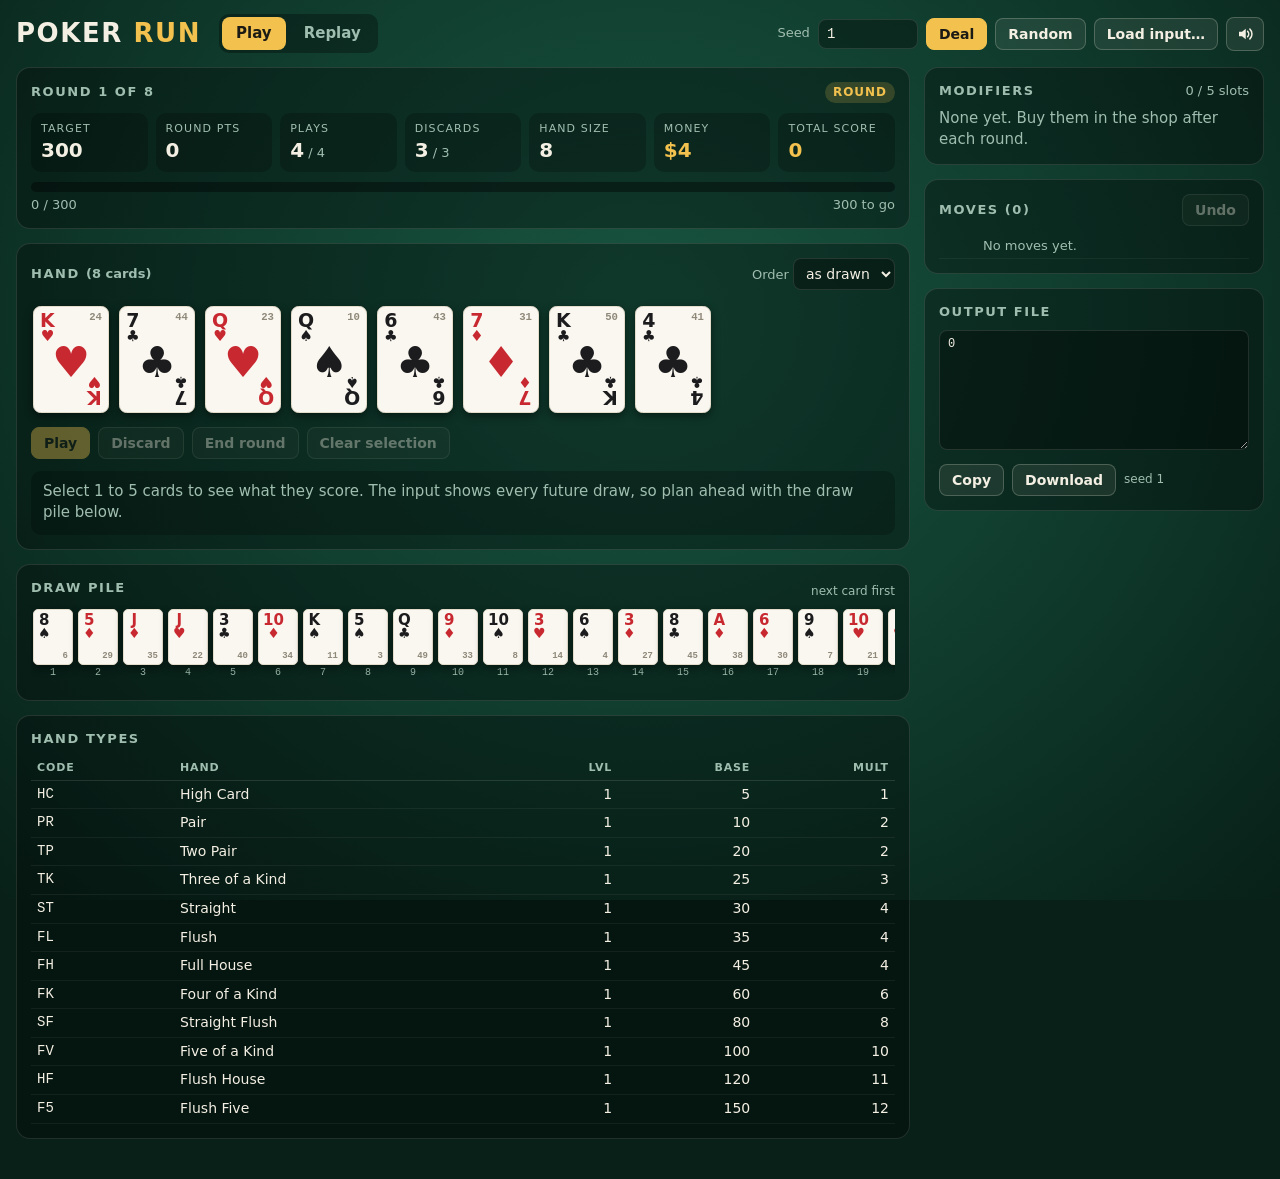
==== poker_run/web/index.html @ 409c88c0 "Make the browser game feel responsive and calm Soft press-and-spring on buttons and cards, a gold ri" ====
<!doctype html>
<html lang="en">
<head>
<meta charset="utf-8">
<meta name="viewport" content="width=device-width, initial-scale=1">
<meta name="color-scheme" content="dark">
<title>Poker Run</title>
<style>
:root {
  color-scheme: dark;
  --felt-in: #185440;
  --felt-mid: #0f3a2c;
  --felt-out: #082018;
  --cream: #f4efe3;
  --muted: #a0beb0;
  --gold: #f2c14e;
  --gold-soft: rgba(242, 193, 78, 0.18);
  --red: #e2584c;
  --card: #faf7f0;
  --card-edge: #e3dccb;
  --suit-red: #c82830;
  --suit-black: #1c1c1e;
  --panel: rgba(0, 0, 0, 0.32);
  --panel-2: rgba(0, 0, 0, 0.22);
  --line: rgba(244, 239, 227, 0.12);
  --ok: #7fd1a4;
  --cw: 76px;
  --sans: "Avenir Next", Avenir, "Segoe UI", system-ui, -apple-system, Roboto, "Helvetica Neue", Arial, sans-serif;
  --mono: Menlo, ui-monospace, "SF Mono", Consolas, "Liberation Mono", monospace;
}
* { box-sizing: border-box; }
html { background: var(--felt-out); }
body {
  margin: 0; min-height: 100vh; color: var(--cream); font-family: var(--sans); font-size: 15px; line-height: 1.4;
  background: radial-gradient(ellipse at 50% 35%, var(--felt-in) 0%, var(--felt-mid) 55%, var(--felt-out) 100%) fixed;
  background-color: var(--felt-out);
  overflow-x: hidden;
}
a { color: var(--gold); }
h1, h2, h3 { margin: 0; font-weight: 700; letter-spacing: 0.01em; }
h2 { font-size: 13px; text-transform: uppercase; letter-spacing: 0.12em; color: var(--muted); font-weight: 600; margin-bottom: 8px; }
.wrap { max-width: 1320px; margin: 0 auto; padding: 14px 16px 40px; }
header.top { display: flex; flex-wrap: wrap; align-items: center; gap: 10px 18px; margin-bottom: 14px; }
header.top h1 { font-size: 26px; font-weight: 800; letter-spacing: 0.06em; }
header.top h1 span { color: var(--gold); }
.tabs { display: flex; gap: 4px; background: var(--panel); padding: 3px; border-radius: 10px; }
.tab { background: transparent; border: 0; color: var(--muted); padding: 6px 14px; border-radius: 8px; font: inherit; font-weight: 600; cursor: pointer; }
.tab[aria-selected="true"] { background: var(--gold); color: #1b1a14; }
.source { display: flex; flex-wrap: wrap; align-items: center; gap: 8px; margin-left: auto; }
.source label { color: var(--muted); font-size: 13px; }
input[type="number"], input[type="text"], textarea, select {
  background: rgba(0, 0, 0, 0.35); color: var(--cream); border: 1px solid var(--line); border-radius: 8px;
  font: 14px var(--mono); padding: 6px 8px;
}
input[type="number"] { width: 100px; }
textarea { width: 100%; min-height: 110px; resize: vertical; }
select { font-family: var(--sans); }
.btn {
  background: rgba(244, 239, 227, 0.08); color: var(--cream); border: 1px solid rgba(244, 239, 227, 0.22);
  border-radius: 8px; padding: 7px 12px; font: 600 14px var(--sans); cursor: pointer; white-space: nowrap;
  transition: background 0.12s, transform 0.12s;
}
.btn:hover:not(:disabled) { background: rgba(244, 239, 227, 0.16); }
.btn:active:not(:disabled) { transform: translateY(1px); }
.btn.primary { background: var(--gold); border-color: var(--gold); color: #1b1a14; }
.btn.primary:hover:not(:disabled) { background: #f6cf6f; }
.btn.small { padding: 3px 8px; font-size: 12px; border-radius: 6px; }
.btn:disabled { opacity: 0.38; cursor: not-allowed; }
.btn .price { opacity: 0.8; font-weight: 500; margin-left: 4px; }
:focus-visible { outline: 2px solid var(--gold); outline-offset: 2px; }
.panel { background: var(--panel); border: 1px solid var(--line); border-radius: 14px; padding: 14px; min-width: 0; }
.muted { color: var(--muted); }
.mono { font-family: var(--mono); }
.gold { color: var(--gold); }
.err { color: #ffb4a8; background: rgba(226, 88, 76, 0.16); border: 1px solid rgba(226, 88, 76, 0.5); border-radius: 8px; padding: 8px 10px; }
.okmsg { color: var(--ok); background: rgba(127, 209, 164, 0.1); border: 1px solid rgba(127, 209, 164, 0.4); border-radius: 8px; padding: 8px 10px; }
.msg { margin: 8px 0 0; font-size: 14px; }
.msg:empty { display: none; }
.hidden { display: none !important; }

/* ---------- layout */
.layout { display: grid; grid-template-columns: minmax(0, 1fr) 340px; gap: 14px; align-items: start; }
.col { display: grid; gap: 14px; min-width: 0; }
@media (max-width: 980px) { .layout { grid-template-columns: minmax(0, 1fr); } }

/* ---------- status */
.stats { display: grid; grid-template-columns: repeat(auto-fit, minmax(92px, 1fr)); gap: 8px; }
.stat { background: var(--panel-2); border-radius: 10px; padding: 8px 10px; }
.stat .k { font-size: 11px; text-transform: uppercase; letter-spacing: 0.1em; color: var(--muted); }
.stat .v { font-size: 20px; font-weight: 700; font-variant-numeric: tabular-nums; }
.stat .v small { font-size: 13px; color: var(--muted); font-weight: 500; }
.stat.money .v { color: var(--gold); }
.progress { margin-top: 10px; height: 10px; border-radius: 6px; background: rgba(0, 0, 0, 0.4); overflow: hidden; position: relative; }
.progress .bar { height: 100%; background: linear-gradient(90deg, #c99a2e, var(--gold)); width: 0; transition: width 0.25s; }
.progress .ghost { position: absolute; top: 0; height: 100%; background: rgba(242, 193, 78, 0.35); }
.progress.done .bar { background: linear-gradient(90deg, #4fa77a, var(--ok)); }
.progress-label { display: flex; justify-content: space-between; font-size: 13px; color: var(--muted); margin-top: 4px; font-variant-numeric: tabular-nums; }
.phase-tag { display: inline-block; padding: 2px 8px; border-radius: 999px; font-size: 12px; font-weight: 700; letter-spacing: 0.08em; text-transform: uppercase; background: var(--gold-soft); color: var(--gold); }

/* ---------- cards */
.card {
  --w: var(--cw);
  width: var(--w); height: calc(var(--w) * 1.4); flex: none; position: relative;
  background: var(--card); border-radius: calc(var(--w) * 0.1); border: 1px solid var(--card-edge);
  color: var(--suit-black); box-shadow: 0 3px 8px rgba(0, 0, 0, 0.45); font-family: var(--sans);
  user-select: none; padding: 0; text-align: left; transition: transform 0.14s, box-shadow 0.14s;
}
.card.red { color: var(--suit-red); }
button.card { cursor: pointer; }
button.card:hover { transform: translateY(-3px); }
.card .tl { position: absolute; top: calc(var(--w) * 0.05); left: calc(var(--w) * 0.08); line-height: 0.95; text-align: center; font-weight: 800; font-size: calc(var(--w) * 0.25); }
.card .tl i { display: block; font-style: normal; font-size: calc(var(--w) * 0.2); font-weight: 400; }
.card .br { position: absolute; bottom: calc(var(--w) * 0.05); right: calc(var(--w) * 0.08); line-height: 0.95; text-align: center; font-weight: 800; font-size: calc(var(--w) * 0.25); transform: rotate(180deg); }
.card .br i { display: block; font-style: normal; font-size: calc(var(--w) * 0.2); font-weight: 400; }
.card .mid { position: absolute; inset: 0; display: grid; place-items: center; font-size: calc(var(--w) * 0.56); line-height: 1; padding-top: calc(var(--w) * 0.06); }
.card .cid { position: absolute; top: calc(var(--w) * 0.06); right: calc(var(--w) * 0.08); font: 600 calc(var(--w) * 0.14) / 1 var(--mono); color: #8f897a; }
.card .dot { position: absolute; bottom: calc(var(--w) * 0.07); left: calc(var(--w) * 0.08); width: calc(var(--w) * 0.1); height: calc(var(--w) * 0.1); border-radius: 50%; background: var(--gold); border: 1px solid #b38a25; }
.card .tag { position: absolute; left: 50%; bottom: -9px; transform: translateX(-50%); font: 700 10px/1 var(--sans); letter-spacing: 0.08em; text-transform: uppercase; padding: 3px 6px; border-radius: 999px; white-space: nowrap; }
.card.sel { transform: translateY(-12px); box-shadow: 0 0 0 3px var(--gold), 0 10px 18px rgba(0, 0, 0, 0.5); }
button.card.sel:hover { transform: translateY(-14px); }
.card.sel.scored .tag { background: var(--gold); color: #1b1a14; }
.card.sel.kicker .tag { background: #3c4a44; color: var(--cream); }
.card.sel.kicker { box-shadow: 0 0 0 3px rgba(160, 190, 176, 0.8), 0 10px 18px rgba(0, 0, 0, 0.5); }
.card.hl { box-shadow: 0 0 0 3px var(--red), 0 0 16px rgba(226, 88, 76, 0.7); }
.card.hl.scored { box-shadow: 0 0 0 3px var(--gold), 0 0 16px rgba(242, 193, 78, 0.7); }
.card.gone { opacity: 0.22; }
.card.next-draw { box-shadow: 0 0 0 2px var(--gold); }
.card.mini { --w: 40px; border-radius: 5px; }
.card.mini .br, .card.mini .mid { display: none; }
.card.mini .tl { font-size: 15px; left: 4px; top: 3px; }
.card.mini .tl i { font-size: 14px; }
.card.mini .cid { top: auto; bottom: 3px; right: 4px; font-size: 9px; }
.card.mini .dot { left: auto; right: 4px; top: 4px; bottom: auto; width: 5px; height: 5px; }
.card.deckc { --w: 50px; }
.card.deckc .br { display: none; }
.card.deckc .mid { font-size: 22px; padding-top: 14px; }
.card.deckc .cid { font-size: 9px; }
.card.deckc.pick { box-shadow: 0 0 0 3px var(--gold), 0 6px 14px rgba(0, 0, 0, 0.5); transform: translateY(-3px); }

.hand { display: flex; flex-wrap: wrap; gap: 10px; padding: 16px 2px 14px; min-height: calc(var(--cw) * 1.4 + 30px); }
.strip { display: flex; gap: 5px; overflow-x: auto; padding: 4px 2px 8px; scrollbar-color: rgba(244, 239, 227, 0.25) transparent; }
.strip .pos { font: 10px var(--mono); color: var(--muted); text-align: center; margin-top: 2px; }
.strip .slot { flex: none; }
.actions { display: flex; flex-wrap: wrap; gap: 8px; align-items: center; }
.toolbar { display: flex; flex-wrap: wrap; gap: 8px 14px; align-items: center; justify-content: space-between; }

/* ---------- preview */
.preview { margin-top: 12px; background: var(--panel-2); border-radius: 10px; padding: 10px 12px; min-height: 64px; }
.preview .hand-name { font-size: 20px; font-weight: 800; }
.preview .formula { font: 14px var(--mono); margin-top: 4px; color: var(--cream); overflow-wrap: anywhere; }
.preview .formula b { color: var(--gold); }
.preview .parts { display: flex; flex-wrap: wrap; gap: 6px; margin-top: 6px; }
.chip { font-size: 12px; padding: 2px 8px; border-radius: 999px; background: rgba(244, 239, 227, 0.08); border: 1px solid var(--line); }
.chip.on { border-color: rgba(242, 193, 78, 0.6); color: var(--gold); }

/* ---------- modifiers / shop */
.mods { display: grid; gap: 8px; }
.mod { background: var(--panel-2); border-radius: 10px; padding: 8px 10px; display: grid; grid-template-columns: 1fr auto; gap: 2px 10px; align-items: start; }
.mod .name { font-weight: 700; }
.mod .fx { grid-column: 1 / -1; font-size: 13px; color: var(--muted); }
.mod .state { grid-column: 1 / -1; font-size: 13px; color: var(--gold); }
.slots-left { font-size: 13px; color: var(--muted); }
.offers { display: grid; grid-template-columns: repeat(auto-fill, minmax(180px, 1fr)); gap: 10px; }
.offer { background: linear-gradient(160deg, rgba(122, 31, 43, 0.55), rgba(60, 14, 22, 0.55)); border: 1px solid rgba(242, 193, 78, 0.35); border-radius: 12px; padding: 10px 12px; display: flex; flex-direction: column; gap: 6px; min-height: 130px; }
.offer.sold { opacity: 0.4; background: var(--panel-2); border-style: dashed; }
.offer .name { font-weight: 800; font-size: 16px; }
.offer .fx { font-size: 13px; color: #e8dccb; flex: 1; }
.offer .row { display: flex; align-items: center; justify-content: space-between; gap: 8px; }
.offer .cost { color: var(--gold); font-weight: 800; font-size: 18px; }
.queue-later { display: flex; flex-wrap: wrap; gap: 6px; margin-top: 10px; font-size: 13px; }
table.hands { width: 100%; border-collapse: collapse; font-variant-numeric: tabular-nums; font-size: 14px; }
table.hands th { text-align: left; font-size: 11px; color: var(--muted); text-transform: uppercase; letter-spacing: 0.08em; font-weight: 600; padding: 4px 6px; border-bottom: 1px solid var(--line); }
table.hands td { padding: 4px 6px; border-bottom: 1px solid rgba(244, 239, 227, 0.06); }
table.hands td.num, table.hands th.num { text-align: right; }
table.hands tr.lit td { background: var(--gold-soft); }
.scroll-x { overflow-x: auto; }
.deckgrid { display: flex; flex-wrap: wrap; gap: 6px; }
.deck-actions { display: flex; flex-wrap: wrap; gap: 8px; align-items: center; margin: 10px 0; min-height: 34px; }
.shop-grid { display: grid; grid-template-columns: minmax(0, 1fr) minmax(0, 1fr); gap: 14px; }
@media (max-width: 760px) { .shop-grid { grid-template-columns: minmax(0, 1fr); } }

/* ---------- log / export */
.log { max-height: 300px; overflow: auto; margin: 0; padding: 0; list-style: none; font-size: 13px; }
.log li { display: grid; grid-template-columns: 34px 1fr; gap: 6px; padding: 3px 4px; border-bottom: 1px solid rgba(244, 239, 227, 0.05); }
.log li .n { color: var(--muted); font-family: var(--mono); text-align: right; }
.log li .m { font-family: var(--mono); overflow-wrap: anywhere; }
.log li .d { color: var(--muted); }
.log li.cur { background: var(--gold-soft); border-radius: 6px; }
.log li.bad { background: rgba(226, 88, 76, 0.2); border-radius: 6px; }
.log li[data-step] { cursor: pointer; }
.export textarea { min-height: 120px; font-size: 12px; }

/* ---------- summary */
.summary { text-align: center; padding: 22px 14px; }
.summary .big { font-size: 44px; font-weight: 800; color: var(--gold); font-variant-numeric: tabular-nums; }
.summary .sub { color: var(--muted); font-size: 16px; }

/* ---------- replay */
.replay-io { display: grid; grid-template-columns: 1fr 1fr; gap: 12px; }
@media (max-width: 760px) { .replay-io { grid-template-columns: minmax(0, 1fr); } }
.stepper { display: flex; flex-wrap: wrap; gap: 8px; align-items: center; }
.stepper input[type="range"] { flex: 1; min-width: 160px; accent-color: var(--gold); }
.verdict { font-size: 15px; }
.lastmove { background: var(--panel-2); border-radius: 10px; padding: 10px 12px; display: grid; gap: 8px; }
.lastmove .cards { display: flex; flex-wrap: wrap; gap: 6px; }
.lastmove .card.sel { transform: none; } /* a record of the move, not a selection: don't lift into the text above */
details summary { cursor: pointer; color: var(--muted); }
.kbd { font: 11px var(--mono); padding: 1px 5px; border: 1px solid var(--line); border-radius: 4px; color: var(--muted); }

/* ---------- feel: soft presses, springy releases, gentle motion */
:root { --spring: cubic-bezier(0.34, 1.4, 0.64, 1); --glide: cubic-bezier(0.22, 1, 0.36, 1); }
.btn, .tab {
  transition: background 0.22s ease, border-color 0.22s ease, color 0.22s ease, box-shadow 0.25s ease,
    transform 0.3s var(--spring);
}
.btn:hover:not(:disabled) { transform: translateY(-1px); box-shadow: 0 5px 14px rgba(0, 0, 0, 0.28); }
.btn:active:not(:disabled), .tab:active { transform: scale(0.96); transition-duration: 0.09s; box-shadow: none; }
.card { transition: transform 0.32s var(--spring), box-shadow 0.3s ease, opacity 0.3s ease; }
button.card:active { transform: translateY(-5px) scale(0.97); transition-duration: 0.09s; }
button.card.sel:active { transform: translateY(-10px) scale(0.97); }
.card.dealt { animation: deal 0.55s var(--glide) backwards; animation-delay: var(--d, 0ms); }
@keyframes deal { from { transform: translateY(28px) scale(0.92) rotate(-3deg); opacity: 0.2; } }
.progress .bar { transition: width 0.8s var(--glide); }
.progress.done .bar { box-shadow: 0 0 14px rgba(242, 193, 78, 0.55); }
.msg-in { animation: msg 0.35s var(--glide) backwards; }
@keyframes msg { from { transform: translateY(-4px); opacity: 0; } }
#fx { position: fixed; inset: 0; pointer-events: none; z-index: 50; overflow: hidden; }
#fx .ripple {
  position: absolute; width: 16px; height: 16px; margin: -8px 0 0 -8px; border-radius: 50%;
  background: radial-gradient(circle, rgba(242, 193, 78, 0.42), rgba(242, 193, 78, 0) 70%);
  animation: ripple 0.6s var(--glide) forwards;
}
@keyframes ripple { from { transform: scale(0.4); opacity: 1; } to { transform: scale(5); opacity: 0; } }
#fx .float {
  position: absolute; transform: translate(-50%, -50%); font: 800 28px var(--sans); color: var(--gold);
  text-shadow: 0 2px 10px rgba(0, 0, 0, 0.5); white-space: nowrap; animation: float 1.5s var(--glide) forwards;
}
#fx .float small { display: block; font-size: 14px; font-weight: 600; color: var(--cream); text-align: center; }
@keyframes float { from { opacity: 0; margin-top: 6px; } 15% { opacity: 1; } to { opacity: 0; margin-top: -70px; } }
#fx .mote {
  position: absolute; width: 7px; height: 7px; border-radius: 50%; background: var(--gold);
  box-shadow: 0 0 10px rgba(242, 193, 78, 0.8); animation: mote var(--t, 1.6s) var(--glide) forwards;
}
@keyframes mote { from { opacity: 0.95; transform: translate(0, 0) scale(1); } to { opacity: 0; transform: translate(var(--dx), var(--dy)) scale(0.4); } }
.btn.icon { padding: 7px 9px; line-height: 0; }
.btn.icon svg { width: 18px; height: 18px; }
.btn.icon[aria-pressed="false"] { color: var(--muted); }

@media (max-width: 600px) {
  :root { --cw: 54px; }
  .wrap { padding: 10px 10px 30px; }
  header.top h1 { font-size: 22px; }
  .source { margin-left: 0; }
  .hand { gap: 6px; }
  .stat .v { font-size: 17px; }
  .card .tag { font-size: 8px; }
}
@media (prefers-reduced-motion: reduce) {
  *, *::before, *::after { transition: none !important; animation: none !important; scroll-behavior: auto !important; }
  .card.sel, button.card:hover, button.card.sel:hover, .card.deckc.pick { transform: none; }
}
</style>
</head>
<body>
<div class="wrap">
  <header class="top">
    <h1>POKER <span>RUN</span></h1>
    <div class="tabs" role="tablist" aria-label="Mode">
      <button class="tab" role="tab" id="tab-play" aria-selected="true" aria-controls="view-play" data-act="mode" data-v="play">Play</button>
      <button class="tab" role="tab" id="tab-replay" aria-selected="false" aria-controls="view-replay" data-act="mode" data-v="replay">Replay</button>
    </div>
    <div class="source" id="source-bar">
      <label for="seed">Seed</label>
      <input type="number" id="seed" value="1" step="1" inputmode="numeric">
      <button class="btn primary" data-act="deal">Deal</button>
      <button class="btn" data-act="random-seed" title="Deal a random seed">Random</button>
      <button class="btn" data-act="toggle-load" aria-expanded="false" aria-controls="load-panel">Load input…</button>
      <button class="btn icon" id="sound-btn" data-act="sound" aria-pressed="true" aria-label="Sound" title="Sound on"></button>
    </div>
  </header>
  <div id="fx" aria-hidden="true"></div>

  <section class="panel hidden" id="load-panel" aria-label="Load a custom input">
    <h2>Custom input</h2>
    <p class="muted" style="margin:0 0 8px">Paste an input file (the same format the judge reads) or pick one from disk.</p>
    <textarea id="load-text" spellcheck="false" placeholder="8 8 4 3 5 12&#10;300 600 …"></textarea>
    <div class="actions" style="margin-top:8px">
      <input type="file" id="load-file" accept=".txt,text/plain">
      <button class="btn primary" data-act="load-input">Start with this input</button>
      <button class="btn" data-act="toggle-load">Close</button>
    </div>
    <div class="msg" id="load-msg" role="status" aria-live="polite"></div>
  </section>

  <main id="view-play" role="tabpanel" aria-labelledby="tab-play">
    <div class="layout">
      <div class="col" id="play-main"></div>
      <aside class="col" id="play-side"></aside>
    </div>
  </main>

  <main id="view-replay" class="hidden" role="tabpanel" aria-labelledby="tab-replay">
    <div class="col">
      <section class="panel">
        <h2>Replay an output</h2>
        <div class="replay-io">
          <div>
            <label class="muted" for="rp-input">Input</label>
            <textarea id="rp-input" spellcheck="false" placeholder="input file text"></textarea>
            <div class="actions" style="margin-top:6px">
              <input type="file" id="rp-input-file" accept=".txt,text/plain" aria-label="Input file">
              <label class="muted" for="rp-seed">or seed</label>
              <input type="number" id="rp-seed" value="1" step="1">
              <button class="btn small" data-act="rp-seed">Generate</button>
            </div>
          </div>
          <div>
            <label class="muted" for="rp-output">Output</label>
            <textarea id="rp-output" spellcheck="false" placeholder="S&#10;move 1&#10;move 2&#10;…"></textarea>
            <div class="actions" style="margin-top:6px">
              <input type="file" id="rp-output-file" accept=".txt,text/plain" aria-label="Output file">
            </div>
          </div>
        </div>
        <div class="actions" style="margin-top:10px">
          <button class="btn primary" data-act="rp-run">Check &amp; replay</button>
          <button class="btn" data-act="rp-from-play">Use my current game</button>
        </div>
        <div class="msg verdict" id="rp-verdict" role="status" aria-live="polite"></div>
      </section>
      <section class="panel hidden" id="rp-stepper-panel">
        <div class="stepper">
          <button class="btn" data-act="rp-step" data-v="first" aria-label="First move">⏮</button>
          <button class="btn" data-act="rp-step" data-v="-1" aria-label="Previous move">◀</button>
          <input type="range" id="rp-slider" min="0" max="0" value="0" aria-label="Move number">
          <button class="btn" data-act="rp-step" data-v="1" aria-label="Next move">▶</button>
          <button class="btn" data-act="rp-step" data-v="last" aria-label="Last move">⏭</button>
          <span class="mono" id="rp-pos"></span>
          <button class="btn small" data-act="rp-continue" title="Load the moves up to this point into Play mode">Play on from here</button>
        </div>
        <p class="muted" style="margin:6px 0 0;font-size:12px"><span class="kbd">←</span> <span class="kbd">→</span> step when the slider is focused.</p>
      </section>
      <div class="layout hidden" id="rp-board">
        <div class="col" id="rp-main"></div>
        <aside class="col" id="rp-side"></aside>
      </div>
    </div>
  </main>
</div>

<script src="engine.js"></script>
<script>
"use strict";
/* ======================================================================
 * Pure helpers (no DOM). Kept separate so they can be exercised from Node:
 * the test harness evaluates this script with no `document` and reads UI.
 * ==================================================================== */
const UI = (function (PR) {
  const SUIT_GLYPH = ["♠︎", "♥︎", "♦︎", "♣︎"];
  const SUIT_LETTER = PR.SUITS;

  function esc(s) {
    return String(s).replace(/[&<>"']/g, (c) => ({ "&": "&amp;", "<": "&lt;", ">": "&gt;", '"': "&quot;", "'": "&#39;" }[c]));
  }
  function rankLabel(r) { return r === 8 ? "10" : PR.RANKS[r]; }
  function faceText(g, id) { return rankLabel(g.rank[id]) + SUIT_GLYPH[g.suit[id]]; }
  function isRed(suit) { return suit === 1 || suit === 2; }
  function isModified(g, id) { const f = PR.startFace(id); return g.rank[id] !== f[0] || g.suit[id] !== f[1]; }
  function num(x) { return typeof x === "bigint" ? x.toString() : Number(x).toLocaleString("en-US"); }
  function prettyMod(name) { return name.replace(/_/g, " "); }

  // Build a game from an instance and a move list. Stops at the first illegal move.
  function buildGame(inst, moves) {
    const g = new PR.Game(inst);
    for (let k = 0; k < moves.length; k++) {
      try { g.apply(moves[k]); } catch (e) {
        if (e instanceof PR.IllegalMove) return { game: g, applied: k, error: e.message };
        throw e;
      }
    }
    return { game: g, applied: moves.length, error: null };
  }

  // Every state of a replay: states[k] is the game after k moves.
  function replayStates(inst, moves) {
    const states = [new PR.Game(inst)];
    for (let k = 0; k < moves.length; k++) {
      const g = states[k].clone();
      try { g.apply(moves[k]); } catch (e) {
        if (e instanceof PR.IllegalMove) return { states, errorAt: k + 1, error: e.message };
        throw e;
      }
      states.push(g);
    }
    return { states, errorAt: null, error: null };
  }

  // Card ids a move refers to (play/discard/remove/paint/promote); only small integers.
  function moveCards(move) {
    const t = PR._py.pySplit(move);
    if (!t.length) return [];
    let ids = [];
    if (t[0] === "play" || t[0] === "discard") ids = t.slice(1);
    else if (["remove", "paint", "promote"].includes(t[0])) ids = t.slice(1, 2);
    const out = [];
    for (const x of ids) {
      try { const v = PR._py.pyInt(x); if (typeof v === "number" && v >= 0 && v < PR.N_CARDS) out.push(v); } catch (e) { /* not a card */ }
    }
    return out;
  }

  // A short human description of a move, given the game before it.
  function describe(g, move) {
    const t = PR._py.pySplit(move);
    const cmd = t[0];
    const cards = moveCards(move);
    const faces = cards.map((c) => faceText(g, c)).join(" ");
    if (cmd === "play") {
      const err = g.tryMove(move);
      if (err) return faces;
      const r = g.evaluate(cards);
      return `${faces} → ${PR.HAND_NAMES[r.hand]} ${num(r.points)}` + (r.money ? ` +$${r.money}` : "");
    }
    if (cmd === "discard") return faces;
    if (cmd === "end") return "end round";
    if (cmd === "buy") return t[1] && Object.prototype.hasOwnProperty.call(PR.MODIFIERS, t[1]) ? `buy ${prettyMod(t[1])} -$${PR.MODIFIERS[t[1]][0]}` : "buy";
    if (cmd === "sell") return t[1] ? `sell ${prettyMod(t[1])}` : "sell";
    if (cmd === "level") return t[1] && g.levels[t[1]] !== undefined && PR.HAND_CODES.includes(t[1])
      ? `${PR.HAND_NAMES[t[1]]} → level ${g.levels[t[1]] + 1}` : "level";
    if (cmd === "remove") return `remove ${faces}`;
    if (cmd === "paint" && cards.length && t[2] && SUIT_LETTER.includes(t[2])) {
      return `${faces} → ${rankLabel(g.rank[cards[0]])}${SUIT_GLYPH[SUIT_LETTER.indexOf(t[2])]}`;
    }
    if (cmd === "promote" && cards.length && g.rank[cards[0]] < 12) {
      return `${faces} → ${rankLabel(g.rank[cards[0]] + 1)}${SUIT_GLYPH[g.suit[cards[0]]]}`;
    }
    if (cmd === "discards") return "+1 discard per round";
    if (cmd === "handsize") return "+1 hand size";
    if (cmd === "reroll") return "next three offers";
    if (cmd === "next") return `start round ${g.round + 2}`;
    return "";
  }

  // Money you'd get by ending the round now (or after a round-ending play).
  function roundReward(g) {
    const cap = PR.INTEREST_CAP + (g.hasMod("savings") ? 5 : 0);
    let r = PR.ROUND_REWARD + PR.PLAY_BONUS * g.plays_left + Math.min(Math.floor(g.money / PR.INTEREST_PER), cap);
    if (g.hasMod("spare_hands")) r += 2 * g.discards_left;
    return r;
  }

  // What the preview panel shows for a selection during a round.
  function preview(g, selected) {
    if (g.phase !== "play" || !selected.length) return null;
    const ids = selected.slice();
    const res = ids.length <= 5 ? g.evaluate(ids, true) : null;
    const playLine = "play " + ids.join(" ");
    const playErr = g.tryMove(playLine);
    let after = null;
    if (!playErr) {
      const c = g.clone();
      c.apply(playLine);
      after = { phase: c.phase, round_score: c.round_score, money: c.money, total: c.total, cleared: c.cleared > g.cleared };
    }
    return { res, playErr, discardErr: g.tryMove("discard " + ids.join(" ")), after };
  }

  function formula(res) {
    if (!res) return "";
    const modBase = res.base - res.handBase - res.cardChips;
    const modMult = res.mult - res.handMult;
    let s = `(${res.handBase} + ${res.cardChips} chips` + (modBase ? ` + ${modBase}` : "") + `) × (${res.handMult}` +
      (modMult ? ` + ${modMult}` : "") + ")";
    if (res.times !== 1) s += ` × ${res.times}`;
    return s + ` = ${num(res.points)}`;
  }

  function verdictText(code, v) {
    if (!v.valid) return v.error;
    const end = v.cleared === v.rounds ? "won the run" : !v.finished ? "stopped early" : "out";
    return `score ${num(v.score)} · cleared ${v.cleared}/${v.rounds} (${end}) · ${v.moves} moves · $${v.money}`;
  }

  function outcome(g) {
    if (!g.over) return null;
    const won = g.cleared === g.inst.rounds;
    return {
      won, score: g.total, cleared: g.cleared, rounds: g.inst.rounds,
      text: won ? `Cleared all ${g.inst.rounds} rounds` :
        `Out in round ${g.round + 1}: ${num(g.round_score)} of ${num(g.target)} points`,
    };
  }

  // Cards of the next round's draw order still in the deck (shop planning).
  function nextRoundPile(g) {
    if (g.phase !== "shop") return [];
    return g.inst.orders[g.round + 1].filter((c) => g.in_deck[c]);
  }

  function sortedHand(g, how) {
    const h = g.hand.slice();
    if (how === "rank") h.sort((a, b) => g.rank[b] - g.rank[a] || g.suit[a] - g.suit[b] || a - b);
    else if (how === "suit") h.sort((a, b) => g.suit[a] - g.suit[b] || g.rank[b] - g.rank[a] || a - b);
    return h;
  }

  function deckOrder(g) {
    const ids = [...Array(PR.N_CARDS).keys()];
    return ids.sort((a, b) => (g.in_deck[b] - g.in_deck[a]) || g.suit[a] - g.suit[b] || g.rank[a] - g.rank[b] || a - b);
  }

  function modState(name, state) {
    if (name === "momentum") return state.streak ? `streak ${state.streak} × ${PR.HAND_NAMES[state.last]} (+${2 * state.streak} mult on another one)` : "no streak yet";
    if (name === "collector") return `+${state.bonus} base banked`;
    return "";
  }

  return { SUIT_GLYPH, SUIT_LETTER, esc, rankLabel, faceText, isRed, isModified, num, prettyMod, buildGame, replayStates,
    moveCards, describe, roundReward, preview, formula, verdictText, outcome, nextRoundPile, sortedHand, deckOrder, modState };
})(typeof PokerRun !== "undefined" ? PokerRun : require("./engine.js"));

/* ======================================================================
 * DOM app
 * ==================================================================== */
function startApp(PR) {
  const $ = (id) => document.getElementById(id);
  const esc = UI.esc;
  const STORE_KEY = "poker-run:v1";

  const S = {
    mode: "play",
    source: { type: "seed", seed: 1 },  // or {type: "text", text}
    inputText: "",
    inst: null,
    moves: [],
    labels: [],          // describe() of each move, computed from the game before it
    game: null,
    sel: [],             // selected hand cards, in click order
    deckPick: null,      // card picked in the shop's deck editor
    sort: "draw",
    msg: null,           // {kind: 'err'|'ok', text}
    rp: null,            // replay state
    rpStep: 0,
  };

  // ---------- persistence (per-viewer convenience only)
  function save() {
    try { localStorage.setItem(STORE_KEY, JSON.stringify({ source: S.source, moves: S.moves, sort: S.sort })); } catch (e) { /* storage unavailable */ }
  }
  function restore() {
    try {
      const raw = localStorage.getItem(STORE_KEY);
      return raw ? JSON.parse(raw) : null;
    } catch (e) { return null; }
  }

  // ---------- game lifecycle
  function startFromSource(source, moves) {
    let text;
    if (source.type === "seed") text = PR.formatInstance(PR.generate(source.seed));
    else text = source.text;
    const inst = PR.parseInstance(text); // may throw BadInput
    S.source = source;
    S.inputText = text;
    S.inst = inst;
    setMoves(moves || []);
    if (source.type === "seed") $("seed").value = String(source.seed);
    if (source.type === "seed") {
      try { history.replaceState(null, "", "#seed=" + source.seed); } catch (e) {
        try { location.hash = "seed=" + source.seed; } catch (e2) { /* no URL updates here */ }
      }
    }
    save();
  }

  function setMoves(moves) {
    const g = new PR.Game(S.inst);
    const kept = [], labels = [];
    for (const m of moves) {
      const label = UI.describe(g, m);
      try { g.apply(m); } catch (e) { if (e instanceof PR.IllegalMove) break; throw e; }
      kept.push(m); labels.push(label);
    }
    S.moves = kept; S.labels = labels; S.game = g; S.sel = []; S.deckPick = null;
  }

  // ---------- sound: quiet, warm tones on a pentatonic scale, so nothing ever clashes.
  // Audio starts only after a click (browsers require a gesture) and the header toggle mutes it.
  const SOUND_KEY = "poker-run:sound";
  const Sound = (() => {
    let ctx = null, master = null;
    let on = true;
    try { on = localStorage.getItem(SOUND_KEY) !== "off"; } catch (e) { /* storage unavailable */ }
    const SCALE = [293.66, 329.63, 369.99, 440.0, 493.88]; // D E F# A B
    const note = (i) => SCALE[((i % 5) + 5) % 5] * Math.pow(2, Math.floor(i / 5));

    function audio() {
      if (!on) return null;
      if (!ctx) {
        const AC = window.AudioContext || window.webkitAudioContext;
        if (!AC) return null;
        ctx = new AC();
        master = ctx.createGain();
        master.gain.value = 0.16;
        const soften = ctx.createBiquadFilter();
        soften.type = "lowpass";
        soften.frequency.value = 3000;
        master.connect(soften);
        soften.connect(ctx.destination);
      }
      if (ctx.state === "suspended") ctx.resume();
      return ctx;
    }

    function tone(freq, o) {
      const c = audio();
      if (!c) return;
      o = o || {};
      const t = c.currentTime + (o.at || 0), dur = o.dur || 0.35, peak = o.gain || 0.5;
      const osc = c.createOscillator(), env = c.createGain();
      osc.type = o.type || "sine";
      osc.frequency.setValueAtTime(freq, t);
      env.gain.setValueAtTime(0.0001, t);
      env.gain.exponentialRampToValueAtTime(peak, t + (o.attack || 0.012));
      env.gain.exponentialRampToValueAtTime(0.0001, t + dur);
      osc.connect(env);
      env.connect(master);
      osc.start(t);
      osc.stop(t + dur + 0.05);
    }

    function hush(o) { // filtered noise: a soft swish of cards
      const c = audio();
      if (!c) return;
      o = o || {};
      const t = c.currentTime + (o.at || 0), dur = o.dur || 0.28;
      const buf = c.createBuffer(1, Math.ceil(c.sampleRate * dur), c.sampleRate);
      const data = buf.getChannelData(0);
      for (let i = 0; i < data.length; i++) data[i] = Math.random() * 2 - 1;
      const src = c.createBufferSource(), band = c.createBiquadFilter(), env = c.createGain();
      src.buffer = buf;
      band.type = "bandpass";
      band.Q.value = 0.9;
      band.frequency.setValueAtTime(o.from || 2200, t);
      band.frequency.exponentialRampToValueAtTime(o.to || 600, t + dur);
      env.gain.setValueAtTime(0.0001, t);
      env.gain.exponentialRampToValueAtTime(o.gain || 0.22, t + 0.03);
      env.gain.exponentialRampToValueAtTime(0.0001, t + dur);
      src.connect(band);
      band.connect(env);
      env.connect(master);
      src.start(t);
    }

    return {
      get on() { return on; },
      toggle() {
        on = !on;
        try { localStorage.setItem(SOUND_KEY, on ? "on" : "off"); } catch (e) { /* storage unavailable */ }
        if (on) this.select(7);
      },
      select(rank) { tone(note(rank + 3), { type: "triangle", dur: 0.22, gain: 0.32 }); tone(note(rank + 8), { dur: 0.18, gain: 0.08 }); },
      deselect(rank) { tone(note(rank), { type: "triangle", dur: 0.16, gain: 0.2 }); },
      tap() { tone(note(4), { type: "triangle", dur: 0.12, gain: 0.16 }); },
      play(strength) { // longer, higher arpeggios for stronger hands
        const n = 2 + Math.min(5, Math.floor(strength / 2));
        for (let i = 0; i < n; i++) {
          tone(note(5 + i), { at: i * 0.07, dur: 0.9, gain: 0.3 });
          tone(note(10 + i), { at: i * 0.07 + 0.01, dur: 0.5, gain: 0.06, type: "triangle" });
        }
      },
      discard() { hush({ from: 2400, to: 700 }); tone(note(1), { at: 0.05, type: "triangle", dur: 0.2, gain: 0.12 }); },
      coin() { tone(note(12), { dur: 0.25, gain: 0.22 }); tone(note(14), { at: 0.08, dur: 0.45, gain: 0.22 }); },
      sell() { tone(note(14), { dur: 0.22, gain: 0.18 }); tone(note(11), { at: 0.08, dur: 0.35, gain: 0.18 }); },
      shuffle() { hush({ from: 1500, to: 3000, dur: 0.22, gain: 0.16 }); hush({ at: 0.12, from: 3000, to: 1200, dur: 0.22, gain: 0.14 }); },
      clear() { [0, 2, 3, 5, 7].forEach((k, i) => tone(note(k), { at: i * 0.06, dur: 1.8, gain: 0.26, attack: 0.04 })); },
      next() { tone(note(3), { dur: 0.3, gain: 0.2 }); tone(note(5), { at: 0.1, dur: 0.5, gain: 0.2 }); },
      lose() { [5, 3, 0].forEach((k, i) => tone(note(k), { at: i * 0.16, dur: 1.0, gain: 0.22, attack: 0.05 })); },
      oops() { tone(196, { dur: 0.28, gain: 0.24, attack: 0.02 }); },
    };
  })();

  // ---------- feel: ripples, floating points, deal-in cards, counting numbers, motes.
  const Feel = (() => {
    const calm = typeof matchMedia === "function" && matchMedia("(prefers-reduced-motion: reduce)").matches;
    const fx = () => $("fx");
    let pointer = { x: innerWidth / 2, y: innerHeight / 2 };
    let seen = null;        // what the last play-mode render showed: { key, hand, nums, pct, round }

    function spawn(cls, x, y, html, style) {
      if (calm || !fx()) return null;
      const el = document.createElement("div");
      el.className = cls;
      el.style.left = x + "px";
      el.style.top = y + "px";
      if (style) Object.assign(el.style, style);
      if (html) el.innerHTML = html;
      fx().appendChild(el);
      el.addEventListener("animationend", () => el.remove(), { once: true });
      setTimeout(() => el.remove(), 3000);
      return el;
    }

    function ripple(ev) {
      pointer = { x: ev.clientX, y: ev.clientY };
      spawn("ripple", ev.clientX, ev.clientY);
    }

    function float(text, sub) {
      // Rise from the round-points box, where the points land; fall back to the click point.
      const box = document.querySelector('#play-main [data-num="round"]');
      const r = box ? box.getBoundingClientRect() : null;
      const x = r && r.width ? r.left + r.width / 2 : pointer.x;
      const y = r && r.width ? r.top + 8 : pointer.y - 30;
      spawn("float", x, y, `${esc(text)}${sub ? `<small>${esc(sub)}</small>` : ""}`);
    }

    function motes(count) {
      const bar = document.querySelector("#play-main .progress");
      if (!bar) return;
      const r = bar.getBoundingClientRect();
      for (let i = 0; i < count; i++) {
        const x = r.left + Math.random() * r.width, y = r.top + r.height / 2;
        spawn("mote", x, y, "", {
          "--dx": `${(Math.random() - 0.5) * 120}px`, "--dy": `${-60 - Math.random() * 140}px`,
          "--t": `${1.2 + Math.random() * 0.9}s`, animationDelay: `${Math.random() * 0.35}s`,
        });
      }
    }

    function countUp(el, from, to, prefix) {
      if (calm || from === to || to < from) return;
      const start = performance.now(), dur = 650;
      const step = (now) => {
        const k = Math.min(1, (now - start) / dur), e = 1 - Math.pow(1 - k, 3);
        el.textContent = prefix + UI.num(Math.round(from + (to - from) * e));
        if (k < 1 && el.isConnected) requestAnimationFrame(step);
      };
      el.textContent = prefix + UI.num(from);
      requestAnimationFrame(step);
    }

    // Called after every play-mode render: animate what changed since the previous one.
    function afterRender(g) {
      const key = S.inputText + "|" + S.moves.length;
      const hand = g.phase === "play" ? g.hand.slice() : [];
      const nums = { round: Number(g.round_score), money: Number(g.money), total: Number(g.total) };
      const target = Number(g.target);
      const pct = target > 0 ? Math.min(100, (100 * Number(g.round_score)) / target) : 100;
      const fresh = !seen || seen.input !== S.inputText;
      if (seen && seen.key === key) { seen.hand = hand; return; } // a selection change, nothing moved
      const known = new Set(fresh ? [] : seen.hand);
      let k = 0;
      document.querySelectorAll('#play-main [data-act="card"]').forEach((el) => {
        if (!known.has(Number(el.dataset.id))) {
          el.classList.add("dealt");
          el.style.setProperty("--d", `${(k++) * 55}ms`);
        }
      });
      if (!fresh) {
        document.querySelectorAll("#play-main [data-num]").forEach((el) => {
          const name = el.dataset.num;
          countUp(el, seen.nums[name], nums[name], el.dataset.prefix || "");
        });
        const bar = document.querySelector("#play-main .progress .bar");
        if (bar && !calm && seen.round === g.round && seen.phase === "play") {
          bar.style.width = seen.pct + "%";
          bar.getBoundingClientRect();
          bar.style.width = pct + "%";
        }
      }
      const msg = document.querySelector("#play-msg > div, #play-main .err, #play-main .okmsg");
      if (msg) msg.classList.add("msg-in");
      seen = { key, input: S.inputText, hand, nums, pct, round: g.round, phase: g.phase };
    }

    // Called after a legal move: the sound and the moment that go with it.
    function afterMove(line, before, after) {
      const cmd = line.split(" ")[0];
      if (cmd === "play") {
        const res = before.evaluate(UI.moveCards(line));
        Sound.play(PR.HAND_CODES.indexOf(res.hand));
        float(`+${UI.num(res.points)}`, PR.HAND_NAMES[res.hand]);
      } else if (cmd === "discard") Sound.discard();
      else if (cmd === "reroll") Sound.shuffle();
      else if (cmd === "sell") Sound.sell();
      else if (cmd === "next") Sound.next();
      else if (["buy", "level", "paint", "promote", "remove", "discards", "handsize"].includes(cmd)) Sound.coin();
      if (before.phase === "play" && after.phase !== "play") {
        const cleared = after.cleared > before.cleared;
        setTimeout(() => {
          if (cleared) { Sound.clear(); motes(after.phase === "over" ? 40 : 22); } else Sound.lose();
        }, cmd === "play" ? 420 : 0);
      }
    }

    return { ripple, afterRender, afterMove };
  })();

  function soundIcon() {
    const b = $("sound-btn");
    if (!b) return;
    const waves = Sound.on ? '<path d="M15.5 8.5a5 5 0 0 1 0 7M18.5 5.5a9 9 0 0 1 0 13" fill="none" stroke="currentColor" stroke-width="2" stroke-linecap="round"/>'
      : '<path d="M16 9l5 6M21 9l-5 6" fill="none" stroke="currentColor" stroke-width="2" stroke-linecap="round"/>';
    b.innerHTML = `<svg viewBox="0 0 24 24" aria-hidden="true"><path d="M4 9h4l5-4v14l-5-4H4z" fill="currentColor"/>${waves}</svg>`;
    b.setAttribute("aria-pressed", String(Sound.on));
    b.title = Sound.on ? "Sound on" : "Sound off";
  }

  function doMove(line) {
    const before = S.game;
    const g = S.game.clone();
    const label = UI.describe(S.game, line);
    try { g.apply(line); } catch (e) {
      if (e instanceof PR.IllegalMove) { S.msg = { kind: "err", text: `${line}: ${e.message}` }; Sound.oops(); renderKeepFocus(); return false; }
      throw e;
    }
    S.game = g;
    S.moves.push(line);
    S.labels.push(label);
    S.sel = S.sel.filter((c) => g.hand.includes(c) && g.phase === "play");
    if (g.phase !== "play") S.sel = [];
    S.msg = null;
    if (S.deckPick !== null && (!g.in_deck[S.deckPick] || g.phase !== "shop")) S.deckPick = null;
    save();
    renderKeepFocus();
    Feel.afterMove(line, before, g);
    return true;
  }

  function undo() {
    if (!S.moves.length) return;
    const last = S.moves[S.moves.length - 1];
    setMoves(S.moves.slice(0, -1));
    S.msg = { kind: "ok", text: `Undid "${last}".` };
    save();
    render();
  }

  function outputText() { return PR.formatOutput(S.moves); }

  // ---------- rendering pieces
  function cardHTML(g, id, o) {
    o = o || {};
    const r = g.rank[id], s = g.suit[id];
    const cls = ["card", UI.isRed(s) ? "red" : ""];
    if (o.size) cls.push(o.size);
    if (o.cls) cls.push(o.cls);
    const label = UI.rankLabel(r), glyph = UI.SUIT_GLYPH[s];
    const mod = UI.isModified(g, id) ? '<span class="dot" title="painted or promoted"></span>' : "";
    const tag = o.tag ? `<span class="tag">${esc(o.tag)}</span>` : "";
    const inner = `<span class="tl">${label}<i>${glyph}</i></span><span class="cid">${id}</span>` +
      `<span class="mid">${glyph}</span><span class="br">${label}<i>${glyph}</i></span>${mod}${tag}`;
    const aria = `${label} of ${["spades", "hearts", "diamonds", "clubs"][s]}, card ${id}` + (o.aria ? ", " + o.aria : "");
    if (o.act) {
      return `<button type="button" class="${cls.join(" ")}" data-act="${o.act}" data-id="${id}" aria-pressed="${o.pressed ? "true" : "false"}" aria-label="${esc(aria)}">${inner}</button>`;
    }
    return `<div class="${cls.join(" ")}" role="img" aria-label="${esc(aria)}">${inner}</div>`;
  }

  function btn(label, act, opts) {
    opts = opts || {};
    const dis = opts.err ? " disabled" : "";
    const title = opts.err ? ` title="${esc(opts.err)}"` : opts.title ? ` title="${esc(opts.title)}"` : "";
    const v = opts.v !== undefined ? ` data-v="${esc(opts.v)}"` : "";
    const price = opts.price !== undefined ? `<span class="price">$${opts.price}</span>` : "";
    return `<button type="button" class="btn${opts.cls ? " " + opts.cls : ""}" data-act="${act}"${v}${dis}${title}${opts.aria ? ` aria-label="${esc(opts.aria)}"` : ""}>${label}${price}</button>`;
  }

  function statusHTML(g) {
    const R = g.inst.rounds;
    const target = Number(g.target);
    const pct = target > 0 ? Math.min(100, (100 * g.round_score) / target) : 100;
    const done = g.round_score >= g.target;
    let phase = g.phase === "play" ? "round" : g.phase === "shop" ? "shop" : "run over";
    const roundLine = g.phase === "shop"
      ? `<div class="progress-label"><span>Round ${g.round + 1} cleared with ${UI.num(g.round_score)}</span><span>Next target ${UI.num(g.inst.targets[g.round + 1])}</span></div>`
      : `<div class="progress-label"><span>${UI.num(g.round_score)} / ${UI.num(g.target)}</span><span>${done ? "target reached" : UI.num(Math.max(0, target - g.round_score)) + " to go"}</span></div>`;
    return `<section class="panel" aria-label="Round status">
      <div class="toolbar" style="margin-bottom:10px"><h2 style="margin:0">Round ${g.round + 1} of ${R}</h2><span class="phase-tag">${phase}</span></div>
      <div class="stats">
        <div class="stat"><div class="k">Target</div><div class="v">${UI.num(g.target)}</div></div>
        <div class="stat"><div class="k">Round pts</div><div class="v" data-num="round">${UI.num(g.round_score)}</div></div>
        <div class="stat"><div class="k">Plays</div><div class="v">${g.phase === "play" ? g.plays_left : "–"}<small> / ${g.inst.plays}</small></div></div>
        <div class="stat"><div class="k">Discards</div><div class="v">${g.phase === "play" ? g.discards_left : "–"}<small> / ${g.inst.discards + g.extra_discards}</small></div></div>
        <div class="stat"><div class="k">Hand size</div><div class="v">${g.hand_size}</div></div>
        <div class="stat money"><div class="k">Money</div><div class="v" data-num="money" data-prefix="$">$${g.money}</div></div>
        <div class="stat"><div class="k">Total score</div><div class="v gold" data-num="total">${UI.num(g.total)}</div></div>
      </div>
      <div class="progress${done ? " done" : ""}" role="progressbar" aria-label="Round points" aria-valuemin="0" aria-valuemax="${target}" aria-valuenow="${g.round_score}">
        <div class="bar" style="width:${pct}%"></div>
      </div>
      ${roundLine}
    </section>`;
  }

  function pileHTML(g, ids, title, hint, nextN, hlSet) {
    if (!ids.length) return `<section class="panel"><h2>${title}</h2><p class="muted" style="margin:0">Empty: no more cards to draw this round.</p></section>`;
    const items = ids.map((c, i) => `<div class="slot">${cardHTML(g, c, { size: "mini", cls: (i < nextN ? "next-draw" : "") + (hlSet && hlSet.has(c) ? " hl" : "") })}<div class="pos">${i + 1}</div></div>`).join("");
    return `<section class="panel"><div class="toolbar"><h2>${title}</h2><span class="muted" style="font-size:12px">${hint}</span></div><div class="strip" tabindex="0" aria-label="${esc(title)}">${items}</div></section>`;
  }

  function previewHTML(g) {
    const p = UI.preview(g, S.sel);
    if (!p) return `<div class="preview muted" aria-live="polite">Select 1 to 5 cards to see what they score. The input shows every future draw, so plan ahead with the draw pile below.</div>`;
    if (!p.res) return `<div class="preview" aria-live="polite"><span class="err">At most 5 cards can be played or discarded.</span></div>`;
    const r = p.res;
    const parts = r.parts.filter((x) => x.base || x.mult || x.times !== 1 || x.money).map((x) => {
      const bits = [];
      if (x.base) bits.push(`+${x.base} base`);
      if (x.mult) bits.push(`+${x.mult} mult`);
      if (x.times !== 1) bits.push(`×${x.times}`);
      if (x.money) bits.push(`+$${x.money}`);
      return `<span class="chip on">${esc(UI.prettyMod(x.name))}: ${bits.join(", ")}</span>`;
    }).join("");
    let after = "";
    if (p.after) {
      if (p.after.phase === "play") after = `Round would be at ${UI.num(p.after.round_score)} / ${UI.num(g.target)}.`;
      else if (p.after.cleared) after = `Ends the round: cleared with ${UI.num(p.after.round_score)}, money becomes $${p.after.money}.`;
      else after = `Ends the round below target (${UI.num(p.after.round_score)} / ${UI.num(g.target)}): the run would be over.`;
    }
    const kick = S.sel.length - r.scored.length;
    return `<div class="preview" aria-live="polite">
      <div class="toolbar"><span class="hand-name">${esc(PR.HAND_NAMES[r.hand])} <span class="muted" style="font-size:14px;font-weight:600">level ${g.levels[r.hand]}</span></span>
      <span class="gold" style="font-size:22px;font-weight:800">${UI.num(r.points)} pts${r.money ? ` · +$${r.money}` : ""}</span></div>
      <div class="formula">base <b>${r.base}</b> × mult <b>${r.mult}</b>${r.times !== 1 ? ` × <b>${r.times}</b>` : ""} &nbsp;·&nbsp; ${esc(UI.formula(r))}</div>
      <div class="muted" style="font-size:13px;margin-top:4px">${r.scored.length} scored card${r.scored.length === 1 ? "" : "s"}${kick ? `, ${kick} kicker${kick === 1 ? "" : "s"}` : ""}. ${esc(after)}</div>
      ${parts ? `<div class="parts">${parts}</div>` : ""}
    </div>`;
  }

  function handHTML(g, opts) {
    const sel = new Set(opts.selected || []);
    const res = opts.selected && opts.selected.length && opts.selected.length <= 5 ? g.evaluate(opts.selected) : null;
    const scored = new Set(res ? res.scored : []);
    const hl = opts.highlight || new Set();
    const hlScored = opts.hlScored || new Set();
    return UI.sortedHand(g, opts.sort || "draw").map((c) => {
      let cls = "", tag = "";
      if (sel.has(c)) { cls = "sel " + (scored.has(c) ? "scored" : "kicker"); tag = scored.has(c) ? "scores" : "kicker"; }
      if (hl.has(c)) { cls += " hl" + (hlScored.has(c) ? " scored" : ""); }
      return cardHTML(g, c, { act: opts.interactive ? "card" : null, cls, tag, pressed: sel.has(c),
        aria: sel.has(c) ? "selected" : "" });
    }).join("");
  }

  function playPanelHTML(g, interactive) {
    const sel = S.sel;
    const p = interactive ? UI.preview(g, sel) : null;
    const playErr = !sel.length ? "Select 1 to 5 cards" : p ? p.playErr : "";
    const discErr = !sel.length ? "Select 1 to 5 cards" : p ? p.discardErr : "";
    const endErr = g.tryMove("end");
    const reward = !endErr ? UI.roundReward(g) : 0;
    const sortSel = `<label class="muted" style="font-size:13px">Order <select id="sort-hand" aria-label="Hand order">
        ${["draw", "rank", "suit"].map((v) => `<option value="${v}"${S.sort === v ? " selected" : ""}>${v === "draw" ? "as drawn" : "by " + v}</option>`).join("")}
      </select></label>`;
    return `<section class="panel" aria-label="Your hand">
      <div class="toolbar"><h2 style="margin:0">Hand <span class="muted" style="text-transform:none;letter-spacing:0">(${g.hand.length} cards)</span></h2>${sortSel}</div>
      <div class="hand" id="hand">${handHTML(g, { interactive: true, selected: sel, sort: S.sort })}</div>
      <div class="actions">
        ${btn(`Play${sel.length ? " " + sel.length : ""}`, "play", { cls: "primary", err: playErr })}
        ${btn(`Discard${sel.length ? " " + sel.length : ""}`, "discard", { err: discErr })}
        ${btn("End round", "end", { err: endErr, title: !endErr ? `Clear now for +$${reward}` : "" })}
        ${btn("Clear selection", "clear-sel", { err: sel.length ? "" : "Nothing selected" })}
        ${!endErr ? `<span class="muted" style="font-size:13px">Ending now pays +$${reward}</span>` : ""}
      </div>
      ${previewHTML(g)}
      <div class="msg" id="play-msg" role="status" aria-live="polite">${S.msg ? `<div class="${S.msg.kind === "err" ? "err" : "okmsg"}">${esc(S.msg.text)}</div>` : ""}</div>
    </section>`;
  }

  function handTableHTML(g, interactive, litCode) {
    const rows = PR.HANDS.map(([code, name]) => {
      const lvl = g.levels[code];
      const [b, m] = PR.handValue(code, lvl);
      const err = g.phase === "shop" ? g.tryMove("level " + code) : "Only in the shop";
      const action = interactive && g.phase === "shop" ? `<td class="num">${btn("Level up", "level", { v: code, price: g.levelPrice(code), err, cls: "small", aria: `Level up ${name} for $${g.levelPrice(code)}` })}</td>` : "";
      return `<tr class="${code === litCode ? "lit" : ""}"><td class="mono">${code}</td><td>${name}</td><td class="num">${lvl}</td><td class="num">${b}</td><td class="num">${m}</td>${action}</tr>`;
    }).join("");
    const head = interactive && g.phase === "shop" ? '<th class="num">Price</th>' : "";
    return `<section class="panel" aria-label="Hand types"><h2>Hand types</h2><div class="scroll-x"><table class="hands">
      <thead><tr><th>Code</th><th>Hand</th><th class="num">Lvl</th><th class="num">Base</th><th class="num">Mult</th>${head}</tr></thead>
      <tbody>${rows}</tbody></table></div></section>`;
  }

  function modsHTML(g, interactive) {
    const list = g.mods.map(([name, state]) => {
      const [price, fx] = PR.MODIFIERS[name];
      const st = UI.modState(name, state);
      const sell = interactive && g.phase === "shop" ? btn("Sell", "sell", { v: name, cls: "small", title: `Sell for $${Math.floor(price / 2)}`, aria: `Sell ${name} for $${Math.floor(price / 2)}` }) + ` <span class="muted" style="font-size:12px">+$${Math.floor(price / 2)}</span>` : `<span class="muted" style="font-size:12px">$${price}</span>`;
      return `<div class="mod"><span class="name">${esc(UI.prettyMod(name))}</span><span>${sell}</span><span class="fx">${esc(fx)}</span>${st ? `<span class="state">${esc(st)}</span>` : ""}</div>`;
    }).join("");
    return `<section class="panel" aria-label="Modifiers"><div class="toolbar"><h2 style="margin:0">Modifiers</h2><span class="slots-left">${g.mods.length} / ${g.inst.slots} slots</span></div>
      <div class="mods" style="margin-top:8px">${list || '<p class="muted" style="margin:0">None yet. Buy them in the shop after each round.</p>'}</div></section>`;
  }

  function shopHTML(g) {
    const prices = g.prices();
    const queue = g.inst.offers[g.round];
    const slots = g.visibleSlots();
    const offers = slots.map(({ name, taken }) => {
      const [price, fx] = PR.MODIFIERS[name];
      if (taken) return `<div class="offer sold"><div class="name">${esc(UI.prettyMod(name))}</div><div class="fx">Bought</div></div>`;
      const err = g.tryMove("buy " + name);
      return `<div class="offer"><div class="name">${esc(UI.prettyMod(name))}</div><div class="fx">${esc(fx)}</div>
        <div class="row"><span class="cost">$${price}</span>${btn("Buy", "buy", { v: name, cls: "primary small", err, aria: `Buy ${name} for $${price}` })}</div></div>`;
    }).join("");
    const later = queue.slice(g.offer_pos + PR.SHOP_WINDOW).map((m) => `<span class="chip" title="${esc(PR.MODIFIERS[m] ? PR.MODIFIERS[m][1] : "")}">${esc(UI.prettyMod(m))}</span>`).join("");
    const pick = S.deckPick;
    let deckActions = '<span class="muted">Pick a card below to remove, paint or promote it.</span>';
    if (pick !== null && g.in_deck[pick]) {
      const paint = [0, 1, 2, 3].map((s) => btn(UI.SUIT_GLYPH[s], "paint", { v: s, cls: "small", err: g.tryMove(`paint ${pick} ${PR.SUITS[s]}`), aria: `Paint card ${pick} ${["spades", "hearts", "diamonds", "clubs"][s]} for $${prices.paint}` })).join("");
      deckActions = `${cardHTML(g, pick, { size: "mini" })}
        <span>Card <b class="mono">${pick}</b> (${esc(UI.faceText(g, pick))})</span>
        ${btn("Remove", "remove", { price: prices.remove, err: g.tryMove("remove " + pick), cls: "small" })}
        <span class="muted" style="font-size:13px">Paint $${prices.paint}</span>${paint}
        ${btn("Promote", "promote", { price: prices.promote, err: g.tryMove("promote " + pick), cls: "small" })}
        ${btn("Done", "deck-pick", { v: "", cls: "small" })}`;
    }
    const deck = UI.deckOrder(g).map((c) => g.in_deck[c]
      ? cardHTML(g, c, { size: "deckc", act: "deck-pick", cls: c === pick ? "pick" : "", pressed: c === pick })
      : cardHTML(g, c, { size: "deckc", cls: "gone", aria: "removed" })).join("");
    return `<section class="panel" aria-label="Shop">
      <div class="toolbar"><h2 style="margin:0">Shop after round ${g.round + 1}</h2>
        <div class="actions">${btn("Next round →", "next", { cls: "primary", err: g.tryMove("next") })}</div></div>
      <p class="muted" style="margin:6px 0 10px;font-size:13px">Offers ${g.offer_pos + 1}–${Math.min(g.offer_pos + PR.SHOP_WINDOW, queue.length)} of ${queue.length} in this shop's queue.</p>
      <div class="offers">${offers || '<p class="muted">No offers.</p>'}</div>
      <div class="actions" style="margin-top:10px">
        ${btn("Reroll", "reroll", { price: prices.reroll, err: g.tryMove("reroll") })}
        ${btn("+1 discard", "discards", { price: prices.discards, err: g.tryMove("discards"), title: "+1 discard every round from now on" })}
        ${btn("+1 hand size", "handsize", { price: prices.handsize, err: g.tryMove("handsize"), title: `+1 hand size (max ${PR.MAX_HAND_SIZE})` })}
      </div>
      ${later ? `<div class="queue-later"><span class="muted">Later in the queue:</span>${later}</div>` : ""}
      <div class="msg" id="play-msg" role="status" aria-live="polite">${S.msg ? `<div class="${S.msg.kind === "err" ? "err" : "okmsg"}">${esc(S.msg.text)}</div>` : ""}</div>
    </section>
    <section class="panel" aria-label="Deck editor">
      <div class="toolbar"><h2 style="margin:0">Deck</h2><span class="muted" style="font-size:13px">${g.deck_size} cards (min ${PR.MIN_DECK}) · gold dot = painted or promoted</span></div>
      <div class="deck-actions">${deckActions}</div>
      <div class="deckgrid">${deck}</div>
    </section>`;
  }

  function summaryHTML(g) {
    const o = UI.outcome(g);
    return `<section class="panel summary" aria-label="Run summary">
      <div class="muted" style="text-transform:uppercase;letter-spacing:.14em;font-size:13px">${o.won ? "Run complete" : "Run over"}</div>
      <div class="big">${UI.num(o.score)}</div>
      <div class="sub">points · cleared ${o.cleared} of ${o.rounds} rounds</div>
      <p>${esc(o.text)}</p>
      <div class="actions" style="justify-content:center">${btn("Undo last move", "undo", { err: S.moves.length ? "" : "Nothing to undo" })}${btn("Replay this run", "rp-from-play")}${btn("Deal a new seed", "random-seed", { cls: "primary" })}</div>
    </section>`;
  }

  function logHTML(moves, labels, cur, bad) {
    const items = moves.map((m, i) => `<li class="${i + 1 === cur ? "cur" : ""}${i + 1 === bad ? " bad" : ""}"${S.mode === "replay" ? ` data-step="${i + 1}"` : ""}><span class="n">${i + 1}</span><span><span class="m">${esc(m)}</span>${labels[i] ? ` <span class="d">${esc(labels[i])}</span>` : ""}</span></li>`).join("");
    return `<ol class="log" id="${S.mode === "replay" ? "rp-log" : "play-log"}" aria-label="Move log">${items || '<li class="muted"><span></span><span>No moves yet.</span></li>'}</ol>`;
  }

  function sideHTML(g) {
    const out = outputText();
    return `${modsHTML(g, true)}
      <section class="panel" aria-label="Moves">
        <div class="toolbar"><h2 style="margin:0">Moves (${S.moves.length})</h2>${btn("Undo", "undo", { err: S.moves.length ? "" : "Nothing to undo", title: "Undo the last move" })}</div>
        <div style="margin-top:8px">${logHTML(S.moves, S.labels, 0, 0)}</div>
      </section>
      <section class="panel export" aria-label="Export">
        <h2>Output file</h2>
        <textarea id="export-text" readonly spellcheck="false" aria-label="Output text">${esc(out)}</textarea>
        <div class="actions" style="margin-top:8px">${btn("Copy", "copy")}${btn("Download", "download")}
          <span class="muted" style="font-size:12px">${esc(sourceLabel())}</span></div>
        <div class="msg" id="export-msg" role="status" aria-live="polite"></div>
      </section>`;
  }

  function sourceLabel() { return S.source.type === "seed" ? `seed ${S.source.seed}` : "custom input"; }

  function renderPlay() {
    const g = S.game;
    let main = statusHTML(g);
    if (g.phase === "play") {
      main += playPanelHTML(g, true);
      const nextN = S.sel.length ? Math.min(S.sel.length, g.pile.length) : 0;
      main += pileHTML(g, g.pile, "Draw pile", nextN ? `gold = the ${nextN} card${nextN === 1 ? "" : "s"} you'd draw next` : "next card first", nextN);
      main += handTableHTML(g, true, S.sel.length && S.sel.length <= 5 ? g.evaluate(S.sel).hand : null);
    } else if (g.phase === "shop") {
      main += shopHTML(g);
      main += handTableHTML(g, true, null);
      main += pileHTML(g, UI.nextRoundPile(g), `Round ${g.round + 2} draw order`, "in draw order \u00b7 gold = your opening hand", Math.min(g.hand_size, UI.nextRoundPile(g).length));
    } else {
      main += summaryHTML(g);
      main += handTableHTML(g, false, null);
    }
    $("play-main").innerHTML = main;
    $("play-side").innerHTML = sideHTML(g);
    Feel.afterRender(g);
  }

  // ---------- replay
  function runReplay() {
    const input = $("rp-input").value, output = $("rp-output").value;
    const [code, v] = PR.check(input, output);
    const rp = { code, verdict: v, inst: null, moves: [], states: null, errorAt: null, error: null, labels: [] };
    try { rp.inst = PR.parseInstance(input); } catch (e) { if (!(e instanceof PR.BadInput)) throw e; }
    if (rp.inst) {
      try { rp.moves = PR.parseOutput(output); } catch (e) { rp.moves = null; }
    }
    if (rp.inst && rp.moves) {
      const r = UI.replayStates(rp.inst, rp.moves);
      rp.states = r.states; rp.errorAt = r.errorAt; rp.error = r.error;
      rp.labels = rp.moves.map((m, i) => (i < r.states.length ? UI.describe(r.states[i], m) : ""));
    }
    S.rp = rp;
    S.rpStep = rp.states ? (rp.errorAt ? rp.states.length - 1 : 0) : 0;
    renderReplay();
  }

  function renderReplay() {
    const rp = S.rp;
    const vEl = $("rp-verdict");
    if (!rp) { vEl.innerHTML = ""; $("rp-stepper-panel").classList.add("hidden"); $("rp-board").classList.add("hidden"); return; }
    const codeName = ["valid", "illegal move", "unparsable output", "bad input"][rp.code];
    vEl.innerHTML = rp.verdict.valid
      ? `<div class="okmsg"><b>Valid.</b> ${esc(UI.verdictText(rp.code, rp.verdict))}</div>`
      : `<div class="err"><b>Invalid (${codeName}, exit ${rp.code}), score 0.</b> ${esc(rp.verdict.error)}</div>`;
    if (!rp.states) { $("rp-stepper-panel").classList.add("hidden"); $("rp-board").classList.add("hidden"); return; }
    $("rp-stepper-panel").classList.remove("hidden");
    $("rp-board").classList.remove("hidden");
    const n = rp.states.length - 1;
    const k = Math.max(0, Math.min(S.rpStep, n));
    S.rpStep = k;
    const slider = $("rp-slider");
    slider.max = String(n); slider.value = String(k);
    $("rp-pos").textContent = `move ${k} / ${rp.moves.length}`;
    const g = rp.states[k];

    // The next move's cards are highlighted on this board; the last move is shown separately.
    const nextMove = k < rp.moves.length ? rp.moves[k] : null;
    const nextCards = nextMove ? new Set(UI.moveCards(nextMove)) : new Set();
    let nextScored = new Set();
    if (nextMove && /^play\b/.test(nextMove) && !g.tryMove(nextMove)) nextScored = new Set(g.evaluate(UI.moveCards(nextMove)).scored);
    let last = "";
    if (k > 0) {
      const prev = rp.states[k - 1], m = rp.moves[k - 1];
      const cards = UI.moveCards(m);
      let res = null;
      if (/^play\b/.test(m)) res = prev.evaluate(cards, true);
      const scored = new Set(res ? res.scored : []);
      const faces = cards.map((c) => cardHTML(prev, c, { cls: /^play\b/.test(m) ? "sel " + (scored.has(c) ? "scored" : "kicker") : "", tag: res ? (scored.has(c) ? "scores" : "kicker") : "" })).join("");
      last = `<div class="lastmove"><div><span class="muted">Move ${k}:</span> <b class="mono">${esc(m)}</b> <span class="muted">${esc(rp.labels[k - 1] || "")}</span></div>
        ${faces ? `<div class="cards" style="padding-bottom:10px">${faces}</div>` : ""}
        ${res ? `<div class="formula mono" style="font-size:13px">${esc(PR.HAND_NAMES[res.hand])}: ${esc(UI.formula(res))}${res.money ? ` · +$${res.money}` : ""}</div>` : ""}</div>`;
    }
    let nextLine = "";
    if (nextMove) {
      const bad = rp.errorAt === k + 1;
      nextLine = `<div class="${bad ? "err" : "muted"}" style="margin-top:8px">Next, move ${k + 1}: <b class="mono">${esc(nextMove)}</b>${bad ? ` — illegal: ${esc(rp.error)}` : ` <span>${esc(rp.labels[k] || "")}</span> (highlighted)`}</div>`;
    } else if (k === rp.moves.length) {
      nextLine = `<div class="muted" style="margin-top:8px">End of the output.${g.over ? "" : " The run was not finished; the score is the points so far."}</div>`;
    }
    let main = statusHTML(g);
    if (g.phase === "play") {
      main += `<section class="panel" aria-label="Hand at this step"><h2>Hand</h2><div class="hand">${handHTML(g, { interactive: false, highlight: nextCards, hlScored: nextScored })}</div>${last}${nextLine}</section>`;
      main += pileHTML(g, g.pile, "Draw pile", "next card first", 0, nextCards);
    } else if (g.phase === "shop") {
      const offers = g.visibleSlots().map(({ name, taken }) => `<span class="chip${taken ? "" : " on"}">${esc(UI.prettyMod(name))}${taken ? " (bought)" : ` $${PR.MODIFIERS[name][0]}`}</span>`).join(" ");
      main += `<section class="panel" aria-label="Shop at this step"><h2>Shop after round ${g.round + 1}</h2>
        <div class="parts">${offers || '<span class="muted">No offers left in the window.</span>'}</div>
        <p class="muted" style="font-size:13px">Prices: reroll $${g.prices().reroll}, +discard $${g.prices().discards}, +hand size $${g.prices().handsize}, remove/paint/promote $3.</p>
        ${last}${nextLine}</section>`;
      const deck = UI.deckOrder(g).map((c) => cardHTML(g, c, { size: "deckc", cls: (g.in_deck[c] ? "" : "gone") + (nextCards.has(c) ? " hl" : "") })).join("");
      main += `<section class="panel" aria-label="Deck"><h2>Deck (${g.deck_size} cards)</h2><div class="deckgrid">${deck}</div></section>`;
    } else {
      const o = UI.outcome(g);
      main += `<section class="panel summary"><div class="big">${UI.num(o.score)}</div><div class="sub">cleared ${o.cleared} of ${o.rounds} rounds</div><p>${esc(o.text)}</p>${last}${nextLine}</section>`;
    }
    main += handTableHTML(g, false, null);
    $("rp-main").innerHTML = main;
    $("rp-side").innerHTML = modsHTML(g, false) + `<section class="panel"><h2>Moves (${rp.moves.length})</h2>${logHTML(rp.moves, rp.labels, k, rp.errorAt || 0)}</section>`;
    const cur = document.querySelector("#rp-log li.cur");
    if (cur && cur.scrollIntoView) cur.scrollIntoView({ block: "nearest" });
  }

  // ---------- top-level render
  function render() {
    $("view-play").classList.toggle("hidden", S.mode !== "play");
    $("view-replay").classList.toggle("hidden", S.mode !== "replay");
    $("tab-play").setAttribute("aria-selected", String(S.mode === "play"));
    $("tab-replay").setAttribute("aria-selected", String(S.mode === "replay"));
    $("source-bar").classList.toggle("hidden", S.mode !== "play");
    if (S.mode === "play") renderPlay(); else renderReplay();
  }

  const cssEsc = (s) => (window.CSS && CSS.escape ? CSS.escape(s) : String(s).replace(/["\\]/g, "\\$&"));

  // Re-render, keeping keyboard focus on the same control where possible.
  function renderKeepFocus() {
    const a = document.activeElement;
    const key = a && a.dataset ? [a.dataset.act, a.dataset.id, a.dataset.v] : null;
    render();
    if (key && key[0]) {
      const sel = `[data-act="${key[0]}"]` + (key[1] !== undefined ? `[data-id="${key[1]}"]` : "") + (key[2] !== undefined ? `[data-v="${cssEsc(key[2])}"]` : "");
      const el = document.querySelector(sel);
      if (el && !el.disabled) el.focus();
    }
  }

  function flash(id, kind, text) {
    const el = $(id);
    if (el) el.innerHTML = `<div class="${kind === "err" ? "err" : "okmsg"}">${esc(text)}</div>`;
  }

  // ---------- actions
  function readFile(input, cb) {
    const f = input.files && input.files[0];
    if (!f) return;
    const r = new FileReader();
    r.onload = () => cb(String(r.result));
    r.onerror = () => cb(null);
    r.readAsText(f);
  }

  function dealSeed(seed) {
    if (!Number.isSafeInteger(seed)) { S.msg = { kind: "err", text: "The seed must be a whole number." }; render(); return; }
    startFromSource({ type: "seed", seed });
    S.msg = null;
    render();
  }

  const actions = {
    mode(el) { S.mode = el.dataset.v; Sound.tap(); render(); },
    deal() { Sound.shuffle(); dealSeed(Number($("seed").value)); },
    "random-seed"() { const s = Math.floor(Math.random() * 1000000) + 1; S.mode = "play"; dealSeed(s); },
    "toggle-load"() {
      const p = $("load-panel"); p.classList.toggle("hidden");
      document.querySelectorAll('[data-act="toggle-load"]').forEach((b) => b.setAttribute("aria-expanded", String(!p.classList.contains("hidden"))));
      if (!p.classList.contains("hidden")) $("load-text").focus();
    },
    "load-input"() {
      const text = $("load-text").value;
      try { startFromSource({ type: "text", text }); } catch (e) {
        if (e instanceof PR.BadInput) { flash("load-msg", "err", "Bad input: " + e.message); return; }
        throw e;
      }
      flash("load-msg", "ok", "Loaded. Good luck.");
      S.msg = null;
      try { history.replaceState(null, "", location.pathname); } catch (e) { /* ignore */ }
      render();
    },
    card(el) {
      const id = Number(el.dataset.id);
      const i = S.sel.indexOf(id);
      if (i >= 0) { S.sel.splice(i, 1); Sound.deselect(S.game.rank[id]); }
      else if (S.sel.length < 5) { S.sel.push(id); Sound.select(S.game.rank[id]); }
      else { S.msg = { kind: "err", text: "At most 5 cards: deselect one first." }; Sound.oops(); renderKeepFocus(); return; }
      S.msg = null;
      renderKeepFocus();
    },
    "clear-sel"() { S.sel = []; Sound.tap(); render(); },
    sound() { Sound.toggle(); soundIcon(); },
    play() { doMove("play " + S.sel.join(" ")); },
    discard() { doMove("discard " + S.sel.join(" ")); },
    end() { doMove("end"); },
    buy(el) { doMove("buy " + el.dataset.v); },
    sell(el) { doMove("sell " + el.dataset.v); },
    level(el) { doMove("level " + el.dataset.v); },
    reroll() { doMove("reroll"); },
    discards() { doMove("discards"); },
    handsize() { doMove("handsize"); },
    next() { doMove("next"); },
    "deck-pick"(el) {
      const v = el.dataset.id !== undefined ? Number(el.dataset.id) : null;
      S.deckPick = v === null || v === S.deckPick ? null : v;
      renderKeepFocus();
    },
    remove() { if (S.deckPick !== null) doMove("remove " + S.deckPick); },
    paint(el) { if (S.deckPick !== null) doMove(`paint ${S.deckPick} ${PR.SUITS[Number(el.dataset.v)]}`); },
    promote() { if (S.deckPick !== null) doMove("promote " + S.deckPick); },
    undo() { undo(); },
    copy() {
      const text = outputText();
      const done = () => flash("export-msg", "ok", "Copied to the clipboard.");
      const fallback = () => {
        const ta = $("export-text"); ta.focus(); ta.select();
        let ok = false;
        try { ok = document.execCommand("copy"); } catch (e) { ok = false; }
        if (ok) done(); else flash("export-msg", "err", "Couldn't copy automatically: the text is selected, press Ctrl/Cmd+C.");
      };
      if (navigator.clipboard && navigator.clipboard.writeText) navigator.clipboard.writeText(text).then(done, fallback);
      else fallback();
    },
    download() {
      const blob = new Blob([outputText()], { type: "text/plain" });
      const url = URL.createObjectURL(blob);
      const a = document.createElement("a");
      a.href = url;
      a.download = S.source.type === "seed" ? `poker_run_seed${S.source.seed}_out.txt` : "poker_run_out.txt";
      document.body.appendChild(a); a.click(); a.remove();
      setTimeout(() => URL.revokeObjectURL(url), 2000);
      flash("export-msg", "ok", `Saved ${a.download}.`);
    },
    "rp-seed"() {
      const s = Number($("rp-seed").value);
      if (!Number.isSafeInteger(s)) { $("rp-verdict").innerHTML = '<div class="err">The seed must be a whole number.</div>'; return; }
      $("rp-input").value = PR.formatInstance(PR.generate(s));
    },
    "rp-run"() { runReplay(); },
    "rp-from-play"() {
      $("rp-input").value = S.inputText;
      $("rp-output").value = outputText();
      S.mode = "replay";
      render();
      runReplay();
      S.rpStep = S.rp && S.rp.states ? S.rp.states.length - 1 : 0;
      renderReplay();
    },
    "rp-step"(el) {
      if (!S.rp || !S.rp.states) return;
      const n = S.rp.states.length - 1, v = el.dataset.v;
      S.rpStep = v === "first" ? 0 : v === "last" ? n : Math.max(0, Math.min(n, S.rpStep + Number(v)));
      Sound.tap();
      renderReplay();
    },
    "rp-continue"() {
      if (!S.rp || !S.rp.states) return;
      const text = $("rp-input").value;
      try { startFromSource({ type: "text", text }, S.rp.moves.slice(0, S.rpStep)); } catch (e) {
        if (e instanceof PR.BadInput) return;
        throw e;
      }
      S.mode = "play";
      S.msg = { kind: "ok", text: `Loaded ${S.moves.length} moves from the replay.` };
      render();
    },
  };

  document.addEventListener("pointerdown", (ev) => {
    const el = ev.target.closest("[data-act], .tab");
    if (el && !el.disabled) Feel.ripple(ev);
  });
  document.addEventListener("click", (ev) => {
    const el = ev.target.closest("[data-act]");
    if (el && !el.disabled && actions[el.dataset.act]) { actions[el.dataset.act](el); return; }
    const li = ev.target.closest("#rp-log li[data-step]");
    if (li) { S.rpStep = Number(li.dataset.step); renderReplay(); }
  });
  document.addEventListener("change", (ev) => {
    if (ev.target.id === "sort-hand") { S.sort = ev.target.value; save(); render(); }
  });
  $("seed").addEventListener("keydown", (ev) => { if (ev.key === "Enter") actions.deal(); });
  $("rp-slider").addEventListener("input", (ev) => { S.rpStep = Number(ev.target.value); renderReplay(); });
  $("load-file").addEventListener("change", (ev) => readFile(ev.target, (t) => {
    if (t === null) flash("load-msg", "err", "Couldn't read that file.");
    else { $("load-text").value = t; flash("load-msg", "ok", "File read. Press “Start with this input”."); }
  }));
  $("rp-input-file").addEventListener("change", (ev) => readFile(ev.target, (t) => { if (t !== null) $("rp-input").value = t; }));
  $("rp-output-file").addEventListener("change", (ev) => readFile(ev.target, (t) => { if (t !== null) $("rp-output").value = t; }));

  // ---------- boot
  const hashSeed = /(?:^#|&)seed=(-?\d+)/.exec(location.hash);
  const saved = restore();
  if (saved && saved.sort) S.sort = saved.sort;
  try {
    if (hashSeed) {
      const seed = Number(hashSeed[1]);
      const same = saved && saved.source && saved.source.type === "seed" && saved.source.seed === seed;
      startFromSource({ type: "seed", seed }, same ? saved.moves : []);
    } else if (saved && saved.source) startFromSource(saved.source, saved.moves || []);
    else startFromSource({ type: "seed", seed: 1 });
  } catch (e) {
    startFromSource({ type: "seed", seed: 1 });
  }
  $("rp-seed").value = $("seed").value;
  soundIcon();
  render();
}

if (typeof document !== "undefined") startApp(PokerRun);
if (typeof module === "object" && module.exports) module.exports = UI;
</script>
</body>
</html>
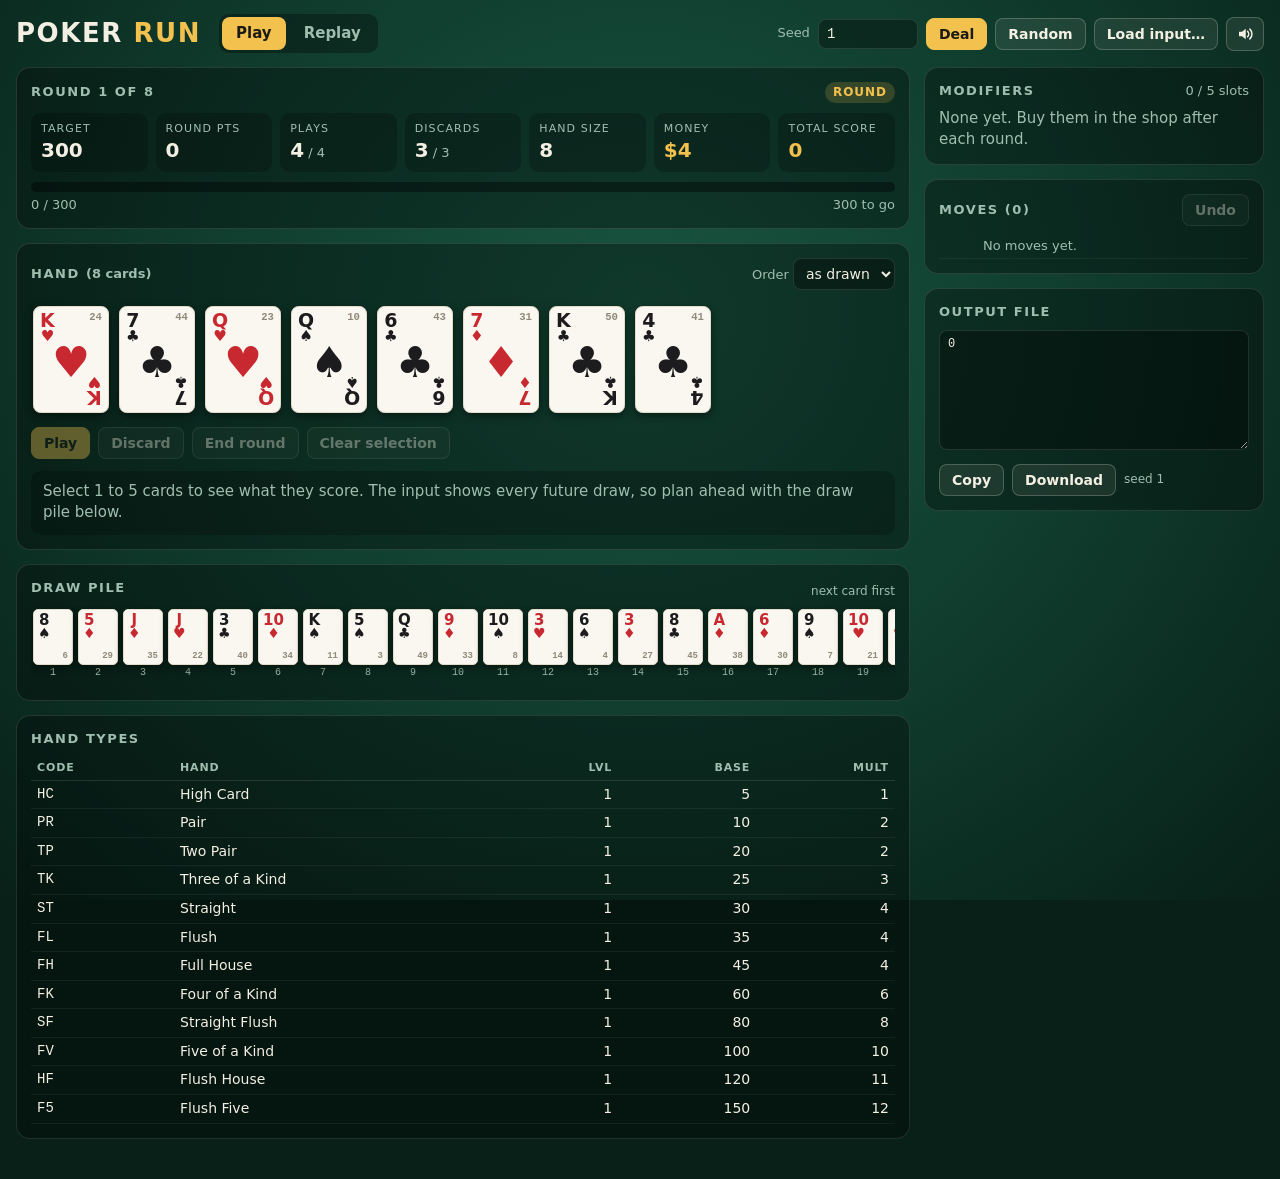
==== commit 38c1dac6: "Make scrolling the browser game feel alive Panels settle into place as they scroll into view (scroll" ====
--- a/poker_run/web/index.html
+++ b/poker_run/web/index.html
@@ -242,6 +242,40 @@
   box-shadow: 0 0 10px rgba(242, 193, 78, 0.8); animation: mote var(--t, 1.6s) var(--glide) forwards;
 }
 @keyframes mote { from { opacity: 0.95; transform: translate(0, 0) scale(1); } to { opacity: 0; transform: translate(var(--dx), var(--dy)) scale(0.4); } }
+/* ---------- scroll: panels settle in as they arrive, a progress line, a compact score bar */
+@supports (animation-timeline: view()) {
+  #view-play .panel, #view-replay .panel {
+    animation: settle linear both;
+    animation-timeline: view();
+    animation-range: entry 0% entry 40%;
+  }
+  @keyframes settle { from { transform: translateY(34px) scale(0.985); opacity: 0.35; } }
+}
+#scroll-line {
+  position: fixed; top: 0; left: 0; right: 0; height: 3px; z-index: 60; pointer-events: none;
+  background: linear-gradient(90deg, #c99a2e, var(--gold)); transform-origin: 0 50%; transform: scaleX(0);
+  box-shadow: 0 0 8px rgba(242, 193, 78, 0.6);
+}
+#mini {
+  position: fixed; top: 10px; left: 50%; z-index: 55; display: flex; align-items: center; gap: 14px;
+  padding: 8px 16px; border-radius: 999px; cursor: pointer; font: 600 14px var(--sans); color: var(--cream);
+  background: rgba(10, 34, 26, 0.78); border: 1px solid rgba(242, 193, 78, 0.35);
+  backdrop-filter: blur(10px); -webkit-backdrop-filter: blur(10px); box-shadow: 0 10px 30px rgba(0, 0, 0, 0.4);
+  transform: translate(-50%, -140%); opacity: 0; transition: transform 0.45s var(--glide), opacity 0.35s ease;
+  white-space: nowrap; max-width: calc(100vw - 24px); overflow: hidden;
+}
+#mini.show { transform: translate(-50%, 0); opacity: 1; }
+#mini .k { color: var(--muted); font-weight: 500; margin-right: 4px; }
+#mini .gold { color: var(--gold); }
+#mini .meter { width: 90px; height: 6px; border-radius: 3px; background: rgba(244, 239, 227, 0.12); overflow: hidden; }
+#mini .meter i { display: block; height: 100%; background: linear-gradient(90deg, #c99a2e, var(--gold)); transition: width 0.6s var(--glide); }
+@media (max-width: 600px) { #mini .opt { display: none; } }
+.card::after {
+  content: ""; position: absolute; inset: 0; border-radius: inherit; pointer-events: none; opacity: 0;
+  background: radial-gradient(circle at var(--mx, 50%) var(--my, 30%), rgba(255, 255, 255, 0.45), rgba(255, 255, 255, 0) 55%);
+  transition: opacity 0.3s ease; mix-blend-mode: soft-light;
+}
+button.card:hover::after { opacity: 1; }
 .btn.icon { padding: 7px 9px; line-height: 0; }
 .btn.icon svg { width: 18px; height: 18px; }
 .btn.icon[aria-pressed="false"] { color: var(--muted); }
@@ -279,6 +313,8 @@
     </div>
   </header>
   <div id="fx" aria-hidden="true"></div>
+  <div id="scroll-line" aria-hidden="true"></div>
+  <button type="button" id="mini" aria-label="Back to the round status" tabindex="-1"></button>
 
   <section class="panel hidden" id="load-panel" aria-label="Load a custom input">
     <h2>Custom input</h2>
@@ -797,6 +833,54 @@
     return { ripple, afterRender, afterMove };
   })();
 
+  // ---------- scroll: a progress line, a compact score bar once the status panel is out of
+  // view, and a sheen on cards that follows the mouse. Updates run at most once per frame.
+  const Scroll = (() => {
+    const calm = typeof matchMedia === "function" && matchMedia("(prefers-reduced-motion: reduce)").matches;
+    let queued = false;
+
+    function update() {
+      queued = false;
+      const max = document.documentElement.scrollHeight - innerHeight;
+      $("scroll-line").style.transform = `scaleX(${max > 0 ? Math.min(1, scrollY / max) : 0})`;
+      const status = document.querySelector('#play-main [aria-label="Round status"]');
+      const show = S.mode === "play" && !!status && status.getBoundingClientRect().bottom < 0;
+      $("mini").classList.toggle("show", show);
+      $("mini").tabIndex = show ? 0 : -1;
+    }
+
+    function request() {
+      if (!queued) { queued = true; requestAnimationFrame(update); }
+    }
+
+    function fill(g) {
+      const target = Number(g.target);
+      const pct = target > 0 ? Math.min(100, (100 * Number(g.round_score)) / target) : 100;
+      const phase = g.phase === "play" ? "" : g.phase === "shop" ? " · shop" : " · run over";
+      const live = g.phase === "play";
+      $("mini").innerHTML = `<span><span class="k">Round</span>${g.round + 1}/${g.inst.rounds}${phase}</span>
+        <span class="meter" aria-hidden="true"><i style="width:${pct}%"></i></span>
+        <span>${UI.num(g.round_score)}<span class="k"> / ${UI.num(g.target)}</span></span>
+        <span class="opt"><span class="k">Plays</span>${live ? g.plays_left : "–"}</span>
+        <span class="opt"><span class="k">Discards</span>${live ? g.discards_left : "–"}</span>
+        <span class="gold">$${g.money}</span>
+        <span><span class="k">Total</span><b class="gold">${UI.num(g.total)}</b></span>`;
+      request();
+    }
+
+    addEventListener("scroll", request, { passive: true });
+    addEventListener("resize", request, { passive: true });
+    $("mini").addEventListener("click", () => scrollTo({ top: 0, behavior: calm ? "auto" : "smooth" }));
+    document.addEventListener("pointermove", (ev) => {
+      const card = ev.target.closest && ev.target.closest("button.card");
+      if (!card) return;
+      const r = card.getBoundingClientRect();
+      card.style.setProperty("--mx", `${((ev.clientX - r.left) / r.width) * 100}%`);
+      card.style.setProperty("--my", `${((ev.clientY - r.top) / r.height) * 100}%`);
+    }, { passive: true });
+    return { fill, request };
+  })();
+
   function soundIcon() {
     const b = $("sound-btn");
     if (!b) return;
@@ -1093,6 +1177,7 @@
     $("play-main").innerHTML = main;
     $("play-side").innerHTML = sideHTML(g);
     Feel.afterRender(g);
+    Scroll.fill(g);
   }
 
   // ---------- replay
@@ -1188,6 +1273,7 @@
     $("tab-replay").setAttribute("aria-selected", String(S.mode === "replay"));
     $("source-bar").classList.toggle("hidden", S.mode !== "play");
     if (S.mode === "play") renderPlay(); else renderReplay();
+    Scroll.request();
   }
 
   const cssEsc = (s) => (window.CSS && CSS.escape ? CSS.escape(s) : String(s).replace(/["\\]/g, "\\$&"));
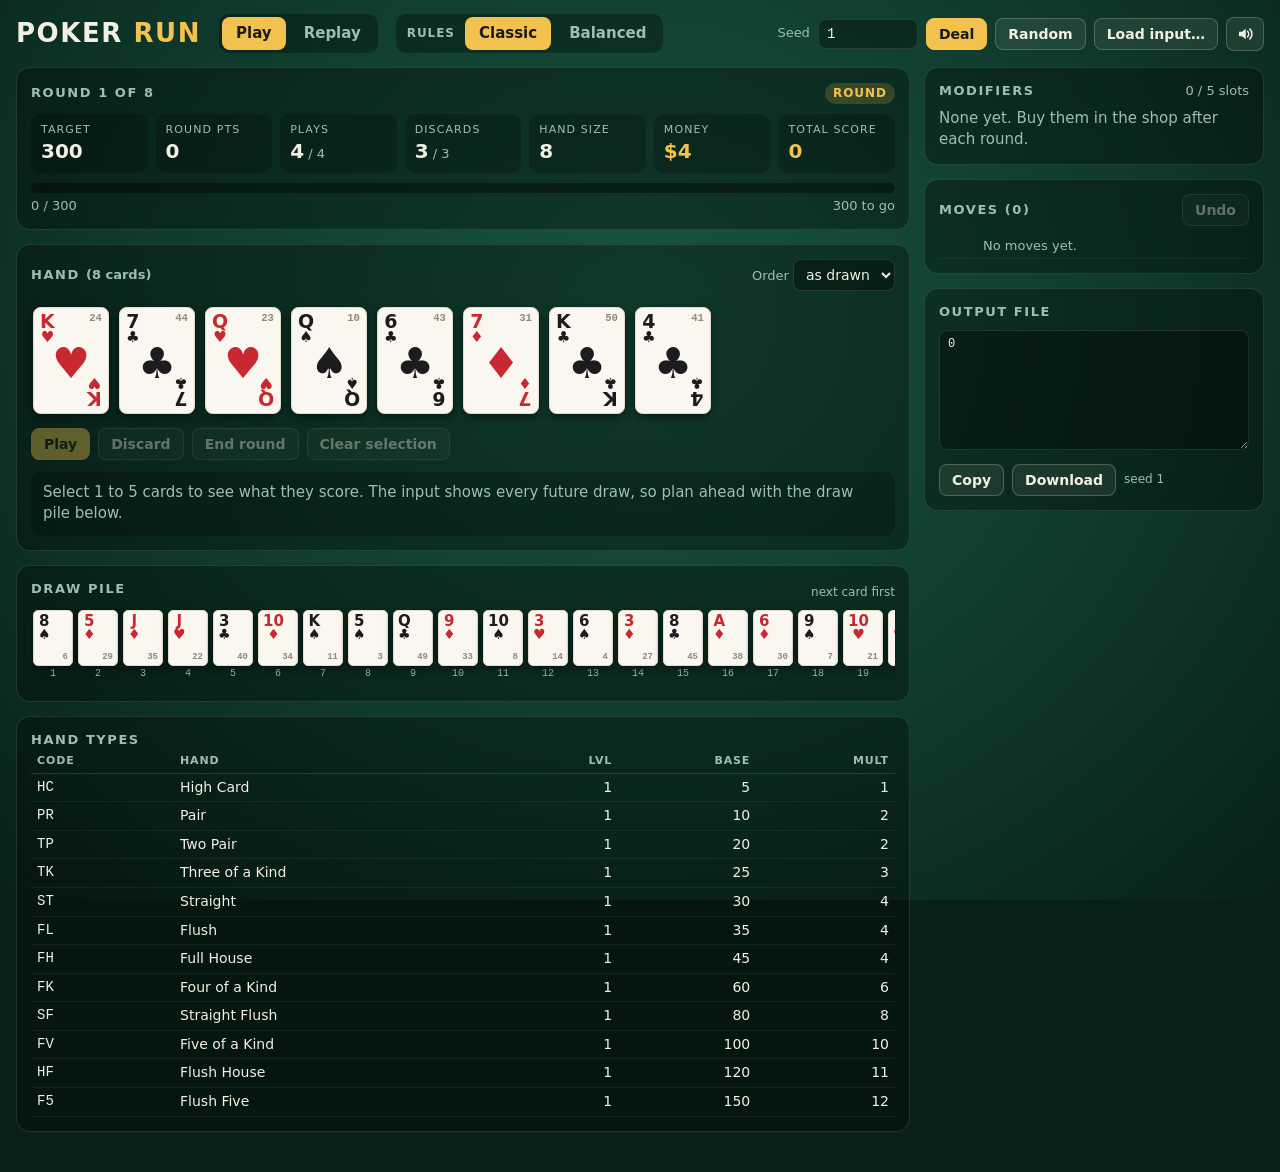
==== commit 0363d0fe: "Add an optional "balanced" ruleset; classic stays the default Classic (the contest rules) is unchang" ====
--- a/poker_run/web/index.html
+++ b/poker_run/web/index.html
@@ -45,7 +45,16 @@
 header.top h1 span { color: var(--gold); }
 .tabs { display: flex; gap: 4px; background: var(--panel); padding: 3px; border-radius: 10px; }
 .tab { background: transparent; border: 0; color: var(--muted); padding: 6px 14px; border-radius: 8px; font: inherit; font-weight: 600; cursor: pointer; }
-.tab[aria-selected="true"] { background: var(--gold); color: #1b1a14; }
+.tab[aria-selected="true"], .tab[aria-checked="true"] { background: var(--gold); color: #1b1a14; }
+.rules-pick { align-items: center; }
+.rules-pick .lbl { color: var(--muted); font-size: 12px; font-weight: 700; letter-spacing: 0.08em; text-transform: uppercase; padding: 0 6px 0 8px; }
+.rules-tag { display: inline-block; padding: 2px 8px; border-radius: 999px; font-size: 12px; font-weight: 700; letter-spacing: 0.08em; text-transform: uppercase; background: rgba(127, 209, 164, 0.16); color: var(--ok); margin-right: 6px; }
+table.hands td.changed { color: var(--ok); }
+.rules-notes { margin: 0; padding-left: 18px; font-size: 13px; color: var(--muted); }
+.rules-notes li { margin: 3px 0; }
+.rules-notes b { color: var(--cream); font-weight: 600; }
+details.rules-box summary { cursor: pointer; font-weight: 700; }
+details.rules-box[open] summary { margin-bottom: 8px; }
 .source { display: flex; flex-wrap: wrap; align-items: center; gap: 8px; margin-left: auto; }
 .source label { color: var(--muted); font-size: 13px; }
 input[type="number"], input[type="text"], textarea, select {
@@ -302,6 +311,11 @@
     <div class="tabs" role="tablist" aria-label="Mode">
       <button class="tab" role="tab" id="tab-play" aria-selected="true" aria-controls="view-play" data-act="mode" data-v="play">Play</button>
       <button class="tab" role="tab" id="tab-replay" aria-selected="false" aria-controls="view-replay" data-act="mode" data-v="replay">Replay</button>
+    </div>
+    <div class="tabs rules-pick" role="radiogroup" aria-label="Rules" id="rules-pick">
+      <span class="lbl" aria-hidden="true">Rules</span>
+      <button class="tab" role="radio" aria-checked="true" data-act="rules" data-v="classic" title="Classic rules: the contest's">Classic</button>
+      <button class="tab" role="radio" aria-checked="false" data-act="rules" data-v="balanced" title="Balanced rules: an optional variant with rebalanced hands, modifiers and prices">Balanced</button>
     </div>
     <div class="source" id="source-bar">
       <label for="seed">Seed</label>
@@ -404,10 +418,35 @@
   function isModified(g, id) { const f = PR.startFace(id); return g.rank[id] !== f[0] || g.suit[id] !== f[1]; }
   function num(x) { return typeof x === "bigint" ? x.toString() : Number(x).toLocaleString("en-US"); }
   function prettyMod(name) { return name.replace(/_/g, " "); }
+  function rulesTitle(name) { return name.charAt(0).toUpperCase() + name.slice(1); }
+
+  // What a ruleset changes compared with classic, as short lines of text (empty for classic).
+  function rulesChanges(rules) {
+    const R = PR.getRuleset(rules), C = PR.getRuleset("classic");
+    const out = [];
+    if (R === C) return out;
+    const hv = (h) => `${h[2]} base × ${h[3]} mult, +${h[4]}/+${h[5]} per level`;
+    R.hands.forEach((h, i) => {
+      if (h.join() !== C.hands[i].join()) out.push({ what: h[1], now: hv(h), was: hv(C.hands[i]) });
+    });
+    for (const name of PR.MODIFIER_IDS) {
+      const [p, fx] = R.modifiers[name], [cp, cfx] = C.modifiers[name];
+      if (p !== cp || fx !== cfx) {
+        out.push({ what: prettyMod(name), now: `$${p}: ${fx}`, was: (p !== cp ? `$${cp}` : "") + (fx !== cfx ? (p !== cp ? ": " : "") + cfx : "") });
+      }
+    }
+    for (const k of ["remove", "paint", "promote"]) {
+      if (R["price_" + k] !== C["price_" + k]) out.push({ what: k, now: `$${R["price_" + k]} a card`, was: `$${C["price_" + k]}` });
+    }
+    if (R.end_in_last_round !== C.end_in_last_round) {
+      out.push({ what: "end", now: R.end_in_last_round ? "allowed in the last round" : "not allowed in the last round (play it out)", was: "allowed" });
+    }
+    return out;
+  }
 
   // Build a game from an instance and a move list. Stops at the first illegal move.
-  function buildGame(inst, moves) {
-    const g = new PR.Game(inst);
+  function buildGame(inst, moves, rules) {
+    const g = new PR.Game(inst, rules);
     for (let k = 0; k < moves.length; k++) {
       try { g.apply(moves[k]); } catch (e) {
         if (e instanceof PR.IllegalMove) return { game: g, applied: k, error: e.message };
@@ -418,8 +457,8 @@
   }
 
   // Every state of a replay: states[k] is the game after k moves.
-  function replayStates(inst, moves) {
-    const states = [new PR.Game(inst)];
+  function replayStates(inst, moves, rules) {
+    const states = [new PR.Game(inst, rules)];
     for (let k = 0; k < moves.length; k++) {
       const g = states[k].clone();
       try { g.apply(moves[k]); } catch (e) {
@@ -459,7 +498,7 @@
     }
     if (cmd === "discard") return faces;
     if (cmd === "end") return "end round";
-    if (cmd === "buy") return t[1] && Object.prototype.hasOwnProperty.call(PR.MODIFIERS, t[1]) ? `buy ${prettyMod(t[1])} -$${PR.MODIFIERS[t[1]][0]}` : "buy";
+    if (cmd === "buy") return t[1] && Object.prototype.hasOwnProperty.call(g.rules.modifiers, t[1]) ? `buy ${prettyMod(t[1])} -$${g.rules.price(t[1])}` : "buy";
     if (cmd === "sell") return t[1] ? `sell ${prettyMod(t[1])}` : "sell";
     if (cmd === "level") return t[1] && g.levels[t[1]] !== undefined && PR.HAND_CODES.includes(t[1])
       ? `${PR.HAND_NAMES[t[1]]} → level ${g.levels[t[1]] + 1}` : "level";
@@ -479,9 +518,11 @@
 
   // Money you'd get by ending the round now (or after a round-ending play).
   function roundReward(g) {
-    const cap = PR.INTEREST_CAP + (g.hasMod("savings") ? 5 : 0);
-    let r = PR.ROUND_REWARD + PR.PLAY_BONUS * g.plays_left + Math.min(Math.floor(g.money / PR.INTEREST_PER), cap);
-    if (g.hasMod("spare_hands")) r += 2 * g.discards_left;
+    const R = g.rules, saving = g.hasMod("savings");
+    const cap = R.interest_cap + (saving ? R.effects.savings : 0);
+    const per = saving ? R.savings_interest_per : R.interest_per;
+    let r = R.round_reward + R.play_bonus * g.plays_left + Math.min(Math.floor(g.money / per), cap);
+    if (g.hasMod("spare_hands")) r += R.effects.spare_hands * g.discards_left;
     return r;
   }
 
@@ -545,14 +586,15 @@
     return ids.sort((a, b) => (g.in_deck[b] - g.in_deck[a]) || g.suit[a] - g.suit[b] || g.rank[a] - g.rank[b] || a - b);
   }
 
-  function modState(name, state) {
-    if (name === "momentum") return state.streak ? `streak ${state.streak} × ${PR.HAND_NAMES[state.last]} (+${2 * state.streak} mult on another one)` : "no streak yet";
+  function modState(name, state, rules) {
+    const e = PR.getRuleset(rules).effects;
+    if (name === "momentum") return state.streak ? `streak ${state.streak} × ${PR.HAND_NAMES[state.last]} (+${e.momentum * state.streak} mult on another one)` : "no streak yet";
     if (name === "collector") return `+${state.bonus} base banked`;
     return "";
   }
 
-  return { SUIT_GLYPH, SUIT_LETTER, esc, rankLabel, faceText, isRed, isModified, num, prettyMod, buildGame, replayStates,
-    moveCards, describe, roundReward, preview, formula, verdictText, outcome, nextRoundPile, sortedHand, deckOrder, modState };
+  return { SUIT_GLYPH, SUIT_LETTER, esc, rankLabel, faceText, isRed, isModified, num, prettyMod, rulesTitle, rulesChanges,
+    buildGame, replayStates, moveCards, describe, roundReward, preview, formula, verdictText, outcome, nextRoundPile, sortedHand, deckOrder, modState };
 })(typeof PokerRun !== "undefined" ? PokerRun : require("./engine.js"));
 
 /* ======================================================================
@@ -566,6 +608,7 @@
   const S = {
     mode: "play",
     source: { type: "seed", seed: 1 },  // or {type: "text", text}
+    rules: "classic",    // ruleset name (PR.RULESETS); every game here is built with it
     inputText: "",
     inst: null,
     moves: [],
@@ -581,7 +624,7 @@
 
   // ---------- persistence (per-viewer convenience only)
   function save() {
-    try { localStorage.setItem(STORE_KEY, JSON.stringify({ source: S.source, moves: S.moves, sort: S.sort })); } catch (e) { /* storage unavailable */ }
+    try { localStorage.setItem(STORE_KEY, JSON.stringify({ source: S.source, moves: S.moves, sort: S.sort, rules: S.rules })); } catch (e) { /* storage unavailable */ }
   }
   function restore() {
     try {
@@ -602,15 +645,16 @@
     setMoves(moves || []);
     if (source.type === "seed") $("seed").value = String(source.seed);
     if (source.type === "seed") {
-      try { history.replaceState(null, "", "#seed=" + source.seed); } catch (e) {
-        try { location.hash = "seed=" + source.seed; } catch (e2) { /* no URL updates here */ }
+      const hash = "seed=" + source.seed + (S.rules !== "classic" ? "&rules=" + S.rules : "");
+      try { history.replaceState(null, "", "#" + hash); } catch (e) {
+        try { location.hash = hash; } catch (e2) { /* no URL updates here */ }
       }
     }
     save();
   }
 
   function setMoves(moves) {
-    const g = new PR.Game(S.inst);
+    const g = new PR.Game(S.inst, S.rules);
     const kept = [], labels = [];
     for (const m of moves) {
       const label = UI.describe(g, m);
@@ -961,7 +1005,7 @@
       ? `<div class="progress-label"><span>Round ${g.round + 1} cleared with ${UI.num(g.round_score)}</span><span>Next target ${UI.num(g.inst.targets[g.round + 1])}</span></div>`
       : `<div class="progress-label"><span>${UI.num(g.round_score)} / ${UI.num(g.target)}</span><span>${done ? "target reached" : UI.num(Math.max(0, target - g.round_score)) + " to go"}</span></div>`;
     return `<section class="panel" aria-label="Round status">
-      <div class="toolbar" style="margin-bottom:10px"><h2 style="margin:0">Round ${g.round + 1} of ${R}</h2><span class="phase-tag">${phase}</span></div>
+      <div class="toolbar" style="margin-bottom:10px"><h2 style="margin:0">Round ${g.round + 1} of ${R}</h2><span>${g.rules.name !== "classic" ? `<span class="rules-tag" title="Scored by the ${esc(g.rules.name)} rules">${esc(UI.rulesTitle(g.rules.name))} rules</span>` : ""}<span class="phase-tag">${phase}</span></span></div>
       <div class="stats">
         <div class="stat"><div class="k">Target</div><div class="v">${UI.num(g.target)}</div></div>
         <div class="stat"><div class="k">Round pts</div><div class="v" data-num="round">${UI.num(g.round_score)}</div></div>
@@ -1054,23 +1098,27 @@
   }
 
   function handTableHTML(g, interactive, litCode) {
-    const rows = PR.HANDS.map(([code, name]) => {
+    const classic = PR.getRuleset("classic");
+    const rows = g.rules.hands.map(([code, name]) => {
       const lvl = g.levels[code];
-      const [b, m] = PR.handValue(code, lvl);
+      const [b, m] = g.rules.handValue(code, lvl);
+      const [cb, cm] = classic.handValue(code, lvl);
+      const cell = (v, c) => (v !== c ? `<td class="num changed" title="classic: ${c}">${v}</td>` : `<td class="num">${v}</td>`);
       const err = g.phase === "shop" ? g.tryMove("level " + code) : "Only in the shop";
       const action = interactive && g.phase === "shop" ? `<td class="num">${btn("Level up", "level", { v: code, price: g.levelPrice(code), err, cls: "small", aria: `Level up ${name} for $${g.levelPrice(code)}` })}</td>` : "";
-      return `<tr class="${code === litCode ? "lit" : ""}"><td class="mono">${code}</td><td>${name}</td><td class="num">${lvl}</td><td class="num">${b}</td><td class="num">${m}</td>${action}</tr>`;
+      return `<tr class="${code === litCode ? "lit" : ""}"><td class="mono">${code}</td><td>${name}</td><td class="num">${lvl}</td>${cell(b, cb)}${cell(m, cm)}${action}</tr>`;
     }).join("");
     const head = interactive && g.phase === "shop" ? '<th class="num">Price</th>' : "";
-    return `<section class="panel" aria-label="Hand types"><h2>Hand types</h2><div class="scroll-x"><table class="hands">
+    const note = g.rules.name !== "classic" ? `<span class="muted" style="font-size:12px">${esc(UI.rulesTitle(g.rules.name))} values · green = changed</span>` : "";
+    return `<section class="panel" aria-label="Hand types"><div class="toolbar"><h2 style="margin:0">Hand types</h2>${note}</div><div class="scroll-x"><table class="hands">
       <thead><tr><th>Code</th><th>Hand</th><th class="num">Lvl</th><th class="num">Base</th><th class="num">Mult</th>${head}</tr></thead>
       <tbody>${rows}</tbody></table></div></section>`;
   }
 
   function modsHTML(g, interactive) {
     const list = g.mods.map(([name, state]) => {
-      const [price, fx] = PR.MODIFIERS[name];
-      const st = UI.modState(name, state);
+      const [price, fx] = g.rules.modifiers[name];
+      const st = UI.modState(name, state, g.rules);
       const sell = interactive && g.phase === "shop" ? btn("Sell", "sell", { v: name, cls: "small", title: `Sell for $${Math.floor(price / 2)}`, aria: `Sell ${name} for $${Math.floor(price / 2)}` }) + ` <span class="muted" style="font-size:12px">+$${Math.floor(price / 2)}</span>` : `<span class="muted" style="font-size:12px">$${price}</span>`;
       return `<div class="mod"><span class="name">${esc(UI.prettyMod(name))}</span><span>${sell}</span><span class="fx">${esc(fx)}</span>${st ? `<span class="state">${esc(st)}</span>` : ""}</div>`;
     }).join("");
@@ -1083,13 +1131,13 @@
     const queue = g.inst.offers[g.round];
     const slots = g.visibleSlots();
     const offers = slots.map(({ name, taken }) => {
-      const [price, fx] = PR.MODIFIERS[name];
+      const [price, fx] = g.rules.modifiers[name];
       if (taken) return `<div class="offer sold"><div class="name">${esc(UI.prettyMod(name))}</div><div class="fx">Bought</div></div>`;
       const err = g.tryMove("buy " + name);
       return `<div class="offer"><div class="name">${esc(UI.prettyMod(name))}</div><div class="fx">${esc(fx)}</div>
         <div class="row"><span class="cost">$${price}</span>${btn("Buy", "buy", { v: name, cls: "primary small", err, aria: `Buy ${name} for $${price}` })}</div></div>`;
     }).join("");
-    const later = queue.slice(g.offer_pos + PR.SHOP_WINDOW).map((m) => `<span class="chip" title="${esc(PR.MODIFIERS[m] ? PR.MODIFIERS[m][1] : "")}">${esc(UI.prettyMod(m))}</span>`).join("");
+    const later = queue.slice(g.offer_pos + g.rules.shop_window).map((m) => `<span class="chip" title="${esc(g.rules.modifiers[m] ? `$${g.rules.modifiers[m][0]}: ${g.rules.modifiers[m][1]}` : "")}">${esc(UI.prettyMod(m))}</span>`).join("");
     const pick = S.deckPick;
     let deckActions = '<span class="muted">Pick a card below to remove, paint or promote it.</span>';
     if (pick !== null && g.in_deck[pick]) {
@@ -1107,18 +1155,18 @@
     return `<section class="panel" aria-label="Shop">
       <div class="toolbar"><h2 style="margin:0">Shop after round ${g.round + 1}</h2>
         <div class="actions">${btn("Next round →", "next", { cls: "primary", err: g.tryMove("next") })}</div></div>
-      <p class="muted" style="margin:6px 0 10px;font-size:13px">Offers ${g.offer_pos + 1}–${Math.min(g.offer_pos + PR.SHOP_WINDOW, queue.length)} of ${queue.length} in this shop's queue.</p>
+      <p class="muted" style="margin:6px 0 10px;font-size:13px">Offers ${g.offer_pos + 1}–${Math.min(g.offer_pos + g.rules.shop_window, queue.length)} of ${queue.length} in this shop's queue.</p>
       <div class="offers">${offers || '<p class="muted">No offers.</p>'}</div>
       <div class="actions" style="margin-top:10px">
         ${btn("Reroll", "reroll", { price: prices.reroll, err: g.tryMove("reroll") })}
         ${btn("+1 discard", "discards", { price: prices.discards, err: g.tryMove("discards"), title: "+1 discard every round from now on" })}
-        ${btn("+1 hand size", "handsize", { price: prices.handsize, err: g.tryMove("handsize"), title: `+1 hand size (max ${PR.MAX_HAND_SIZE})` })}
+        ${btn("+1 hand size", "handsize", { price: prices.handsize, err: g.tryMove("handsize"), title: `+1 hand size (max ${g.rules.max_hand_size})` })}
       </div>
       ${later ? `<div class="queue-later"><span class="muted">Later in the queue:</span>${later}</div>` : ""}
       <div class="msg" id="play-msg" role="status" aria-live="polite">${S.msg ? `<div class="${S.msg.kind === "err" ? "err" : "okmsg"}">${esc(S.msg.text)}</div>` : ""}</div>
     </section>
     <section class="panel" aria-label="Deck editor">
-      <div class="toolbar"><h2 style="margin:0">Deck</h2><span class="muted" style="font-size:13px">${g.deck_size} cards (min ${PR.MIN_DECK}) · gold dot = painted or promoted</span></div>
+      <div class="toolbar"><h2 style="margin:0">Deck</h2><span class="muted" style="font-size:13px">${g.deck_size} cards (min ${g.rules.min_deck}) · gold dot = painted or promoted</span></div>
       <div class="deck-actions">${deckActions}</div>
       <div class="deckgrid">${deck}</div>
     </section>`;
@@ -1140,18 +1188,30 @@
     return `<ol class="log" id="${S.mode === "replay" ? "rp-log" : "play-log"}" aria-label="Move log">${items || '<li class="muted"><span></span><span>No moves yet.</span></li>'}</ol>`;
   }
 
+  function rulesBoxHTML(rules) {
+    const changes = UI.rulesChanges(rules);
+    if (!changes.length) return "";
+    const items = changes.map((c) => `<li><b>${esc(c.what)}</b>: ${esc(c.now)} <span title="classic">(classic: ${esc(c.was)})</span></li>`).join("");
+    return `<section class="panel" aria-label="Rules in play"><details class="rules-box">
+      <summary>${esc(UI.rulesTitle(PR.getRuleset(rules).name))} rules: ${changes.length} changes from classic</summary>
+      <ul class="rules-notes">${items}</ul></details></section>`;
+  }
+
   function sideHTML(g) {
     const out = outputText();
-    return `${modsHTML(g, true)}
+    const rulesNote = g.rules.name !== "classic"
+      ? `<p class="muted" style="margin:0 0 6px;font-size:12px">Played with the <b>${esc(UI.rulesTitle(g.rules.name))}</b> rules: score it with <span class="mono">python -m poker_run check in.txt out.txt --rules ${esc(g.rules.name)}</span>. The contest judge uses the classic rules.</p>`
+      : "";
+    return `${modsHTML(g, true)}${rulesBoxHTML(g.rules)}
       <section class="panel" aria-label="Moves">
         <div class="toolbar"><h2 style="margin:0">Moves (${S.moves.length})</h2>${btn("Undo", "undo", { err: S.moves.length ? "" : "Nothing to undo", title: "Undo the last move" })}</div>
         <div style="margin-top:8px">${logHTML(S.moves, S.labels, 0, 0)}</div>
       </section>
       <section class="panel export" aria-label="Export">
         <h2>Output file</h2>
-        <textarea id="export-text" readonly spellcheck="false" aria-label="Output text">${esc(out)}</textarea>
+        ${rulesNote}<textarea id="export-text" readonly spellcheck="false" aria-label="Output text">${esc(out)}</textarea>
         <div class="actions" style="margin-top:8px">${btn("Copy", "copy")}${btn("Download", "download")}
-          <span class="muted" style="font-size:12px">${esc(sourceLabel())}</span></div>
+          <span class="muted" style="font-size:12px">${esc(sourceLabel())}${g.rules.name !== "classic" ? ` · ${esc(g.rules.name)} rules` : ""}</span></div>
         <div class="msg" id="export-msg" role="status" aria-live="polite"></div>
       </section>`;
   }
@@ -1183,14 +1243,14 @@
   // ---------- replay
   function runReplay() {
     const input = $("rp-input").value, output = $("rp-output").value;
-    const [code, v] = PR.check(input, output);
-    const rp = { code, verdict: v, inst: null, moves: [], states: null, errorAt: null, error: null, labels: [] };
+    const [code, v] = PR.check(input, output, S.rules);
+    const rp = { code, verdict: v, rules: S.rules, inst: null, moves: [], states: null, errorAt: null, error: null, labels: [] };
     try { rp.inst = PR.parseInstance(input); } catch (e) { if (!(e instanceof PR.BadInput)) throw e; }
     if (rp.inst) {
       try { rp.moves = PR.parseOutput(output); } catch (e) { rp.moves = null; }
     }
     if (rp.inst && rp.moves) {
-      const r = UI.replayStates(rp.inst, rp.moves);
+      const r = UI.replayStates(rp.inst, rp.moves, S.rules);
       rp.states = r.states; rp.errorAt = r.errorAt; rp.error = r.error;
       rp.labels = rp.moves.map((m, i) => (i < r.states.length ? UI.describe(r.states[i], m) : ""));
     }
@@ -1204,9 +1264,10 @@
     const vEl = $("rp-verdict");
     if (!rp) { vEl.innerHTML = ""; $("rp-stepper-panel").classList.add("hidden"); $("rp-board").classList.add("hidden"); return; }
     const codeName = ["valid", "illegal move", "unparsable output", "bad input"][rp.code];
+    const by = rp.rules !== "classic" ? ` <span class="rules-tag">${esc(UI.rulesTitle(rp.rules))} rules</span>` : "";
     vEl.innerHTML = rp.verdict.valid
-      ? `<div class="okmsg"><b>Valid.</b> ${esc(UI.verdictText(rp.code, rp.verdict))}</div>`
-      : `<div class="err"><b>Invalid (${codeName}, exit ${rp.code}), score 0.</b> ${esc(rp.verdict.error)}</div>`;
+      ? `<div class="okmsg"><b>Valid.</b> ${esc(UI.verdictText(rp.code, rp.verdict))}${by}</div>`
+      : `<div class="err"><b>Invalid (${codeName}, exit ${rp.code}), score 0.</b> ${esc(rp.verdict.error)}${by}</div>`;
     if (!rp.states) { $("rp-stepper-panel").classList.add("hidden"); $("rp-board").classList.add("hidden"); return; }
     $("rp-stepper-panel").classList.remove("hidden");
     $("rp-board").classList.remove("hidden");
@@ -1247,10 +1308,10 @@
       main += `<section class="panel" aria-label="Hand at this step"><h2>Hand</h2><div class="hand">${handHTML(g, { interactive: false, highlight: nextCards, hlScored: nextScored })}</div>${last}${nextLine}</section>`;
       main += pileHTML(g, g.pile, "Draw pile", "next card first", 0, nextCards);
     } else if (g.phase === "shop") {
-      const offers = g.visibleSlots().map(({ name, taken }) => `<span class="chip${taken ? "" : " on"}">${esc(UI.prettyMod(name))}${taken ? " (bought)" : ` $${PR.MODIFIERS[name][0]}`}</span>`).join(" ");
+      const offers = g.visibleSlots().map(({ name, taken }) => `<span class="chip${taken ? "" : " on"}">${esc(UI.prettyMod(name))}${taken ? " (bought)" : ` $${g.rules.price(name)}`}</span>`).join(" ");
       main += `<section class="panel" aria-label="Shop at this step"><h2>Shop after round ${g.round + 1}</h2>
         <div class="parts">${offers || '<span class="muted">No offers left in the window.</span>'}</div>
-        <p class="muted" style="font-size:13px">Prices: reroll $${g.prices().reroll}, +discard $${g.prices().discards}, +hand size $${g.prices().handsize}, remove/paint/promote $3.</p>
+        <p class="muted" style="font-size:13px">Prices: reroll $${g.prices().reroll}, +discard $${g.prices().discards}, +hand size $${g.prices().handsize}, remove $${g.prices().remove}, paint $${g.prices().paint}, promote $${g.prices().promote}.</p>
         ${last}${nextLine}</section>`;
       const deck = UI.deckOrder(g).map((c) => cardHTML(g, c, { size: "deckc", cls: (g.in_deck[c] ? "" : "gone") + (nextCards.has(c) ? " hl" : "") })).join("");
       main += `<section class="panel" aria-label="Deck"><h2>Deck (${g.deck_size} cards)</h2><div class="deckgrid">${deck}</div></section>`;
@@ -1272,6 +1333,7 @@
     $("tab-play").setAttribute("aria-selected", String(S.mode === "play"));
     $("tab-replay").setAttribute("aria-selected", String(S.mode === "replay"));
     $("source-bar").classList.toggle("hidden", S.mode !== "play");
+    document.querySelectorAll('[data-act="rules"]').forEach((b) => b.setAttribute("aria-checked", String(b.dataset.v === S.rules)));
     if (S.mode === "play") renderPlay(); else renderReplay();
     Scroll.request();
   }
@@ -1313,7 +1375,22 @@
   }
 
   const actions = {
-    mode(el) { S.mode = el.dataset.v; Sound.tap(); render(); },
+    mode(el) {
+      S.mode = el.dataset.v; Sound.tap(); render();
+      if (S.mode === "replay" && S.rp && S.rp.rules !== S.rules) runReplay();   // checked with other rules
+    },
+    rules(el) {
+      const v = el.dataset.v;
+      if (v === S.rules || !Object.prototype.hasOwnProperty.call(PR.RULESETS, v)) return;
+      if (S.moves.length && !S.game.over &&
+          !window.confirm(`Switch to the ${UI.rulesTitle(v)} rules? Your current run (${S.moves.length} moves) starts again from the first move.`)) return;
+      S.rules = v;
+      Sound.shuffle();
+      startFromSource(S.source, []);
+      S.msg = { kind: "ok", text: `${UI.rulesTitle(v)} rules: ${v === "classic" ? "the contest's rules" : UI.rulesChanges(v).length + " changes from classic (see the side panel)"}. The run starts again.` };
+      if (S.mode === "replay" && S.rp) runReplay();   // re-check the loaded replay with the new rules
+      render();
+    },
     deal() { Sound.shuffle(); dealSeed(Number($("seed").value)); },
     "random-seed"() { const s = Math.floor(Math.random() * 1000000) + 1; S.mode = "play"; dealSeed(s); },
     "toggle-load"() {
@@ -1379,7 +1456,8 @@
       const url = URL.createObjectURL(blob);
       const a = document.createElement("a");
       a.href = url;
-      a.download = S.source.type === "seed" ? `poker_run_seed${S.source.seed}_out.txt` : "poker_run_out.txt";
+      const tag = S.rules !== "classic" ? "_" + S.rules : "";
+      a.download = S.source.type === "seed" ? `poker_run_seed${S.source.seed}${tag}_out.txt` : `poker_run${tag}_out.txt`;
       document.body.appendChild(a); a.click(); a.remove();
       setTimeout(() => URL.revokeObjectURL(url), 2000);
       flash("export-msg", "ok", `Saved ${a.download}.`);
@@ -1443,8 +1521,14 @@
 
   // ---------- boot
   const hashSeed = /(?:^#|&)seed=(-?\d+)/.exec(location.hash);
+  const hashRules = /(?:^#|&)rules=(\w+)/.exec(location.hash);
   const saved = restore();
   if (saved && saved.sort) S.sort = saved.sort;
+  const known = (r) => typeof r === "string" && Object.prototype.hasOwnProperty.call(PR.RULESETS, r);
+  const savedRules = saved && known(saved.rules) ? saved.rules : "classic";
+  S.rules = hashRules && known(hashRules[1]) ? hashRules[1] : hashSeed ? "classic" : savedRules;
+  // Saved moves only make sense with the rules they were played by.
+  if (saved && savedRules !== S.rules) saved.moves = [];
   try {
     if (hashSeed) {
       const seed = Number(hashSeed[1]);
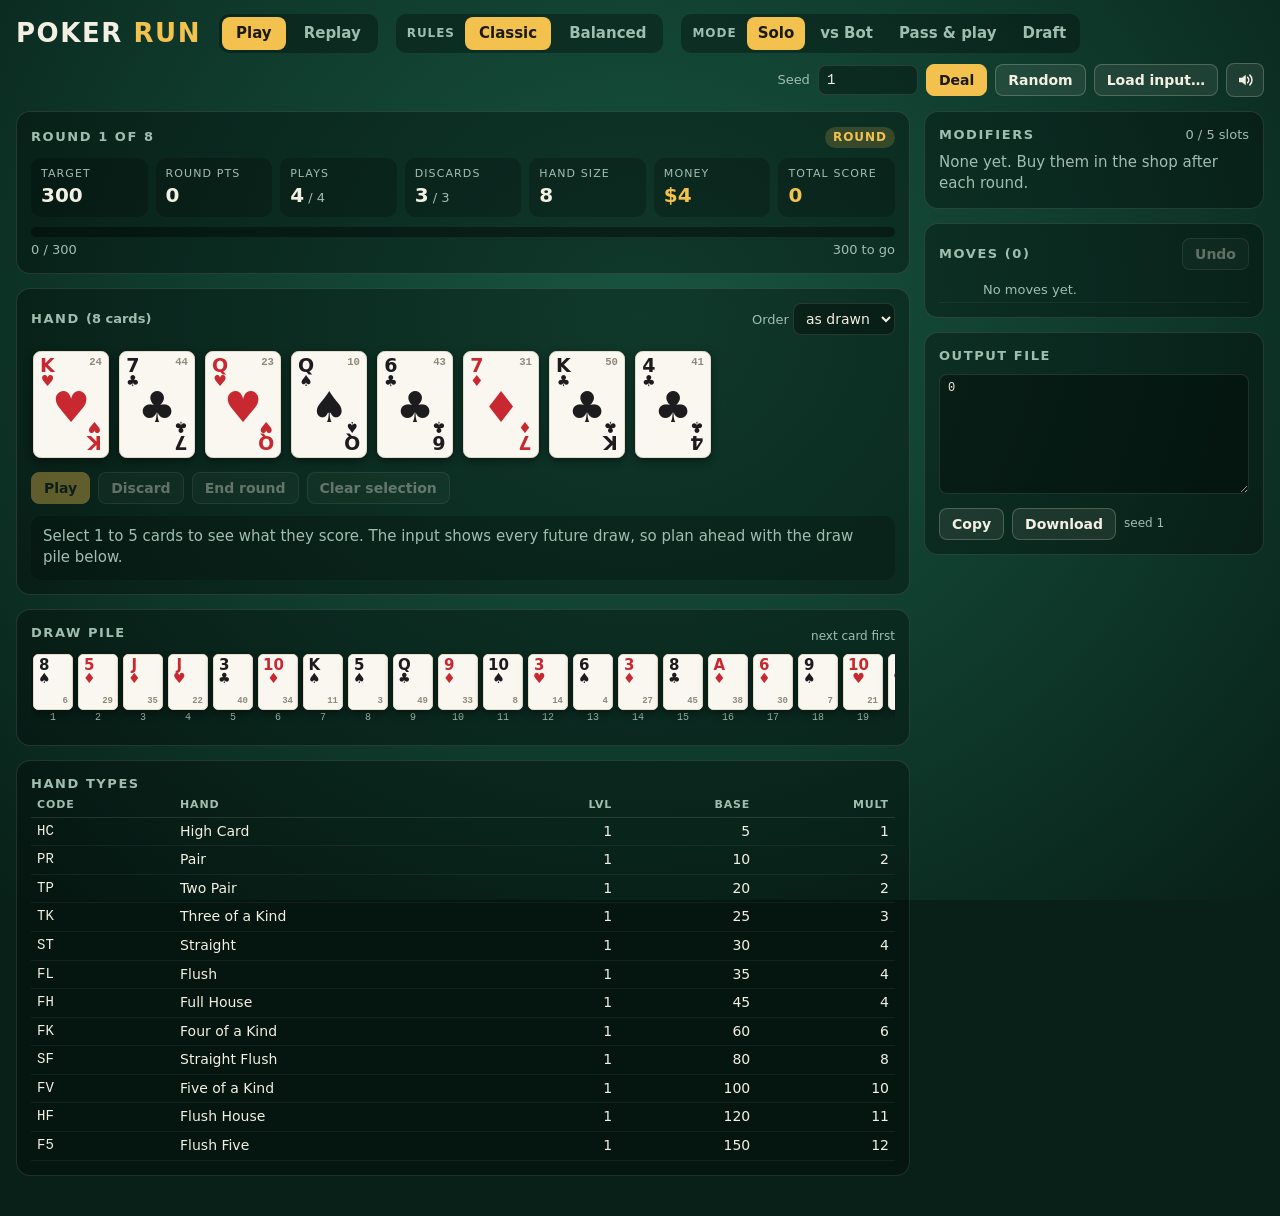
==== commit 20f5e921: "Add multiplayer modes to the browser game: vs Bot, Pass & play, Draft Solo stays the default and the" ====
--- a/poker_run/web/index.html
+++ b/poker_run/web/index.html
@@ -289,6 +289,81 @@
 .btn.icon svg { width: 18px; height: 18px; }
 .btn.icon[aria-pressed="false"] { color: var(--muted); }
 
+
+/* ---------- multiplayer: setup, turn bar, hand-off, race, results */
+.source.mp > :not(#sound-btn) { display: none; }
+.kind-pick .tab { padding: 6px 11px; }
+.pdot { display: inline-block; flex: none; width: 10px; height: 10px; border-radius: 50%; background: var(--pc, var(--gold)); box-shadow: 0 0 8px var(--pc, var(--gold)); vertical-align: 0.05em; }
+.pname { color: var(--pc, var(--gold)); font-weight: 800; overflow-wrap: anywhere; }
+.turnbar { border-left: 4px solid var(--pc, var(--gold)); display: flex; flex-wrap: wrap; align-items: center; gap: 8px 14px; padding: 10px 14px; }
+.turnbar .who { font-size: 19px; font-weight: 800; display: flex; align-items: center; gap: 8px; min-width: 0; }
+.turnbar .what { color: var(--muted); font-size: 14px; }
+.turnbar .tags { margin-left: auto; display: flex; flex-wrap: wrap; gap: 6px; }
+.mp-chip { font-size: 12px; padding: 2px 9px; border-radius: 999px; background: rgba(244, 239, 227, 0.08); border: 1px solid var(--line); white-space: nowrap; }
+.mp-chip b { color: var(--cream); }
+.board { width: 100%; border-collapse: collapse; font-variant-numeric: tabular-nums; font-size: 14px; }
+.board th { text-align: right; font-size: 11px; color: var(--muted); text-transform: uppercase; letter-spacing: 0.08em; font-weight: 600; padding: 4px 6px; border-bottom: 1px solid var(--line); white-space: nowrap; }
+.board th:first-child, .board td:first-child { text-align: left; }
+.board td { padding: 5px 6px; border-bottom: 1px solid rgba(244, 239, 227, 0.06); text-align: right; white-space: nowrap; }
+.board td.out { color: #ffb4a8; }
+.board td.wait { color: rgba(244, 239, 227, 0.25); }
+.board tr.me td { background: rgba(244, 239, 227, 0.05); }
+.board td.tot { font-weight: 800; color: var(--gold); }
+.board .place { display: inline-block; width: 1.4em; color: var(--muted); font-weight: 700; }
+.handoff { text-align: center; padding: 30px 16px 26px; position: relative; overflow: hidden; }
+.handoff .kicker, .results .kicker { color: var(--muted); text-transform: uppercase; letter-spacing: 0.14em; font-size: 12px; font-weight: 700; }
+.handoff .to { font-size: 15px; color: var(--muted); margin-top: 14px; }
+.handoff .big-name { font-size: clamp(30px, 7vw, 46px); font-weight: 800; color: var(--pc, var(--gold)); line-height: 1.1; overflow-wrap: anywhere; text-shadow: 0 0 28px color-mix(in srgb, var(--pc, var(--gold)) 35%, transparent); }
+.handoff .task { margin: 6px 0 18px; color: var(--cream); }
+.handoff .btn.primary { font-size: 16px; padding: 11px 20px; background: var(--pc, var(--gold)); border-color: var(--pc, var(--gold)); }
+.fan { display: flex; justify-content: center; height: 92px; margin: 18px 0 8px; }
+.card.back { --w: 54px; background: repeating-linear-gradient(45deg, #7a1f2b 0 6px, #63161f 6px 12px); border: 3px solid var(--card); margin: 0 -10px; transform-origin: 50% 120%; animation: breathe 3.2s ease-in-out infinite; animation-delay: var(--d, 0s); }
+.card.back::before { content: ""; position: absolute; inset: 6px; border-radius: 4px; border: 1px solid rgba(242, 193, 78, 0.45); }
+@keyframes breathe { 0%, 100% { translate: 0 0; } 50% { translate: 0 -5px; } }
+.recap { display: grid; gap: 6px; text-align: left; max-width: 640px; margin: 20px auto 0; }
+.recap .ev { display: grid; grid-template-columns: auto minmax(0, 1fr); gap: 2px 10px; align-items: baseline; background: var(--panel-2); border-radius: 10px; padding: 8px 12px; border-left: 3px solid var(--pc, var(--gold)); animation: msg 0.5s var(--glide) backwards; animation-delay: var(--d, 0ms); }
+.recap .ev .t { font-size: 14px; overflow-wrap: anywhere; }
+.recap .ev .s { grid-column: 2; font-size: 13px; color: var(--muted); overflow-wrap: anywhere; }
+.recap h3 { font-size: 12px; color: var(--muted); text-transform: uppercase; letter-spacing: 0.12em; font-weight: 600; }
+.race .lane { display: grid; grid-template-columns: minmax(0, 9em) minmax(0, 1fr) auto; gap: 10px; align-items: center; margin: 8px 0; }
+.race .lane .nm { display: flex; gap: 7px; align-items: center; min-width: 0; font-weight: 700; overflow: hidden; text-overflow: ellipsis; white-space: nowrap; }
+.race .track { height: 10px; border-radius: 6px; background: rgba(0, 0, 0, 0.4); overflow: hidden; }
+.race .track i { display: block; height: 100%; width: 0; border-radius: 6px; background: var(--pc, var(--gold)); transition: width 0.9s var(--glide); }
+.race .score { font-weight: 800; font-variant-numeric: tabular-nums; min-width: 5ch; text-align: right; }
+.pips { display: flex; flex-wrap: wrap; gap: 4px; }
+.pip { min-width: 30px; padding: 2px 5px; border-radius: 6px; font: 600 11px/1.3 var(--mono); text-align: center; background: rgba(0, 0, 0, 0.3); color: rgba(244, 239, 227, 0.3); }
+.pip.ok { background: color-mix(in srgb, var(--pc, var(--gold)) 22%, transparent); color: var(--cream); }
+.pip.bad { background: rgba(226, 88, 76, 0.25); color: #ffb4a8; }
+.pip.pop { animation: pop 0.6s var(--spring) backwards; animation-delay: var(--d, 0ms); }
+@keyframes pop { from { transform: scale(0.4); opacity: 0; } }
+.reveal { background: var(--panel-2); border-radius: 10px; padding: 10px 12px; margin-top: 10px; border-left: 3px solid var(--pc, var(--gold)); }
+.reveal.fresh { animation: msg 0.6s var(--glide) backwards; }
+.reveal .plays { display: flex; flex-wrap: wrap; gap: 6px; margin-top: 6px; }
+.movelist { margin: 6px 0 0; padding-left: 0; list-style: none; font: 12px var(--mono); max-height: 220px; overflow: auto; columns: 2 14em; }
+.movelist li { break-inside: avoid; padding: 1px 0; overflow-wrap: anywhere; }
+.setup .grid { display: grid; gap: 10px; }
+.setup .row { display: flex; flex-wrap: wrap; align-items: center; gap: 8px 10px; }
+.setup .row > label.k { min-width: 5.5em; color: var(--muted); font-size: 13px; font-weight: 600; }
+.setup .seat { display: flex; flex-wrap: wrap; align-items: center; gap: 8px; background: var(--panel-2); border-radius: 10px; padding: 8px 10px; border-left: 3px solid var(--pc); }
+.setup .seat input[type="text"] { flex: 1 1 9em; min-width: 0; font-family: var(--sans); font-size: 15px; }
+.setup .seat .tabs .tab { padding: 4px 10px; font-size: 13px; }
+.setup .lead { margin: 4px 0 12px; color: var(--muted); }
+.mode-rules { margin: 0; padding-left: 18px; font-size: 14px; color: var(--muted); }
+.mode-rules li { margin: 4px 0; }
+.mode-rules b { color: var(--cream); }
+.results .winner { font-size: clamp(30px, 6vw, 44px); font-weight: 800; color: var(--pc, var(--gold)); line-height: 1.15; margin: 6px 0 4px; overflow-wrap: anywhere; }
+.podium { display: grid; gap: 8px; max-width: 560px; margin: 16px auto 4px; text-align: left; }
+.podium .pl { display: grid; grid-template-columns: 2em minmax(0, 1fr) auto; gap: 4px 10px; align-items: center; background: var(--panel-2); border-radius: 12px; padding: 10px 14px; border-left: 4px solid var(--pc); animation: msg 0.55s var(--glide) backwards; animation-delay: var(--d, 0ms); }
+.podium .pl.first { box-shadow: 0 0 0 1px color-mix(in srgb, var(--pc) 60%, transparent), 0 0 24px color-mix(in srgb, var(--pc) 22%, transparent); }
+.podium .place { font-size: 20px; font-weight: 800; color: var(--muted); }
+.podium .pts { font-size: 22px; font-weight: 800; color: var(--gold); font-variant-numeric: tabular-nums; }
+.podium .sub { grid-column: 2 / -1; font-size: 13px; color: var(--muted); }
+.plist .pr { display: grid; grid-template-columns: auto minmax(0, 1fr) auto; gap: 10px; align-items: center; padding: 7px 8px; border-radius: 10px; border-bottom: 1px solid rgba(244, 239, 227, 0.06); line-height: 1.3; }
+.plist .pr.now { background: color-mix(in srgb, var(--pc) 12%, transparent); }
+.outputs details { background: var(--panel-2); border-radius: 10px; padding: 8px 12px; margin-top: 8px; border-left: 3px solid var(--pc); }
+.outputs summary { color: var(--cream); }
+.outputs textarea { min-height: 120px; font-size: 12px; margin-top: 8px; }
+
 @media (max-width: 600px) {
   :root { --cw: 54px; }
   .wrap { padding: 10px 10px 30px; }
@@ -297,6 +372,11 @@
   .hand { gap: 6px; }
   .stat .v { font-size: 17px; }
   .card .tag { font-size: 8px; }
+}
+@media (max-width: 600px) {
+  .turnbar .tags { margin-left: 0; }
+  .race .lane { grid-template-columns: minmax(0, 6.5em) minmax(0, 1fr) auto; gap: 8px; }
+  .kind-pick .tab { padding: 6px 8px; }
 }
 @media (prefers-reduced-motion: reduce) {
   *, *::before, *::after { transition: none !important; animation: none !important; scroll-behavior: auto !important; }
@@ -316,6 +396,13 @@
       <span class="lbl" aria-hidden="true">Rules</span>
       <button class="tab" role="radio" aria-checked="true" data-act="rules" data-v="classic" title="Classic rules: the contest's">Classic</button>
       <button class="tab" role="radio" aria-checked="false" data-act="rules" data-v="balanced" title="Balanced rules: an optional variant with rebalanced hands, modifiers and prices">Balanced</button>
+    </div>
+    <div class="tabs rules-pick kind-pick" role="radiogroup" aria-label="Players" id="kind-pick">
+      <span class="lbl" aria-hidden="true">Mode</span>
+      <button class="tab" role="radio" aria-checked="true" data-act="kind" data-v="solo" title="Play alone (the contest)">Solo</button>
+      <button class="tab" role="radio" aria-checked="false" data-act="kind" data-v="bot" title="Race a computer player on the same deal">vs Bot</button>
+      <button class="tab" role="radio" aria-checked="false" data-act="kind" data-v="hotseat" title="2 to 4 players on one device, taking turns round by round">Pass &amp; play</button>
+      <button class="tab" role="radio" aria-checked="false" data-act="kind" data-v="draft" title="Pass and play with one shared shop: what someone buys is gone for everyone else">Draft</button>
     </div>
     <div class="source" id="source-bar">
       <label for="seed">Seed</label>
@@ -399,6 +486,8 @@
 </div>
 
 <script src="engine.js"></script>
+<script src="bot.js"></script>
+<script src="multiplayer.js"></script>
 <script>
 "use strict";
 /* ======================================================================
@@ -620,11 +709,28 @@
     msg: null,           // {kind: 'err'|'ok', text}
     rp: null,            // replay state
     rpStep: 0,
+    kind: "solo",        // solo | bot | hotseat | draft (multiplayer modes, see M below)
+    who: "",             // "" for the solo game, "<kind>:<seat>" while a multiplayer player is shown
+  };
+
+  // Multiplayer state. While a multiplayer player's game is on screen, S.source/inputText/inst/
+  // moves/labels/game/sel/deckPick/msg are theirs and the solo game waits in M.stash.
+  const M = {
+    stash: null,
+    rules: "classic",    // ruleset for new multiplayer matches
+    setups: {
+      bot: { seed: 1, name: "You", level: "normal" },
+      hotseat: { seed: 1, n: 2, players: [1, 2, 3, 4].map((i) => ({ name: `Player ${i}`, bot: null })) },
+      draft: { seed: 1, n: 3, players: [1, 2, 3, 4].map((i) => ({ name: i <= 2 ? `Player ${i}` : `Bot ${i}`, bot: i <= 2 ? null : "normal" })) },
+    },
+    games: { bot: null, hotseat: null, draft: null },  // the match of each mode (see mpStart)
   };
 
   // ---------- persistence (per-viewer convenience only)
   function save() {
-    try { localStorage.setItem(STORE_KEY, JSON.stringify({ source: S.source, moves: S.moves, sort: S.sort, rules: S.rules })); } catch (e) { /* storage unavailable */ }
+    const solo = M.stash || S;   // always the solo game, even while a multiplayer one is shown
+    try { localStorage.setItem(STORE_KEY, JSON.stringify({ source: solo.source, moves: solo.moves, sort: S.sort, rules: S.rules })); } catch (e) { /* storage unavailable */ }
+    if (S.kind !== "solo") saveMP();
   }
   function restore() {
     try {
@@ -644,13 +750,17 @@
     S.inst = inst;
     setMoves(moves || []);
     if (source.type === "seed") $("seed").value = String(source.seed);
-    if (source.type === "seed") {
-      const hash = "seed=" + source.seed + (S.rules !== "classic" ? "&rules=" + S.rules : "");
-      try { history.replaceState(null, "", "#" + hash); } catch (e) {
-        try { location.hash = hash; } catch (e2) { /* no URL updates here */ }
-      }
-    }
+    soloHash();
     save();
+  }
+
+  // The solo game's seed and rules in the URL (multiplayer modes leave the URL bare).
+  function soloHash() {
+    if (S.source.type !== "seed") return;
+    const hash = "seed=" + S.source.seed + (S.rules !== "classic" ? "&rules=" + S.rules : "");
+    try { history.replaceState(null, "", "#" + hash); } catch (e) {
+      try { location.hash = hash; } catch (e2) { /* no URL updates here */ }
+    }
   }
 
   function setMoves(moves) {
@@ -795,8 +905,8 @@
       spawn("float", x, y, `${esc(text)}${sub ? `<small>${esc(sub)}</small>` : ""}`);
     }
 
-    function motes(count) {
-      const bar = document.querySelector("#play-main .progress");
+    function motes(count, el) {
+      const bar = el || document.querySelector("#play-main .progress");
       if (!bar) return;
       const r = bar.getBoundingClientRect();
       for (let i = 0; i < count; i++) {
@@ -822,12 +932,13 @@
 
     // Called after every play-mode render: animate what changed since the previous one.
     function afterRender(g) {
-      const key = S.inputText + "|" + S.moves.length;
+      const key = S.inputText + "|" + S.who + "|" + S.moves.length;
+      const input = S.inputText + "|" + S.who;   // a different player's game counts as a fresh deal
       const hand = g.phase === "play" ? g.hand.slice() : [];
       const nums = { round: Number(g.round_score), money: Number(g.money), total: Number(g.total) };
       const target = Number(g.target);
       const pct = target > 0 ? Math.min(100, (100 * Number(g.round_score)) / target) : 100;
-      const fresh = !seen || seen.input !== S.inputText;
+      const fresh = !seen || seen.input !== input;
       if (seen && seen.key === key) { seen.hand = hand; return; } // a selection change, nothing moved
       const known = new Set(fresh ? [] : seen.hand);
       let k = 0;
@@ -851,7 +962,7 @@
       }
       const msg = document.querySelector("#play-msg > div, #play-main .err, #play-main .okmsg");
       if (msg) msg.classList.add("msg-in");
-      seen = { key, input: S.inputText, hand, nums, pct, round: g.round, phase: g.phase };
+      seen = { key, input, hand, nums, pct, round: g.round, phase: g.phase };
     }
 
     // Called after a legal move: the sound and the moment that go with it.
@@ -874,7 +985,7 @@
       }
     }
 
-    return { ripple, afterRender, afterMove };
+    return { ripple, afterRender, afterMove, countUp, motes, calm };
   })();
 
   // ---------- scroll: a progress line, a compact score bar once the status panel is out of
@@ -902,7 +1013,8 @@
       const pct = target > 0 ? Math.min(100, (100 * Number(g.round_score)) / target) : 100;
       const phase = g.phase === "play" ? "" : g.phase === "shop" ? " · shop" : " · run over";
       const live = g.phase === "play";
-      $("mini").innerHTML = `<span><span class="k">Round</span>${g.round + 1}/${g.inst.rounds}${phase}</span>
+      const who = mpWho();
+      $("mini").innerHTML = `${who ? `<span class="pname" style="--pc:${who.color}">${esc(who.name)}</span>` : ""}<span><span class="k">Round</span>${g.round + 1}/${g.inst.rounds}${phase}</span>
         <span class="meter" aria-hidden="true"><i style="width:${pct}%"></i></span>
         <span>${UI.num(g.round_score)}<span class="k"> / ${UI.num(g.target)}</span></span>
         <span class="opt"><span class="k">Plays</span>${live ? g.plays_left : "–"}</span>
@@ -936,6 +1048,7 @@
   }
 
   function doMove(line) {
+    if (M.stash) return mpMove(line);
     const before = S.game;
     const g = S.game.clone();
     const label = UI.describe(S.game, line);
@@ -957,6 +1070,7 @@
   }
 
   function undo() {
+    if (M.stash) { mpUndo(); return; }
     if (!S.moves.length) return;
     const last = S.moves[S.moves.length - 1];
     setMoves(S.moves.slice(0, -1));
@@ -1129,15 +1243,21 @@
   function shopHTML(g) {
     const prices = g.prices();
     const queue = g.inst.offers[g.round];
-    const slots = g.visibleSlots();
-    const offers = slots.map(({ name, taken }) => {
+    const st = M.stash ? mpCur() : null, seat = st ? st.viewer : -1;   // a multiplayer player's shop
+    const slots = st ? st.match.shopSlots(seat) : g.visibleSlots();
+    const offers = slots.map(({ name, taken, owner }) => {
       const [price, fx] = g.rules.modifiers[name];
       if (taken) return `<div class="offer sold"><div class="name">${esc(UI.prettyMod(name))}</div><div class="fx">Bought</div></div>`;
-      const err = g.tryMove("buy " + name);
+      if (owner >= 0) return `<div class="offer sold" style="--pc:${COLORS[owner]}"><div class="name">${esc(UI.prettyMod(name))}</div><div class="fx">Drafted by <span class="pname">${esc(st.match.players[owner].name)}</span></div></div>`;
+      const err = st ? st.match.tryMove("buy " + name, seat) : g.tryMove("buy " + name);
       return `<div class="offer"><div class="name">${esc(UI.prettyMod(name))}</div><div class="fx">${esc(fx)}</div>
         <div class="row"><span class="cost">$${price}</span>${btn("Buy", "buy", { v: name, cls: "primary small", err, aria: `Buy ${name} for $${price}` })}</div></div>`;
     }).join("");
-    const later = queue.slice(g.offer_pos + g.rules.shop_window).map((m) => `<span class="chip" title="${esc(g.rules.modifiers[m] ? `$${g.rules.modifiers[m][0]}: ${g.rules.modifiers[m][1]}` : "")}">${esc(UI.prettyMod(m))}</span>`).join("");
+    const later = queue.slice(g.offer_pos + g.rules.shop_window).map((m) => {
+      const owner = st ? st.match.ownerOf(m, seat) : -1;
+      const tip = owner >= 0 ? `drafted by ${st.match.players[owner].name}` : g.rules.modifiers[m] ? `$${g.rules.modifiers[m][0]}: ${g.rules.modifiers[m][1]}` : "";
+      return `<span class="chip" title="${esc(tip)}"${owner >= 0 ? ' style="opacity:.45;text-decoration:line-through"' : ""}>${esc(UI.prettyMod(m))}</span>`;
+    }).join("");
     const pick = S.deckPick;
     let deckActions = '<span class="muted">Pick a card below to remove, paint or promote it.</span>';
     if (pick !== null && g.in_deck[pick]) {
@@ -1154,8 +1274,8 @@
       : cardHTML(g, c, { size: "deckc", cls: "gone", aria: "removed" })).join("");
     return `<section class="panel" aria-label="Shop">
       <div class="toolbar"><h2 style="margin:0">Shop after round ${g.round + 1}</h2>
-        <div class="actions">${btn("Next round →", "next", { cls: "primary", err: g.tryMove("next") })}</div></div>
-      <p class="muted" style="margin:6px 0 10px;font-size:13px">Offers ${g.offer_pos + 1}–${Math.min(g.offer_pos + g.rules.shop_window, queue.length)} of ${queue.length} in this shop's queue.</p>
+        <div class="actions">${btn(st && st.match.mode === "draft" ? "Done shopping →" : st && st.match.mode === "rounds" ? "Next round · end turn →" : "Next round →", "next", { cls: "primary", err: g.tryMove("next") })}</div></div>
+      <p class="muted" style="margin:6px 0 10px;font-size:13px">Offers ${g.offer_pos + 1}–${Math.min(g.offer_pos + g.rules.shop_window, queue.length)} of ${queue.length} in this shop's queue.${st && st.match.mode === "draft" ? ` ${esc(draftNote(st, seat))}` : ""}</p>
       <div class="offers">${offers || '<p class="muted">No offers.</p>'}</div>
       <div class="actions" style="margin-top:10px">
         ${btn("Reroll", "reroll", { price: prices.reroll, err: g.tryMove("reroll") })}
@@ -1204,7 +1324,7 @@
       : "";
     return `${modsHTML(g, true)}${rulesBoxHTML(g.rules)}
       <section class="panel" aria-label="Moves">
-        <div class="toolbar"><h2 style="margin:0">Moves (${S.moves.length})</h2>${btn("Undo", "undo", { err: S.moves.length ? "" : "Nothing to undo", title: "Undo the last move" })}</div>
+        <div class="toolbar"><h2 style="margin:0">Moves (${S.moves.length})</h2>${btn("Undo", "undo", { err: undoErr(), title: "Undo the last move" })}</div>
         <div style="margin-top:8px">${logHTML(S.moves, S.labels, 0, 0)}</div>
       </section>
       <section class="panel export" aria-label="Export">
@@ -1219,8 +1339,10 @@
   function sourceLabel() { return S.source.type === "seed" ? `seed ${S.source.seed}` : "custom input"; }
 
   function renderPlay() {
+    if (S.kind !== "solo" && mpRender()) return;
     const g = S.game;
-    let main = statusHTML(g);
+    const st = M.stash ? mpCur() : null;
+    let main = (st ? mpTopHTML(st) : "") + statusHTML(g);
     if (g.phase === "play") {
       main += playPanelHTML(g, true);
       const nextN = S.sel.length ? Math.min(S.sel.length, g.pile.length) : 0;
@@ -1235,9 +1357,10 @@
       main += handTableHTML(g, false, null);
     }
     $("play-main").innerHTML = main;
-    $("play-side").innerHTML = sideHTML(g);
+    $("play-side").innerHTML = (st ? mpSideHTML(st) : "") + sideHTML(g);
     Feel.afterRender(g);
     Scroll.fill(g);
+    if (st) mpAfterRender(st);
   }
 
   // ---------- replay
@@ -1328,12 +1451,17 @@
 
   // ---------- top-level render
   function render() {
+    if (S.mode !== "play" || S.kind === "solo") useSolo();
     $("view-play").classList.toggle("hidden", S.mode !== "play");
     $("view-replay").classList.toggle("hidden", S.mode !== "replay");
     $("tab-play").setAttribute("aria-selected", String(S.mode === "play"));
     $("tab-replay").setAttribute("aria-selected", String(S.mode === "replay"));
     $("source-bar").classList.toggle("hidden", S.mode !== "play");
-    document.querySelectorAll('[data-act="rules"]').forEach((b) => b.setAttribute("aria-checked", String(b.dataset.v === S.rules)));
+    $("source-bar").classList.toggle("mp", S.kind !== "solo");
+    $("kind-pick").classList.toggle("hidden", S.mode !== "play");
+    const rules = curRules();
+    document.querySelectorAll('[data-act="rules"]').forEach((b) => b.setAttribute("aria-checked", String(b.dataset.v === rules)));
+    document.querySelectorAll('[data-act="kind"]').forEach((b) => b.setAttribute("aria-checked", String(b.dataset.v === S.kind)));
     if (S.mode === "play") renderPlay(); else renderReplay();
     Scroll.request();
   }
@@ -1357,6 +1485,517 @@
     if (el) el.innerHTML = `<div class="${kind === "err" ? "err" : "okmsg"}">${esc(text)}</div>`;
   }
 
+  // ======================================================================
+  // Multiplayer: vs Bot, pass-and-play and the shared-shop draft (bot.js, multiplayer.js).
+  // Each mode keeps one match (M.games[kind]); the solo game is never touched.
+  // ======================================================================
+  const MP_KEY = "poker-run:mp:v1", KIND_KEY = "poker-run:kind";
+  const KINDS = { solo: "Solo", bot: "vs Bot", hotseat: "Pass & play", draft: "Draft" };
+  const MODE_OF = { bot: "race", hotseat: "rounds", draft: "draft" };
+  const COLORS = ["#f2c14e", "#6fd0e0", "#f08a76", "#b8a4f4"];
+  const LEVEL_NAMES = { easy: "Easy", normal: "Normal", hard: "Hard" };
+  const isRules = (r) => typeof r === "string" && Object.prototype.hasOwnProperty.call(PR.RULESETS, r);
+  const ordinal = (n) => n + (n % 10 === 1 && n % 100 !== 11 ? "st" : n % 10 === 2 && n % 100 !== 12 ? "nd" : n % 10 === 3 && n % 100 !== 13 ? "rd" : "th");
+  const randomSeed = () => Math.floor(Math.random() * 1000000) + 1;
+  const scrollTop = () => { try { scrollTo({ top: 0, behavior: Feel.calm ? "auto" : "smooth" }); } catch (e) { /* old browsers */ } };
+
+  function mpCur() { return S.kind !== "solo" ? M.games[S.kind] : null; }
+  function curRules() {
+    if (S.mode !== "play" || S.kind === "solo") return S.rules;
+    const st = mpCur();
+    return st && !st.match.over ? st.match.rules : M.rules;
+  }
+  function mpWho() {
+    const st = M.stash ? mpCur() : null;
+    return st ? { name: st.match.players[st.viewer].name, color: COLORS[st.viewer] } : null;
+  }
+  function undoErr() {
+    if (!M.stash) return S.moves.length ? "" : "Nothing to undo";
+    return mpCur().match.canUndo() ? "" : "Only moves made in this turn can be undone";
+  }
+
+  // ---- persistence: setups and each mode's match (its seed and move log), per viewer
+  function saveMP() {
+    const games = {};
+    for (const [k, st] of Object.entries(M.games)) {
+      if (st) games[k] = { seed: st.seed, match: st.match.toJSON(), screen: st.screen, viewer: st.viewer, revealed: st.revealed, from: st.from };
+    }
+    try { localStorage.setItem(MP_KEY, JSON.stringify({ rules: M.rules, setups: M.setups, games })); } catch (e) { /* storage unavailable */ }
+  }
+
+  function restoreMP() {
+    let raw = null;
+    try { raw = JSON.parse(localStorage.getItem(MP_KEY) || "null"); } catch (e) { raw = null; }
+    if (!raw || typeof raw !== "object") return;
+    if (isRules(raw.rules)) M.rules = raw.rules;
+    const su = raw.setups || {};
+    if (su.bot && typeof su.bot === "object") {
+      if (typeof su.bot.name === "string") M.setups.bot.name = su.bot.name.slice(0, 24);
+      if (LEVEL_NAMES[su.bot.level]) M.setups.bot.level = su.bot.level;
+      if (Number.isSafeInteger(su.bot.seed)) M.setups.bot.seed = su.bot.seed;
+    }
+    for (const k of ["hotseat", "draft"]) {
+      const s = su[k];
+      if (!s || typeof s !== "object") continue;
+      if ([2, 3, 4].includes(s.n)) M.setups[k].n = s.n;
+      if (Number.isSafeInteger(s.seed)) M.setups[k].seed = s.seed;
+      (Array.isArray(s.players) ? s.players : []).slice(0, 4).forEach((p, i) => {
+        if (p && typeof p.name === "string") M.setups[k].players[i].name = p.name.slice(0, 24);
+        if (p && (p.bot === null || LEVEL_NAMES[p.bot])) M.setups[k].players[i].bot = p.bot;
+      });
+    }
+    for (const k of Object.keys(M.games)) {
+      const g = raw.games && raw.games[k];
+      if (!g || !Number.isSafeInteger(g.seed) || !g.match) continue;
+      try {
+        const st = newMatch(k, g.seed, g.match);
+        st.screen = ["turn", "handoff", "results"].includes(g.screen) ? g.screen : "handoff";
+        st.viewer = Number.isInteger(g.viewer) ? g.viewer : -1;
+        st.revealed = Number.isInteger(g.revealed) ? g.revealed : 0;
+        st.from = Number.isInteger(g.from) ? g.from : -1;
+        st.celebrated = st.screen === "results";
+        M.games[k] = st;
+      } catch (e) { M.games[k] = null; /* a stale or broken save: start over */ }
+    }
+  }
+
+  function newMatch(kind, seed, opts) {
+    const inst = PR.generate(seed);
+    const match = new PokerMulti.Match(inst, opts);
+    if (match.mode !== MODE_OF[kind]) throw new Error("mode mismatch");
+    return { kind, seed, text: PR.formatInstance(inst), match, screen: "handoff", viewer: -1, revealed: 0, from: -1, labels: {}, celebrated: false };
+  }
+
+  function mpStart(kind, seed) {
+    const su = M.setups[kind];
+    const players = kind === "bot"
+      ? [{ name: su.name.trim() || "You" }, { name: "Bot", bot: su.level }]
+      : su.players.slice(0, su.n).map((p, i) => ({ name: p.name.trim() || `Player ${i + 1}`, bot: p.bot || null }));
+    const st = newMatch(kind, seed, { mode: MODE_OF[kind], rules: M.rules, players });
+    const mt = st.match, humans = players.filter((p) => !p.bot).length;
+    if (mt.over) st.screen = "results";
+    else if (kind === "bot" || (humans === 1 && !mt.history.length)) { st.screen = "turn"; st.viewer = mt.turn.seat; }
+    su.seed = seed;
+    M.games[kind] = st;
+    S.who = "";   // a new match: every hand is dealt fresh
+    saveMP();
+    return st;
+  }
+
+  // ---- whose game is on screen
+  function useSeat(st, seat) {
+    if (!M.stash) M.stash = { source: S.source, inputText: S.inputText, inst: S.inst, moves: S.moves, labels: S.labels, game: S.game, sel: S.sel, deckPick: S.deckPick, msg: S.msg, who: S.who };
+    const who = `${st.kind}:${seat}`;
+    if (S.who !== who) { S.sel = []; S.deckPick = null; S.msg = null; S.who = who; }
+    const pl = st.match.players[seat];
+    S.source = { type: "seed", seed: st.seed };
+    S.inputText = st.text;
+    S.inst = st.match.inst;
+    S.game = pl.game;
+    S.moves = pl.moves.slice();
+    S.labels = labelsOf(st, seat);
+  }
+  function useSolo() { if (M.stash) { Object.assign(S, M.stash); M.stash = null; } }
+
+  function labelsOf(st, seat) {
+    const pl = st.match.players[seat], key = pl.moves.join("\n");
+    const c = st.labels[seat];
+    if (c && c.key === key) return c.labels;
+    const g = new PR.Game(st.match.inst, st.match.rules), labels = [];
+    for (const m of pl.moves) { labels.push(UI.describe(g, m)); g.apply(m); }
+    st.labels[seat] = { key, labels };
+    return labels;
+  }
+
+  function setKind(k, quiet) {
+    if (!KINDS[k] || k === S.kind) return;
+    S.kind = k;
+    try { localStorage.setItem(KIND_KEY, k); } catch (e) { /* storage unavailable */ }
+    if (!quiet) Sound.tap();
+    if (k === "solo") { useSolo(); soloHash(); } else {
+      try { history.replaceState(null, "", location.pathname + location.search); } catch (e) { /* no URL updates here */ }
+    }
+    if (!quiet) render();
+  }
+
+  // ---- moves
+  function mpMove(line) {
+    const st = mpCur(), mt = st.match, seat = st.viewer;
+    const err = mt.tryMove(line, seat);
+    if (err) { S.msg = { kind: "err", text: `${line}: ${err}` }; Sound.oops(); renderKeepFocus(); return false; }
+    const before = S.game.clone(), n0 = mt.history.length;
+    mt.apply(line, seat);   // the bots move now too, if their turn comes
+    const after = mt.players[seat].game;
+    const others = mt.history.slice(n0 + 1).some((h) => h.seat !== seat);
+    S.msg = null;
+    S.sel = after.phase === "play" ? S.sel.filter((c) => after.hand.includes(c)) : [];
+    if (S.deckPick !== null && (!after.in_deck[S.deckPick] || after.phase !== "shop")) S.deckPick = null;
+    st.from = seat;
+    if (mt.over) st.screen = "results";
+    else if (mt.mode !== "race" && (mt.turn.seat !== seat || others)) st.screen = "handoff";
+    saveMP();
+    renderKeepFocus();
+    Feel.afterMove(line, before, after);
+    if (st.screen !== "turn") scrollTop();
+    return true;
+  }
+
+  function mpUndo() {
+    const st = mpCur(), mt = st.match;
+    if (!mt.canUndo()) { S.msg = { kind: "err", text: "Only moves made in this turn can be undone." }; Sound.oops(); render(); return; }
+    const last = mt.history[mt.history.length - 1].move;
+    mt.undo();
+    S.sel = []; S.deckPick = null;
+    S.msg = { kind: "ok", text: `Undid "${last}".` };
+    saveMP();
+    render();
+  }
+
+  function mpRules(v) {
+    if (!isRules(v) || v === curRules()) return;
+    const st = mpCur();
+    const live = st && !st.match.over && st.match.history.some((h) => !st.match.players[h.seat].bot);
+    if (live && !window.confirm(`Switch to the ${UI.rulesTitle(v)} rules? This match starts again on the same seed.`)) return;
+    M.rules = v;
+    Sound.shuffle();
+    if (st && !st.match.over) mpStart(S.kind, st.seed);
+    saveMP();
+    render();
+  }
+
+  // ---- what to show
+  // Renders setup, hand-off or results and returns true; or points S at the player whose turn it is.
+  function mpRender() {
+    const st = mpCur();
+    if (!st) { useSolo(); $("play-main").innerHTML = setupHTML(S.kind); $("play-side").innerHTML = setupSideHTML(S.kind); Scroll.request(); return true; }
+    const mt = st.match;
+    if (mt.over) st.screen = "results";
+    if (st.screen === "results") { useSolo(); renderResults(st); Scroll.request(); return true; }
+    const t = mt.turn;
+    if (mt.mode === "race") { st.viewer = t.seat; st.screen = "turn"; }
+    if (st.screen !== "turn" || st.viewer !== t.seat) {
+      st.screen = "handoff";
+      useSolo();
+      $("play-main").innerHTML = handoffHTML(st) + boardHTML(st, t.seat);
+      $("play-side").innerHTML = mpSideHTML(st);
+      const go = document.querySelector('[data-act="mp-reveal"]');
+      if (go) go.focus({ preventScroll: true });   // Enter or Space shows the next hand
+      Scroll.request();
+      return true;
+    }
+    useSeat(st, t.seat);
+    return false;
+  }
+
+  function stageText(st, t) {
+    const mt = st.match, R = mt.inst.rounds;
+    if (t.stage === "play") return `plays round ${t.round + 1} of ${R}`;
+    if (mt.mode === "draft") {
+      const order = mt.shopOrder(t.round), k = order.indexOf(t.seat) + 1;
+      return `picks ${ordinal(k)} of ${order.length} in the shared shop after round ${t.round + 1}`;
+    }
+    return `shops after round ${t.round + 1}`;
+  }
+
+  function draftNote(st, seat) {
+    const order = st.match.shopOrder(st.match.players[seat].game.round);
+    const k = order.indexOf(seat) + 1;
+    return `Shared shop: you pick ${ordinal(k)} of ${order.length} (lowest total first). A modifier another player owns is gone for you; one they sell comes back.`;
+  }
+
+  function chipsHTML(st) {
+    const mt = st.match;
+    const lvl = mt.mode === "race" ? ` (${LEVEL_NAMES[mt.players[1].bot]})` : "";
+    return `<span class="mp-chip">${esc(KINDS[st.kind])}${lvl}</span><span class="mp-chip">seed <b>${st.seed}</b></span>` +
+      (mt.rules !== "classic" ? `<span class="rules-tag" style="margin:0">${esc(UI.rulesTitle(mt.rules))} rules</span>` : "");
+  }
+
+  // The turn indicator above the game, and (vs Bot) the race.
+  function mpTopHTML(st) {
+    const mt = st.match, t = mt.turn, pl = mt.players[t.seat];
+    const what = mt.mode === "race" ? (t.stage === "play" ? `round ${t.round + 1} of ${mt.inst.rounds}` : `shop after round ${t.round + 1}`) : stageText(st, t);
+    const bar = `<section class="panel turnbar" style="--pc:${COLORS[t.seat]}" aria-label="Whose turn">
+      <span class="who"><span class="pdot"></span><span class="pname">${esc(pl.name)}</span></span><span class="what">${esc(what)}</span>
+      <span class="tags">${chipsHTML(st)}</span></section>`;
+    return bar + (mt.mode === "race" ? raceHTML(st) : "");
+  }
+
+  // vs Bot: how many of the bot's rounds are shown (one per round the player has finished).
+  function revealCount(st) {
+    const me = st.match.players[0];
+    return me.game.over ? st.match.inst.rounds : me.rounds.filter((r) => r.cleared !== null).length;
+  }
+  const roundsTotal = (pl, n) => pl.rounds.slice(0, n).reduce((a, r) => a + r.score, 0);
+
+  function pipsHTML(pl, n, fresh) {
+    const R = pl.game.inst.rounds, out = [];
+    for (let r = 0; r < R; r++) {
+      const rec = r < n ? pl.rounds[r] : null;
+      const done = rec && rec.cleared !== null;
+      const cls = done ? (rec.cleared ? "ok" : "bad") : "";
+      const pop = done && fresh && r >= fresh[0] && r < fresh[1] ? ` pop" style="--d:${(r - fresh[0]) * 140}ms` : "";
+      out.push(`<span class="pip ${cls}${pop}" title="Round ${r + 1}${done ? `: ${rec.cleared ? "cleared" : "out"} with ${UI.num(rec.score)}` : ""}">${done ? (rec.cleared ? "✓" : "✗") + "&#8239;" + (r + 1) : r + 1}</span>`);
+    }
+    return out.join("");
+  }
+
+  function playsChips(rec) {
+    return rec.plays.map((p) => `<span class="chip">${esc(PR.HAND_NAMES[p.hand])} ${UI.num(p.points)}</span>`).join("");
+  }
+
+  // One player's moves of one round (and its shop), with descriptions.
+  function roundMovesHTML(st, seat, r) {
+    const pl = st.match.players[seat], labels = labelsOf(st, seat);
+    let off = 0;
+    for (let k = 0; k < r; k++) off += pl.rounds[k] ? pl.rounds[k].moves.length + pl.rounds[k].shop.length : 0;
+    const rec = pl.rounds[r], n = rec.moves.length + rec.shop.length;
+    const items = pl.moves.slice(off, off + n).map((m, i) => `<li><span>${esc(m)}</span> <span class="muted">${esc(labels[off + i] || "")}</span></li>`).join("");
+    return `<details><summary>Moves (${n})</summary><ol class="movelist">${items}</ol></details>`;
+  }
+
+  function raceHTML(st) {
+    const mt = st.match, me = mt.players[0], bot = mt.players[1];
+    const n = revealCount(st);
+    const fresh = n > st.revealed ? [st.revealed, n] : null;
+    const myTotal = me.game.total, botTotal = roundsTotal(bot, n);
+    const max = Math.max(1, myTotal, botTotal);
+    const lane = (pl, total, shown, f) => `<div class="lane" style="--pc:${COLORS[pl.seat]}"><span class="nm"><span class="pdot"></span>${esc(pl.name)}</span>
+      <span class="track"><i data-race-bar="${pl.seat}" style="width:${(100 * total) / max}%"></i></span><span class="score" data-race="${pl.seat}">${UI.num(total)}</span></div>
+      <div class="pips" style="--pc:${COLORS[pl.seat]};margin:-2px 0 10px">${pipsHTML(pl, shown, f)}</div>`;
+    const diff = myTotal - botTotal;
+    const lead = diff > 0 ? `${esc(me.name)} ${me.name === "You" ? "lead" : "leads"} by ${UI.num(diff)}` : diff < 0 ? `Bot leads by ${UI.num(-diff)}` : "Level";
+    let reveal = `<p class="muted" style="margin:8px 0 0;font-size:13px">The bot plays the same deal. Its round ${me.game.round + 1} shows up when you finish yours.</p>`;
+    const r = n - 1, rec = r >= 0 ? bot.rounds[r] : null;
+    if (rec) {
+      const head = rec.cleared ? `cleared round ${r + 1}: <b>${UI.num(rec.score)}</b> / ${UI.num(mt.inst.targets[r])}` : `went out in round ${r + 1}: ${UI.num(rec.score)} / ${UI.num(mt.inst.targets[r])}`;
+      const buys = rec.shop.filter((m) => m.startsWith("buy ")).map((m) => UI.prettyMod(m.slice(4)));
+      reveal = `<div class="reveal${fresh ? " fresh" : ""}" style="--pc:${COLORS[1]}"><div><span class="pname">Bot</span> ${head}</div>
+        <div class="plays">${playsChips(rec)}${buys.length ? `<span class="chip on">bought ${esc(buys.join(", "))}</span>` : ""}</div>
+        ${roundMovesHTML(st, 1, r)}</div>`;
+    } else if (n > 0 && bot.game.over) {
+      reveal = `<div class="reveal" style="--pc:${COLORS[1]}"><span class="pname">Bot</span> went out in round ${bot.game.round + 1}; you're racing its final ${UI.num(bot.game.total)}.</div>`;
+    }
+    return `<section class="panel race" aria-label="Race against the bot">
+      <div class="toolbar"><h2 style="margin:0">Race</h2><span class="muted" style="font-size:13px">${lead}</span></div>
+      ${lane(me, myTotal, n, null)}${lane(bot, botTotal, n, fresh)}${reveal}</section>`;
+  }
+
+  // After a vs Bot render: animate the bot's newly revealed rounds.
+  function mpAfterRender(st) {
+    if (st.match.mode !== "race") return;
+    const n = revealCount(st);
+    if (n <= st.revealed) return;
+    const bot = st.match.players[1], from = roundsTotal(bot, st.revealed), to = roundsTotal(bot, n);
+    st.revealed = n;
+    saveMP();
+    const el = document.querySelector('[data-race="1"]');
+    if (el) Feel.countUp(el, from, to, "");
+    const bar = document.querySelector('[data-race-bar="1"]');
+    if (bar && !Feel.calm) {
+      const w = bar.style.width, max = Math.max(1, st.match.players[0].game.total, to);
+      bar.style.width = `${(100 * from) / max}%`;
+      bar.getBoundingClientRect();
+      bar.style.width = w;
+    }
+    setTimeout(() => Sound.next(), 650);
+  }
+
+  // Round-by-round scores of everyone. In a race, the bot's unrevealed rounds stay hidden.
+  function boardHTML(st, current, all) {
+    const mt = st.match, R = mt.inst.rounds;
+    const rows = mt.standings(), place = Object.fromEntries(rows.map((r) => [r.seat, r.place]));
+    const shown = (pl) => (all || mt.mode !== "race" || !pl.bot ? R : revealCount(st));
+    const done = Math.max(0, ...mt.players.map((p) => Math.min(shown(p), p.rounds.filter((r) => r.cleared !== null).length)));
+    const head = [...Array(R).keys()].map((r) => `<th>R${r + 1}</th>`).join("");
+    const body = mt.players.map((pl) => {
+      const n = shown(pl);
+      const cells = [...Array(R).keys()].map((r) => {
+        const rec = r < n ? pl.rounds[r] : null;
+        if (rec && rec.cleared === true) return `<td>${UI.num(rec.score)}</td>`;
+        if (rec && rec.cleared === false) return `<td class="out" title="out">✗ ${UI.num(rec.score)}</td>`;
+        return `<td class="wait">${pl.game.over && r < n ? "" : "·"}</td>`;
+      }).join("");
+      const total = mt.mode === "race" && pl.bot && !all ? roundsTotal(pl, n) : pl.game.total;
+      return `<tr class="${pl.seat === current ? "me" : ""}" style="--pc:${COLORS[pl.seat]}"><td><span class="place">${all || mt.over ? place[pl.seat] : ""}</span><span class="pdot"></span> <span class="pname">${esc(pl.name)}</span>${pl.bot ? ` <span class="muted" style="font-size:12px">${esc(LEVEL_NAMES[pl.bot])} bot</span>` : ""}</td>${cells}<td class="tot">${UI.num(total)}</td></tr>`;
+    }).join("");
+    return `<section class="panel" aria-label="Standings"><div class="toolbar"><h2 style="margin:0">Standings</h2><span class="muted" style="font-size:13px">${done ? `after round ${done}` : "no rounds played yet"}</span></div>
+      <div class="scroll-x" style="margin-top:8px"><table class="board"><thead><tr><th>Player</th>${head}<th>Total</th></tr></thead><tbody>${body}</tbody></table></div></section>`;
+  }
+
+  // Everything other players did since `seat` last moved, one line per turn.
+  function recapHTML(st, seat) {
+    const mt = st.match;
+    let from = 0;
+    for (let i = mt.history.length - 1; i >= 0; i--) if (mt.history[i].seat === seat) { from = i + 1; break; }
+    const groups = [];
+    for (let i = from; i < mt.history.length; i++) {
+      const h = mt.history[i], last = groups[groups.length - 1];
+      if (last && last.seat === h.seat && last.round === h.round && last.phase === h.phase) last.moves.push(h.move);
+      else groups.push({ seat: h.seat, round: h.round, phase: h.phase, moves: [h.move] });
+    }
+    if (!groups.length) return "";
+    const items = groups.slice(-12).map((gr, i) => {
+      const pl = mt.players[gr.seat], rec = pl.rounds[gr.round];
+      let t, sub = "";
+      if (gr.phase === "play") {
+        const target = UI.num(mt.inst.targets[gr.round]);
+        t = rec.cleared === null ? `is playing round ${gr.round + 1}` : rec.cleared ? `cleared round ${gr.round + 1}: <b>${UI.num(rec.score)}</b> / ${target}` : `went out in round ${gr.round + 1}: ${UI.num(rec.score)} / ${target}`;
+        sub = rec.plays.map((p) => `${PR.HAND_NAMES[p.hand]} ${UI.num(p.points)}`).join(" · ");
+      } else {
+        const buys = gr.moves.filter((m) => m.startsWith("buy ")).map((m) => UI.prettyMod(m.slice(4)));
+        const sells = gr.moves.filter((m) => m.startsWith("sell ")).map((m) => UI.prettyMod(m.slice(5)));
+        t = `shop after round ${gr.round + 1}: ${buys.length ? `bought <b>${esc(buys.join(", "))}</b>` : "bought no modifier"}${sells.length ? `, sold ${esc(sells.join(", "))}` : ""}`;
+        const other = gr.moves.filter((m) => !/^(buy|sell|next)\b/.test(m)).length;
+        sub = other ? `${other} other shop move${other === 1 ? "" : "s"} (levels, deck edits, rerolls)` : "";
+      }
+      return `<div class="ev" style="--pc:${COLORS[gr.seat]};--d:${i * 70}ms"><span class="pdot"></span><span class="t"><span class="pname">${esc(pl.name)}</span> ${t}</span>${sub ? `<span class="s">${esc(sub)}</span>` : ""}</div>`;
+    }).join("");
+    return `<div class="recap"><h3>Since ${esc(mt.players[seat].name)}'s last turn</h3>${items}</div>`;
+  }
+
+  function handoffHTML(st) {
+    const mt = st.match, t = mt.turn, pl = mt.players[t.seat];
+    const humans = mt.players.filter((p) => !p.bot).length;
+    const title = humans > 1 && st.from !== t.seat ? (st.from < 0 && !mt.history.length ? "First up" : "Pass to") : "Your turn,";
+    const backs = [0, 1, 2, 3, 4].map((i) => `<span class="card back" style="rotate:${(i - 2) * 7}deg;--d:${i * 0.18}s"></span>`).join("");
+    const label = humans > 1 ? `I'm ${pl.name}: show my hand` : "Continue";
+    return `<section class="panel handoff" style="--pc:${COLORS[t.seat]}" aria-label="Pass the device">
+      <div class="kicker">${esc(KINDS[st.kind])} · seed ${st.seed} · round ${t.round + 1} of ${mt.inst.rounds}</div>
+      <div class="fan" aria-hidden="true">${backs}</div>
+      <div class="to">${esc(title)}</div>
+      <div class="big-name">${esc(pl.name)}</div>
+      <p class="task">${esc(pl.name)} ${esc(stageText(st, t))}.</p>
+      ${humans > 1 ? `<p class="muted" style="margin:-8px 0 16px;font-size:13px">The other hands are hidden. Press when only ${esc(pl.name)} is looking.</p>` : ""}
+      <button type="button" class="btn primary" data-act="mp-reveal">${esc(label)}</button>
+      ${recapHTML(st, t.seat)}
+    </section>`;
+  }
+
+  function statusOf(st, pl) {
+    const mt = st.match, g = pl.game, t = mt.turn;
+    if (mt.mode === "race" && pl.bot && !mt.over) {
+      const n = revealCount(st);
+      return n ? `round ${Math.min(n, pl.rounds.length)} shown` : "waiting for your round 1";
+    }
+    if (g.over) return g.cleared === mt.inst.rounds ? `cleared all ${mt.inst.rounds} rounds` : `out in round ${g.round + 1}`;
+    if (t && t.seat === pl.seat) return t.stage === "play" ? `playing round ${g.round + 1}` : "in the shop";
+    return g.phase === "shop" ? `waiting to shop (round ${g.round + 1})` : `waiting · round ${g.round + 1}`;
+  }
+
+  function mpSideHTML(st) {
+    const mt = st.match, t = mt.turn;
+    const rows = mt.players.map((pl) => {
+      const total = mt.mode === "race" && pl.bot && !mt.over ? roundsTotal(pl, revealCount(st)) : pl.game.total;
+      return `<div class="pr${t && t.seat === pl.seat ? " now" : ""}" style="--pc:${COLORS[pl.seat]}"><span class="pdot"></span>
+        <span style="min-width:0"><span class="pname">${esc(pl.name)}</span>${pl.bot ? ` <span class="muted" style="font-size:12px">${esc(LEVEL_NAMES[pl.bot])} bot</span>` : ""}<br><span class="muted" style="font-size:12px">${esc(statusOf(st, pl))}</span></span>
+        <span class="gold" style="font-weight:800;font-variant-numeric:tabular-nums">${UI.num(total)}</span></div>`;
+    }).join("");
+    return `<section class="panel" aria-label="Players">
+      <div class="toolbar"><h2 style="margin:0">Players</h2><span class="actions">${chipsHTML(st)}</span></div>
+      <div class="plist" style="margin-top:6px">${rows}</div>
+      <div class="actions" style="margin-top:10px">${btn("Restart match", "mp-restart", { cls: "small", title: "Start this match again on the same seed" })}${btn("New match…", "mp-setup", { cls: "small", title: "Back to the setup" })}</div>
+    </section>`;
+  }
+
+  // ---- setup
+  const MODE_TEXT = {
+    bot: "Race a computer player on the same deal. You both play every round; when you finish a round, the bot's same round is revealed.",
+    hotseat: "2 to 4 players on one device, all on the same deal, each with their own run. Turns go round by round, with a pass screen in between.",
+    draft: "Pass and play with one shared shop: after each round the players visit the shop one at a time, and a modifier someone owns is gone for everyone else.",
+  };
+
+  function modeRulesHTML(kind) {
+    const common = "<li>Everyone gets the <b>same seed and rules</b>: the same draw orders and shop queues. Every player's game is independent, so each move list is a valid output file for that seed.</li><li>Highest total score wins; on a tie, more rounds cleared; otherwise it's shared.</li>";
+    if (kind === "bot") return `<ul class="mode-rules"><li>The bot plays its whole run on its own (it doesn't see your moves). <b>Easy</b> plays its best hand and rarely shops; <b>Normal</b> is the reference greedy bot (<span class="mono">baseline.py</span>); <b>Hard</b> also looks ahead when it discards.</li><li>Its rounds are revealed one at a time: when you finish round r, you see its round r.</li>${common}</ul>`;
+    if (kind === "hotseat") return `<ul class="mode-rules"><li>Turns go <b>round by round</b>: player 1 plays round 1 and the shop after it, then player 2 plays round 1 and its shop, and so on; then round 2.</li><li>Between turns a <b>pass screen</b> hides the hand. You can undo moves of your own turn only.</li><li>A player who goes out is skipped; the others play on.</li>${common}</ul>`;
+    return `<ul class="mode-rules"><li>Every round has two stages. <b>Play</b>: each player plays round r, in seat order. <b>Shop</b>: then the shop after round r is visited one player at a time, <b>lowest total first</b> (catch-up); ties go in seat order starting with a seat that moves on by one each round.</li>
+      <li><b>One pool of modifiers.</b> A modifier another player owns can't be bought: it shows as "drafted by" them, in this round's shop and every later one, wherever it is in the queue.</li>
+      <li>Each player's queue, window of 3 and reroll work as in solo: a drafted offer keeps its place in the window (it isn't replaced), and a reroll shows the next 3 of the queue.</li>
+      <li><b>Selling returns a modifier</b> to the pool: from then on anyone may buy it where it is offered. A player who goes out keeps theirs.</li>
+      <li>Levels, deck edits, +discards and +hand size are private. Bots take part: they buy greedily from what is left.</li>${common}</ul>`;
+  }
+
+  function setupHTML(kind) {
+    const su = M.setups[kind];
+    let seats;
+    if (kind === "bot") {
+      const lv = Object.keys(LEVEL_NAMES).map((l) => `<button class="tab" role="radio" aria-checked="${su.level === l}" data-act="mp-level" data-v="${l}" title="${esc(PokerBot.LEVELS[l])}">${LEVEL_NAMES[l]}</button>`).join("");
+      seats = `<div class="seat" style="--pc:${COLORS[0]}"><span class="pdot"></span><input type="text" maxlength="24" data-mp-name="0" value="${esc(su.name)}" aria-label="Your name" placeholder="You"></div>
+        <div class="seat" style="--pc:${COLORS[1]}"><span class="pdot"></span><span class="pname">Bot</span><span class="tabs" role="radiogroup" aria-label="Bot level">${lv}</span>
+        <span class="muted" style="font-size:13px">${esc(PokerBot.LEVELS[su.level])}</span></div>`;
+    } else {
+      const count = [2, 3, 4].map((n) => `<button class="tab" role="radio" aria-checked="${su.n === n}" data-act="mp-n" data-v="${n}">${n}</button>`).join("");
+      seats = `<div class="row"><label class="k">Players</label><span class="tabs" role="radiogroup" aria-label="Number of players">${count}</span></div>` +
+        su.players.slice(0, su.n).map((p, i) => `<div class="seat" style="--pc:${COLORS[i]}"><span class="pdot"></span>
+          <input type="text" maxlength="24" data-mp-name="${i}" value="${esc(p.name)}" aria-label="Player ${i + 1} name" placeholder="Player ${i + 1}">
+          <select data-mp-type="${i}" aria-label="Player ${i + 1}: human or bot">
+            <option value=""${!p.bot ? " selected" : ""}>Human</option>
+            ${Object.keys(LEVEL_NAMES).map((l) => `<option value="${l}"${p.bot === l ? " selected" : ""}>Bot · ${LEVEL_NAMES[l]}</option>`).join("")}
+          </select></div>`).join("");
+    }
+    const rulesLine = M.rules === "classic" ? "Classic (the contest's)" : `${UI.rulesTitle(M.rules)}: ${UI.rulesChanges(M.rules).length} changes from classic`;
+    return `<section class="panel setup" aria-label="Set up a match">
+      <h2>${esc(KINDS[kind])}</h2>
+      <p class="lead">${esc(MODE_TEXT[kind])}</p>
+      <div class="grid">
+        <div class="row"><label class="k" for="mp-seed">Seed</label><input type="number" id="mp-seed" value="${su.seed}" step="1" inputmode="numeric">${btn("Random", "mp-seed-random")}</div>
+        <div class="row"><span class="k" style="min-width:5.5em;color:var(--muted);font-size:13px;font-weight:600">Rules</span><span>${esc(rulesLine)} <span class="muted" style="font-size:13px">· switch with Rules above</span></span></div>
+        ${seats}
+        <div class="actions" style="margin-top:4px">${btn("Start match", "mp-start", { cls: "primary" })}</div>
+        <div class="msg" id="mp-msg" role="status" aria-live="polite"></div>
+      </div>
+    </section>`;
+  }
+
+  function setupSideHTML(kind) {
+    return `<section class="panel" aria-label="How it works"><h2>How ${esc(KINDS[kind])} works</h2>${modeRulesHTML(kind)}</section>${rulesBoxHTML(M.rules)}`;
+  }
+
+  // ---- results
+  function renderResults(st) {
+    const mt = st.match, rows = mt.standings(), win = mt.winners();
+    let title;
+    if (mt.mode === "race") title = win.length > 1 ? "A tie!" : win[0] === 0 ? `${mt.players[0].name === "You" ? "You win" : mt.players[0].name + " wins"}!` : "The bot wins";
+    else title = win.length > 1 ? `Tie: ${win.map((s) => mt.players[s].name).join(" & ")}` : `${mt.players[win[0]].name} wins!`;
+    const podium = rows.map((r, i) => {
+      const pl = mt.players[r.seat], g = pl.game;
+      const how = g.cleared === mt.inst.rounds ? `cleared all ${mt.inst.rounds} rounds` : `cleared ${g.cleared} of ${mt.inst.rounds}, out in round ${g.round + 1}`;
+      return `<div class="pl${r.place === 1 ? " first" : ""}" style="--pc:${COLORS[r.seat]};--d:${i * 120}ms"><span class="place">${r.place}</span>
+        <span style="min-width:0"><span class="pdot"></span> <span class="pname">${esc(pl.name)}</span>${pl.bot ? ` <span class="muted" style="font-size:12px">${esc(LEVEL_NAMES[pl.bot])} bot</span>` : ""}</span>
+        <span class="pts" data-to="${g.total}">${UI.num(g.total)}</span><span class="sub">${esc(how)} · ${pl.moves.length} moves · $${g.money}</span></div>`;
+    }).join("");
+    const col = COLORS[win[0] || 0];
+    $("play-main").innerHTML = `<section class="panel summary results" style="--pc:${win.length > 1 ? "var(--gold)" : col}" aria-label="Results">
+        <div class="kicker">${esc(KINDS[st.kind])} · seed ${st.seed} · ${esc(UI.rulesTitle(mt.rules))} rules</div>
+        <div class="winner">${esc(title)}</div>
+        <div class="podium">${podium}</div>
+        <div class="actions" style="justify-content:center;margin-top:14px">${btn("Rematch (same seed)", "mp-rematch", { cls: "primary" })}${btn("New seed", "mp-new-seed")}${btn("Change setup", "mp-setup")}</div>
+      </section>${boardHTML(st, -1, true)}`;
+    const outs = mt.players.map((pl) => {
+      const [code, v] = PR.check(st.text, mt.output(pl.seat), mt.rules);
+      const verdict = code === 0 ? `valid · ${UI.num(v.score)}` : "invalid";
+      return `<details style="--pc:${COLORS[pl.seat]}"><summary><span class="pdot"></span> <span class="pname">${esc(pl.name)}</span> <span class="muted">· ${pl.moves.length} moves · ${esc(verdict)}</span></summary>
+        <textarea readonly spellcheck="false" id="mp-out-${pl.seat}" aria-label="${esc(pl.name)}'s output file">${esc(mt.output(pl.seat))}</textarea>
+        <div class="actions" style="margin-top:6px">${btn("Copy", "mp-copy", { v: pl.seat, cls: "small" })}${btn("Download", "mp-download", { v: pl.seat, cls: "small" })}</div>
+        <div class="msg" id="mp-out-msg-${pl.seat}" role="status" aria-live="polite"></div></details>`;
+    }).join("");
+    $("play-side").innerHTML = `<section class="panel outputs" aria-label="Move lists"><h2>Move lists</h2>
+      <p class="muted" style="margin:0;font-size:13px">Each is an output file for seed ${st.seed}${mt.rules !== "classic" ? `, scored with <span class="mono">--rules ${esc(mt.rules)}</span>` : ""}; check it with <span class="mono">python -m poker_run check</span> or the Replay tab.</p>${outs}</section>`;
+    if (!st.celebrated) {
+      st.celebrated = true;
+      document.querySelectorAll(".podium .pts").forEach((el) => Feel.countUp(el, 0, Number(el.dataset.to), ""));
+      const human = mt.players.some((p) => !p.bot && win.includes(p.seat));
+      setTimeout(() => { if (human || mt.mode !== "race") Sound.clear(); else Sound.lose(); }, 250);
+      const first = document.querySelector(".podium .pl.first");
+      if (first) setTimeout(() => Feel.motes(30, first), 300);
+    }
+  }
+
+  function mpOutputName(st, seat) {
+    const slug = st.match.players[seat].name.toLowerCase().replace(/[^a-z0-9]+/g, "-").replace(/^-|-$/g, "") || `player${seat + 1}`;
+    return `poker_run_seed${st.seed}${st.match.rules !== "classic" ? "_" + st.match.rules : ""}_${slug}_out.txt`;
+  }
+
   // ---------- actions
   function readFile(input, cb) {
     const f = input.files && input.files[0];
@@ -1381,6 +2020,7 @@
     },
     rules(el) {
       const v = el.dataset.v;
+      if (S.mode === "play" && S.kind !== "solo") { mpRules(v); return; }
       if (v === S.rules || !Object.prototype.hasOwnProperty.call(PR.RULESETS, v)) return;
       if (S.moves.length && !S.game.over &&
           !window.confirm(`Switch to the ${UI.rulesTitle(v)} rules? Your current run (${S.moves.length} moves) starts again from the first move.`)) return;
@@ -1484,9 +2124,68 @@
       Sound.tap();
       renderReplay();
     },
+    kind(el) { setKind(el.dataset.v); },
+    "mp-level"(el) {
+      if (!LEVEL_NAMES[el.dataset.v]) return;
+      M.setups.bot.level = el.dataset.v; saveMP(); Sound.tap(); renderKeepFocus();
+    },
+    "mp-n"(el) {
+      const su = M.setups[S.kind];
+      if (!su || !su.players) return;
+      su.n = Number(el.dataset.v); saveMP(); Sound.tap(); renderKeepFocus();
+    },
+    "mp-seed-random"() { $("mp-seed").value = String(randomSeed()); Sound.shuffle(); },
+    "mp-start"() {
+      const seed = Number($("mp-seed").value);
+      if (!Number.isSafeInteger(seed)) { flash("mp-msg", "err", "The seed must be a whole number."); Sound.oops(); return; }
+      mpStart(S.kind, seed); Sound.shuffle(); render(); scrollTop();
+    },
+    "mp-reveal"() {
+      const st = mpCur();
+      if (!st || !st.match.turn) return;
+      st.viewer = st.match.turn.seat; st.screen = "turn"; saveMP();
+      Sound.next(); render(); scrollTop();
+    },
+    "mp-rematch"() { const st = mpCur(); if (st) { mpStart(S.kind, st.seed); Sound.shuffle(); render(); scrollTop(); } },
+    "mp-new-seed"() { mpStart(S.kind, randomSeed()); Sound.shuffle(); render(); scrollTop(); },
+    "mp-restart"() {
+      const st = mpCur();
+      if (!st || !window.confirm("Restart this match from round 1 on the same seed?")) return;
+      mpStart(S.kind, st.seed); Sound.shuffle(); render(); scrollTop();
+    },
+    "mp-setup"() {
+      const st = mpCur();
+      if (st && !st.match.over && !window.confirm("Leave this match for the setup? It can't be resumed.")) return;
+      M.games[S.kind] = null; saveMP(); Sound.tap(); render(); scrollTop();
+    },
+    "mp-copy"(el) {
+      const seat = Number(el.dataset.v), ta = $("mp-out-" + seat);
+      if (!ta) return;
+      const done = () => flash("mp-out-msg-" + seat, "ok", "Copied to the clipboard.");
+      const fallback = () => {
+        ta.focus(); ta.select();
+        let ok = false;
+        try { ok = document.execCommand("copy"); } catch (e) { ok = false; }
+        if (ok) done(); else flash("mp-out-msg-" + seat, "err", "Couldn't copy automatically: the text is selected, press Ctrl/Cmd+C.");
+      };
+      if (navigator.clipboard && navigator.clipboard.writeText) navigator.clipboard.writeText(ta.value).then(done, fallback);
+      else fallback();
+    },
+    "mp-download"(el) {
+      const st = mpCur(), seat = Number(el.dataset.v);
+      if (!st || !st.match.players[seat]) return;
+      const blob = new Blob([st.match.output(seat)], { type: "text/plain" });
+      const url = URL.createObjectURL(blob);
+      const a = document.createElement("a");
+      a.href = url; a.download = mpOutputName(st, seat);
+      document.body.appendChild(a); a.click(); a.remove();
+      setTimeout(() => URL.revokeObjectURL(url), 2000);
+      flash("mp-out-msg-" + seat, "ok", `Saved ${a.download}.`);
+    },
     "rp-continue"() {
       if (!S.rp || !S.rp.states) return;
       const text = $("rp-input").value;
+      if (S.kind !== "solo") setKind("solo", true);
       try { startFromSource({ type: "text", text }, S.rp.moves.slice(0, S.rpStep)); } catch (e) {
         if (e instanceof PR.BadInput) return;
         throw e;
@@ -1509,6 +2208,22 @@
   });
   document.addEventListener("change", (ev) => {
     if (ev.target.id === "sort-hand") { S.sort = ev.target.value; save(); render(); }
+    const type = ev.target.dataset && ev.target.dataset.mpType;
+    if (type !== undefined && M.setups[S.kind] && M.setups[S.kind].players) {
+      const v = ev.target.value;
+      M.setups[S.kind].players[Number(type)].bot = LEVEL_NAMES[v] ? v : null;
+      saveMP(); Sound.tap();
+    }
+  });
+  document.addEventListener("input", (ev) => {
+    const i = ev.target.dataset && ev.target.dataset.mpName;
+    if (i === undefined || !M.setups[S.kind]) return;
+    const su = M.setups[S.kind], name = ev.target.value.slice(0, 24);
+    if (S.kind === "bot") su.name = name; else su.players[Number(i)].name = name;
+    saveMP();
+  });
+  document.addEventListener("keydown", (ev) => {
+    if (ev.key === "Enter" && ev.target.id === "mp-seed") actions["mp-start"]();
   });
   $("seed").addEventListener("keydown", (ev) => { if (ev.key === "Enter") actions.deal(); });
   $("rp-slider").addEventListener("input", (ev) => { S.rpStep = Number(ev.target.value); renderReplay(); });
@@ -1540,8 +2255,24 @@
     startFromSource({ type: "seed", seed: 1 });
   }
   $("rp-seed").value = $("seed").value;
+  for (const k of Object.keys(M.setups)) M.setups[k].seed = S.source.type === "seed" ? S.source.seed : 1;
+  restoreMP();
+  let kind = "solo";
+  try { kind = localStorage.getItem(KIND_KEY) || "solo"; } catch (e) { /* storage unavailable */ }
+  if (hashSeed || !Object.prototype.hasOwnProperty.call(KINDS, kind)) kind = "solo";   // a #seed= link opens solo
+  setKind(kind, true);
   soundIcon();
   render();
+
+  // A small handle for automated browser tests: make a move as if clicked, read the state.
+  window.PokerRunApp = {
+    move: (line) => doMove(line),
+    game: () => S.game,
+    kind: () => S.kind,
+    match: () => { const st = mpCur(); return st ? st.match : null; },
+    screen: () => { const st = mpCur(); return S.kind === "solo" ? "solo" : st ? st.screen : "setup"; },
+    viewer: () => { const st = mpCur(); return st ? st.viewer : -1; },
+  };
 }
 
 if (typeof document !== "undefined") startApp(PokerRun);
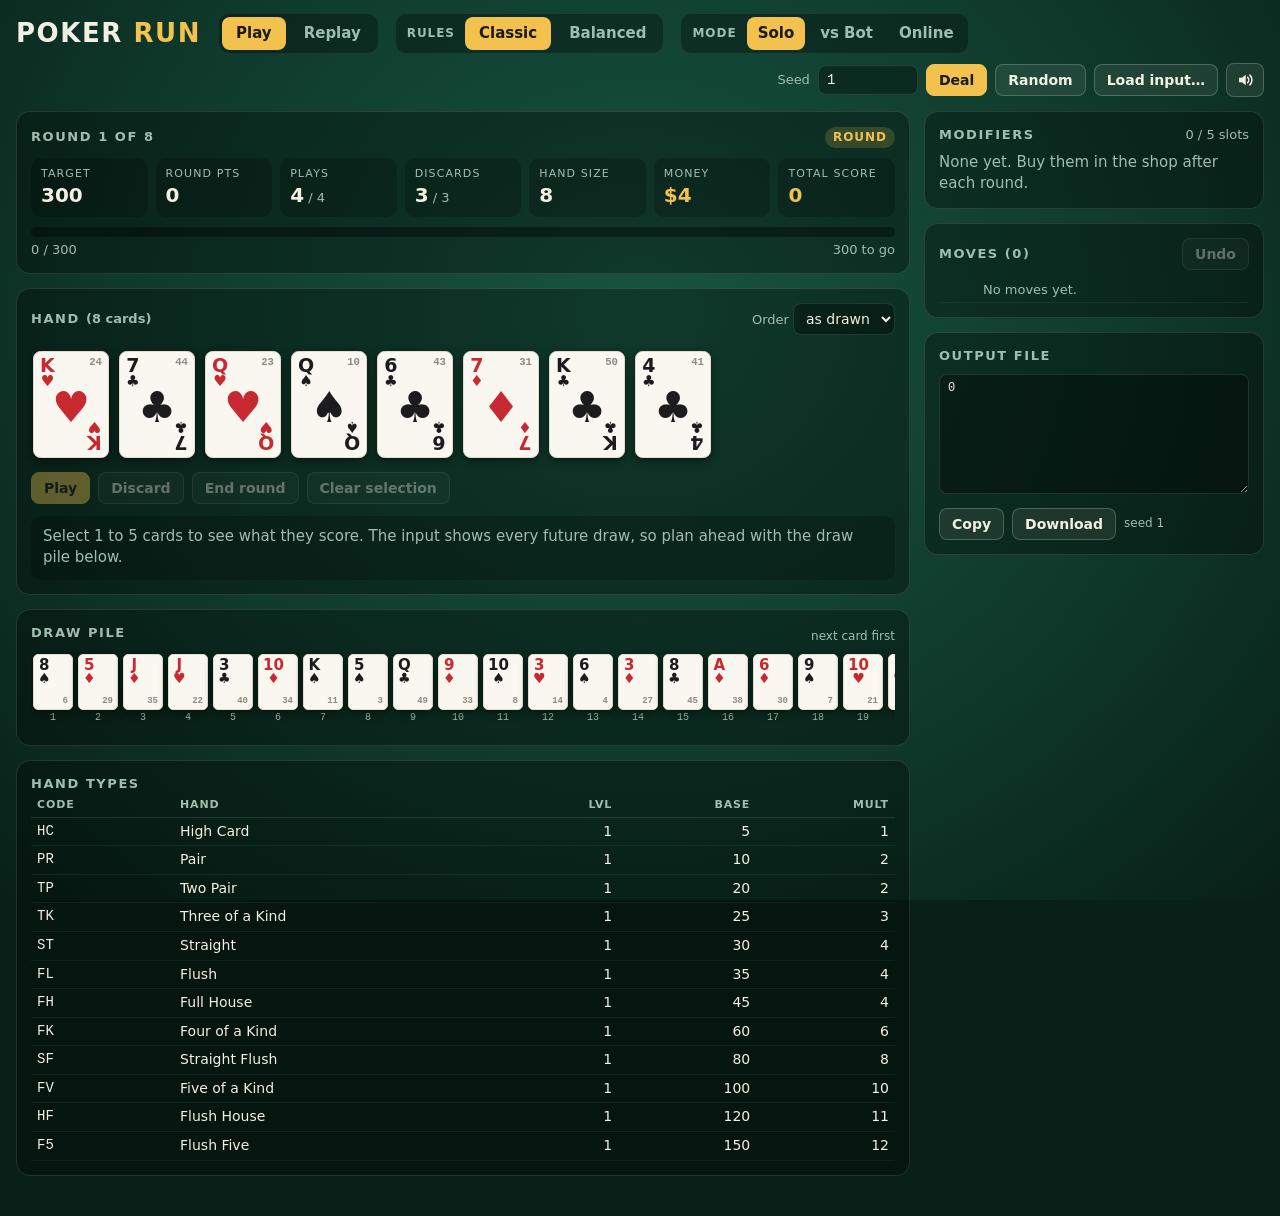
==== commit 15c49993: "Online multiplayer: rooms with a code, live turns, results saved to accounts Players on separate dev" ====
--- a/poker_run/web/index.html
+++ b/poker_run/web/index.html
@@ -290,7 +290,7 @@
 .btn.icon[aria-pressed="false"] { color: var(--muted); }
 
 
-/* ---------- multiplayer: setup, turn bar, hand-off, race, results */
+/* ---------- vs Bot and Online: setup, turn bar, waiting, race, results */
 .source.mp > :not(#sound-btn) { display: none; }
 .kind-pick .tab { padding: 6px 11px; }
 .pdot { display: inline-block; flex: none; width: 10px; height: 10px; border-radius: 50%; background: var(--pc, var(--gold)); box-shadow: 0 0 8px var(--pc, var(--gold)); vertical-align: 0.05em; }
@@ -320,11 +320,6 @@
 .card.back { --w: 54px; background: repeating-linear-gradient(45deg, #7a1f2b 0 6px, #63161f 6px 12px); border: 3px solid var(--card); margin: 0 -10px; transform-origin: 50% 120%; animation: breathe 3.2s ease-in-out infinite; animation-delay: var(--d, 0s); }
 .card.back::before { content: ""; position: absolute; inset: 6px; border-radius: 4px; border: 1px solid rgba(242, 193, 78, 0.45); }
 @keyframes breathe { 0%, 100% { translate: 0 0; } 50% { translate: 0 -5px; } }
-.recap { display: grid; gap: 6px; text-align: left; max-width: 640px; margin: 20px auto 0; }
-.recap .ev { display: grid; grid-template-columns: auto minmax(0, 1fr); gap: 2px 10px; align-items: baseline; background: var(--panel-2); border-radius: 10px; padding: 8px 12px; border-left: 3px solid var(--pc, var(--gold)); animation: msg 0.5s var(--glide) backwards; animation-delay: var(--d, 0ms); }
-.recap .ev .t { font-size: 14px; overflow-wrap: anywhere; }
-.recap .ev .s { grid-column: 2; font-size: 13px; color: var(--muted); overflow-wrap: anywhere; }
-.recap h3 { font-size: 12px; color: var(--muted); text-transform: uppercase; letter-spacing: 0.12em; font-weight: 600; }
 .race .lane { display: grid; grid-template-columns: minmax(0, 9em) minmax(0, 1fr) auto; gap: 10px; align-items: center; margin: 8px 0; }
 .race .lane .nm { display: flex; gap: 7px; align-items: center; min-width: 0; font-weight: 700; overflow: hidden; text-overflow: ellipsis; white-space: nowrap; }
 .race .track { height: 10px; border-radius: 6px; background: rgba(0, 0, 0, 0.4); overflow: hidden; }
@@ -364,6 +359,56 @@
 .outputs summary { color: var(--cream); }
 .outputs textarea { min-height: 120px; font-size: 12px; margin-top: 8px; }
 
+/* ---------- online rooms */
+a.btn { text-decoration: none; display: inline-block; }
+.online-grid { display: grid; grid-template-columns: minmax(0, 3fr) minmax(0, 2fr); gap: 14px; align-items: start; }
+.online-grid > .panel { margin: 0; }
+.setup .row > .k.lbl { min-width: 5.5em; color: var(--muted); font-size: 13px; font-weight: 600; }
+.setup .tabs .tab { padding: 5px 11px; }
+.setup .tabs { flex-wrap: wrap; }
+label.check { display: inline-flex; align-items: center; gap: 6px; color: var(--muted); font-size: 14px; cursor: pointer; }
+.code-input { font: 700 22px/1.2 var(--mono) !important; letter-spacing: 0.22em; text-transform: uppercase; width: 8.5em; max-width: 100%; text-align: center; }
+.lobby { text-align: center; }
+.lobby .kicker { color: var(--muted); text-transform: uppercase; letter-spacing: 0.12em; font-size: 12px; font-weight: 700; overflow-wrap: anywhere; }
+.lobby .kicker b { color: var(--cream); }
+.room-code { font: 800 clamp(44px, 12vw, 76px)/1.05 var(--mono); letter-spacing: 0.16em; color: var(--gold); margin: 10px 0 10px; padding-left: 0.16em; text-shadow: 0 0 30px rgba(242, 193, 78, 0.3); user-select: all; }
+.lobby .seats { display: grid; gap: 8px; text-align: left; max-width: 640px; margin: 0 auto; }
+.lobby .seat { display: flex; flex-wrap: wrap; align-items: center; gap: 6px 10px; background: var(--panel-2); border-radius: 10px; padding: 9px 12px; border-left: 3px solid var(--pc); animation: msg 0.4s var(--glide) backwards; }
+.lobby .seat.open { border-left-style: dashed; opacity: 0.85; }
+.lobby .actions { justify-content: center; }
+.ready { font-size: 12px; font-weight: 700; color: var(--muted); padding: 2px 8px; border-radius: 999px; background: rgba(0, 0, 0, 0.25); white-space: nowrap; }
+.ready.yes { color: #10291c; background: var(--ok); }
+.host-badge { font-size: 11px; font-weight: 800; text-transform: uppercase; letter-spacing: 0.08em; color: #1b1a14; background: var(--gold); border-radius: 6px; padding: 1px 6px; }
+.presence { font-size: 12px; color: var(--muted); white-space: nowrap; }
+.presence::before { content: ""; display: inline-block; width: 7px; height: 7px; border-radius: 50%; margin-right: 4px; background: rgba(244, 239, 227, 0.3); vertical-align: 0.05em; }
+.presence.on { color: var(--ok); }
+.presence.on::before { background: var(--ok); box-shadow: 0 0 6px var(--ok); }
+.host-settings { text-align: left; max-width: 640px; margin: 12px auto 0; background: var(--panel-2); border-radius: 10px; padding: 8px 12px; }
+.host-settings summary { cursor: pointer; font-weight: 700; }
+.host-settings .grid { display: grid; gap: 8px; }
+.host-settings .row { display: flex; flex-wrap: wrap; align-items: center; gap: 8px 10px; }
+.host-settings .k.lbl { min-width: 4.5em; color: var(--muted); font-size: 13px; font-weight: 600; }
+.host-settings .tabs .tab { padding: 4px 10px; font-size: 13px; }
+.room-chip { font-weight: 800; color: var(--gold); letter-spacing: 0.1em; }
+.match-row { display: grid; grid-template-columns: auto minmax(0, 1fr) auto; gap: 6px 12px; align-items: center; padding: 9px 4px; border-bottom: 1px solid rgba(244, 239, 227, 0.06); }
+.match-row .mp-chip { display: inline-flex; align-items: center; gap: 5px; margin: 4px 4px 0 0; white-space: normal; }
+.place-badge { display: inline-grid; place-items: center; min-width: 2.6em; height: 2.6em; border-radius: 50%; background: var(--panel-2); font-weight: 800; color: var(--muted); font-size: 13px; }
+.place-badge.win { background: var(--gold); color: #1b1a14; }
+.banner { display: flex; flex-wrap: wrap; align-items: center; gap: 8px; background: rgba(226, 88, 76, 0.18); border: 1px solid rgba(226, 88, 76, 0.45); color: #ffd6cf; border-radius: 10px; padding: 9px 14px; margin-bottom: 12px; animation: msg 0.35s var(--glide) backwards; }
+.spin { width: 14px; height: 14px; border-radius: 50%; border: 2px solid rgba(255, 214, 207, 0.35); border-top-color: #ffd6cf; animation: spin 0.9s linear infinite; }
+@keyframes spin { to { transform: rotate(360deg); } }
+#toasts { position: fixed; right: 16px; bottom: 16px; z-index: 60; display: grid; gap: 8px; width: min(360px, calc(100vw - 32px)); pointer-events: none; }
+.toast { background: rgba(8, 32, 24, 0.94); border: 1px solid var(--line); border-left: 4px solid var(--pc, var(--gold)); border-radius: 12px; padding: 10px 14px; box-shadow: 0 10px 30px rgba(0, 0, 0, 0.4); font-size: 14px; animation: toast-in 0.45s var(--spring) backwards; transition: opacity 0.4s ease, transform 0.4s ease; overflow-wrap: anywhere; }
+.toast.out { opacity: 0; transform: translateY(6px); }
+@keyframes toast-in { from { transform: translateY(14px) scale(0.96); opacity: 0; } }
+.handoff .presence { font-size: 14px; vertical-align: middle; }
+@media (max-width: 860px) { .online-grid { grid-template-columns: minmax(0, 1fr); } }
+@media (max-width: 600px) {
+  .match-row { grid-template-columns: auto minmax(0, 1fr); }
+  .match-row > .actions { grid-column: 1 / -1; }
+  #toasts { right: 10px; left: 10px; bottom: 10px; width: auto; }
+}
+
 @media (max-width: 600px) {
   :root { --cw: 54px; }
   .wrap { padding: 10px 10px 30px; }
@@ -401,8 +446,7 @@
       <span class="lbl" aria-hidden="true">Mode</span>
       <button class="tab" role="radio" aria-checked="true" data-act="kind" data-v="solo" title="Play alone (the contest)">Solo</button>
       <button class="tab" role="radio" aria-checked="false" data-act="kind" data-v="bot" title="Race a computer player on the same deal">vs Bot</button>
-      <button class="tab" role="radio" aria-checked="false" data-act="kind" data-v="hotseat" title="2 to 4 players on one device, taking turns round by round">Pass &amp; play</button>
-      <button class="tab" role="radio" aria-checked="false" data-act="kind" data-v="draft" title="Pass and play with one shared shop: what someone buys is gone for everyone else">Draft</button>
+      <button class="tab" role="radio" aria-checked="false" data-act="kind" data-v="online" title="Play people on their own devices: rooms with a code (needs an account)">Online</button>
     </div>
     <div class="source" id="source-bar">
       <label for="seed">Seed</label>
@@ -414,6 +458,7 @@
     </div>
   </header>
   <div id="fx" aria-hidden="true"></div>
+  <div id="toasts" role="status" aria-live="polite"></div>
   <div id="scroll-line" aria-hidden="true"></div>
   <button type="button" id="mini" aria-label="Back to the round status" tabindex="-1"></button>
 
@@ -682,7 +727,19 @@
     return "";
   }
 
-  return { SUIT_GLYPH, SUIT_LETTER, esc, rankLabel, faceText, isRed, isModified, num, prettyMod, rulesTitle, rulesChanges,
+  // The page's URL hash: "#seed=7", "#seed=7&rules=balanced", "#mode=bot", "#mode=online&create=draft",
+  // "#room=K7M3Q" (an online room), "#match=12" (a saved online match).
+  // Values are returned as written (seed and match as numbers, the room code upper-cased); the app
+  // checks them against its modes, rulesets and code format.
+  function parseHash(hash) {
+    const get = (re) => { const m = re.exec(String(hash || "")); return m ? m[1] : null; };
+    const seed = get(/(?:^#|&)seed=(-?\d+)/), rules = get(/(?:^#|&)rules=(\w+)/), mode = get(/(?:^#|&)mode=(\w+)/);
+    const room = get(/(?:^#|&)room=(\w+)/), match = get(/(?:^#|&)match=(\d+)/), create = get(/(?:^#|&)create=(\w+)/);
+    return { seed: seed === null ? null : Number(seed), rules, mode: mode === null ? null : mode.toLowerCase(),
+      room: room === null ? null : room.toUpperCase(), match: match === null ? null : Number(match), create: create === null ? null : create.toLowerCase() };
+  }
+
+  return { SUIT_GLYPH, SUIT_LETTER, esc, rankLabel, faceText, isRed, isModified, num, prettyMod, rulesTitle, rulesChanges, parseHash,
     buildGame, replayStates, moveCards, describe, roundReward, preview, formula, verdictText, outcome, nextRoundPile, sortedHand, deckOrder, modState };
 })(typeof PokerRun !== "undefined" ? PokerRun : require("./engine.js"));
 
@@ -708,29 +765,26 @@
     sort: "draw",
     msg: null,           // {kind: 'err'|'ok', text}
     rp: null,            // replay state
+    rpRules: null,       // rules for the Replay tab when they differ from S.rules (an online match's)
     rpStep: 0,
-    kind: "solo",        // solo | bot | hotseat | draft (multiplayer modes, see M below)
-    who: "",             // "" for the solo game, "<kind>:<seat>" while a multiplayer player is shown
+    kind: "solo",        // solo | bot | online (see M and ON below)
+    who: "",             // "" for the solo game, "bot:0" or "online:<code>" while another game is shown
   };
 
-  // Multiplayer state. While a multiplayer player's game is on screen, S.source/inputText/inst/
-  // moves/labels/game/sel/deckPick/msg are theirs and the solo game waits in M.stash.
+  // vs Bot and online state. While a vs Bot or online game is on screen, S.source/inputText/inst/
+  // moves/labels/game/sel/deckPick/msg are that game's and the solo game waits in M.stash.
   const M = {
     stash: null,
-    rules: "classic",    // ruleset for new multiplayer matches
-    setups: {
-      bot: { seed: 1, name: "You", level: "normal" },
-      hotseat: { seed: 1, n: 2, players: [1, 2, 3, 4].map((i) => ({ name: `Player ${i}`, bot: null })) },
-      draft: { seed: 1, n: 3, players: [1, 2, 3, 4].map((i) => ({ name: i <= 2 ? `Player ${i}` : `Bot ${i}`, bot: i <= 2 ? null : "normal" })) },
-    },
-    games: { bot: null, hotseat: null, draft: null },  // the match of each mode (see mpStart)
+    rules: "classic",    // ruleset for new vs Bot matches
+    setups: { bot: { seed: 1, name: "You", level: "normal" } },
+    games: { bot: null },  // the vs Bot match (see mpStart)
   };
 
   // ---------- persistence (per-viewer convenience only)
   function save() {
     const solo = M.stash || S;   // always the solo game, even while a multiplayer one is shown
     try { localStorage.setItem(STORE_KEY, JSON.stringify({ source: solo.source, moves: solo.moves, sort: S.sort, rules: S.rules })); } catch (e) { /* storage unavailable */ }
-    if (S.kind !== "solo") saveMP();
+    if (S.kind === "bot") saveMP();
   }
   function restore() {
     try {
@@ -1048,7 +1102,7 @@
   }
 
   function doMove(line) {
-    if (M.stash) return mpMove(line);
+    if (M.stash) return S.kind === "online" ? onlineMove(line) : mpMove(line);
     const before = S.game;
     const g = S.game.clone();
     const label = UI.describe(S.game, line);
@@ -1070,6 +1124,7 @@
   }
 
   function undo() {
+    if (M.stash && S.kind === "online") { S.msg = { kind: "err", text: "Moves sent to the room can't be undone." }; Sound.oops(); render(); return; }
     if (M.stash) { mpUndo(); return; }
     if (!S.moves.length) return;
     const last = S.moves[S.moves.length - 1];
@@ -1243,20 +1298,20 @@
   function shopHTML(g) {
     const prices = g.prices();
     const queue = g.inst.offers[g.round];
-    const st = M.stash ? mpCur() : null, seat = st ? st.viewer : -1;   // a multiplayer player's shop
-    const slots = st ? st.match.shopSlots(seat) : g.visibleSlots();
-    const offers = slots.map(({ name, taken, owner }) => {
+    const ctx = shopCtx(g);   // the shared shop of an online draft: who owns what
+    const offers = g.visibleSlots().map(({ name, taken }) => {
       const [price, fx] = g.rules.modifiers[name];
+      const owner = ctx.owner(name);
       if (taken) return `<div class="offer sold"><div class="name">${esc(UI.prettyMod(name))}</div><div class="fx">Bought</div></div>`;
-      if (owner >= 0) return `<div class="offer sold" style="--pc:${COLORS[owner]}"><div class="name">${esc(UI.prettyMod(name))}</div><div class="fx">Drafted by <span class="pname">${esc(st.match.players[owner].name)}</span></div></div>`;
-      const err = st ? st.match.tryMove("buy " + name, seat) : g.tryMove("buy " + name);
+      if (owner) return `<div class="offer sold" style="--pc:${COLORS[owner.seat]}"><div class="name">${esc(UI.prettyMod(name))}</div><div class="fx">Drafted by <span class="pname">${esc(owner.name)}</span></div></div>`;
+      const err = ctx.buyErr(name);
       return `<div class="offer"><div class="name">${esc(UI.prettyMod(name))}</div><div class="fx">${esc(fx)}</div>
         <div class="row"><span class="cost">$${price}</span>${btn("Buy", "buy", { v: name, cls: "primary small", err, aria: `Buy ${name} for $${price}` })}</div></div>`;
     }).join("");
     const later = queue.slice(g.offer_pos + g.rules.shop_window).map((m) => {
-      const owner = st ? st.match.ownerOf(m, seat) : -1;
-      const tip = owner >= 0 ? `drafted by ${st.match.players[owner].name}` : g.rules.modifiers[m] ? `$${g.rules.modifiers[m][0]}: ${g.rules.modifiers[m][1]}` : "";
-      return `<span class="chip" title="${esc(tip)}"${owner >= 0 ? ' style="opacity:.45;text-decoration:line-through"' : ""}>${esc(UI.prettyMod(m))}</span>`;
+      const owner = ctx.owner(m);
+      const tip = owner ? `drafted by ${owner.name}` : g.rules.modifiers[m] ? `$${g.rules.modifiers[m][0]}: ${g.rules.modifiers[m][1]}` : "";
+      return `<span class="chip" title="${esc(tip)}"${owner ? ' style="opacity:.45;text-decoration:line-through"' : ""}>${esc(UI.prettyMod(m))}</span>`;
     }).join("");
     const pick = S.deckPick;
     let deckActions = '<span class="muted">Pick a card below to remove, paint or promote it.</span>';
@@ -1274,8 +1329,8 @@
       : cardHTML(g, c, { size: "deckc", cls: "gone", aria: "removed" })).join("");
     return `<section class="panel" aria-label="Shop">
       <div class="toolbar"><h2 style="margin:0">Shop after round ${g.round + 1}</h2>
-        <div class="actions">${btn(st && st.match.mode === "draft" ? "Done shopping →" : st && st.match.mode === "rounds" ? "Next round · end turn →" : "Next round →", "next", { cls: "primary", err: g.tryMove("next") })}</div></div>
-      <p class="muted" style="margin:6px 0 10px;font-size:13px">Offers ${g.offer_pos + 1}–${Math.min(g.offer_pos + g.rules.shop_window, queue.length)} of ${queue.length} in this shop's queue.${st && st.match.mode === "draft" ? ` ${esc(draftNote(st, seat))}` : ""}</p>
+        <div class="actions">${btn(ctx.next, "next", { cls: "primary", err: g.tryMove("next") })}</div></div>
+      <p class="muted" style="margin:6px 0 10px;font-size:13px">Offers ${g.offer_pos + 1}–${Math.min(g.offer_pos + g.rules.shop_window, queue.length)} of ${queue.length} in this shop's queue.${ctx.note ? ` ${esc(ctx.note)}` : ""}</p>
       <div class="offers">${offers || '<p class="muted">No offers.</p>'}</div>
       <div class="actions" style="margin-top:10px">
         ${btn("Reroll", "reroll", { price: prices.reroll, err: g.tryMove("reroll") })}
@@ -1339,8 +1394,16 @@
   function sourceLabel() { return S.source.type === "seed" ? `seed ${S.source.seed}` : "custom input"; }
 
   function renderPlay() {
-    if (S.kind !== "solo" && mpRender()) return;
+    if (S.kind === "bot" && mpRender()) return;
+    if (S.kind === "online" && onlineRender()) return;
     const g = S.game;
+    if (S.kind === "online") {   // your own game in an online room
+      $("play-main").innerHTML = onlinePlayHTML(g);
+      $("play-side").innerHTML = onlinePlayersHTML(ON.view) + sideHTML(g);
+      Feel.afterRender(g);
+      Scroll.fill(g);
+      return;
+    }
     const st = M.stash ? mpCur() : null;
     let main = (st ? mpTopHTML(st) : "") + statusHTML(g);
     if (g.phase === "play") {
@@ -1366,14 +1429,15 @@
   // ---------- replay
   function runReplay() {
     const input = $("rp-input").value, output = $("rp-output").value;
-    const [code, v] = PR.check(input, output, S.rules);
-    const rp = { code, verdict: v, rules: S.rules, inst: null, moves: [], states: null, errorAt: null, error: null, labels: [] };
+    const rules = S.rpRules || S.rules;
+    const [code, v] = PR.check(input, output, rules);
+    const rp = { code, verdict: v, rules, inst: null, moves: [], states: null, errorAt: null, error: null, labels: [] };
     try { rp.inst = PR.parseInstance(input); } catch (e) { if (!(e instanceof PR.BadInput)) throw e; }
     if (rp.inst) {
       try { rp.moves = PR.parseOutput(output); } catch (e) { rp.moves = null; }
     }
     if (rp.inst && rp.moves) {
-      const r = UI.replayStates(rp.inst, rp.moves, S.rules);
+      const r = UI.replayStates(rp.inst, rp.moves, rules);
       rp.states = r.states; rp.errorAt = r.errorAt; rp.error = r.error;
       rp.labels = rp.moves.map((m, i) => (i < r.states.length ? UI.describe(r.states[i], m) : ""));
     }
@@ -1459,6 +1523,7 @@
     $("source-bar").classList.toggle("hidden", S.mode !== "play");
     $("source-bar").classList.toggle("mp", S.kind !== "solo");
     $("kind-pick").classList.toggle("hidden", S.mode !== "play");
+    $("rules-pick").classList.toggle("hidden", S.mode === "play" && S.kind === "online");   // a room has its own rules
     const rules = curRules();
     document.querySelectorAll('[data-act="rules"]').forEach((b) => b.setAttribute("aria-checked", String(b.dataset.v === rules)));
     document.querySelectorAll('[data-act="kind"]').forEach((b) => b.setAttribute("aria-checked", String(b.dataset.v === S.kind)));
@@ -1486,12 +1551,14 @@
   }
 
   // ======================================================================
-  // Multiplayer: vs Bot, pass-and-play and the shared-shop draft (bot.js, multiplayer.js).
-  // Each mode keeps one match (M.games[kind]); the solo game is never touched.
+  // Other players: vs Bot (a computer player on this device: bot.js, multiplayer.js) and
+  // Online (rooms on the Poker Run server, which is the authority: platform/API.md,
+  // "Online multiplayer"). The solo game is never touched.
   // ======================================================================
   const MP_KEY = "poker-run:mp:v1", KIND_KEY = "poker-run:kind";
-  const KINDS = { solo: "Solo", bot: "vs Bot", hotseat: "Pass & play", draft: "Draft" };
-  const MODE_OF = { bot: "race", hotseat: "rounds", draft: "draft" };
+  const KINDS = { solo: "Solo", bot: "vs Bot", online: "Online" };
+  // The same-device modes that were removed: their old links and saved choices open Online.
+  const OLD_KINDS = { hotseat: "rounds", draft: "draft" };
   const COLORS = ["#f2c14e", "#6fd0e0", "#f08a76", "#b8a4f4"];
   const LEVEL_NAMES = { easy: "Easy", normal: "Normal", hard: "Hard" };
   const isRules = (r) => typeof r === "string" && Object.prototype.hasOwnProperty.call(PR.RULESETS, r);
@@ -1499,28 +1566,32 @@
   const randomSeed = () => Math.floor(Math.random() * 1000000) + 1;
   const scrollTop = () => { try { scrollTo({ top: 0, behavior: Feel.calm ? "auto" : "smooth" }); } catch (e) { /* old browsers */ } };
 
-  function mpCur() { return S.kind !== "solo" ? M.games[S.kind] : null; }
+  function mpCur() { return S.kind === "bot" ? M.games.bot : null; }
   function curRules() {
-    if (S.mode !== "play" || S.kind === "solo") return S.rules;
+    if (S.mode === "replay") return S.rpRules || S.rules;
+    if (S.kind === "solo") return S.rules;
+    if (S.kind === "online") return ON.view ? ON.view.rules : ON.form.rules;
     const st = mpCur();
     return st && !st.match.over ? st.match.rules : M.rules;
   }
   function mpWho() {
-    const st = M.stash ? mpCur() : null;
+    if (!M.stash) return null;
+    if (S.kind === "online") { const me = onMe(); return me ? { name: me.name, color: COLORS[me.seat] } : null; }
+    const st = mpCur();
     return st ? { name: st.match.players[st.viewer].name, color: COLORS[st.viewer] } : null;
   }
   function undoErr() {
     if (!M.stash) return S.moves.length ? "" : "Nothing to undo";
-    return mpCur().match.canUndo() ? "" : "Only moves made in this turn can be undone";
-  }
-
-  // ---- persistence: setups and each mode's match (its seed and move log), per viewer
+    if (S.kind === "online") return "Moves sent to the room can't be undone";
+    return mpCur().match.canUndo() ? "" : "Only moves of the round or shop you are in can be undone";
+  }
+
+  // ---- vs Bot persistence: the setup and the match (its seed and move log), per viewer.
+  // Saves from older versions may hold same-device matches (hotseat, draft): they are dropped.
   function saveMP() {
-    const games = {};
-    for (const [k, st] of Object.entries(M.games)) {
-      if (st) games[k] = { seed: st.seed, match: st.match.toJSON(), screen: st.screen, viewer: st.viewer, revealed: st.revealed, from: st.from };
-    }
-    try { localStorage.setItem(MP_KEY, JSON.stringify({ rules: M.rules, setups: M.setups, games })); } catch (e) { /* storage unavailable */ }
+    const st = M.games.bot;
+    const games = st ? { bot: { seed: st.seed, match: st.match.toJSON(), screen: st.screen, revealed: st.revealed } } : {};
+    try { localStorage.setItem(MP_KEY, JSON.stringify({ rules: M.rules, setups: { bot: M.setups.bot }, games })); } catch (e) { /* storage unavailable */ }
   }
 
   function restoreMP() {
@@ -1528,111 +1599,101 @@
     try { raw = JSON.parse(localStorage.getItem(MP_KEY) || "null"); } catch (e) { raw = null; }
     if (!raw || typeof raw !== "object") return;
     if (isRules(raw.rules)) M.rules = raw.rules;
-    const su = raw.setups || {};
-    if (su.bot && typeof su.bot === "object") {
-      if (typeof su.bot.name === "string") M.setups.bot.name = su.bot.name.slice(0, 24);
-      if (LEVEL_NAMES[su.bot.level]) M.setups.bot.level = su.bot.level;
-      if (Number.isSafeInteger(su.bot.seed)) M.setups.bot.seed = su.bot.seed;
-    }
-    for (const k of ["hotseat", "draft"]) {
-      const s = su[k];
-      if (!s || typeof s !== "object") continue;
-      if ([2, 3, 4].includes(s.n)) M.setups[k].n = s.n;
-      if (Number.isSafeInteger(s.seed)) M.setups[k].seed = s.seed;
-      (Array.isArray(s.players) ? s.players : []).slice(0, 4).forEach((p, i) => {
-        if (p && typeof p.name === "string") M.setups[k].players[i].name = p.name.slice(0, 24);
-        if (p && (p.bot === null || LEVEL_NAMES[p.bot])) M.setups[k].players[i].bot = p.bot;
-      });
-    }
-    for (const k of Object.keys(M.games)) {
-      const g = raw.games && raw.games[k];
-      if (!g || !Number.isSafeInteger(g.seed) || !g.match) continue;
+    const su = raw.setups && raw.setups.bot;
+    if (su && typeof su === "object") {
+      if (typeof su.name === "string") M.setups.bot.name = su.name.slice(0, 24);
+      if (LEVEL_NAMES[su.level]) M.setups.bot.level = su.level;
+      if (Number.isSafeInteger(su.seed)) M.setups.bot.seed = su.seed;
+    }
+    const g = raw.games && raw.games.bot;
+    if (g && Number.isSafeInteger(g.seed) && g.match && typeof g.match === "object") {
       try {
-        const st = newMatch(k, g.seed, g.match);
-        st.screen = ["turn", "handoff", "results"].includes(g.screen) ? g.screen : "handoff";
-        st.viewer = Number.isInteger(g.viewer) ? g.viewer : -1;
+        const st = newMatch(g.seed, g.match);
+        st.screen = g.screen === "results" ? "results" : "turn";
         st.revealed = Number.isInteger(g.revealed) ? g.revealed : 0;
-        st.from = Number.isInteger(g.from) ? g.from : -1;
         st.celebrated = st.screen === "results";
-        M.games[k] = st;
-      } catch (e) { M.games[k] = null; /* a stale or broken save: start over */ }
-    }
-  }
-
-  function newMatch(kind, seed, opts) {
+        M.games.bot = st;
+      } catch (e) { M.games.bot = null; /* a stale or broken save: start over */ }
+    }
+    if (raw.games && Object.keys(raw.games).some((k) => k !== "bot")) saveMP();   // clear the old modes' saves
+  }
+
+  function newMatch(seed, opts) {
     const inst = PR.generate(seed);
     const match = new PokerMulti.Match(inst, opts);
-    if (match.mode !== MODE_OF[kind]) throw new Error("mode mismatch");
-    return { kind, seed, text: PR.formatInstance(inst), match, screen: "handoff", viewer: -1, revealed: 0, from: -1, labels: {}, celebrated: false };
-  }
-
-  function mpStart(kind, seed) {
-    const su = M.setups[kind];
-    const players = kind === "bot"
-      ? [{ name: su.name.trim() || "You" }, { name: "Bot", bot: su.level }]
-      : su.players.slice(0, su.n).map((p, i) => ({ name: p.name.trim() || `Player ${i + 1}`, bot: p.bot || null }));
-    const st = newMatch(kind, seed, { mode: MODE_OF[kind], rules: M.rules, players });
-    const mt = st.match, humans = players.filter((p) => !p.bot).length;
-    if (mt.over) st.screen = "results";
-    else if (kind === "bot" || (humans === 1 && !mt.history.length)) { st.screen = "turn"; st.viewer = mt.turn.seat; }
+    if (match.mode !== "race" || match.players.length !== 2 || !match.players[1].bot) throw new Error("not a vs Bot match");
+    return { kind: "bot", seed, text: PR.formatInstance(inst), match, screen: "turn", viewer: 0, revealed: 0, labels: {}, celebrated: false };
+  }
+
+  function mpStart(seed) {
+    const su = M.setups.bot;
+    const players = [{ name: su.name.trim() || "You" }, { name: "Bot", bot: su.level }];
+    const st = newMatch(seed, { mode: "race", rules: M.rules, players });
+    if (st.match.over) st.screen = "results";
     su.seed = seed;
-    M.games[kind] = st;
+    M.games.bot = st;
     S.who = "";   // a new match: every hand is dealt fresh
     saveMP();
     return st;
   }
 
-  // ---- whose game is on screen
+  // ---- whose game is on screen (the solo game waits in M.stash)
+  function stashSolo() {
+    if (!M.stash) M.stash = { source: S.source, inputText: S.inputText, inst: S.inst, moves: S.moves, labels: S.labels, game: S.game, sel: S.sel, deckPick: S.deckPick, msg: S.msg, who: S.who };
+  }
+  function showGame(who, seed, text, inst, game, moves, labels) {
+    stashSolo();
+    if (S.who !== who) { S.sel = []; S.deckPick = null; S.msg = null; S.who = who; }
+    S.source = { type: "seed", seed };
+    S.inputText = text;
+    S.inst = inst;
+    S.game = game;
+    S.moves = moves.slice();
+    S.labels = labels;
+  }
   function useSeat(st, seat) {
-    if (!M.stash) M.stash = { source: S.source, inputText: S.inputText, inst: S.inst, moves: S.moves, labels: S.labels, game: S.game, sel: S.sel, deckPick: S.deckPick, msg: S.msg, who: S.who };
-    const who = `${st.kind}:${seat}`;
-    if (S.who !== who) { S.sel = []; S.deckPick = null; S.msg = null; S.who = who; }
-    const pl = st.match.players[seat];
-    S.source = { type: "seed", seed: st.seed };
-    S.inputText = st.text;
-    S.inst = st.match.inst;
-    S.game = pl.game;
-    S.moves = pl.moves.slice();
-    S.labels = labelsOf(st, seat);
+    showGame(`bot:${seat}`, st.seed, st.text, st.match.inst, st.match.players[seat].game, st.match.players[seat].moves, labelsOf(st, seat));
   }
   function useSolo() { if (M.stash) { Object.assign(S, M.stash); M.stash = null; } }
 
-  function labelsOf(st, seat) {
-    const pl = st.match.players[seat], key = pl.moves.join("\n");
-    const c = st.labels[seat];
-    if (c && c.key === key) return c.labels;
-    const g = new PR.Game(st.match.inst, st.match.rules), labels = [];
-    for (const m of pl.moves) { labels.push(UI.describe(g, m)); g.apply(m); }
-    st.labels[seat] = { key, labels };
+  // describe() of each move, cached per move list
+  function movesLabels(cache, key, inst, rules, moves) {
+    const k = moves.join("\n");
+    const c = cache[key];
+    if (c && c.k === k) return c.labels;
+    const g = new PR.Game(inst, rules), labels = [];
+    for (const m of moves) { labels.push(UI.describe(g, m)); try { g.apply(m); } catch (e) { break; } }
+    cache[key] = { k, labels };
     return labels;
   }
+  function labelsOf(st, seat) { return movesLabels(st.labels, seat, st.match.inst, st.match.rules, st.match.players[seat].moves); }
 
   function setKind(k, quiet) {
     if (!KINDS[k] || k === S.kind) return;
+    if (S.kind === "online") onlineStop();
     S.kind = k;
     try { localStorage.setItem(KIND_KEY, k); } catch (e) { /* storage unavailable */ }
     if (!quiet) Sound.tap();
-    if (k === "solo") { useSolo(); soloHash(); } else {
-      try { history.replaceState(null, "", location.pathname + location.search); } catch (e) { /* no URL updates here */ }
-    }
+    useSolo();
+    if (k === "solo") soloHash();
+    else if (k === "online") { onlineHash(); onlineEnter(); }
+    else bareHash();
     if (!quiet) render();
   }
-
-  // ---- moves
+  function bareHash() { try { history.replaceState(null, "", location.pathname + location.search); } catch (e) { /* no URL updates here */ } }
+
+  // ---- vs Bot moves
   function mpMove(line) {
-    const st = mpCur(), mt = st.match, seat = st.viewer;
+    const st = mpCur(), mt = st.match, seat = 0;
     const err = mt.tryMove(line, seat);
     if (err) { S.msg = { kind: "err", text: `${line}: ${err}` }; Sound.oops(); renderKeepFocus(); return false; }
-    const before = S.game.clone(), n0 = mt.history.length;
-    mt.apply(line, seat);   // the bots move now too, if their turn comes
+    const before = S.game.clone();
+    mt.apply(line, seat);
     const after = mt.players[seat].game;
-    const others = mt.history.slice(n0 + 1).some((h) => h.seat !== seat);
     S.msg = null;
     S.sel = after.phase === "play" ? S.sel.filter((c) => after.hand.includes(c)) : [];
     if (S.deckPick !== null && (!after.in_deck[S.deckPick] || after.phase !== "shop")) S.deckPick = null;
-    st.from = seat;
     if (mt.over) st.screen = "results";
-    else if (mt.mode !== "race" && (mt.turn.seat !== seat || others)) st.screen = "handoff";
     saveMP();
     renderKeepFocus();
     Feel.afterMove(line, before, after);
@@ -1642,7 +1703,7 @@
 
   function mpUndo() {
     const st = mpCur(), mt = st.match;
-    if (!mt.canUndo()) { S.msg = { kind: "err", text: "Only moves made in this turn can be undone." }; Sound.oops(); render(); return; }
+    if (!mt.canUndo()) { S.msg = { kind: "err", text: "Only moves of the round or shop you are in can be undone." }; Sound.oops(); render(); return; }
     const last = mt.history[mt.history.length - 1].move;
     mt.undo();
     S.sel = []; S.deckPick = null;
@@ -1654,84 +1715,55 @@
   function mpRules(v) {
     if (!isRules(v) || v === curRules()) return;
     const st = mpCur();
-    const live = st && !st.match.over && st.match.history.some((h) => !st.match.players[h.seat].bot);
+    const live = st && !st.match.over && st.match.players[0].moves.length;
     if (live && !window.confirm(`Switch to the ${UI.rulesTitle(v)} rules? This match starts again on the same seed.`)) return;
     M.rules = v;
     Sound.shuffle();
-    if (st && !st.match.over) mpStart(S.kind, st.seed);
+    if (st && !st.match.over) mpStart(st.seed);
     saveMP();
     render();
   }
 
-  // ---- what to show
-  // Renders setup, hand-off or results and returns true; or points S at the player whose turn it is.
+  // ---- vs Bot: what to show. Renders the setup or the results and returns true, or points S at your game.
   function mpRender() {
     const st = mpCur();
-    if (!st) { useSolo(); $("play-main").innerHTML = setupHTML(S.kind); $("play-side").innerHTML = setupSideHTML(S.kind); Scroll.request(); return true; }
-    const mt = st.match;
-    if (mt.over) st.screen = "results";
+    if (!st) { useSolo(); $("play-main").innerHTML = setupHTML(); $("play-side").innerHTML = setupSideHTML(); Scroll.request(); return true; }
+    if (st.match.over) st.screen = "results";
     if (st.screen === "results") { useSolo(); renderResults(st); Scroll.request(); return true; }
-    const t = mt.turn;
-    if (mt.mode === "race") { st.viewer = t.seat; st.screen = "turn"; }
-    if (st.screen !== "turn" || st.viewer !== t.seat) {
-      st.screen = "handoff";
-      useSolo();
-      $("play-main").innerHTML = handoffHTML(st) + boardHTML(st, t.seat);
-      $("play-side").innerHTML = mpSideHTML(st);
-      const go = document.querySelector('[data-act="mp-reveal"]');
-      if (go) go.focus({ preventScroll: true });   // Enter or Space shows the next hand
-      Scroll.request();
-      return true;
-    }
-    useSeat(st, t.seat);
+    st.viewer = 0;
+    useSeat(st, 0);
     return false;
-  }
-
-  function stageText(st, t) {
-    const mt = st.match, R = mt.inst.rounds;
-    if (t.stage === "play") return `plays round ${t.round + 1} of ${R}`;
-    if (mt.mode === "draft") {
-      const order = mt.shopOrder(t.round), k = order.indexOf(t.seat) + 1;
-      return `picks ${ordinal(k)} of ${order.length} in the shared shop after round ${t.round + 1}`;
-    }
-    return `shops after round ${t.round + 1}`;
-  }
-
-  function draftNote(st, seat) {
-    const order = st.match.shopOrder(st.match.players[seat].game.round);
-    const k = order.indexOf(seat) + 1;
-    return `Shared shop: you pick ${ordinal(k)} of ${order.length} (lowest total first). A modifier another player owns is gone for you; one they sell comes back.`;
   }
 
   function chipsHTML(st) {
     const mt = st.match;
-    const lvl = mt.mode === "race" ? ` (${LEVEL_NAMES[mt.players[1].bot]})` : "";
-    return `<span class="mp-chip">${esc(KINDS[st.kind])}${lvl}</span><span class="mp-chip">seed <b>${st.seed}</b></span>` +
+    return `<span class="mp-chip">vs Bot (${esc(LEVEL_NAMES[mt.players[1].bot])})</span><span class="mp-chip">seed <b>${st.seed}</b></span>` +
       (mt.rules !== "classic" ? `<span class="rules-tag" style="margin:0">${esc(UI.rulesTitle(mt.rules))} rules</span>` : "");
   }
 
-  // The turn indicator above the game, and (vs Bot) the race.
+  // The turn indicator above the game, and the race.
   function mpTopHTML(st) {
     const mt = st.match, t = mt.turn, pl = mt.players[t.seat];
-    const what = mt.mode === "race" ? (t.stage === "play" ? `round ${t.round + 1} of ${mt.inst.rounds}` : `shop after round ${t.round + 1}`) : stageText(st, t);
+    const what = t.stage === "play" ? `round ${t.round + 1} of ${mt.inst.rounds}` : `shop after round ${t.round + 1}`;
     const bar = `<section class="panel turnbar" style="--pc:${COLORS[t.seat]}" aria-label="Whose turn">
       <span class="who"><span class="pdot"></span><span class="pname">${esc(pl.name)}</span></span><span class="what">${esc(what)}</span>
       <span class="tags">${chipsHTML(st)}</span></section>`;
-    return bar + (mt.mode === "race" ? raceHTML(st) : "");
-  }
-
-  // vs Bot: how many of the bot's rounds are shown (one per round the player has finished).
+    return bar + raceHTML(st);
+  }
+
+  // How many of the bot's rounds are shown (one per round the player has finished).
   function revealCount(st) {
     const me = st.match.players[0];
     return me.game.over ? st.match.inst.rounds : me.rounds.filter((r) => r.cleared !== null).length;
   }
   const roundsTotal = (pl, n) => pl.rounds.slice(0, n).reduce((a, r) => a + r.score, 0);
 
-  function pipsHTML(pl, n, fresh) {
-    const R = pl.game.inst.rounds, out = [];
+  // Round pips: rounds = [{score, cleared}] (cleared: true, false or null while playing)
+  function pipsHTML(rounds, R, fresh) {
+    const out = [];
     for (let r = 0; r < R; r++) {
-      const rec = r < n ? pl.rounds[r] : null;
-      const done = rec && rec.cleared !== null;
+      const rec = rounds[r] || null;
+      const done = rec && rec.cleared !== null && rec.cleared !== undefined;
       const cls = done ? (rec.cleared ? "ok" : "bad") : "";
       const pop = done && fresh && r >= fresh[0] && r < fresh[1] ? ` pop" style="--d:${(r - fresh[0]) * 140}ms` : "";
       out.push(`<span class="pip ${cls}${pop}" title="Round ${r + 1}${done ? `: ${rec.cleared ? "cleared" : "out"} with ${UI.num(rec.score)}` : ""}">${done ? (rec.cleared ? "✓" : "✗") + "&#8239;" + (r + 1) : r + 1}</span>`);
@@ -1739,8 +1771,8 @@
     return out.join("");
   }
 
-  function playsChips(rec) {
-    return rec.plays.map((p) => `<span class="chip">${esc(PR.HAND_NAMES[p.hand])} ${UI.num(p.points)}</span>`).join("");
+  function playsChips(plays) {
+    return plays.map((p) => `<span class="chip">${esc(PR.HAND_NAMES[p.hand])} ${UI.num(p.points)}</span>`).join("");
   }
 
   // One player's moves of one round (and its shop), with descriptions.
@@ -1761,7 +1793,7 @@
     const max = Math.max(1, myTotal, botTotal);
     const lane = (pl, total, shown, f) => `<div class="lane" style="--pc:${COLORS[pl.seat]}"><span class="nm"><span class="pdot"></span>${esc(pl.name)}</span>
       <span class="track"><i data-race-bar="${pl.seat}" style="width:${(100 * total) / max}%"></i></span><span class="score" data-race="${pl.seat}">${UI.num(total)}</span></div>
-      <div class="pips" style="--pc:${COLORS[pl.seat]};margin:-2px 0 10px">${pipsHTML(pl, shown, f)}</div>`;
+      <div class="pips" style="--pc:${COLORS[pl.seat]};margin:-2px 0 10px">${pipsHTML(pl.rounds.slice(0, shown), mt.inst.rounds, f)}</div>`;
     const diff = myTotal - botTotal;
     const lead = diff > 0 ? `${esc(me.name)} ${me.name === "You" ? "lead" : "leads"} by ${UI.num(diff)}` : diff < 0 ? `Bot leads by ${UI.num(-diff)}` : "Level";
     let reveal = `<p class="muted" style="margin:8px 0 0;font-size:13px">The bot plays the same deal. Its round ${me.game.round + 1} shows up when you finish yours.</p>`;
@@ -1770,7 +1802,7 @@
       const head = rec.cleared ? `cleared round ${r + 1}: <b>${UI.num(rec.score)}</b> / ${UI.num(mt.inst.targets[r])}` : `went out in round ${r + 1}: ${UI.num(rec.score)} / ${UI.num(mt.inst.targets[r])}`;
       const buys = rec.shop.filter((m) => m.startsWith("buy ")).map((m) => UI.prettyMod(m.slice(4)));
       reveal = `<div class="reveal${fresh ? " fresh" : ""}" style="--pc:${COLORS[1]}"><div><span class="pname">Bot</span> ${head}</div>
-        <div class="plays">${playsChips(rec)}${buys.length ? `<span class="chip on">bought ${esc(buys.join(", "))}</span>` : ""}</div>
+        <div class="plays">${playsChips(rec.plays)}${buys.length ? `<span class="chip on">bought ${esc(buys.join(", "))}</span>` : ""}</div>
         ${roundMovesHTML(st, 1, r)}</div>`;
     } else if (n > 0 && bot.game.over) {
       reveal = `<div class="reveal" style="--pc:${COLORS[1]}"><span class="pname">Bot</span> went out in round ${bot.game.round + 1}; you're racing its final ${UI.num(bot.game.total)}.</div>`;
@@ -1782,7 +1814,6 @@
 
   // After a vs Bot render: animate the bot's newly revealed rounds.
   function mpAfterRender(st) {
-    if (st.match.mode !== "race") return;
     const n = revealCount(st);
     if (n <= st.revealed) return;
     const bot = st.match.players[1], from = roundsTotal(bot, st.revealed), to = roundsTotal(bot, n);
@@ -1800,93 +1831,45 @@
     setTimeout(() => Sound.next(), 650);
   }
 
-  // Round-by-round scores of everyone. In a race, the bot's unrevealed rounds stay hidden.
-  function boardHTML(st, current, all) {
-    const mt = st.match, R = mt.inst.rounds;
-    const rows = mt.standings(), place = Object.fromEntries(rows.map((r) => [r.seat, r.place]));
-    const shown = (pl) => (all || mt.mode !== "race" || !pl.bot ? R : revealCount(st));
-    const done = Math.max(0, ...mt.players.map((p) => Math.min(shown(p), p.rounds.filter((r) => r.cleared !== null).length)));
+  // Round-by-round scores. rows: [{seat, name, tag, rounds: [{score, cleared}], total, place}]
+  function boardTableHTML(rows, R, current, title) {
+    const done = Math.max(0, ...rows.map((p) => p.rounds.filter((r) => r && r.cleared !== null && r.cleared !== undefined).length));
     const head = [...Array(R).keys()].map((r) => `<th>R${r + 1}</th>`).join("");
-    const body = mt.players.map((pl) => {
-      const n = shown(pl);
+    const body = rows.map((pl) => {
       const cells = [...Array(R).keys()].map((r) => {
-        const rec = r < n ? pl.rounds[r] : null;
+        const rec = pl.rounds[r];
         if (rec && rec.cleared === true) return `<td>${UI.num(rec.score)}</td>`;
         if (rec && rec.cleared === false) return `<td class="out" title="out">✗ ${UI.num(rec.score)}</td>`;
-        return `<td class="wait">${pl.game.over && r < n ? "" : "·"}</td>`;
+        return `<td class="wait">${pl.over && rec === undefined && r < pl.rounds.length ? "" : "·"}</td>`;
       }).join("");
-      const total = mt.mode === "race" && pl.bot && !all ? roundsTotal(pl, n) : pl.game.total;
-      return `<tr class="${pl.seat === current ? "me" : ""}" style="--pc:${COLORS[pl.seat]}"><td><span class="place">${all || mt.over ? place[pl.seat] : ""}</span><span class="pdot"></span> <span class="pname">${esc(pl.name)}</span>${pl.bot ? ` <span class="muted" style="font-size:12px">${esc(LEVEL_NAMES[pl.bot])} bot</span>` : ""}</td>${cells}<td class="tot">${UI.num(total)}</td></tr>`;
+      return `<tr class="${pl.seat === current ? "me" : ""}" style="--pc:${COLORS[pl.seat]}"><td><span class="place">${pl.place || ""}</span><span class="pdot"></span> <span class="pname">${esc(pl.name)}</span>${pl.tag ? ` <span class="muted" style="font-size:12px">${esc(pl.tag)}</span>` : ""}</td>${cells}<td class="tot">${UI.num(pl.total)}</td></tr>`;
     }).join("");
-    return `<section class="panel" aria-label="Standings"><div class="toolbar"><h2 style="margin:0">Standings</h2><span class="muted" style="font-size:13px">${done ? `after round ${done}` : "no rounds played yet"}</span></div>
+    return `<section class="panel" aria-label="${esc(title || "Standings")}"><div class="toolbar"><h2 style="margin:0">${esc(title || "Standings")}</h2><span class="muted" style="font-size:13px">${done ? `after round ${done}` : "no rounds played yet"}</span></div>
       <div class="scroll-x" style="margin-top:8px"><table class="board"><thead><tr><th>Player</th>${head}<th>Total</th></tr></thead><tbody>${body}</tbody></table></div></section>`;
   }
 
-  // Everything other players did since `seat` last moved, one line per turn.
-  function recapHTML(st, seat) {
-    const mt = st.match;
-    let from = 0;
-    for (let i = mt.history.length - 1; i >= 0; i--) if (mt.history[i].seat === seat) { from = i + 1; break; }
-    const groups = [];
-    for (let i = from; i < mt.history.length; i++) {
-      const h = mt.history[i], last = groups[groups.length - 1];
-      if (last && last.seat === h.seat && last.round === h.round && last.phase === h.phase) last.moves.push(h.move);
-      else groups.push({ seat: h.seat, round: h.round, phase: h.phase, moves: [h.move] });
-    }
-    if (!groups.length) return "";
-    const items = groups.slice(-12).map((gr, i) => {
-      const pl = mt.players[gr.seat], rec = pl.rounds[gr.round];
-      let t, sub = "";
-      if (gr.phase === "play") {
-        const target = UI.num(mt.inst.targets[gr.round]);
-        t = rec.cleared === null ? `is playing round ${gr.round + 1}` : rec.cleared ? `cleared round ${gr.round + 1}: <b>${UI.num(rec.score)}</b> / ${target}` : `went out in round ${gr.round + 1}: ${UI.num(rec.score)} / ${target}`;
-        sub = rec.plays.map((p) => `${PR.HAND_NAMES[p.hand]} ${UI.num(p.points)}`).join(" · ");
-      } else {
-        const buys = gr.moves.filter((m) => m.startsWith("buy ")).map((m) => UI.prettyMod(m.slice(4)));
-        const sells = gr.moves.filter((m) => m.startsWith("sell ")).map((m) => UI.prettyMod(m.slice(5)));
-        t = `shop after round ${gr.round + 1}: ${buys.length ? `bought <b>${esc(buys.join(", "))}</b>` : "bought no modifier"}${sells.length ? `, sold ${esc(sells.join(", "))}` : ""}`;
-        const other = gr.moves.filter((m) => !/^(buy|sell|next)\b/.test(m)).length;
-        sub = other ? `${other} other shop move${other === 1 ? "" : "s"} (levels, deck edits, rerolls)` : "";
-      }
-      return `<div class="ev" style="--pc:${COLORS[gr.seat]};--d:${i * 70}ms"><span class="pdot"></span><span class="t"><span class="pname">${esc(pl.name)}</span> ${t}</span>${sub ? `<span class="s">${esc(sub)}</span>` : ""}</div>`;
-    }).join("");
-    return `<div class="recap"><h3>Since ${esc(mt.players[seat].name)}'s last turn</h3>${items}</div>`;
-  }
-
-  function handoffHTML(st) {
-    const mt = st.match, t = mt.turn, pl = mt.players[t.seat];
-    const humans = mt.players.filter((p) => !p.bot).length;
-    const title = humans > 1 && st.from !== t.seat ? (st.from < 0 && !mt.history.length ? "First up" : "Pass to") : "Your turn,";
-    const backs = [0, 1, 2, 3, 4].map((i) => `<span class="card back" style="rotate:${(i - 2) * 7}deg;--d:${i * 0.18}s"></span>`).join("");
-    const label = humans > 1 ? `I'm ${pl.name}: show my hand` : "Continue";
-    return `<section class="panel handoff" style="--pc:${COLORS[t.seat]}" aria-label="Pass the device">
-      <div class="kicker">${esc(KINDS[st.kind])} · seed ${st.seed} · round ${t.round + 1} of ${mt.inst.rounds}</div>
-      <div class="fan" aria-hidden="true">${backs}</div>
-      <div class="to">${esc(title)}</div>
-      <div class="big-name">${esc(pl.name)}</div>
-      <p class="task">${esc(pl.name)} ${esc(stageText(st, t))}.</p>
-      ${humans > 1 ? `<p class="muted" style="margin:-8px 0 16px;font-size:13px">The other hands are hidden. Press when only ${esc(pl.name)} is looking.</p>` : ""}
-      <button type="button" class="btn primary" data-act="mp-reveal">${esc(label)}</button>
-      ${recapHTML(st, t.seat)}
-    </section>`;
+  function boardHTML(st, current) {
+    const mt = st.match, place = Object.fromEntries(mt.standings().map((r) => [r.seat, r.place]));
+    const rows = mt.players.map((pl) => ({ seat: pl.seat, name: pl.name, tag: pl.bot ? `${LEVEL_NAMES[pl.bot]} bot` : "", rounds: pl.rounds,
+      total: pl.game.total, place: mt.over ? place[pl.seat] : "", over: pl.game.over }));
+    return boardTableHTML(rows, mt.inst.rounds, current);
   }
 
   function statusOf(st, pl) {
-    const mt = st.match, g = pl.game, t = mt.turn;
-    if (mt.mode === "race" && pl.bot && !mt.over) {
+    const mt = st.match, g = pl.game;
+    if (pl.bot && !mt.over) {
       const n = revealCount(st);
       return n ? `round ${Math.min(n, pl.rounds.length)} shown` : "waiting for your round 1";
     }
     if (g.over) return g.cleared === mt.inst.rounds ? `cleared all ${mt.inst.rounds} rounds` : `out in round ${g.round + 1}`;
-    if (t && t.seat === pl.seat) return t.stage === "play" ? `playing round ${g.round + 1}` : "in the shop";
-    return g.phase === "shop" ? `waiting to shop (round ${g.round + 1})` : `waiting · round ${g.round + 1}`;
+    return g.phase === "play" ? `playing round ${g.round + 1}` : "in the shop";
   }
 
   function mpSideHTML(st) {
-    const mt = st.match, t = mt.turn;
+    const mt = st.match;
     const rows = mt.players.map((pl) => {
-      const total = mt.mode === "race" && pl.bot && !mt.over ? roundsTotal(pl, revealCount(st)) : pl.game.total;
-      return `<div class="pr${t && t.seat === pl.seat ? " now" : ""}" style="--pc:${COLORS[pl.seat]}"><span class="pdot"></span>
+      const total = pl.bot && !mt.over ? roundsTotal(pl, revealCount(st)) : pl.game.total;
+      return `<div class="pr${!pl.bot ? " now" : ""}" style="--pc:${COLORS[pl.seat]}"><span class="pdot"></span>
         <span style="min-width:0"><span class="pname">${esc(pl.name)}</span>${pl.bot ? ` <span class="muted" style="font-size:12px">${esc(LEVEL_NAMES[pl.bot])} bot</span>` : ""}<br><span class="muted" style="font-size:12px">${esc(statusOf(st, pl))}</span></span>
         <span class="gold" style="font-weight:800;font-variant-numeric:tabular-nums">${UI.num(total)}</span></div>`;
     }).join("");
@@ -1897,46 +1880,23 @@
     </section>`;
   }
 
-  // ---- setup
-  const MODE_TEXT = {
-    bot: "Race a computer player on the same deal. You both play every round; when you finish a round, the bot's same round is revealed.",
-    hotseat: "2 to 4 players on one device, all on the same deal, each with their own run. Turns go round by round, with a pass screen in between.",
-    draft: "Pass and play with one shared shop: after each round the players visit the shop one at a time, and a modifier someone owns is gone for everyone else.",
-  };
-
-  function modeRulesHTML(kind) {
-    const common = "<li>Everyone gets the <b>same seed and rules</b>: the same draw orders and shop queues. Every player's game is independent, so each move list is a valid output file for that seed.</li><li>Highest total score wins; on a tie, more rounds cleared; otherwise it's shared.</li>";
-    if (kind === "bot") return `<ul class="mode-rules"><li>The bot plays its whole run on its own (it doesn't see your moves). <b>Easy</b> plays its best hand and rarely shops; <b>Normal</b> is the reference greedy bot (<span class="mono">baseline.py</span>); <b>Hard</b> also looks ahead when it discards.</li><li>Its rounds are revealed one at a time: when you finish round r, you see its round r.</li>${common}</ul>`;
-    if (kind === "hotseat") return `<ul class="mode-rules"><li>Turns go <b>round by round</b>: player 1 plays round 1 and the shop after it, then player 2 plays round 1 and its shop, and so on; then round 2.</li><li>Between turns a <b>pass screen</b> hides the hand. You can undo moves of your own turn only.</li><li>A player who goes out is skipped; the others play on.</li>${common}</ul>`;
-    return `<ul class="mode-rules"><li>Every round has two stages. <b>Play</b>: each player plays round r, in seat order. <b>Shop</b>: then the shop after round r is visited one player at a time, <b>lowest total first</b> (catch-up); ties go in seat order starting with a seat that moves on by one each round.</li>
-      <li><b>One pool of modifiers.</b> A modifier another player owns can't be bought: it shows as "drafted by" them, in this round's shop and every later one, wherever it is in the queue.</li>
-      <li>Each player's queue, window of 3 and reroll work as in solo: a drafted offer keeps its place in the window (it isn't replaced), and a reroll shows the next 3 of the queue.</li>
-      <li><b>Selling returns a modifier</b> to the pool: from then on anyone may buy it where it is offered. A player who goes out keeps theirs.</li>
-      <li>Levels, deck edits, +discards and +hand size are private. Bots take part: they buy greedily from what is left.</li>${common}</ul>`;
-  }
-
-  function setupHTML(kind) {
-    const su = M.setups[kind];
-    let seats;
-    if (kind === "bot") {
-      const lv = Object.keys(LEVEL_NAMES).map((l) => `<button class="tab" role="radio" aria-checked="${su.level === l}" data-act="mp-level" data-v="${l}" title="${esc(PokerBot.LEVELS[l])}">${LEVEL_NAMES[l]}</button>`).join("");
-      seats = `<div class="seat" style="--pc:${COLORS[0]}"><span class="pdot"></span><input type="text" maxlength="24" data-mp-name="0" value="${esc(su.name)}" aria-label="Your name" placeholder="You"></div>
-        <div class="seat" style="--pc:${COLORS[1]}"><span class="pdot"></span><span class="pname">Bot</span><span class="tabs" role="radiogroup" aria-label="Bot level">${lv}</span>
-        <span class="muted" style="font-size:13px">${esc(PokerBot.LEVELS[su.level])}</span></div>`;
-    } else {
-      const count = [2, 3, 4].map((n) => `<button class="tab" role="radio" aria-checked="${su.n === n}" data-act="mp-n" data-v="${n}">${n}</button>`).join("");
-      seats = `<div class="row"><label class="k">Players</label><span class="tabs" role="radiogroup" aria-label="Number of players">${count}</span></div>` +
-        su.players.slice(0, su.n).map((p, i) => `<div class="seat" style="--pc:${COLORS[i]}"><span class="pdot"></span>
-          <input type="text" maxlength="24" data-mp-name="${i}" value="${esc(p.name)}" aria-label="Player ${i + 1} name" placeholder="Player ${i + 1}">
-          <select data-mp-type="${i}" aria-label="Player ${i + 1}: human or bot">
-            <option value=""${!p.bot ? " selected" : ""}>Human</option>
-            ${Object.keys(LEVEL_NAMES).map((l) => `<option value="${l}"${p.bot === l ? " selected" : ""}>Bot · ${LEVEL_NAMES[l]}</option>`).join("")}
-          </select></div>`).join("");
-    }
+  // ---- vs Bot setup
+  function botRulesHTML() {
+    return `<ul class="mode-rules"><li>The bot plays its whole run on its own (it doesn't see your moves). <b>Easy</b> plays its best hand and rarely shops; <b>Normal</b> is the reference greedy bot (<span class="mono">baseline.py</span>); <b>Hard</b> also looks ahead when it discards.</li><li>Its rounds are revealed one at a time: when you finish round r, you see its round r.</li>
+      <li>You both get the <b>same seed and rules</b>: the same draw orders and shop queues. Each move list is a valid output file for that seed.</li><li>Highest total score wins; on a tie, more rounds cleared; otherwise it's shared.</li>
+      <li>Want to play people? Pick <b>Online</b> above: rooms with a code, on separate devices.</li></ul>`;
+  }
+
+  function setupHTML() {
+    const su = M.setups.bot;
+    const lv = Object.keys(LEVEL_NAMES).map((l) => `<button class="tab" role="radio" aria-checked="${su.level === l}" data-act="mp-level" data-v="${l}" title="${esc(PokerBot.LEVELS[l])}">${LEVEL_NAMES[l]}</button>`).join("");
+    const seats = `<div class="seat" style="--pc:${COLORS[0]}"><span class="pdot"></span><input type="text" maxlength="24" data-mp-name="0" value="${esc(su.name)}" aria-label="Your name" placeholder="You"></div>
+      <div class="seat" style="--pc:${COLORS[1]}"><span class="pdot"></span><span class="pname">Bot</span><span class="tabs" role="radiogroup" aria-label="Bot level">${lv}</span>
+      <span class="muted" style="font-size:13px">${esc(PokerBot.LEVELS[su.level])}</span></div>`;
     const rulesLine = M.rules === "classic" ? "Classic (the contest's)" : `${UI.rulesTitle(M.rules)}: ${UI.rulesChanges(M.rules).length} changes from classic`;
     return `<section class="panel setup" aria-label="Set up a match">
-      <h2>${esc(KINDS[kind])}</h2>
-      <p class="lead">${esc(MODE_TEXT[kind])}</p>
+      <h2>vs Bot</h2>
+      <p class="lead">Race a computer player on the same deal. You both play every round; when you finish a round, the bot's same round is revealed.</p>
       <div class="grid">
         <div class="row"><label class="k" for="mp-seed">Seed</label><input type="number" id="mp-seed" value="${su.seed}" step="1" inputmode="numeric">${btn("Random", "mp-seed-random")}</div>
         <div class="row"><span class="k" style="min-width:5.5em;color:var(--muted);font-size:13px;font-weight:600">Rules</span><span>${esc(rulesLine)} <span class="muted" style="font-size:13px">· switch with Rules above</span></span></div>
@@ -1947,53 +1907,725 @@
     </section>`;
   }
 
-  function setupSideHTML(kind) {
-    return `<section class="panel" aria-label="How it works"><h2>How ${esc(KINDS[kind])} works</h2>${modeRulesHTML(kind)}</section>${rulesBoxHTML(M.rules)}`;
-  }
-
-  // ---- results
+  function setupSideHTML() {
+    return `<section class="panel" aria-label="How it works"><h2>How vs Bot works</h2>${botRulesHTML()}</section>${rulesBoxHTML(M.rules)}`;
+  }
+
+  // ---- results: shared by vs Bot and Online. rows: standings best first [{seat, name, tag, total, cleared, moves, money?, place, note}]
+  function podiumHTML(rows, R) {
+    return rows.map((r, i) => {
+      const how = r.cleared === R ? `cleared all ${R} rounds` : `cleared ${r.cleared} of ${R}`;
+      return `<div class="pl${r.place === 1 ? " first" : ""}" style="--pc:${COLORS[r.seat]};--d:${i * 120}ms"><span class="place">${r.place}</span>
+        <span style="min-width:0"><span class="pdot"></span> <span class="pname">${esc(r.name)}</span>${r.tag ? ` <span class="muted" style="font-size:12px">${esc(r.tag)}</span>` : ""}</span>
+        <span class="pts" data-to="${r.total}">${UI.num(r.total)}</span><span class="sub">${esc(how)} · ${r.moves} moves${r.money !== undefined ? ` · $${r.money}` : ""}${r.note ? ` · ${esc(r.note)}` : ""}</span></div>`;
+    }).join("");
+  }
+
+  function celebrate(won) {
+    document.querySelectorAll(".podium .pts").forEach((el) => Feel.countUp(el, 0, Number(el.dataset.to), ""));
+    setTimeout(() => { if (won) Sound.clear(); else Sound.lose(); }, 250);
+    const first = document.querySelector(".podium .pl.first");
+    if (first) setTimeout(() => Feel.motes(30, first), 300);
+  }
+
   function renderResults(st) {
     const mt = st.match, rows = mt.standings(), win = mt.winners();
-    let title;
-    if (mt.mode === "race") title = win.length > 1 ? "A tie!" : win[0] === 0 ? `${mt.players[0].name === "You" ? "You win" : mt.players[0].name + " wins"}!` : "The bot wins";
-    else title = win.length > 1 ? `Tie: ${win.map((s) => mt.players[s].name).join(" & ")}` : `${mt.players[win[0]].name} wins!`;
-    const podium = rows.map((r, i) => {
-      const pl = mt.players[r.seat], g = pl.game;
-      const how = g.cleared === mt.inst.rounds ? `cleared all ${mt.inst.rounds} rounds` : `cleared ${g.cleared} of ${mt.inst.rounds}, out in round ${g.round + 1}`;
-      return `<div class="pl${r.place === 1 ? " first" : ""}" style="--pc:${COLORS[r.seat]};--d:${i * 120}ms"><span class="place">${r.place}</span>
-        <span style="min-width:0"><span class="pdot"></span> <span class="pname">${esc(pl.name)}</span>${pl.bot ? ` <span class="muted" style="font-size:12px">${esc(LEVEL_NAMES[pl.bot])} bot</span>` : ""}</span>
-        <span class="pts" data-to="${g.total}">${UI.num(g.total)}</span><span class="sub">${esc(how)} · ${pl.moves.length} moves · $${g.money}</span></div>`;
-    }).join("");
+    const title = win.length > 1 ? "A tie!" : win[0] === 0 ? `${mt.players[0].name === "You" ? "You win" : mt.players[0].name + " wins"}!` : "The bot wins";
+    const prow = rows.map((r) => { const pl = mt.players[r.seat]; return { seat: r.seat, name: pl.name, tag: pl.bot ? `${LEVEL_NAMES[pl.bot]} bot` : "", total: pl.game.total, cleared: pl.game.cleared, moves: pl.moves.length, money: pl.game.money, place: r.place }; });
     const col = COLORS[win[0] || 0];
     $("play-main").innerHTML = `<section class="panel summary results" style="--pc:${win.length > 1 ? "var(--gold)" : col}" aria-label="Results">
-        <div class="kicker">${esc(KINDS[st.kind])} · seed ${st.seed} · ${esc(UI.rulesTitle(mt.rules))} rules</div>
+        <div class="kicker">vs Bot · seed ${st.seed} · ${esc(UI.rulesTitle(mt.rules))} rules</div>
         <div class="winner">${esc(title)}</div>
-        <div class="podium">${podium}</div>
+        <div class="podium">${podiumHTML(prow, mt.inst.rounds)}</div>
         <div class="actions" style="justify-content:center;margin-top:14px">${btn("Rematch (same seed)", "mp-rematch", { cls: "primary" })}${btn("New seed", "mp-new-seed")}${btn("Change setup", "mp-setup")}</div>
-      </section>${boardHTML(st, -1, true)}`;
-    const outs = mt.players.map((pl) => {
-      const [code, v] = PR.check(st.text, mt.output(pl.seat), mt.rules);
+      </section>${boardHTML(st, -1)}`;
+    $("play-side").innerHTML = outputsHTML(st.text, mt.rules, st.seed, mt.players.map((pl) => ({ seat: pl.seat, name: pl.name, moves: pl.moves })), null);
+    if (!st.celebrated) {
+      st.celebrated = true;
+      celebrate(win.includes(0));
+    }
+  }
+
+  // Every player's move list with its checker verdict; matchId: online match (adds Replay links)
+  function outputsHTML(text, rules, seed, players, matchId) {
+    const outs = players.map((pl) => {
+      const out = PR.formatOutput(pl.moves);
+      const [code, v] = PR.check(text, out, rules);
       const verdict = code === 0 ? `valid · ${UI.num(v.score)}` : "invalid";
       return `<details style="--pc:${COLORS[pl.seat]}"><summary><span class="pdot"></span> <span class="pname">${esc(pl.name)}</span> <span class="muted">· ${pl.moves.length} moves · ${esc(verdict)}</span></summary>
-        <textarea readonly spellcheck="false" id="mp-out-${pl.seat}" aria-label="${esc(pl.name)}'s output file">${esc(mt.output(pl.seat))}</textarea>
-        <div class="actions" style="margin-top:6px">${btn("Copy", "mp-copy", { v: pl.seat, cls: "small" })}${btn("Download", "mp-download", { v: pl.seat, cls: "small" })}</div>
+        <textarea readonly spellcheck="false" id="mp-out-${pl.seat}" aria-label="${esc(pl.name)}'s output file">${esc(out)}</textarea>
+        <div class="actions" style="margin-top:6px">${btn("Copy", "mp-copy", { v: pl.seat, cls: "small" })}${btn("Download", "mp-download", { v: pl.seat, cls: "small" })}${btn("Replay", "mp-replay", { v: pl.seat, cls: "small", title: "Step through this run in the Replay tab" })}</div>
         <div class="msg" id="mp-out-msg-${pl.seat}" role="status" aria-live="polite"></div></details>`;
     }).join("");
-    $("play-side").innerHTML = `<section class="panel outputs" aria-label="Move lists"><h2>Move lists</h2>
-      <p class="muted" style="margin:0;font-size:13px">Each is an output file for seed ${st.seed}${mt.rules !== "classic" ? `, scored with <span class="mono">--rules ${esc(mt.rules)}</span>` : ""}; check it with <span class="mono">python -m poker_run check</span> or the Replay tab.</p>${outs}</section>`;
-    if (!st.celebrated) {
-      st.celebrated = true;
-      document.querySelectorAll(".podium .pts").forEach((el) => Feel.countUp(el, 0, Number(el.dataset.to), ""));
-      const human = mt.players.some((p) => !p.bot && win.includes(p.seat));
-      setTimeout(() => { if (human || mt.mode !== "race") Sound.clear(); else Sound.lose(); }, 250);
-      const first = document.querySelector(".podium .pl.first");
-      if (first) setTimeout(() => Feel.motes(30, first), 300);
-    }
-  }
-
-  function mpOutputName(st, seat) {
-    const slug = st.match.players[seat].name.toLowerCase().replace(/[^a-z0-9]+/g, "-").replace(/^-|-$/g, "") || `player${seat + 1}`;
-    return `poker_run_seed${st.seed}${st.match.rules !== "classic" ? "_" + st.match.rules : ""}_${slug}_out.txt`;
+    return `<section class="panel outputs" aria-label="Move lists"><h2>Move lists</h2>
+      <p class="muted" style="margin:0;font-size:13px">Each is an output file for seed ${seed}${rules !== "classic" ? `, scored with <span class="mono">--rules ${esc(rules)}</span>` : ""}; check it with <span class="mono">python -m poker_run check</span> or the Replay tab.${matchId ? ` Saved to your account: <a href="#match=${matchId}">link to this match</a>.` : ""}</p>${outs}</section>`;
+  }
+
+  function outputName(seed, rules, name, seat) {
+    const slug = String(name).toLowerCase().replace(/[^a-z0-9]+/g, "-").replace(/^-|-$/g, "") || `player${seat + 1}`;
+    return `poker_run_seed${seed}${rules !== "classic" ? "_" + rules : ""}_${slug}_out.txt`;
+  }
+
+  // The results on screen (vs Bot or an online match): {text, rules, seed, players: [{seat, name, moves}]}
+  function shownOutputs() {
+    if (S.kind === "online" && !ON.code && ON.detail) {
+      const d = ON.detail;
+      return { text: PR.formatInstance(onInst(d.seed)), rules: d.rules, seed: d.seed, players: d.players.map((p) => ({ seat: p.seat, name: p.name, moves: p.moves })) };
+    }
+    if (S.kind === "online" && ON.view && ON.view.status === "finished") {
+      const v = ON.view;
+      return { text: PR.formatInstance(onInst(v.seed)), rules: v.rules, seed: v.seed, players: v.players.map((p) => ({ seat: p.seat, name: p.name, moves: p.moves || [] })) };
+    }
+    const st = mpCur();
+    if (!st) return null;
+    return { text: st.text, rules: st.match.rules, seed: st.seed, players: st.match.players.map((pl) => ({ seat: pl.seat, name: pl.name, moves: pl.moves })) };
+  }
+
+  // Open a move list in the Replay tab, checked by its own rules.
+  function openReplay(text, moves, rules) {
+    $("rp-input").value = text;
+    $("rp-output").value = PR.formatOutput(moves);
+    S.rpRules = rules !== S.rules ? rules : null;
+    S.mode = "replay";
+    render();
+    runReplay();
+    scrollTop();
+  }
+
+  // ======================================================================
+  // Online: rooms on the server. Signed-in players only; the server checks every move
+  // (turns, the draft, the solo rules) and keeps the room. This page polls the room
+  // (a long poll: the server answers as soon as something changes) and shows your own
+  // game in full, the others' as summaries (scores, hand types, purchases, rounds).
+  // ======================================================================
+  const ROOM_RE = /^[ABCDEFGHJKLMNPQRSTUVWXYZ23456789]{5}$/;
+  const ONLINE_MODES = { race: "Race", draft: "Draft", rounds: "Rounds" };
+  const ONLINE_TEXT = {
+    race: "Everyone plays the same deal at the same time, each on their own. You see the others' progress live; each of their rounds is revealed when you finish the same round.",
+    draft: "Turns round by round with one shared shop: everyone plays round r, then the shop is visited one at a time, lowest total first, and a modifier someone owns is gone for everyone else.",
+    rounds: "Turns round by round: each player plays a round and the shop after it, then the next player. Everyone sees everyone's scores as they come.",
+  };
+  const ON = {
+    me: undefined,          // undefined: not asked yet; null: signed out; {username}
+    api: true,              // false: no server here (the page was opened on its own)
+    form: { mode: "race", rules: "classic", seed: "", random: true, max: 2, bots: 0, level: "normal", join: "" },
+    code: null,             // the room on screen
+    view: null,             // its latest state from the server
+    error: null,            // why the room can't be shown: { text }
+    lost: false,            // the connection dropped: retrying
+    gen: 0,                 // poll loop generation (a new room or leaving stops the old loop)
+    abort: null,
+    rooms: null, matches: null, record: null, homeErr: null, detail: null, settingsOpen: false, apiErr: null, rules: null,
+    game: null, moves: [], seed: null, pending: 0, chain: Promise.resolve(),
+    labels: {}, insts: {}, celebrated: null, key: "",
+    busy: false, msg: null,
+  };
+
+  function onInst(seed) { return ON.insts[seed] || (ON.insts[seed] = PR.generate(seed)); }
+  function onMe(v) { v = v || ON.view; return v ? v.players.find((p) => p.you) || null : null; }
+  function onPlayer(v, seat) { return v.players.find((p) => p.seat === seat) || null; }
+  function onlineHash() {
+    if (ON.code) { try { history.replaceState(null, "", "#room=" + ON.code); } catch (e) { /* no URL updates */ } }
+    else bareHash();
+  }
+  const sleep = (ms) => new Promise((r) => setTimeout(r, ms));
+
+  async function api(method, path, body, signal) {
+    const opts = { method, credentials: "same-origin", headers: { Accept: "application/json" }, signal };
+    if (method !== "GET") {
+      opts.headers["X-Requested-With"] = "fetch";
+      opts.headers["Content-Type"] = "application/json";
+      opts.body = JSON.stringify(body || {});
+    }
+    let res;
+    try { res = await fetch(path, opts); } catch (e) {
+      const err = new Error(e && e.name === "AbortError" ? "aborted" : "Can't reach the server. Check your connection.");
+      err.status = e && e.name === "AbortError" ? -2 : 0;
+      throw err;
+    }
+    let data = null;
+    try { data = await res.json(); } catch (e) { data = null; }
+    if (!res.ok) {
+      const err = new Error(data && typeof data.error === "string" ? data.error : `The server answered ${res.status}.`);
+      err.status = res.status;
+      throw err;
+    }
+    if (data === null) { const err = new Error("The server sent an unexpected answer."); err.status = -1; throw err; }
+    return data;
+  }
+
+  function toast(html, color) {
+    const box = $("toasts");
+    if (!box) return;
+    const el = document.createElement("div");
+    el.className = "toast";
+    if (color) el.style.setProperty("--pc", color);
+    el.innerHTML = html;
+    box.appendChild(el);
+    while (box.children.length > 4) box.firstChild.remove();
+    setTimeout(() => { el.classList.add("out"); setTimeout(() => el.remove(), 400); }, 4200);
+  }
+
+  async function checkMe() {
+    try { ON.me = await api("GET", "/api/me"); ON.api = true; } catch (e) {
+      if (e.status === 401) ON.me = null;
+      else { ON.me = null; ON.api = false; ON.apiErr = e.message; }
+    }
+  }
+
+  async function onlineEnter() {
+    if (ON.me === undefined || !ON.api) { await checkMe(); if (S.kind === "online") render(); }
+    if (!ON.me || S.kind !== "online") return;
+    if (ON.code) startPolling(); else loadHome();
+  }
+
+  function onlineStop() {
+    ON.gen++;
+    if (ON.abort) { try { ON.abort.abort(); } catch (e) { /* ignore */ } ON.abort = null; }
+  }
+
+  async function loadHome() {
+    ON.homeErr = null;
+    try {
+      const [rooms, hist] = await Promise.all([api("GET", "/api/rooms"), api("GET", "/api/matches")]);
+      ON.rooms = rooms; ON.matches = hist.matches; ON.record = hist.record;
+    } catch (e) {
+      if (e.status === 401) ON.me = null;
+      ON.homeErr = e.message;
+    }
+    if (S.kind === "online" && !ON.code && S.mode === "play") render();
+  }
+
+  function enterRoom(code, view) {
+    onlineStop();
+    ON.code = code; ON.view = null; ON.error = null; ON.lost = false; ON.msg = null; ON.key = "";
+    ON.game = null; ON.moves = []; ON.seed = null; ON.pending = 0; ON.celebrated = null;
+    onlineHash();
+    if (view) gotView(view, true);
+    startPolling();
+    render();
+    scrollTop();
+  }
+
+  function leaveRoomScreen() {
+    onlineStop();
+    ON.code = null; ON.view = null; ON.error = null; ON.lost = false; ON.msg = null;
+    onlineHash();
+    useSolo();
+    loadHome();
+    render();
+    scrollTop();
+  }
+
+  function startPolling() {
+    onlineStop();
+    const gen = ON.gen;
+    pollLoop(gen);
+  }
+
+  async function pollLoop(gen) {
+    let delay = 0;
+    while (gen === ON.gen && ON.code && S.kind === "online") {
+      const code = ON.code;
+      const since = ON.view && ON.view.code === code ? ON.view.version : null;
+      const ctl = typeof AbortController === "function" ? new AbortController() : null;
+      ON.abort = ctl;
+      const t0 = Date.now();
+      try {
+        // a long poll, except right after a dropped connection: then find out at once that we are back
+        const q = since === null ? "" : `?since=${since}&wait=${ON.lost ? 0 : 20}`;
+        const v = await api("GET", `/api/rooms/${code}${q}`, undefined, ctl ? ctl.signal : undefined);
+        if (gen !== ON.gen) return;
+        if (ON.lost) { ON.lost = false; toast("Connected again."); render(); }
+        delay = 0;
+        gotView(v);
+        // a server that doesn't hold the poll open (or a quiet room): don't ask again at once
+        if (since !== null && v.version === since && Date.now() - t0 < 1000 && !q.endsWith("wait=0")) await sleep(1000);
+      } catch (e) {
+        if (gen !== ON.gen || e.status === -2) return;
+        if (e.status === 401) { ON.me = null; render(); return; }
+        if (e.status === 404 || e.status === 403) {
+          ON.error = { text: e.status === 404 ? `Room ${code} wasn't found. It may have expired (rooms close after a while without activity), or the code is mistyped.` : e.message, status: e.status };
+          ON.view = null;
+          useSolo();
+          render();
+          return;
+        }
+        if (!ON.lost) { ON.lost = true; render(); }
+        delay = Math.min(10000, delay ? delay * 2 : 1000);
+        await sleep(delay);
+      }
+    }
+  }
+
+  // A view's identity for "did anything change on screen" (ignores the clocks).
+  function viewKey(v) {
+    return JSON.stringify(v, (k, x) => (k === "server_time" || k === "expires_in" || k === "idle" ? undefined : x));
+  }
+
+  function gotView(v, quiet) {
+    if (!v || v.code !== ON.code) return;
+    const prev = ON.view;
+    if (prev && v.version < prev.version) return;   // an older answer that arrived late
+    ON.view = v;
+    if (!quiet && prev) announce(prev, v);
+    const me = onMe(v);
+    if (me && me.moves && !ON.pending) syncGame(v, me);
+    const key = viewKey(v);
+    if (key === ON.key) return;
+    ON.key = key;
+    if (S.kind === "online" && S.mode === "play") renderKeepFocus();
+  }
+
+  function syncGame(v, me) {
+    if (ON.game && ON.seed === v.seed && ON.rules === v.rules && ON.moves.join("\n") === me.moves.join("\n")) return;
+    const g = new PR.Game(onInst(v.seed), v.rules);
+    for (const m of me.moves) { try { g.apply(m); } catch (e) { break; } }
+    ON.game = g; ON.moves = me.moves.slice(); ON.seed = v.seed; ON.rules = v.rules;
+  }
+
+  // Toasts for what the others did since the last view.
+  function announce(a, b) {
+    const name = (p) => `<span class="pname" style="--pc:${COLORS[p.seat]}">${esc(p.name)}</span>`;
+    if (a.status === "lobby" && b.status === "lobby") {
+      for (const p of b.players) {
+        const q = a.players.find((x) => x.seat === p.seat && x.name === p.name);
+        if (!q && !p.you) { toast(`${name(p)} joined the room.`, COLORS[p.seat]); Sound.tap(); }
+        else if (q && !q.ready && p.ready && !p.you && !p.bot) toast(`${name(p)} is ready.`, COLORS[p.seat]);
+      }
+      for (const q of a.players) if (!b.players.some((p) => p.seat === q.seat && p.name === q.name) && !q.you) toast(`${name(q)} left the room.`, COLORS[q.seat]);
+      return;
+    }
+    if (a.status === "lobby" && b.status === "playing") { toast("The game is on. Good luck!"); Sound.shuffle(); return; }
+    if (b.status !== "playing") return;
+    for (const p of b.players) {
+      if (p.you) continue;
+      const q = a.players.find((x) => x.seat === p.seat);
+      if (!q) continue;
+      for (let r = 0; r < p.rounds.length; r++) {
+        const now = p.rounds[r], was = q.rounds[r];
+        if (now.cleared !== null && (!was || was.cleared === null)) {
+          toast(now.cleared ? `${name(p)} cleared round ${r + 1} with <b>${UI.num(now.score)}</b>.` : `${name(p)} went out in round ${r + 1} (${UI.num(now.score)}).`, COLORS[p.seat]);
+        }
+        const nb = now.buys.filter((x, i) => !was || i >= was.buys.length);
+        if (nb.length && (!was || now.shop_moves > was.shop_moves)) toast(`${name(p)} bought <b>${esc(nb.map(UI.prettyMod).join(", "))}</b>.`, COLORS[p.seat]);
+      }
+      if (q.status === "in" && p.status !== "in") toast(`${name(p)} ${p.status === "removed" ? "was removed (away)" : "left the game"}; their run scores what it has.`, COLORS[p.seat]);
+      else if (q.online && !p.online && p.status === "in" && !p.over) toast(`${name(p)} seems to be away.`, COLORS[p.seat]);
+    }
+    const me = onMe(b);
+    const mine = (v) => v.turn && me && v.turn.seat === me.seat;
+    if (b.mode !== "race" && mine(b) && !mine(a)) { toast("<b>Your turn.</b>", COLORS[me.seat]); Sound.next(); }
+  }
+
+  function canIMove(v, g) {
+    const me = onMe(v);
+    if (!me || me.status !== "in" || me.over || !g || g.over) return "";
+    if (v.status !== "playing") return "";
+    if (v.mode === "race") return "ok";
+    if (!v.turn || v.turn.seat !== me.seat) return "";
+    if (v.turn.round !== g.round || v.turn.stage !== g.phase) return "";   // our last move is still on its way
+    return "ok";
+  }
+
+  function onlineMove(line) {
+    const v = ON.view, g = ON.game, me = onMe(v);
+    let err = "";
+    if (!canIMove(v, g)) {
+      const t = v && v.turn && onPlayer(v, v.turn.seat);
+      err = t && me && t.seat !== me.seat ? `it's ${t.name}'s turn` : "wait for the room to catch up";
+    } else {
+      const tok = line.split(/\s+/);
+      const owner = tok[0] === "buy" && tok.length === 2 && v.mode === "draft" ? v.owners[tok[1]] : undefined;
+      if (owner !== undefined && owner !== me.seat) err = `${tok[1]} was drafted by ${onPlayer(v, owner).name}`;
+      else err = g.tryMove(line) || "";
+    }
+    if (err) { S.msg = { kind: "err", text: `${line}: ${err}` }; Sound.oops(); renderKeepFocus(); return false; }
+    const before = g, after = g.clone();
+    after.apply(line);
+    ON.game = after;
+    ON.moves = ON.moves.concat([line]);
+    ON.pending++;
+    S.game = after; S.moves = ON.moves.slice();
+    S.labels = movesLabels(ON.labels, "me", onInst(v.seed), v.rules, ON.moves);
+    S.msg = null;
+    S.sel = after.phase === "play" ? S.sel.filter((c) => after.hand.includes(c)) : [];
+    if (S.deckPick !== null && (!after.in_deck[S.deckPick] || after.phase !== "shop")) S.deckPick = null;
+    renderKeepFocus();
+    Feel.afterMove(line, before, after);
+    const code = ON.code;
+    ON.chain = ON.chain.then(async () => {
+      try {
+        const nv = await api("POST", `/api/rooms/${code}/move`, { move: line });
+        ON.pending = Math.max(0, ON.pending - 1);
+        if (code === ON.code) gotView(nv);
+        if (code === ON.code && !ON.pending) { const m = onMe(nv); if (m) { syncGame(nv, m); renderKeepFocus(); } }
+      } catch (e) {
+        ON.pending = Math.max(0, ON.pending - 1);
+        if (code !== ON.code) return;
+        S.msg = { kind: "err", text: `${line}: ${e.message}` };
+        Sound.oops();
+        ON.game = null;   // rebuilt from the server's copy of your moves
+        try { const nv = await api("GET", `/api/rooms/${code}`); ON.view = null; gotView(nv, true); const m = onMe(nv); if (m) syncGame(nv, m); } catch (e2) { /* the poll loop recovers */ }
+        renderKeepFocus();
+      }
+    });
+    return true;
+  }
+
+  async function roomAction(what, body, okText) {
+    if (ON.busy) return null;
+    ON.busy = true;
+    const code = ON.code;
+    try {
+      const v = await api("POST", `/api/rooms/${code}/${what}`, body || {});
+      ON.msg = okText ? { kind: "ok", text: okText } : null;
+      if (v && v.code === ON.code) gotView(v, true);
+      return v;
+    } catch (e) {
+      ON.msg = { kind: "err", text: e.message };
+      Sound.oops();
+      if (e.status === 404 || e.status === 403) { ON.error = { text: e.message }; ON.view = null; onlineStop(); }
+      return null;
+    } finally {
+      ON.busy = false;
+      if (S.kind === "online") renderKeepFocus();
+    }
+  }
+
+  function roomLink(code) { return `${location.origin}${location.pathname}#room=${code}`; }
+  function signInHref() {
+    const next = location.pathname + (ON.code ? "#room=" + ON.code : "#mode=online");
+    return `/contest/?next=${encodeURIComponent(next)}`;
+  }
+
+  function copyText(text, done, fail) {
+    const fallback = () => {
+      const ta = document.createElement("textarea");
+      ta.value = text; ta.setAttribute("readonly", ""); ta.style.position = "fixed"; ta.style.opacity = "0";
+      document.body.appendChild(ta); ta.select();
+      let ok = false;
+      try { ok = document.execCommand("copy"); } catch (e) { ok = false; }
+      ta.remove();
+      if (ok) done(); else fail();
+    };
+    if (navigator.clipboard && navigator.clipboard.writeText) navigator.clipboard.writeText(text).then(done, fallback);
+    else fallback();
+  }
+
+  // ---- online screens
+  function onMsgHTML() {
+    return `<div class="msg" id="on-msg" role="status" aria-live="polite">${ON.msg ? `<div class="${ON.msg.kind === "err" ? "err" : "okmsg"}">${esc(ON.msg.text)}</div>` : ""}</div>`;
+  }
+  function bannerHTML() {
+    return ON.lost ? `<div class="banner" role="alert"><span class="spin" aria-hidden="true"></span> Connection lost. Retrying… <span class="muted">Your seat is kept.</span></div>` : "";
+  }
+  function onlineSideHowHTML(mode) {
+    const m = mode || ON.form.mode;
+    return `<section class="panel" aria-label="How online play works"><h2>How online play works</h2><ul class="mode-rules">
+      <li><b>${esc(ONLINE_MODES[m])}</b>: ${esc(ONLINE_TEXT[m])}</li>
+      <li>Everyone gets the <b>same seed and rules</b>. Each player's move list is a valid output for that seed; the server checks every move.</li>
+      <li>Players need an account. Share the room's code or link; the host starts the game when everyone is ready. Bots can fill seats.</li>
+      <li>You see your own hand; for the others, their scores, hand types, purchases and rounds.</li>
+      <li>Reload or switch devices any time: signing in again puts you back in your seat. A player who is away for a while can be removed by the others; their run scores what it has.</li>
+      <li>Results are saved to your account (Your matches, below). They don't count for the contest leaderboard.</li></ul></section>`;
+  }
+
+  function noServerHTML() {
+    return `<section class="panel setup" aria-label="Online play"><h2>Online</h2><p class="lead">Online play needs the Poker Run website: this copy of the game can't reach its server${ON.apiErr ? ` (${esc(ON.apiErr)})` : ""}.</p>
+      <div class="actions">${btn("Try again", "on-retry", { cls: "primary" })}${btn("Play vs Bot instead", "kind", { v: "bot" })}</div></section>`;
+  }
+
+  function signedOutHTML() {
+    const room = ON.code ? ` You'll come back to room <b class="mono">${esc(ON.code)}</b> afterwards.` : "";
+    return `<section class="panel setup online-signin" aria-label="Sign in to play online"><h2>Play online</h2>
+      <p class="lead">Play Poker Run with friends on their own devices: make a room, share its code, and race or draft on the same deal. You need an account so the room knows who you are and your results are saved.${room}</p>
+      <div class="actions"><a class="btn primary" href="${esc(signInHref())}#signin">Sign in</a><a class="btn" href="${esc(signInHref())}#register">Create an account</a>${btn("I've signed in", "on-retry", { cls: "small", title: "Check again" })}</div></section>`;
+  }
+
+  function tabsHTML(act, cur, items, label) {
+    return `<span class="tabs" role="radiogroup" aria-label="${esc(label)}">${Object.entries(items).map(([k, t]) => `<button type="button" class="tab" role="radio" aria-checked="${String(k) === String(cur)}" data-act="${act}" data-v="${esc(k)}">${esc(t)}</button>`).join("")}</span>`;
+  }
+
+  function homeHTML() {
+    const f = ON.form;
+    const botsMax = f.max - 1;
+    const botTabs = {};
+    for (let k = 0; k <= botsMax; k++) botTabs[k] = k ? String(k) : "None";
+    const create = `<section class="panel setup" aria-label="Create a room"><h2>Create a room</h2>
+      <div class="grid">
+        <div class="row"><span class="k lbl">Mode</span>${tabsHTML("on-form-mode", f.mode, ONLINE_MODES, "Mode")}</div>
+        <p class="muted" style="margin:-2px 0 2px;font-size:13px">${esc(ONLINE_TEXT[f.mode])}</p>
+        <div class="row"><span class="k lbl">Rules</span>${tabsHTML("on-form-rules", f.rules, { classic: "Classic", balanced: "Balanced" }, "Rules")}</div>
+        <div class="row"><span class="k lbl">Players</span>${tabsHTML("on-form-max", f.max, { 2: "2", 3: "3", 4: "4" }, "Seats")}</div>
+        <div class="row"><span class="k lbl">Bots</span>${tabsHTML("on-form-bots", Math.min(f.bots, botsMax), botTabs, "Bot seats")}${f.bots ? tabsHTML("on-form-level", f.level, LEVEL_NAMES, "Bot level") : ""}</div>
+        <div class="row"><label class="k lbl" for="on-seed">Seed</label><input type="number" id="on-seed" data-on-form="seed" value="${esc(f.seed)}" step="1" min="0" inputmode="numeric" placeholder="random" ${f.random ? "disabled" : ""}>
+          <label class="check"><input type="checkbox" data-on-form="random" ${f.random ? "checked" : ""}> Random</label></div>
+        <div class="actions" style="margin-top:4px">${btn("Create room", "on-create", { cls: "primary", err: ON.busy ? "Working…" : "" })}</div>
+      </div></section>`;
+    const join = `<section class="panel setup" aria-label="Join a room"><h2>Join with a code</h2>
+      <form class="row" data-form="join" onsubmit="return false">
+        <input type="text" id="on-join" data-on-form="join" class="code-input" value="${esc(f.join)}" maxlength="5" autocomplete="off" autocapitalize="characters" spellcheck="false" placeholder="ABCDE" aria-label="Room code">
+        ${btn("Join", "on-join", { cls: "primary" })}
+      </form>
+      <p class="muted" style="margin:8px 0 0;font-size:13px">Codes are 5 letters and digits (no 0, O, 1 or I). A shared link opens the room directly.</p></section>`;
+    const rooms = ON.rooms && ON.rooms.length ? `<section class="panel" aria-label="Your open rooms"><h2>Your open rooms</h2><div class="plist">${ON.rooms.map((r) =>
+      `<div class="pr"><span class="mono room-chip">${esc(r.code)}</span><span style="min-width:0">${esc(ONLINE_MODES[r.mode] || r.mode)} · ${esc(UI.rulesTitle(r.rules))} · ${r.players}/${r.max_players} players<br><span class="muted" style="font-size:12px">${r.status === "lobby" ? "in the lobby" : "game in progress"}</span></span>${btn(r.status === "lobby" ? "Open" : "Resume", "on-open", { v: r.code, cls: "small primary" })}</div>`).join("")}</div></section>` : "";
+    return `<section class="panel online-head"><div class="toolbar"><h2 style="margin:0">Play online</h2><span class="muted" style="font-size:13px">Signed in as <b>${esc(ON.me.username)}</b></span></div>
+      <p class="muted" style="margin:6px 0 0">Make a room and share its code, or join a friend's. Everyone plays the same deal on their own device.</p>${onMsgHTML()}</section>
+      <div class="online-grid">${create}${join}</div>${rooms}${matchesHTML()}`;
+  }
+
+  function fmtDate(iso) {
+    try { return new Date(iso).toLocaleString(undefined, { month: "short", day: "numeric", hour: "2-digit", minute: "2-digit" }); } catch (e) { return iso; }
+  }
+
+  function matchesHTML() {
+    if (ON.homeErr) return `<section class="panel"><h2>Your matches</h2><div class="err">${esc(ON.homeErr)}</div></section>`;
+    if (!ON.matches) return `<section class="panel"><h2>Your matches</h2><p class="muted">Loading…</p></section>`;
+    const rec = ON.record;
+    const rows = ON.matches.map((m) => {
+      const me = m.players.find((p) => p.you);
+      const ps = m.players.slice().sort((a, b) => a.place - b.place).map((p) => `<span class="mp-chip" style="--pc:${COLORS[p.seat]}"><span class="pdot"></span> ${esc(p.name)} ${UI.num(p.total)}${p.left ? " (left)" : ""}</span>`).join(" ");
+      return `<div class="match-row"><span class="place-badge${me && me.place === 1 ? " win" : ""}" title="your place">${me ? ordinal(me.place) : "–"}</span>
+        <span style="min-width:0"><b>${esc(ONLINE_MODES[m.mode] || m.mode)}</b> · seed ${m.seed}${m.rules !== "classic" ? ` · ${esc(UI.rulesTitle(m.rules))}` : ""}${m.ended === "expired" ? ' · <span class="muted">ended (idle)</span>' : ""} <span class="muted" style="font-size:12px">${esc(fmtDate(m.finished))}</span><br>${ps}</span>
+        <span class="actions">${btn("Replay", "on-replay", { v: m.id, cls: "small", title: "Step through your run in the Replay tab" })}${btn("Details", "on-match", { v: m.id, cls: "small" })}</span></div>`;
+    }).join("");
+    return `<section class="panel" aria-label="Your matches"><div class="toolbar"><h2 style="margin:0">Your matches</h2><span class="muted" style="font-size:13px">${rec ? `${rec.played} played · ${rec.wins} won` : ""}</span></div>
+      ${rows || '<p class="muted" style="margin:6px 0 0">No online matches yet. Finished games show up here with every move list.</p>'}</section>`;
+  }
+
+  function settingsLine(v) {
+    return `${esc(ONLINE_MODES[v.mode])} · ${esc(UI.rulesTitle(v.rules))} rules · seed <b>${v.seed}</b> · ${v.max_players} seats`;
+  }
+
+  function lobbyHTML(v) {
+    const me = onMe(v), host = me && me.host;
+    const seats = [];
+    for (let k = 0; k < v.max_players; k++) {
+      const p = v.players.find((x) => x.seat === k);
+      if (!p) {
+        seats.push(`<div class="seat open" style="--pc:${COLORS[k]}"><span class="pdot" style="opacity:.35"></span><span class="muted">Open seat</span>
+          ${host ? `<span class="actions" style="margin-left:auto">${Object.keys(LEVEL_NAMES).map((l) => btn(`+ ${LEVEL_NAMES[l]} bot`, "on-add-bot", { v: l, cls: "small" })).join("")}</span>` : ""}</div>`);
+        continue;
+      }
+      const tick = p.ready ? `<span class="ready yes" title="ready">✓ ready</span>` : `<span class="ready" title="not ready yet">not ready</span>`;
+      const pres = p.bot ? `<span class="muted" style="font-size:12px">${esc(LEVEL_NAMES[p.bot])} bot</span>` : `<span class="presence${p.online ? " on" : ""}">${p.online ? "online" : "away"}</span>`;
+      const kick = host && !p.you ? btn(p.bot ? "Remove" : "Kick", "on-kick", { v: p.seat, cls: "small", aria: `${p.bot ? "Remove" : "Kick"} ${p.name}` }) : "";
+      seats.push(`<div class="seat" style="--pc:${COLORS[k]}"><span class="pdot"></span><span class="pname">${esc(p.name)}</span>${p.you ? ' <span class="muted">(you)</span>' : ""}${p.host ? ' <span class="host-badge" title="host">host</span>' : ""} ${pres}
+        <span style="margin-left:auto;display:flex;gap:8px;align-items:center">${tick}${kick}</span></div>`);
+    }
+    const others = v.players.filter((p) => !p.bot && !p.host && !p.ready).map((p) => p.name);
+    const startErr = v.players.length < 2 ? "Wait for a player to join, or add a bot" : others.length ? `Waiting for ${others.join(", ")} to be ready` : "";
+    let controls;
+    if (!me) controls = `${btn("Take a seat", "on-take-seat", { cls: "primary", err: v.players.length >= v.max_players ? "The room is full" : "" })}`;
+    else if (host) controls = `${btn("Start game", "on-start", { cls: "primary", err: startErr })}${startErr ? `<span class="muted" style="font-size:13px">${esc(startErr)}</span>` : ""}`;
+    else controls = `<button type="button" class="btn${me.ready ? "" : " primary"}" data-act="on-ready" aria-pressed="${me.ready}">${me.ready ? "✓ Ready (click to wait)" : "I'm ready"}</button><span class="muted" style="font-size:13px">The host starts the game.</span>`;
+    const hostSettings = host ? `<details class="host-settings"${ON.settingsOpen ? " open" : ""}><summary>Room settings</summary><div class="grid" style="margin-top:8px">
+        <div class="row"><span class="k lbl">Mode</span>${tabsHTML("on-set-mode", v.mode, ONLINE_MODES, "Mode")}</div>
+        <div class="row"><span class="k lbl">Rules</span>${tabsHTML("on-set-rules", v.rules, { classic: "Classic", balanced: "Balanced" }, "Rules")}</div>
+        <div class="row"><span class="k lbl">Seats</span>${tabsHTML("on-set-max", v.max_players, { 2: "2", 3: "3", 4: "4" }, "Seats")}</div>
+        <div class="row"><span class="k lbl">Seed</span><span class="mono">${v.seed}</span>${btn("New random seed", "on-set-seed", { cls: "small" })}</div>
+        <p class="muted" style="margin:0;font-size:12px">Changing the mode, rules or seed asks everyone to confirm "ready" again.</p></div></details>` : "";
+    return `${bannerHTML()}<section class="panel lobby" aria-label="Room lobby">
+      <div class="kicker">Online room · ${settingsLine(v)}</div>
+      <div class="room-code" aria-label="Room code ${esc(v.code.split("").join(" "))}">${esc(v.code)}</div>
+      <div class="actions" style="justify-content:center">${btn("Copy link", "on-copy-link", { cls: "primary small" })}${btn("Copy code", "on-copy-code", { cls: "small" })}</div>
+      <p class="muted" style="margin:8px 0 14px;font-size:13px">Friends open the link (or pick Online and enter the code) and sign in. The room closes after 30 minutes without activity.</p>
+      <div class="seats">${seats.join("")}</div>
+      <div class="actions" style="margin-top:12px">${controls}</div>
+      ${hostSettings}
+      ${onMsgHTML()}
+      <div class="actions" style="margin-top:10px;justify-content:flex-end">${me ? btn("Leave room", "on-leave", { cls: "small" }) : ""}${btn("All rooms", "on-home", { cls: "small" })}</div>
+    </section>`;
+  }
+
+  function errorHTML() {
+    return `<section class="panel setup" aria-label="Room unavailable"><h2>Online</h2><p class="lead">${esc(ON.error.text)}</p>
+      <div class="actions">${btn("Back to online play", "on-home", { cls: "primary" })}</div></section>`;
+  }
+
+  function statusText(v, p) {
+    if (p.status === "left") return "left the game";
+    if (p.status === "removed") return "removed (away)";
+    const R = onInst(v.seed).rounds;
+    if (p.over && !p.hidden) return p.cleared === R ? `cleared all ${R} rounds` : `out in round ${p.round + 1}`;
+    if (p.over) return "finished";
+    const mine = v.turn && v.turn.seat === p.seat;
+    if (v.mode === "race") return p.phase === "play" ? `playing round ${p.round + 1}` : `shop after round ${p.round + 1}`;
+    if (mine) return p.phase === "play" ? `playing round ${p.round + 1}` : `in the shop after round ${p.round + 1}`;
+    return p.phase === "shop" ? `waiting to shop (round ${p.round + 1})` : `waiting · round ${p.round + 1}`;
+  }
+
+  function onlinePlayersHTML(v) {
+    const rows = v.players.map((p) => {
+      const now = v.status === "playing" && (v.mode === "race" ? p.you : v.turn && v.turn.seat === p.seat);
+      const pres = p.bot ? `${esc(LEVEL_NAMES[p.bot])} bot` : p.online ? '<span class="presence on">online</span>' : '<span class="presence">away</span>';
+      const rm = p.removable ? btn("Remove", "on-remove", { v: p.seat, cls: "small", title: `${p.name} has been away for a while: stop their run so the game can go on` }) : "";
+      const shownTotal = `${UI.num(p.total)}${p.hidden ? '<span class="muted" title="rounds you have finished too" style="font-size:11px"> so far</span>' : ""}`;
+      return `<div class="pr${now ? " now" : ""}" style="--pc:${COLORS[p.seat]}"><span class="pdot"></span>
+        <span style="min-width:0"><span class="pname">${esc(p.name)}</span>${p.you ? ' <span class="muted" style="font-size:12px">(you)</span>' : ""} <span style="font-size:12px">${pres}</span><br><span class="muted" style="font-size:12px">${esc(statusText(v, p))}</span>${rm ? `<br>${rm}` : ""}</span>
+        <span class="gold" style="font-weight:800;font-variant-numeric:tabular-nums;text-align:right">${shownTotal}</span></div>`;
+    }).join("");
+    return `<section class="panel" aria-label="Players">
+      <div class="toolbar"><h2 style="margin:0">Players</h2><span class="actions"><span class="mp-chip">${esc(ONLINE_MODES[v.mode])}</span><span class="mp-chip mono">${esc(v.code)}</span><span class="mp-chip">seed <b>${v.seed}</b></span>${v.rules !== "classic" ? `<span class="rules-tag" style="margin:0">${esc(UI.rulesTitle(v.rules))} rules</span>` : ""}</span></div>
+      <div class="plist" style="margin-top:6px">${rows}</div>
+      <div class="actions" style="margin-top:10px">${btn("Copy link", "on-copy-link", { cls: "small" })}${btn("Leave game", "on-leave", { cls: "small", title: "Stop playing: your run scores what it has" })}</div>
+      ${onMsgHTML()}
+    </section>`;
+  }
+
+  function onlineRaceHTML(v) {
+    const R = onInst(v.seed).rounds, max = Math.max(1, ...v.players.map((p) => p.total));
+    const lanes = v.players.map((p) => `<div class="lane" style="--pc:${COLORS[p.seat]}"><span class="nm"><span class="pdot"></span>${esc(p.name)}</span>
+      <span class="track"><i style="width:${(100 * p.total) / max}%"></i></span><span class="score">${UI.num(p.total)}</span></div>
+      <div class="pips" style="--pc:${COLORS[p.seat]};margin:-2px 0 10px">${pipsHTML(p.rounds, R, null)}</div>`).join("");
+    return `<section class="panel race" aria-label="Race"><div class="toolbar"><h2 style="margin:0">Race</h2><span class="muted" style="font-size:13px">the others' rounds show up when you finish yours</span></div>${lanes}</section>`;
+  }
+
+  function turnText(v, p) {
+    if (p.phase === "play") return `round ${p.round + 1} of ${onInst(v.seed).rounds}`;
+    if (v.mode === "draft" && v.shop_order) {
+      const k = v.shop_order.indexOf(p.seat) + 1;
+      return `picks ${ordinal(k)} of ${v.shop_order.length} in the shared shop after round ${p.round + 1}`;
+    }
+    return `shop after round ${p.round + 1}`;
+  }
+
+  function onlineTopHTML(v) {
+    const me = onMe(v);
+    const t = v.mode === "race" ? me : v.turn ? onPlayer(v, v.turn.seat) : me;
+    const yours = t && t.seat === me.seat;
+    const bar = `<section class="panel turnbar" style="--pc:${COLORS[t.seat]}" aria-label="Whose turn" aria-live="polite">
+      <span class="who"><span class="pdot"></span><span class="pname">${yours && v.mode !== "race" ? "Your turn" : esc(t.name)}</span></span><span class="what">${esc(turnText(v, t))}</span>
+      <span class="tags"><span class="mp-chip">Online · ${esc(ONLINE_MODES[v.mode])}</span><span class="mp-chip">room <b class="mono">${esc(v.code)}</b></span></span></section>`;
+    return bannerHTML() + bar + (v.mode === "race" ? onlineRaceHTML(v) : "");
+  }
+
+  function waitingHTML(v) {
+    const me = onMe(v), t = v.turn ? onPlayer(v, v.turn.seat) : null;
+    if (!t || t.seat === me.seat) {
+      return `<section class="panel handoff" aria-label="Waiting"><div class="fan" aria-hidden="true">${[0, 1, 2].map((i) => `<span class="card back" style="rotate:${(i - 1) * 7}deg;--d:${i * 0.18}s"></span>`).join("")}</div><p class="task">Sending your move…</p></section>`;
+    }
+    const backs = [0, 1, 2, 3, 4].map((i) => `<span class="card back" style="rotate:${(i - 2) * 7}deg;--d:${i * 0.18}s"></span>`).join("");
+    const away = !t.bot && !t.online ? ` <span class="presence">away</span>` : "";
+    return `<section class="panel handoff" style="--pc:${COLORS[t.seat]}" aria-label="Waiting for ${esc(t.name)}">
+      <div class="kicker">Online · ${esc(ONLINE_MODES[v.mode])} · room ${esc(v.code)}</div>
+      <div class="fan" aria-hidden="true">${backs}</div>
+      <div class="to">Waiting for</div>
+      <div class="big-name">${esc(t.name)}${away}</div>
+      <p class="task">${esc(t.name)} ${esc(turnText(v, t).replace(/^round/, "plays round").replace(/^shop/, "shops"))}.</p>
+      ${t.removable ? `<p class="muted" style="font-size:13px">${esc(t.name)} has been away for a while. ${btn(`Remove ${esc(t.name)}`, "on-remove", { v: t.seat, cls: "small" })}</p>` : `<p class="muted" style="margin:-8px 0 0;font-size:13px">You'll hear a soft chime when it's your turn. Your hand is below.</p>`}
+    </section>`;
+  }
+
+  function myDoneHTML(v, g) {
+    const o = UI.outcome(g), me = onMe(v);
+    const left = me.status !== "in";
+    return `<section class="panel summary" aria-label="Your run">
+      <div class="muted" style="text-transform:uppercase;letter-spacing:.14em;font-size:13px">${left ? "You left this game" : o.won ? "Run complete" : "Run over"}</div>
+      <div class="big">${UI.num(g.total)}</div>
+      <div class="sub">points · cleared ${g.cleared} of ${g.inst.rounds} rounds</div>
+      <p class="muted">Waiting for the others to finish; the results show up here.</p></section>`;
+  }
+
+  function onlineResultsHTML(v) {
+    const R = onInst(v.seed).rounds;
+    const rows = v.players.slice().sort((a, b) => a.place - b.place || a.seat - b.seat);
+    const win = rows.filter((p) => p.place === 1);
+    const me = onMe(v);
+    const title = win.length > 1 ? `Tie: ${win.map((p) => p.name).join(" & ")}` : win[0].you ? "You win!" : `${win[0].name} wins!`;
+    const prow = rows.map((p) => ({ seat: p.seat, name: p.name, tag: p.bot ? `${LEVEL_NAMES[p.bot]} bot` : p.you ? "you" : "", total: p.total, cleared: p.cleared,
+      moves: (p.moves || []).length, place: p.place, note: p.status === "left" ? "left early" : p.status === "removed" ? "removed (away)" : "" }));
+    const rematchOther = v.rematch ? btn(`Join the rematch (${v.rematch})`, "on-open", { v: v.rematch, cls: "primary" }) : btn("Rematch", "on-rematch", { cls: "primary", title: "A new room with the same settings and bots; the others get a button to join it" });
+    const board = boardTableHTML(v.players.map((p) => ({ seat: p.seat, name: p.name, tag: p.bot ? `${LEVEL_NAMES[p.bot]} bot` : "", rounds: p.rounds, total: p.total, place: p.place, over: true })), R, me ? me.seat : -1);
+    return `<section class="panel summary results" style="--pc:${win.length > 1 ? "var(--gold)" : COLORS[win[0].seat]}" aria-label="Results">
+        <div class="kicker">Online · ${settingsLine(v)}${v.ended === "expired" ? " · ended after a long pause" : ""}</div>
+        <div class="winner">${esc(title)}</div>
+        <div class="podium">${podiumHTML(prow, R)}</div>
+        <div class="actions" style="justify-content:center;margin-top:14px">${rematchOther}${btn("Rematch on the same seed", "on-rematch", { v: "same", title: "A new room, same seed" , err: v.rematch ? "A rematch room exists already" : "" })}${btn("Back to online play", "on-home")}</div>
+        ${onMsgHTML()}
+      </section>${board}`;
+  }
+
+  // Renders the online screens and returns true, or points S at your game and returns false.
+  function onlineRender() {
+    let main = null, side = "";
+    const v = ON.view;
+    if (!ON.api) main = noServerHTML();
+    else if (ON.me === undefined) main = `<section class="panel"><p class="muted">Checking your account…</p></section>`;
+    else if (ON.me === null) { main = signedOutHTML(); side = onlineSideHowHTML(); }
+    else if (ON.error) main = errorHTML();
+    else if (!ON.code && ON.detail) {
+      const d = ON.detail;
+      main = matchDetailHTML(d);
+      side = outputsHTML(PR.formatInstance(onInst(d.seed)), d.rules, d.seed, d.players.map((p) => ({ seat: p.seat, name: p.name, moves: p.moves })), d.id);
+    } else if (!ON.code) { main = homeHTML(); side = onlineSideHowHTML() + rulesBoxHTML(ON.form.rules); }
+    else if (!v) main = `${bannerHTML()}<section class="panel"><p class="muted">Opening room ${esc(ON.code)}…</p></section>`;
+    else if (v.status === "lobby") { main = lobbyHTML(v); side = onlineSideHowHTML(v.mode) + rulesBoxHTML(v.rules); }
+    else if (v.status === "finished") {
+      main = onlineResultsHTML(v);
+      side = outputsHTML(PR.formatInstance(onInst(v.seed)), v.rules, v.seed, v.players.map((p) => ({ seat: p.seat, name: p.name, moves: p.moves || [] })), v.match_id);
+    } else {
+      const me = onMe(v);
+      if (!me) main = `<section class="panel setup"><h2>Room ${esc(v.code)}</h2><p class="lead">This game started without you. Ask the host for a rematch, or make your own room.</p><div class="actions">${btn("Back to online play", "on-home", { cls: "primary" })}</div></section>`;
+      else {
+        if (!ON.game || ON.seed !== v.seed) syncGame(v, me);
+        showGame(`online:${v.code}`, v.seed, PR.formatInstance(onInst(v.seed)), onInst(v.seed), ON.game, ON.moves, movesLabels(ON.labels, "me", onInst(v.seed), v.rules, ON.moves));
+        return false;
+      }
+    }
+    useSolo();
+    $("play-main").innerHTML = main;
+    $("play-side").innerHTML = side;
+    if (v && v.status === "finished" && ON.celebrated !== v.code) {
+      ON.celebrated = v.code;
+      const me = onMe(v);
+      celebrate(!!(me && me.place === 1));
+    }
+    Scroll.request();
+    return true;
+  }
+
+  // The play view of your own online game.
+  function onlinePlayHTML(g) {
+    const v = ON.view, me = onMe(v);
+    let main = onlineTopHTML(v);
+    const mine = canIMove(v, g);
+    if (g.over || me.status !== "in") {
+      main += myDoneHTML(v, g);
+      main += boardTableHTML(v.players.map((p) => ({ seat: p.seat, name: p.name, tag: p.bot ? `${LEVEL_NAMES[p.bot]} bot` : "", rounds: p.rounds, total: p.total, over: p.over })), g.inst.rounds, me.seat);
+      return main;
+    }
+    if (!mine && v.mode !== "race") main += waitingHTML(v);
+    main += statusHTML(g);
+    if (g.phase === "play") {
+      main += mine ? playPanelHTML(g, true) : `<section class="panel" aria-label="Your hand"><h2>Your hand</h2><div class="hand">${handHTML(g, { interactive: false, sort: S.sort })}</div></section>`;
+      main += pileHTML(g, g.pile, "Draw pile", "next card first", mine && S.sel.length ? Math.min(S.sel.length, g.pile.length) : 0);
+      main += handTableHTML(g, mine, mine && S.sel.length && S.sel.length <= 5 ? g.evaluate(S.sel).hand : null);
+    } else if (g.phase === "shop") {
+      if (mine) main += shopHTML(g);
+      main += handTableHTML(g, !!mine, null);
+      main += pileHTML(g, UI.nextRoundPile(g), `Round ${g.round + 2} draw order`, "in draw order · gold = your opening hand", Math.min(g.hand_size, UI.nextRoundPile(g).length));
+    }
+    if (v.mode !== "race") main += boardTableHTML(v.players.map((p) => ({ seat: p.seat, name: p.name, tag: p.bot ? `${LEVEL_NAMES[p.bot]} bot` : "", rounds: p.rounds, total: p.total, over: p.over })), g.inst.rounds, me.seat);
+    return main;
+  }
+
+  // The shared shop: who owns what, as seen by the player in the shop.
+  function shopCtx(g) {
+    if (S.kind === "online" && M.stash && ON.view && ON.view.status === "playing") {
+      const v = ON.view, me = onMe(v);
+      const owner = (name) => { const s = v.owners[name]; return s !== undefined && me && s !== me.seat ? onPlayer(v, s) : null; };
+      let note = "";
+      if (v.mode === "draft" && v.shop_order && me) {
+        const k = v.shop_order.indexOf(me.seat) + 1;
+        note = `Shared shop: you pick ${ordinal(k)} of ${v.shop_order.length} (lowest total first). A modifier another player owns is gone for you; one they sell comes back.`;
+      }
+      return { owner, buyErr: (n) => { const o = owner(n); return o ? `${n} was drafted by ${o.name}` : g.tryMove("buy " + n); },
+        next: v.mode === "draft" ? "Done shopping →" : v.mode === "rounds" ? "Next round · end turn →" : "Next round →", note };
+    }
+    return { owner: () => null, buyErr: (n) => g.tryMove("buy " + n), next: "Next round →", note: "" };
   }
 
   // ---------- actions
@@ -2016,11 +2648,13 @@
   const actions = {
     mode(el) {
       S.mode = el.dataset.v; Sound.tap(); render();
-      if (S.mode === "replay" && S.rp && S.rp.rules !== S.rules) runReplay();   // checked with other rules
+      if (S.mode === "replay" && S.rp && S.rp.rules !== (S.rpRules || S.rules)) runReplay();   // checked with other rules
     },
     rules(el) {
       const v = el.dataset.v;
-      if (S.mode === "play" && S.kind !== "solo") { mpRules(v); return; }
+      if (S.mode === "play" && S.kind === "bot") { mpRules(v); return; }
+      if (S.mode === "play" && S.kind === "online") return;
+      if (S.mode === "replay" && S.rpRules) { S.rpRules = null; if (v === S.rules) { Sound.tap(); runReplay(); render(); return; } }
       if (v === S.rules || !Object.prototype.hasOwnProperty.call(PR.RULESETS, v)) return;
       if (S.moves.length && !S.game.over &&
           !window.confirm(`Switch to the ${UI.rulesTitle(v)} rules? Your current run (${S.moves.length} moves) starts again from the first move.`)) return;
@@ -2129,34 +2763,23 @@
       if (!LEVEL_NAMES[el.dataset.v]) return;
       M.setups.bot.level = el.dataset.v; saveMP(); Sound.tap(); renderKeepFocus();
     },
-    "mp-n"(el) {
-      const su = M.setups[S.kind];
-      if (!su || !su.players) return;
-      su.n = Number(el.dataset.v); saveMP(); Sound.tap(); renderKeepFocus();
-    },
     "mp-seed-random"() { $("mp-seed").value = String(randomSeed()); Sound.shuffle(); },
     "mp-start"() {
       const seed = Number($("mp-seed").value);
       if (!Number.isSafeInteger(seed)) { flash("mp-msg", "err", "The seed must be a whole number."); Sound.oops(); return; }
-      mpStart(S.kind, seed); Sound.shuffle(); render(); scrollTop();
+      mpStart(seed); Sound.shuffle(); render(); scrollTop();
     },
-    "mp-reveal"() {
-      const st = mpCur();
-      if (!st || !st.match.turn) return;
-      st.viewer = st.match.turn.seat; st.screen = "turn"; saveMP();
-      Sound.next(); render(); scrollTop();
-    },
-    "mp-rematch"() { const st = mpCur(); if (st) { mpStart(S.kind, st.seed); Sound.shuffle(); render(); scrollTop(); } },
-    "mp-new-seed"() { mpStart(S.kind, randomSeed()); Sound.shuffle(); render(); scrollTop(); },
+    "mp-rematch"() { const st = mpCur(); if (st) { mpStart(st.seed); Sound.shuffle(); render(); scrollTop(); } },
+    "mp-new-seed"() { mpStart(randomSeed()); Sound.shuffle(); render(); scrollTop(); },
     "mp-restart"() {
       const st = mpCur();
       if (!st || !window.confirm("Restart this match from round 1 on the same seed?")) return;
-      mpStart(S.kind, st.seed); Sound.shuffle(); render(); scrollTop();
+      mpStart(st.seed); Sound.shuffle(); render(); scrollTop();
     },
     "mp-setup"() {
       const st = mpCur();
       if (st && !st.match.over && !window.confirm("Leave this match for the setup? It can't be resumed.")) return;
-      M.games[S.kind] = null; saveMP(); Sound.tap(); render(); scrollTop();
+      M.games.bot = null; saveMP(); Sound.tap(); render(); scrollTop();
     },
     "mp-copy"(el) {
       const seat = Number(el.dataset.v), ta = $("mp-out-" + seat);
@@ -2172,20 +2795,129 @@
       else fallback();
     },
     "mp-download"(el) {
-      const st = mpCur(), seat = Number(el.dataset.v);
-      if (!st || !st.match.players[seat]) return;
-      const blob = new Blob([st.match.output(seat)], { type: "text/plain" });
+      const o = shownOutputs(), seat = Number(el.dataset.v), pl = o && o.players.find((p) => p.seat === seat);
+      if (!pl) return;
+      const blob = new Blob([PR.formatOutput(pl.moves)], { type: "text/plain" });
       const url = URL.createObjectURL(blob);
       const a = document.createElement("a");
-      a.href = url; a.download = mpOutputName(st, seat);
+      a.href = url; a.download = outputName(o.seed, o.rules, pl.name, seat);
       document.body.appendChild(a); a.click(); a.remove();
       setTimeout(() => URL.revokeObjectURL(url), 2000);
       flash("mp-out-msg-" + seat, "ok", `Saved ${a.download}.`);
     },
+    "mp-replay"(el) {
+      const o = shownOutputs(), seat = Number(el.dataset.v), pl = o && o.players.find((p) => p.seat === seat);
+      if (pl) openReplay(o.text, pl.moves, o.rules);
+    },
+    // ---- online
+    "on-retry"() { ON.me = undefined; ON.api = true; ON.apiErr = null; render(); onlineEnter(); },
+    "on-form-mode"(el) { if (ONLINE_MODES[el.dataset.v]) { ON.form.mode = el.dataset.v; Sound.tap(); renderKeepFocus(); } },
+    "on-form-rules"(el) { if (isRules(el.dataset.v)) { ON.form.rules = el.dataset.v; Sound.tap(); renderKeepFocus(); } },
+    "on-form-max"(el) {
+      const n = Number(el.dataset.v);
+      if (![2, 3, 4].includes(n)) return;
+      ON.form.max = n; ON.form.bots = Math.min(ON.form.bots, n - 1); Sound.tap(); renderKeepFocus();
+    },
+    "on-form-bots"(el) {
+      const n = Number(el.dataset.v);
+      if (!(n >= 0 && n < ON.form.max)) return;
+      ON.form.bots = n; Sound.tap(); renderKeepFocus();
+    },
+    "on-form-level"(el) { if (LEVEL_NAMES[el.dataset.v]) { ON.form.level = el.dataset.v; Sound.tap(); renderKeepFocus(); } },
+    async "on-create"() {
+      const f = ON.form;
+      let seed = null;
+      if (!f.random) {
+        seed = Number(f.seed);
+        if (String(f.seed).trim() === "" || !Number.isSafeInteger(seed) || seed < 0 || seed > 4294967295) {
+          ON.msg = { kind: "err", text: "The seed must be a whole number from 0 to 4294967295 (or tick Random)." }; Sound.oops(); render(); return;
+        }
+      }
+      if (ON.busy) return;
+      ON.busy = true; ON.msg = null;
+      try {
+        const v = await api("POST", "/api/rooms", { mode: f.mode, rules: f.rules, seed, max_players: f.max, bots: Array(Math.min(f.bots, f.max - 1)).fill(f.level) });
+        ON.busy = false;
+        Sound.shuffle();
+        enterRoom(v.code, v);
+      } catch (e) {
+        ON.busy = false;
+        if (e.status === 401) ON.me = null;
+        ON.msg = { kind: "err", text: e.message }; Sound.oops(); render();
+      }
+    },
+    async "on-join"() {
+      const code = String(ON.form.join || "").trim().toUpperCase();
+      if (!ROOM_RE.test(code)) { ON.msg = { kind: "err", text: "A room code is 5 letters and digits, like K7M3Q." }; Sound.oops(); render(); return; }
+      await joinRoom(code);
+    },
+    async "on-open"(el) {
+      const code = el.dataset.v;
+      if (!ROOM_RE.test(code)) return;
+      Sound.tap();
+      if (ON.view && ON.view.rematch === code) { await joinRoom(code); return; }
+      ON.detail = null;
+      enterRoom(code);
+    },
+    "on-take-seat"() { roomAction("join").then((v) => { if (v) Sound.shuffle(); }); },
+    "on-ready"() { const me = onMe(); if (me) { Sound.tap(); roomAction("ready", { ready: !me.ready }); } },
+    "on-start"() { Sound.shuffle(); roomAction("start"); },
+    "on-kick"(el) {
+      const p = ON.view && onPlayer(ON.view, Number(el.dataset.v));
+      if (!p || (!p.bot && !window.confirm(`Remove ${p.name} from the room? They can't join it again.`))) return;
+      roomAction("kick", { seat: p.seat });
+    },
+    "on-add-bot"(el) {
+      if (!ON.view || !LEVEL_NAMES[el.dataset.v]) return;
+      const bots = ON.view.players.filter((p) => p.bot).map((p) => p.bot).concat([el.dataset.v]);
+      Sound.tap(); roomAction("settings", { bots });
+    },
+    "on-set-mode"(el) { if (ONLINE_MODES[el.dataset.v]) roomAction("settings", { mode: el.dataset.v }); },
+    "on-set-rules"(el) { if (isRules(el.dataset.v)) roomAction("settings", { rules: el.dataset.v }); },
+    "on-set-max"(el) { const n = Number(el.dataset.v); if ([2, 3, 4].includes(n)) roomAction("settings", { max_players: n }); },
+    "on-set-seed"() { Sound.shuffle(); roomAction("settings", { random_seed: true }); },
+    "on-copy-link"() {
+      const link = roomLink(ON.code);
+      copyText(link, () => { toast(`Link copied: <span class="mono">${esc(link)}</span>`); Sound.tap(); }, () => toast(`Copy this link: <span class="mono">${esc(link)}</span>`));
+    },
+    "on-copy-code"() { const c = ON.code; copyText(c, () => { toast(`Code <b class="mono">${esc(c)}</b> copied.`); Sound.tap(); }, () => toast(`The code is <b class="mono">${esc(c)}</b>.`)); },
+    async "on-leave"() {
+      const v = ON.view, me = onMe(v);
+      if (v && me && v.status === "playing" && me.status === "in" && !me.over &&
+          !window.confirm("Leave this game? Your run stops here and scores what it has; the others play on.")) return;
+      if (v && me && (v.status !== "finished" || me.status === "in")) {
+        try { await api("POST", `/api/rooms/${v.code}/leave`); } catch (e) { /* gone already */ }
+      }
+      Sound.tap();
+      leaveRoomScreen();
+    },
+    "on-home"() { Sound.tap(); ON.detail = null; leaveRoomScreen(); },
+    "on-remove"(el) {
+      const p = ON.view && onPlayer(ON.view, Number(el.dataset.v));
+      if (!p || !window.confirm(`Remove ${p.name} from the game? Their run stops and scores what it has.`)) return;
+      roomAction("remove", { seat: p.seat });
+    },
+    async "on-rematch"(el) {
+      try {
+        const r = await api("POST", `/api/rooms/${ON.code}/rematch`, { same_seed: el.dataset.v === "same" });
+        Sound.shuffle();
+        enterRoom(r.code);
+      } catch (e) { ON.msg = { kind: "err", text: e.message }; Sound.oops(); render(); }
+    },
+    async "on-replay"(el) {
+      try {
+        const d = await api("GET", `/api/matches/${Number(el.dataset.v)}`);
+        const me = d.players.find((p) => p.you) || d.players[0];
+        openReplay(PR.formatInstance(onInst(d.seed)), me.moves, d.rules);
+      } catch (e) { ON.msg = { kind: "err", text: e.message }; Sound.oops(); render(); }
+    },
+    async "on-match"(el) { await showMatch(Number(el.dataset.v)); },
+    "on-match-close"() { ON.detail = null; onlineHash(); Sound.tap(); render(); },
     "rp-continue"() {
       if (!S.rp || !S.rp.states) return;
       const text = $("rp-input").value;
       if (S.kind !== "solo") setKind("solo", true);
+      S.rpRules = null;
       try { startFromSource({ type: "text", text }, S.rp.moves.slice(0, S.rpStep)); } catch (e) {
         if (e instanceof PR.BadInput) return;
         throw e;
@@ -2195,6 +2927,59 @@
       render();
     },
   };
+
+  async function joinRoom(code) {
+    if (ON.busy) return;
+    ON.busy = true; ON.msg = null;
+    try {
+      const v = await api("POST", `/api/rooms/${code}/join`);
+      ON.busy = false;
+      Sound.shuffle();
+      ON.form.join = "";
+      ON.detail = null;
+      enterRoom(code, v);
+    } catch (e) {
+      ON.busy = false;
+      if (e.status === 401) ON.me = null;
+      ON.msg = { kind: "err", text: e.status === 404 ? `No room ${code}: check the code (rooms close after a while without activity).` : e.message };
+      Sound.oops();
+      render();
+    }
+  }
+
+  // A saved match (from Your matches or a #match= link): results and move lists.
+  async function showMatch(id) {
+    try {
+      ON.detail = await api("GET", `/api/matches/${id}`);
+      ON.msg = null;
+      try { history.replaceState(null, "", "#match=" + id); } catch (e) { /* no URL updates */ }
+    } catch (e) { ON.detail = null; ON.msg = { kind: "err", text: e.message }; }
+    if (S.kind === "online") { render(); scrollTop(); }
+  }
+
+  // Each round's score from a move list (saved matches keep only the moves).
+  function roundsOf(inst, rules, moves) {
+    const g = new PR.Game(inst, rules), out = [];
+    for (const m of moves) {
+      const r = g.round, was = g.phase;
+      try { g.apply(m); } catch (e) { break; }
+      if (was === "play") out[r] = { score: g.round_score, cleared: g.phase === "play" ? null : g.cleared > r };
+    }
+    return out;
+  }
+
+  function matchDetailHTML(d) {
+    const inst = onInst(d.seed), R = inst.rounds;
+    const rows = d.players.slice().sort((a, b) => a.place - b.place || a.seat - b.seat);
+    const win = rows.filter((p) => p.place === 1);
+    const prow = rows.map((p) => ({ seat: p.seat, name: p.name, tag: p.bot ? `${LEVEL_NAMES[p.bot]} bot` : p.you ? "you" : "", total: p.total, cleared: p.cleared, moves: p.moves.length, place: p.place, note: p.left ? "left early" : "" }));
+    const board = boardTableHTML(d.players.map((p) => ({ seat: p.seat, name: p.name, tag: p.bot ? `${LEVEL_NAMES[p.bot]} bot` : "", rounds: roundsOf(inst, d.rules, p.moves), total: p.total, place: p.place, over: true })), R, d.you === null ? -1 : d.you, "Rounds");
+    return `<section class="panel summary results" style="--pc:${win.length > 1 ? "var(--gold)" : COLORS[win[0].seat]}" aria-label="Match ${d.id}">
+      <div class="kicker">Online match · ${esc(ONLINE_MODES[d.mode] || d.mode)} · ${esc(UI.rulesTitle(d.rules))} rules · seed ${d.seed} · ${esc(fmtDate(d.finished))}${d.ended === "expired" ? " · ended after a long pause" : ""}</div>
+      <div class="winner">${esc(win.length > 1 ? `Tie: ${win.map((p) => p.name).join(" & ")}` : `${win[0].name} won`)}</div>
+      <div class="podium">${podiumHTML(prow, R)}</div>
+      <div class="actions" style="justify-content:center;margin-top:14px">${btn("Back", "on-match-close", { cls: "primary" })}</div></section>${board}`;
+  }
 
   document.addEventListener("pointerdown", (ev) => {
     const el = ev.target.closest("[data-act], .tab");
@@ -2208,22 +2993,27 @@
   });
   document.addEventListener("change", (ev) => {
     if (ev.target.id === "sort-hand") { S.sort = ev.target.value; save(); render(); }
-    const type = ev.target.dataset && ev.target.dataset.mpType;
-    if (type !== undefined && M.setups[S.kind] && M.setups[S.kind].players) {
-      const v = ev.target.value;
-      M.setups[S.kind].players[Number(type)].bot = LEVEL_NAMES[v] ? v : null;
-      saveMP(); Sound.tap();
-    }
+    const f = ev.target.dataset && ev.target.dataset.onForm;
+    if (f === "random") { ON.form.random = ev.target.checked; Sound.tap(); renderKeepFocus(); if (!ON.form.random && $("on-seed")) $("on-seed").focus(); }
   });
   document.addEventListener("input", (ev) => {
-    const i = ev.target.dataset && ev.target.dataset.mpName;
-    if (i === undefined || !M.setups[S.kind]) return;
-    const su = M.setups[S.kind], name = ev.target.value.slice(0, 24);
-    if (S.kind === "bot") su.name = name; else su.players[Number(i)].name = name;
-    saveMP();
+    const f = ev.target.dataset && ev.target.dataset.onForm;
+    if (f === "seed") ON.form.seed = ev.target.value.slice(0, 12);
+    if (f === "join") {
+      const v = ev.target.value.toUpperCase().replace(/[^A-Z0-9]/g, "").slice(0, 5);
+      if (v !== ev.target.value) ev.target.value = v;
+      ON.form.join = v;
+    }
+    if (ev.target.dataset && ev.target.dataset.mpName !== undefined) { M.setups.bot.name = ev.target.value.slice(0, 24); saveMP(); }
   });
+  document.addEventListener("toggle", (ev) => {
+    if (ev.target.classList && ev.target.classList.contains("host-settings")) ON.settingsOpen = ev.target.open;
+  }, true);
   document.addEventListener("keydown", (ev) => {
-    if (ev.key === "Enter" && ev.target.id === "mp-seed") actions["mp-start"]();
+    if (ev.key !== "Enter") return;
+    if (ev.target.id === "mp-seed") actions["mp-start"]();
+    else if (ev.target.id === "on-join") { ev.preventDefault(); actions["on-join"](); }
+    else if (ev.target.id === "on-seed") actions["on-create"]();
   });
   $("seed").addEventListener("keydown", (ev) => { if (ev.key === "Enter") actions.deal(); });
   $("rp-slider").addEventListener("input", (ev) => { S.rpStep = Number(ev.target.value); renderReplay(); });
@@ -2234,19 +3024,55 @@
   $("rp-input-file").addEventListener("change", (ev) => readFile(ev.target, (t) => { if (t !== null) $("rp-input").value = t; }));
   $("rp-output-file").addEventListener("change", (ev) => readFile(ev.target, (t) => { if (t !== null) $("rp-output").value = t; }));
 
+  // Online links within the page (#room=CODE, #match=ID) and pasted into the address bar.
+  function followHash(h) {
+    if (h.room && ROOM_RE.test(h.room)) {
+      S.mode = "play";
+      ON.detail = null;
+      if (S.kind !== "online") {   // the room is opened as the Online screen starts
+        onlineStop();
+        Object.assign(ON, { code: h.room, view: null, error: null, lost: false, msg: null, key: "", game: null, moves: [], seed: null, pending: 0 });
+        setKind("online", true);
+      } else if (ON.code !== h.room) {
+        if (ON.me) enterRoom(h.room); else { ON.code = h.room; ON.view = null; ON.error = null; onlineEnter(); }
+      }
+      render();
+      return true;
+    }
+    if (h.match !== null && Number.isSafeInteger(h.match)) {
+      if (S.kind !== "online") setKind("online", true);
+      S.mode = "play";
+      if (ON.code) { onlineStop(); ON.code = null; ON.view = null; }
+      const go = () => showMatch(h.match);
+      if (ON.me) go(); else onlineEnter().then(() => { if (ON.me) go(); });
+      render();
+      return true;
+    }
+    return false;
+  }
+  addEventListener("hashchange", () => followHash(UI.parseHash(location.hash)));
+
   // ---------- boot
-  const hashSeed = /(?:^#|&)seed=(-?\d+)/.exec(location.hash);
-  const hashRules = /(?:^#|&)rules=(\w+)/.exec(location.hash);
+  // #seed= and #rules= set up the solo game; #mode=solo|bot|online picks the mode (#mode=online&create=draft
+  // presets the room form); #room=CODE opens an online room, #match=ID a saved online match.
+  // The removed same-device modes' links (#mode=hotseat, #mode=draft) open Online.
+  const hash = UI.parseHash(location.hash);
+  const oldKind = hash.mode !== null && Object.prototype.hasOwnProperty.call(OLD_KINDS, hash.mode) ? hash.mode : null;
+  const onlineLink = oldKind !== null || hash.mode === "online" || (hash.room !== null && ROOM_RE.test(hash.room)) || hash.match !== null;
+  const hashKind = onlineLink ? "online" : hash.mode !== null && Object.prototype.hasOwnProperty.call(KINDS, hash.mode) ? hash.mode : null;
+  const mpLink = hashKind !== null && hashKind !== "solo";
+  const hashSeed = !mpLink && hash.seed !== null && Number.isSafeInteger(hash.seed) ? hash.seed : null;
+  const hashRules = mpLink ? null : hash.rules;
   const saved = restore();
   if (saved && saved.sort) S.sort = saved.sort;
   const known = (r) => typeof r === "string" && Object.prototype.hasOwnProperty.call(PR.RULESETS, r);
   const savedRules = saved && known(saved.rules) ? saved.rules : "classic";
-  S.rules = hashRules && known(hashRules[1]) ? hashRules[1] : hashSeed ? "classic" : savedRules;
+  S.rules = known(hashRules) ? hashRules : hashSeed !== null ? "classic" : savedRules;
   // Saved moves only make sense with the rules they were played by.
   if (saved && savedRules !== S.rules) saved.moves = [];
   try {
-    if (hashSeed) {
-      const seed = Number(hashSeed[1]);
+    if (hashSeed !== null) {
+      const seed = hashSeed;
       const same = saved && saved.source && saved.source.type === "seed" && saved.source.seed === seed;
       startFromSource({ type: "seed", seed }, same ? saved.moves : []);
     } else if (saved && saved.source) startFromSource(saved.source, saved.moves || []);
@@ -2255,12 +3081,29 @@
     startFromSource({ type: "seed", seed: 1 });
   }
   $("rp-seed").value = $("seed").value;
-  for (const k of Object.keys(M.setups)) M.setups[k].seed = S.source.type === "seed" ? S.source.seed : 1;
+  M.setups.bot.seed = S.source.type === "seed" ? S.source.seed : 1;
   restoreMP();
   let kind = "solo";
   try { kind = localStorage.getItem(KIND_KEY) || "solo"; } catch (e) { /* storage unavailable */ }
-  if (hashSeed || !Object.prototype.hasOwnProperty.call(KINDS, kind)) kind = "solo";   // a #seed= link opens solo
+  if (Object.prototype.hasOwnProperty.call(OLD_KINDS, kind)) kind = "online";   // a saved same-device mode
+  if (hashSeed !== null || !Object.prototype.hasOwnProperty.call(KINDS, kind)) kind = "solo";   // a #seed= link opens solo
+  if (hashKind) kind = hashKind;
+  if (hashKind === "bot") {
+    // Open the setup (a match still being played is resumed, a finished one makes way).
+    if (known(hash.rules)) M.rules = hash.rules;
+    if (hash.seed !== null && Number.isSafeInteger(hash.seed)) M.setups.bot.seed = hash.seed;
+    if (M.games.bot && M.games.bot.match.over) M.games.bot = null;
+    saveMP();
+  }
+  if (hashKind === "online") {
+    const preset = oldKind ? OLD_KINDS[oldKind] : hash.create;
+    if (preset && ONLINE_MODES[preset]) ON.form.mode = preset;
+    if (known(hash.rules)) ON.form.rules = hash.rules;
+    if (hash.room !== null && ROOM_RE.test(hash.room)) ON.code = hash.room;
+  }
   setKind(kind, true);
+  if (hashKind) { try { localStorage.setItem(KIND_KEY, kind); } catch (e) { /* storage unavailable */ } }   // remembered like a click on Mode
+  if (kind === "online" && hash.match !== null && Number.isSafeInteger(hash.match)) onlineEnter().then(() => { if (ON.me) showMatch(hash.match); });
   soundIcon();
   render();
 
@@ -2270,8 +3113,14 @@
     game: () => S.game,
     kind: () => S.kind,
     match: () => { const st = mpCur(); return st ? st.match : null; },
-    screen: () => { const st = mpCur(); return S.kind === "solo" ? "solo" : st ? st.screen : "setup"; },
+    screen: () => {
+      if (S.kind === "solo") return "solo";
+      if (S.kind === "online") return !ON.me ? "signin" : ON.error ? "error" : !ON.code ? "home" : !ON.view ? "loading" : ON.view.status;
+      const st = mpCur(); return st ? st.screen : "setup";
+    },
     viewer: () => { const st = mpCur(); return st ? st.viewer : -1; },
+    room: () => ON.view,
+    pending: () => ON.pending,
   };
 }
 
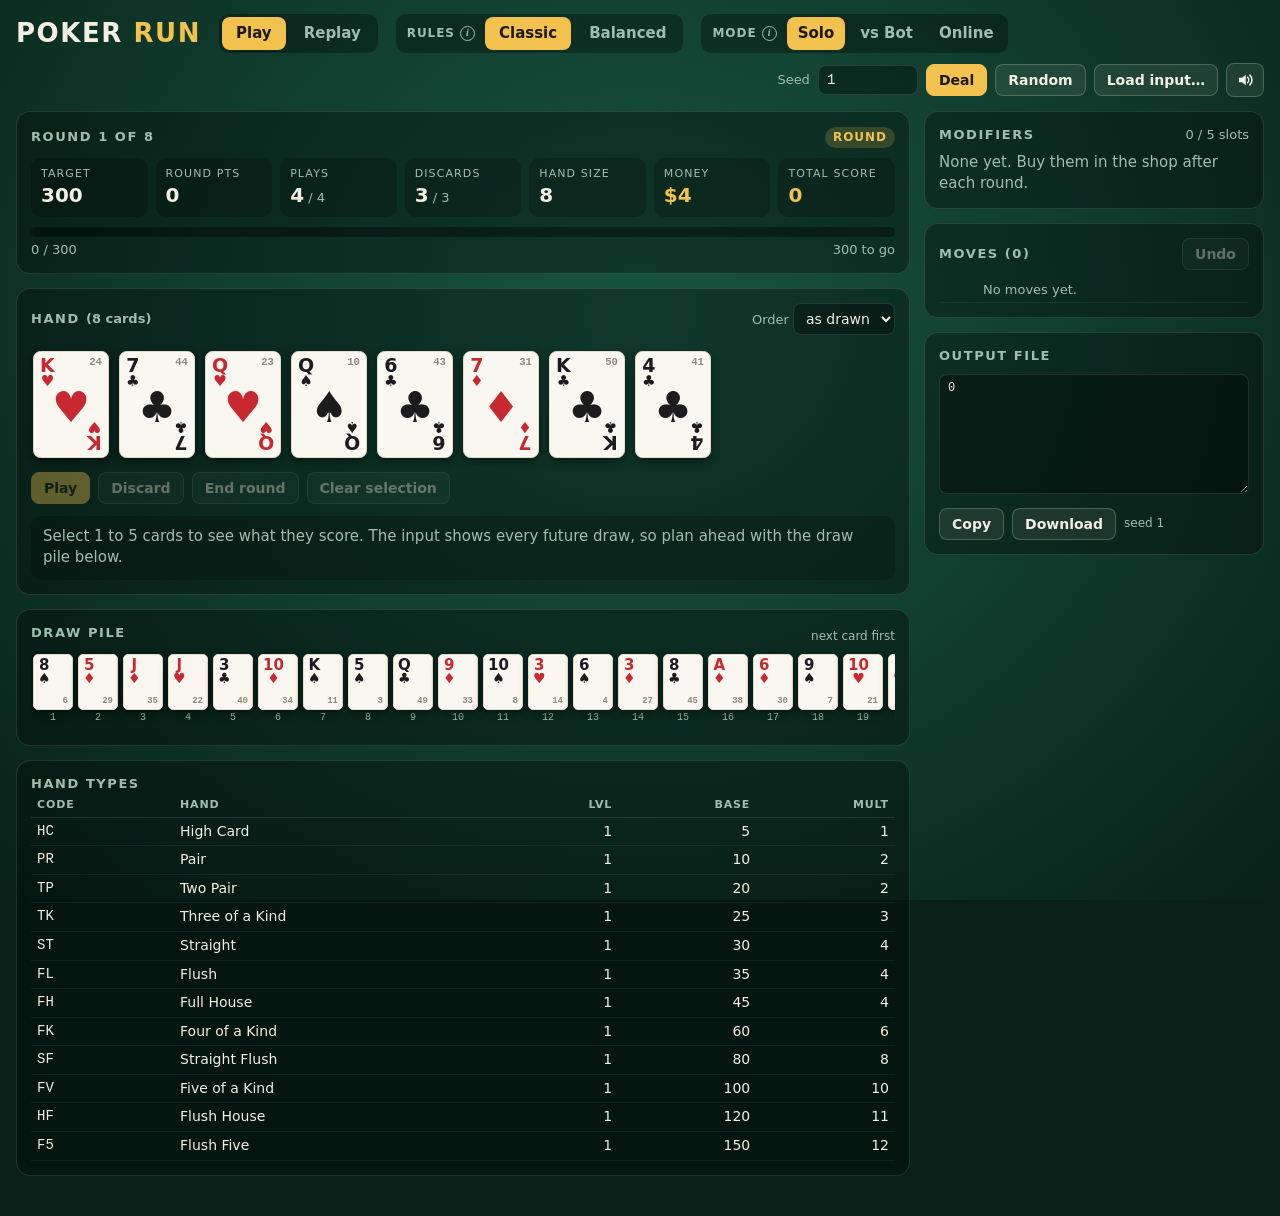
==== commit 49d57b20: "Game: make the Rules and Mode labels help buttons that explain the choices People clicked the labels" ====
--- a/poker_run/web/index.html
+++ b/poker_run/web/index.html
@@ -47,7 +47,13 @@
 .tab { background: transparent; border: 0; color: var(--muted); padding: 6px 14px; border-radius: 8px; font: inherit; font-weight: 600; cursor: pointer; }
 .tab[aria-selected="true"], .tab[aria-checked="true"] { background: var(--gold); color: #1b1a14; }
 .rules-pick { align-items: center; }
-.rules-pick .lbl { color: var(--muted); font-size: 12px; font-weight: 700; letter-spacing: 0.08em; text-transform: uppercase; padding: 0 6px 0 8px; }
+.rules-pick .lbl { display: inline-flex; align-items: center; gap: 5px; background: none; border: 0; cursor: help; font: inherit; color: var(--muted); font-size: 12px; font-weight: 700; letter-spacing: 0.08em; text-transform: uppercase; padding: 0 6px 0 8px; }
+.rules-pick .lbl .i { display: inline-grid; place-items: center; width: 15px; height: 15px; border-radius: 50%; border: 1.5px solid currentColor; font: italic 700 10px/1 Georgia, serif; text-transform: none; letter-spacing: 0; }
+.rules-pick .lbl:hover, .rules-pick .lbl[aria-expanded="true"] { color: var(--cream); }
+#explain-panel .opts { display: grid; grid-template-columns: repeat(auto-fit, minmax(220px, 1fr)); gap: 10px; margin: 8px 0 10px; }
+#explain-panel .opt { background: var(--panel-2); border-radius: 10px; padding: 10px 12px; }
+#explain-panel .opt b { color: var(--cream); }
+#explain-panel .opt p { margin: 4px 0 0; font-size: 14px; color: var(--muted); }
 .rules-tag { display: inline-block; padding: 2px 8px; border-radius: 999px; font-size: 12px; font-weight: 700; letter-spacing: 0.08em; text-transform: uppercase; background: rgba(127, 209, 164, 0.16); color: var(--ok); margin-right: 6px; }
 table.hands td.changed { color: var(--ok); }
 .rules-notes { margin: 0; padding-left: 18px; font-size: 13px; color: var(--muted); }
@@ -433,17 +439,17 @@
 <div class="wrap">
   <header class="top">
     <h1>POKER <span>RUN</span></h1>
-    <div class="tabs" role="tablist" aria-label="Mode">
+    <div class="tabs" role="tablist" aria-label="View">
       <button class="tab" role="tab" id="tab-play" aria-selected="true" aria-controls="view-play" data-act="mode" data-v="play">Play</button>
       <button class="tab" role="tab" id="tab-replay" aria-selected="false" aria-controls="view-replay" data-act="mode" data-v="replay">Replay</button>
     </div>
     <div class="tabs rules-pick" role="radiogroup" aria-label="Rules" id="rules-pick">
-      <span class="lbl" aria-hidden="true">Rules</span>
+      <button type="button" class="lbl" data-act="explain" data-v="rules" aria-expanded="false" aria-controls="explain-panel" title="What are Classic and Balanced?">Rules <span class="i" aria-hidden="true">i</span></button>
       <button class="tab" role="radio" aria-checked="true" data-act="rules" data-v="classic" title="Classic rules: the contest's">Classic</button>
       <button class="tab" role="radio" aria-checked="false" data-act="rules" data-v="balanced" title="Balanced rules: an optional variant with rebalanced hands, modifiers and prices">Balanced</button>
     </div>
     <div class="tabs rules-pick kind-pick" role="radiogroup" aria-label="Players" id="kind-pick">
-      <span class="lbl" aria-hidden="true">Mode</span>
+      <button type="button" class="lbl" data-act="explain" data-v="kind" aria-expanded="false" aria-controls="explain-panel" title="What are Solo, vs Bot and Online?">Mode <span class="i" aria-hidden="true">i</span></button>
       <button class="tab" role="radio" aria-checked="true" data-act="kind" data-v="solo" title="Play alone (the contest)">Solo</button>
       <button class="tab" role="radio" aria-checked="false" data-act="kind" data-v="bot" title="Race a computer player on the same deal">vs Bot</button>
       <button class="tab" role="radio" aria-checked="false" data-act="kind" data-v="online" title="Play people on their own devices: rooms with a code (needs an account)">Online</button>
@@ -473,6 +479,8 @@
     </div>
     <div class="msg" id="load-msg" role="status" aria-live="polite"></div>
   </section>
+
+  <section class="panel hidden" id="explain-panel" aria-live="polite"></section>
 
   <main id="view-play" role="tabpanel" aria-labelledby="tab-play">
     <div class="layout">
@@ -2667,6 +2675,27 @@
     },
     deal() { Sound.shuffle(); dealSeed(Number($("seed").value)); },
     "random-seed"() { const s = Math.floor(Math.random() * 1000000) + 1; S.mode = "play"; dealSeed(s); },
+    explain(el) {
+      const v = el.dataset.v, p = $("explain-panel");
+      const open = !p.classList.contains("hidden") && p.dataset.topic === v;
+      document.querySelectorAll('[data-act="explain"]').forEach((b) => b.setAttribute("aria-expanded", String(!open && b.dataset.v === v)));
+      if (open) { p.classList.add("hidden"); return; }
+      const nBal = UI.rulesChanges("balanced").length;
+      const topics = {
+        rules: ["Rules: which scoring rules to play with", "Pick one with the <b>Classic</b> / <b>Balanced</b> buttons next to “Rules”.",
+          [["Classic", "The contest's rules and the default. The judge scores every contest submission with these."],
+           ["Balanced", `An optional variant: ${nBal} changes, e.g. Full House toned down, Flush and Three of a Kind up, cheaper deck edits. For practice and fun; it never counts in the contest.`]]],
+        kind: ["Mode: who you play with", "Pick one with the <b>Solo</b> / <b>vs Bot</b> / <b>Online</b> buttons next to “Mode”.",
+          [["Solo", "Just you and the deck: the contest's game."],
+           ["vs Bot", "Race a computer player (Easy, Normal or Hard) on the same deal, round by round."],
+           ["Online", "Play people on their own devices: create a room, share the code, they join with their account."]]],
+      };
+      const [title, how, opts] = topics[v];
+      p.dataset.topic = v;
+      p.innerHTML = `<h2>${title}</h2><p class="muted" style="margin:0">${how}</p><div class="opts">${opts.map(([n, d]) => `<div class="opt"><b>${n}</b><p>${d}</p></div>`).join("")}</div>`
+        + `<div class="actions"><a class="btn" href="/modes/" target="_blank" rel="noopener">All modes and rules</a><button class="btn" data-act="explain" data-v="${v}">Close</button></div>`;
+      p.classList.remove("hidden");
+    },
     "toggle-load"() {
       const p = $("load-panel"); p.classList.toggle("hidden");
       document.querySelectorAll('[data-act="toggle-load"]').forEach((b) => b.setAttribute("aria-expanded", String(!p.classList.contains("hidden"))));
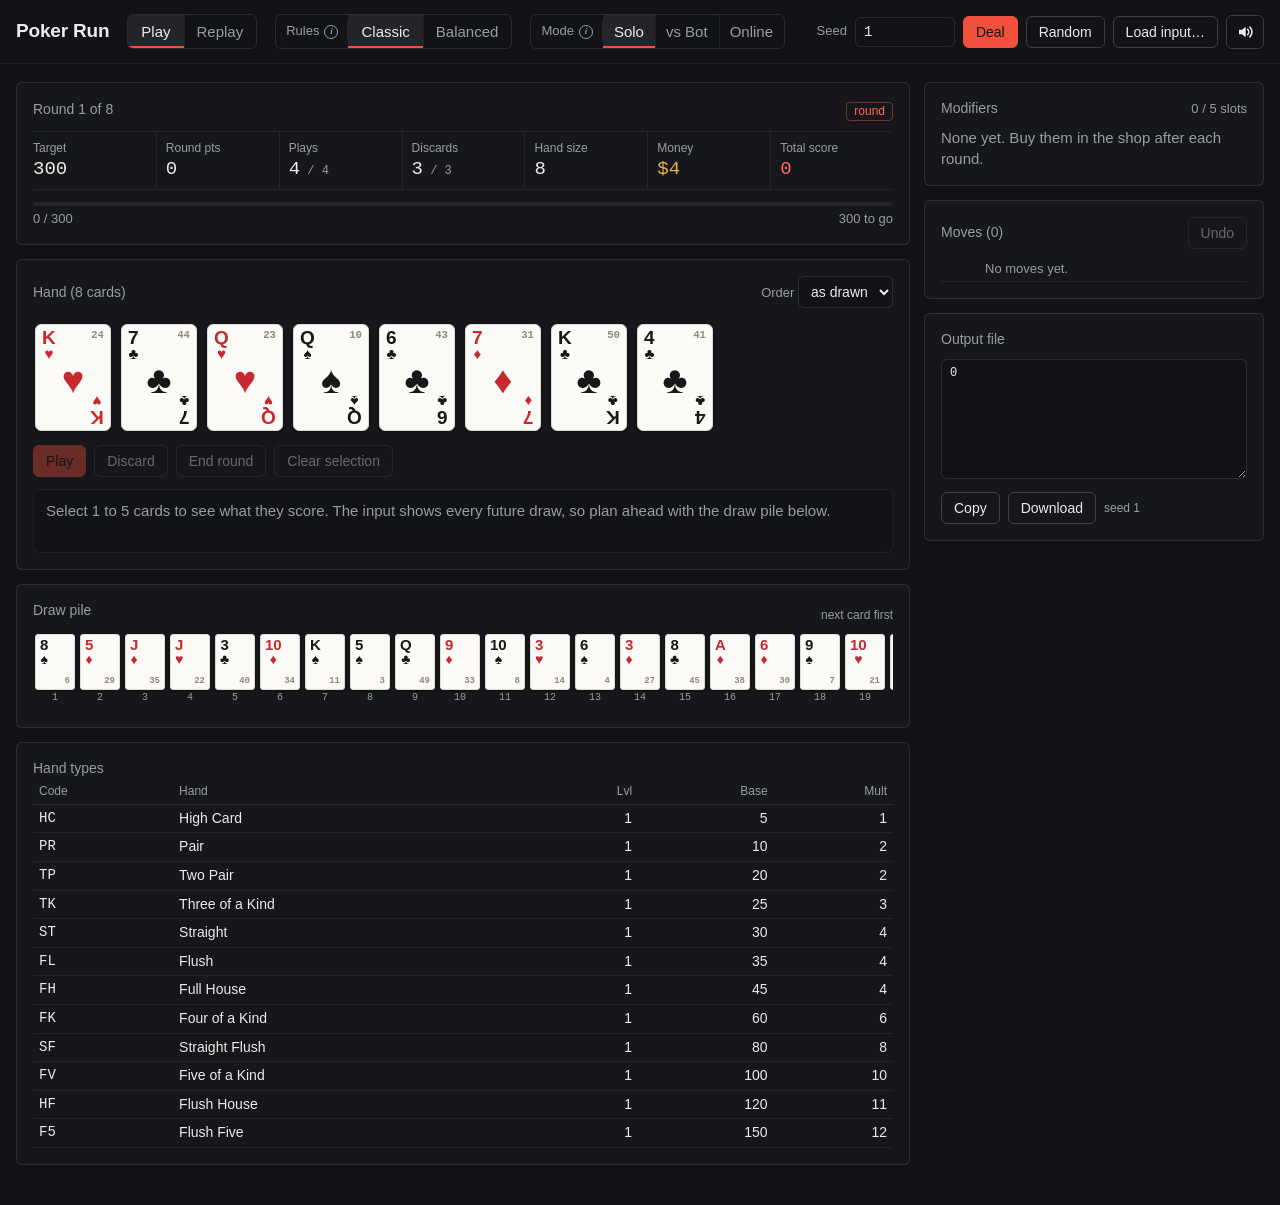
==== commit e0a51e1b: "Redesign the site and game: charcoal theme, one red accent, light type, less text No green, no heavy" ====
--- a/poker_run/web/index.html
+++ b/poker_run/web/index.html
@@ -4,91 +4,105 @@
 <meta charset="utf-8">
 <meta name="viewport" content="width=device-width, initial-scale=1">
 <meta name="color-scheme" content="dark">
+<meta name="theme-color" content="#121316">
 <title>Poker Run</title>
 <style>
 :root {
   color-scheme: dark;
-  --felt-in: #185440;
-  --felt-mid: #0f3a2c;
-  --felt-out: #082018;
-  --cream: #f4efe3;
-  --muted: #a0beb0;
-  --gold: #f2c14e;
-  --gold-soft: rgba(242, 193, 78, 0.18);
-  --red: #e2584c;
-  --card: #faf7f0;
-  --card-edge: #e3dccb;
-  --suit-red: #c82830;
-  --suit-black: #1c1c1e;
-  --panel: rgba(0, 0, 0, 0.32);
-  --panel-2: rgba(0, 0, 0, 0.22);
-  --line: rgba(244, 239, 227, 0.12);
-  --ok: #7fd1a4;
+  --bg: #121316;
+  --bg-1: #16171b;
+  --bg-2: #1b1d22;
+  --bg-3: #23252b;
+  --cream: #ecebe7;
+  --text-2: #c9c8c3;
+  --muted: #9a9ca4;
+  --faint: #6c6f78;
+  --gold: #f0503c;
+  --gold-2: #ff6b58;
+  --gold-soft: rgba(240, 80, 60, 0.13);
+  --steel: #8eaacb;
+  --amber: #e9b04f;
+  --red: #f0503c;
+  --card: #fbfaf7;
+  --card-edge: #dedbd3;
+  --suit-red: #c8282f;
+  --suit-black: #17171a;
+  --panel: var(--bg-1);
+  --panel-2: var(--bg-2);
+  --line: rgba(255, 255, 255, 0.10);
+  --line-2: rgba(255, 255, 255, 0.06);
+  --ok: #8eaacb;
+  --ink: #121316;
+  --r: 6px;
   --cw: 76px;
-  --sans: "Avenir Next", Avenir, "Segoe UI", system-ui, -apple-system, Roboto, "Helvetica Neue", Arial, sans-serif;
-  --mono: Menlo, ui-monospace, "SF Mono", Consolas, "Liberation Mono", monospace;
+  --sans: -apple-system, BlinkMacSystemFont, "Segoe UI", Inter, Roboto, "Helvetica Neue", Arial, sans-serif;
+  --mono: ui-monospace, "SF Mono", SFMono-Regular, Menlo, Consolas, "Liberation Mono", monospace;
 }
 * { box-sizing: border-box; }
-html { background: var(--felt-out); }
+html { background: var(--bg); }
 body {
   margin: 0; min-height: 100vh; color: var(--cream); font-family: var(--sans); font-size: 15px; line-height: 1.4;
-  background: radial-gradient(ellipse at 50% 35%, var(--felt-in) 0%, var(--felt-mid) 55%, var(--felt-out) 100%) fixed;
-  background-color: var(--felt-out);
+  background: var(--bg); -webkit-font-smoothing: antialiased;
   overflow-x: hidden;
 }
-a { color: var(--gold); }
-h1, h2, h3 { margin: 0; font-weight: 700; letter-spacing: 0.01em; }
-h2 { font-size: 13px; text-transform: uppercase; letter-spacing: 0.12em; color: var(--muted); font-weight: 600; margin-bottom: 8px; }
+a { color: var(--cream); text-decoration-color: rgba(240, 80, 60, 0.5); text-underline-offset: 3px; }
+a:hover { color: var(--gold-2); }
+h1, h2, h3 { margin: 0; font-weight: 600; letter-spacing: -0.01em; }
+b, strong { font-weight: 600; }
+h2 { font-size: 14px; color: var(--muted); font-weight: 500; letter-spacing: 0; margin-bottom: 10px; }
 .wrap { max-width: 1320px; margin: 0 auto; padding: 14px 16px 40px; }
-header.top { display: flex; flex-wrap: wrap; align-items: center; gap: 10px 18px; margin-bottom: 14px; }
-header.top h1 { font-size: 26px; font-weight: 800; letter-spacing: 0.06em; }
-header.top h1 span { color: var(--gold); }
-.tabs { display: flex; gap: 4px; background: var(--panel); padding: 3px; border-radius: 10px; }
-.tab { background: transparent; border: 0; color: var(--muted); padding: 6px 14px; border-radius: 8px; font: inherit; font-weight: 600; cursor: pointer; }
-.tab[aria-selected="true"], .tab[aria-checked="true"] { background: var(--gold); color: #1b1a14; }
+header.top { display: flex; flex-wrap: wrap; align-items: center; gap: 10px 18px; margin: 0 -16px 18px; padding: 0 16px 14px; border-bottom: 1px solid var(--line-2); }
+header.top h1 { font-size: 19px; font-weight: 600; letter-spacing: -0.01em; }
+header.top h1 span { color: inherit; }
+.tabs { display: flex; gap: 0; border: 1px solid var(--line); border-radius: var(--r); overflow: hidden; }
+.tab { background: transparent; border: 0; color: var(--muted); padding: 6px 13px; border-radius: 0; font: inherit; font-weight: 500; cursor: pointer; }
+.tab + .tab { box-shadow: inset 1px 0 0 var(--line-2); }
+.tab:hover { color: var(--cream); }
+.tab[aria-selected="true"], .tab[aria-checked="true"] { background: var(--bg-3); color: var(--cream); box-shadow: inset 0 -2px 0 var(--gold); }
 .rules-pick { align-items: center; }
-.rules-pick .lbl { display: inline-flex; align-items: center; gap: 5px; background: none; border: 0; cursor: help; font: inherit; color: var(--muted); font-size: 12px; font-weight: 700; letter-spacing: 0.08em; text-transform: uppercase; padding: 0 6px 0 8px; }
-.rules-pick .lbl .i { display: inline-grid; place-items: center; width: 15px; height: 15px; border-radius: 50%; border: 1.5px solid currentColor; font: italic 700 10px/1 Georgia, serif; text-transform: none; letter-spacing: 0; }
+.rules-pick .lbl { display: inline-flex; align-items: center; gap: 5px; background: none; border: 0; border-right: 1px solid var(--line); cursor: help; font: inherit; color: var(--muted); font-size: 13px; font-weight: 500; padding: 0 9px 0 10px; }
+.rules-pick .lbl .i { display: inline-grid; place-items: center; width: 14px; height: 14px; border-radius: 50%; border: 1px solid currentColor; font: italic 600 9px/1 Georgia, serif; }
 .rules-pick .lbl:hover, .rules-pick .lbl[aria-expanded="true"] { color: var(--cream); }
 #explain-panel .opts { display: grid; grid-template-columns: repeat(auto-fit, minmax(220px, 1fr)); gap: 10px; margin: 8px 0 10px; }
-#explain-panel .opt { background: var(--panel-2); border-radius: 10px; padding: 10px 12px; }
+#explain-panel .opt { background: var(--bg); border: 1px solid var(--line-2); border-radius: var(--r); padding: 10px 12px; }
 #explain-panel .opt b { color: var(--cream); }
 #explain-panel .opt p { margin: 4px 0 0; font-size: 14px; color: var(--muted); }
-.rules-tag { display: inline-block; padding: 2px 8px; border-radius: 999px; font-size: 12px; font-weight: 700; letter-spacing: 0.08em; text-transform: uppercase; background: rgba(127, 209, 164, 0.16); color: var(--ok); margin-right: 6px; }
+.rules-tag { display: inline-block; padding: 0 6px; border-radius: 4px; font-size: 12px; font-weight: 500; border: 1px solid rgba(142, 170, 203, 0.4); color: var(--steel); margin-right: 6px; }
 table.hands td.changed { color: var(--ok); }
 .rules-notes { margin: 0; padding-left: 18px; font-size: 13px; color: var(--muted); }
 .rules-notes li { margin: 3px 0; }
 .rules-notes b { color: var(--cream); font-weight: 600; }
-details.rules-box summary { cursor: pointer; font-weight: 700; }
+details.rules-box summary { cursor: pointer; font-weight: 500; }
 details.rules-box[open] summary { margin-bottom: 8px; }
 .source { display: flex; flex-wrap: wrap; align-items: center; gap: 8px; margin-left: auto; }
 .source label { color: var(--muted); font-size: 13px; }
 input[type="number"], input[type="text"], textarea, select {
-  background: rgba(0, 0, 0, 0.35); color: var(--cream); border: 1px solid var(--line); border-radius: 8px;
+  background: var(--bg); color: var(--cream); border: 1px solid var(--line); border-radius: var(--r);
   font: 14px var(--mono); padding: 6px 8px;
 }
 input[type="number"] { width: 100px; }
+input[type="checkbox"], input[type="radio"] { accent-color: var(--gold); }
 textarea { width: 100%; min-height: 110px; resize: vertical; }
 select { font-family: var(--sans); }
 .btn {
-  background: rgba(244, 239, 227, 0.08); color: var(--cream); border: 1px solid rgba(244, 239, 227, 0.22);
-  border-radius: 8px; padding: 7px 12px; font: 600 14px var(--sans); cursor: pointer; white-space: nowrap;
+  background: transparent; color: var(--cream); border: 1px solid rgba(255, 255, 255, 0.18);
+  border-radius: var(--r); padding: 7px 12px; font: 500 14px var(--sans); cursor: pointer; white-space: nowrap;
   transition: background 0.12s, transform 0.12s;
 }
-.btn:hover:not(:disabled) { background: rgba(244, 239, 227, 0.16); }
+.btn:hover:not(:disabled) { background: rgba(255, 255, 255, 0.06); border-color: rgba(255, 255, 255, 0.3); }
 .btn:active:not(:disabled) { transform: translateY(1px); }
-.btn.primary { background: var(--gold); border-color: var(--gold); color: #1b1a14; }
-.btn.primary:hover:not(:disabled) { background: #f6cf6f; }
-.btn.small { padding: 3px 8px; font-size: 12px; border-radius: 6px; }
+.btn.primary { background: var(--gold); border-color: var(--gold); color: var(--ink); }
+.btn.primary:hover:not(:disabled) { background: var(--gold-2); border-color: var(--gold-2); }
+.btn.small { padding: 3px 8px; font-size: 12px; border-radius: 4px; }
 .btn:disabled { opacity: 0.38; cursor: not-allowed; }
 .btn .price { opacity: 0.8; font-weight: 500; margin-left: 4px; }
-:focus-visible { outline: 2px solid var(--gold); outline-offset: 2px; }
-.panel { background: var(--panel); border: 1px solid var(--line); border-radius: 14px; padding: 14px; min-width: 0; }
+:focus-visible { outline: 2px solid var(--gold-2); outline-offset: 2px; }
+.panel { background: var(--panel); border: 1px solid var(--line); border-radius: var(--r); padding: 16px; min-width: 0; }
 .muted { color: var(--muted); }
 .mono { font-family: var(--mono); }
-.gold { color: var(--gold); }
-.err { color: #ffb4a8; background: rgba(226, 88, 76, 0.16); border: 1px solid rgba(226, 88, 76, 0.5); border-radius: 8px; padding: 8px 10px; }
-.okmsg { color: var(--ok); background: rgba(127, 209, 164, 0.1); border: 1px solid rgba(127, 209, 164, 0.4); border-radius: 8px; padding: 8px 10px; }
+.gold { color: var(--gold-2); }
+.err { color: #ffb0a4; background: rgba(240, 80, 60, 0.12); border: 1px solid rgba(240, 80, 60, 0.45); border-radius: var(--r); padding: 8px 10px; }
+.okmsg { color: #c5d6ea; background: rgba(142, 170, 203, 0.12); border: 1px solid rgba(142, 170, 203, 0.35); border-radius: var(--r); padding: 8px 10px; }
 .msg { margin: 8px 0 0; font-size: 14px; }
 .msg:empty { display: none; }
 .hidden { display: none !important; }
@@ -99,48 +113,49 @@
 @media (max-width: 980px) { .layout { grid-template-columns: minmax(0, 1fr); } }
 
 /* ---------- status */
-.stats { display: grid; grid-template-columns: repeat(auto-fit, minmax(92px, 1fr)); gap: 8px; }
-.stat { background: var(--panel-2); border-radius: 10px; padding: 8px 10px; }
-.stat .k { font-size: 11px; text-transform: uppercase; letter-spacing: 0.1em; color: var(--muted); }
-.stat .v { font-size: 20px; font-weight: 700; font-variant-numeric: tabular-nums; }
-.stat .v small { font-size: 13px; color: var(--muted); font-weight: 500; }
-.stat.money .v { color: var(--gold); }
-.progress { margin-top: 10px; height: 10px; border-radius: 6px; background: rgba(0, 0, 0, 0.4); overflow: hidden; position: relative; }
-.progress .bar { height: 100%; background: linear-gradient(90deg, #c99a2e, var(--gold)); width: 0; transition: width 0.25s; }
-.progress .ghost { position: absolute; top: 0; height: 100%; background: rgba(242, 193, 78, 0.35); }
-.progress.done .bar { background: linear-gradient(90deg, #4fa77a, var(--ok)); }
+.stats { display: grid; grid-template-columns: repeat(auto-fit, minmax(92px, 1fr)); gap: 0; border-top: 1px solid var(--line-2); border-bottom: 1px solid var(--line-2); }
+.stat { padding: 8px 10px; box-shadow: inset 1px 0 0 var(--line-2); }
+.stat:first-child { box-shadow: none; padding-left: 0; }
+.stat .k { font-size: 12px; color: var(--muted); }
+.stat .v { font: 500 19px/1.3 var(--mono); font-variant-numeric: tabular-nums; }
+.stat .v small { font-size: 12px; color: var(--muted); font-weight: 400; }
+.stat.money .v { color: var(--amber); }
+.progress { margin-top: 12px; height: 4px; border-radius: 2px; background: var(--bg-3); overflow: hidden; position: relative; }
+.progress .bar { height: 100%; background: var(--gold); width: 0; transition: width 0.25s; }
+.progress .ghost { position: absolute; top: 0; height: 100%; background: rgba(240, 80, 60, 0.35); }
+.progress.done .bar { background: var(--steel); }
 .progress-label { display: flex; justify-content: space-between; font-size: 13px; color: var(--muted); margin-top: 4px; font-variant-numeric: tabular-nums; }
-.phase-tag { display: inline-block; padding: 2px 8px; border-radius: 999px; font-size: 12px; font-weight: 700; letter-spacing: 0.08em; text-transform: uppercase; background: var(--gold-soft); color: var(--gold); }
+.phase-tag { display: inline-block; padding: 0 7px; border-radius: 4px; font-size: 12px; font-weight: 500; border: 1px solid rgba(240, 80, 60, 0.45); color: var(--gold-2); }
 
 /* ---------- cards */
 .card {
   --w: var(--cw);
   width: var(--w); height: calc(var(--w) * 1.4); flex: none; position: relative;
-  background: var(--card); border-radius: calc(var(--w) * 0.1); border: 1px solid var(--card-edge);
-  color: var(--suit-black); box-shadow: 0 3px 8px rgba(0, 0, 0, 0.45); font-family: var(--sans);
+  background: var(--card); border-radius: calc(var(--w) * 0.08); border: 1px solid var(--card-edge);
+  color: var(--suit-black); box-shadow: 0 1px 2px rgba(0, 0, 0, 0.4); font-family: var(--sans);
   user-select: none; padding: 0; text-align: left; transition: transform 0.14s, box-shadow 0.14s;
 }
 .card.red { color: var(--suit-red); }
 button.card { cursor: pointer; }
 button.card:hover { transform: translateY(-3px); }
-.card .tl { position: absolute; top: calc(var(--w) * 0.05); left: calc(var(--w) * 0.08); line-height: 0.95; text-align: center; font-weight: 800; font-size: calc(var(--w) * 0.25); }
+.card .tl { position: absolute; top: calc(var(--w) * 0.05); left: calc(var(--w) * 0.08); line-height: 0.95; text-align: center; font-weight: 600; font-size: calc(var(--w) * 0.25); }
 .card .tl i { display: block; font-style: normal; font-size: calc(var(--w) * 0.2); font-weight: 400; }
-.card .br { position: absolute; bottom: calc(var(--w) * 0.05); right: calc(var(--w) * 0.08); line-height: 0.95; text-align: center; font-weight: 800; font-size: calc(var(--w) * 0.25); transform: rotate(180deg); }
+.card .br { position: absolute; bottom: calc(var(--w) * 0.05); right: calc(var(--w) * 0.08); line-height: 0.95; text-align: center; font-weight: 600; font-size: calc(var(--w) * 0.25); transform: rotate(180deg); }
 .card .br i { display: block; font-style: normal; font-size: calc(var(--w) * 0.2); font-weight: 400; }
-.card .mid { position: absolute; inset: 0; display: grid; place-items: center; font-size: calc(var(--w) * 0.56); line-height: 1; padding-top: calc(var(--w) * 0.06); }
+.card .mid { position: absolute; inset: 0; display: grid; place-items: center; font-size: calc(var(--w) * 0.5); line-height: 1; padding-top: calc(var(--w) * 0.06); }
 .card .cid { position: absolute; top: calc(var(--w) * 0.06); right: calc(var(--w) * 0.08); font: 600 calc(var(--w) * 0.14) / 1 var(--mono); color: #8f897a; }
-.card .dot { position: absolute; bottom: calc(var(--w) * 0.07); left: calc(var(--w) * 0.08); width: calc(var(--w) * 0.1); height: calc(var(--w) * 0.1); border-radius: 50%; background: var(--gold); border: 1px solid #b38a25; }
-.card .tag { position: absolute; left: 50%; bottom: -9px; transform: translateX(-50%); font: 700 10px/1 var(--sans); letter-spacing: 0.08em; text-transform: uppercase; padding: 3px 6px; border-radius: 999px; white-space: nowrap; }
-.card.sel { transform: translateY(-12px); box-shadow: 0 0 0 3px var(--gold), 0 10px 18px rgba(0, 0, 0, 0.5); }
+.card .dot { position: absolute; bottom: calc(var(--w) * 0.07); left: calc(var(--w) * 0.08); width: calc(var(--w) * 0.1); height: calc(var(--w) * 0.1); border-radius: 50%; background: var(--gold); border: 1px solid #b33a2a; }
+.card .tag { position: absolute; left: 50%; bottom: -9px; transform: translateX(-50%); font: 500 10px/1 var(--sans); padding: 3px 6px; border-radius: 3px; white-space: nowrap; }
+.card.sel { transform: translateY(-12px); box-shadow: 0 0 0 2px var(--gold); }
 button.card.sel:hover { transform: translateY(-14px); }
-.card.sel.scored .tag { background: var(--gold); color: #1b1a14; }
-.card.sel.kicker .tag { background: #3c4a44; color: var(--cream); }
-.card.sel.kicker { box-shadow: 0 0 0 3px rgba(160, 190, 176, 0.8), 0 10px 18px rgba(0, 0, 0, 0.5); }
-.card.hl { box-shadow: 0 0 0 3px var(--red), 0 0 16px rgba(226, 88, 76, 0.7); }
-.card.hl.scored { box-shadow: 0 0 0 3px var(--gold), 0 0 16px rgba(242, 193, 78, 0.7); }
+.card.sel.scored .tag { background: var(--gold); color: var(--ink); }
+.card.sel.kicker .tag { background: var(--bg-3); color: var(--cream); }
+.card.sel.kicker { box-shadow: 0 0 0 2px var(--muted); }
+.card.hl { box-shadow: 0 0 0 2px var(--muted); }
+.card.hl.scored { box-shadow: 0 0 0 2px var(--gold); }
 .card.gone { opacity: 0.22; }
-.card.next-draw { box-shadow: 0 0 0 2px var(--gold); }
-.card.mini { --w: 40px; border-radius: 5px; }
+.card.next-draw { box-shadow: 0 0 0 2px var(--steel); }
+.card.mini { --w: 40px; border-radius: 3px; }
 .card.mini .br, .card.mini .mid { display: none; }
 .card.mini .tl { font-size: 15px; left: 4px; top: 3px; }
 .card.mini .tl i { font-size: 14px; }
@@ -150,42 +165,42 @@
 .card.deckc .br { display: none; }
 .card.deckc .mid { font-size: 22px; padding-top: 14px; }
 .card.deckc .cid { font-size: 9px; }
-.card.deckc.pick { box-shadow: 0 0 0 3px var(--gold), 0 6px 14px rgba(0, 0, 0, 0.5); transform: translateY(-3px); }
+.card.deckc.pick { box-shadow: 0 0 0 2px var(--gold); transform: translateY(-3px); }
 
 .hand { display: flex; flex-wrap: wrap; gap: 10px; padding: 16px 2px 14px; min-height: calc(var(--cw) * 1.4 + 30px); }
-.strip { display: flex; gap: 5px; overflow-x: auto; padding: 4px 2px 8px; scrollbar-color: rgba(244, 239, 227, 0.25) transparent; }
+.strip { display: flex; gap: 5px; overflow-x: auto; padding: 4px 2px 8px; scrollbar-color: rgba(255, 255, 255, 0.2) transparent; }
 .strip .pos { font: 10px var(--mono); color: var(--muted); text-align: center; margin-top: 2px; }
 .strip .slot { flex: none; }
 .actions { display: flex; flex-wrap: wrap; gap: 8px; align-items: center; }
 .toolbar { display: flex; flex-wrap: wrap; gap: 8px 14px; align-items: center; justify-content: space-between; }
 
 /* ---------- preview */
-.preview { margin-top: 12px; background: var(--panel-2); border-radius: 10px; padding: 10px 12px; min-height: 64px; }
-.preview .hand-name { font-size: 20px; font-weight: 800; }
+.preview { margin-top: 12px; background: var(--bg); border: 1px solid var(--line-2); border-radius: var(--r); padding: 10px 12px; min-height: 64px; }
+.preview .hand-name { font-size: 18px; font-weight: 600; }
 .preview .formula { font: 14px var(--mono); margin-top: 4px; color: var(--cream); overflow-wrap: anywhere; }
-.preview .formula b { color: var(--gold); }
+.preview .formula b { color: var(--cream); font-weight: 600; }
 .preview .parts { display: flex; flex-wrap: wrap; gap: 6px; margin-top: 6px; }
-.chip { font-size: 12px; padding: 2px 8px; border-radius: 999px; background: rgba(244, 239, 227, 0.08); border: 1px solid var(--line); }
-.chip.on { border-color: rgba(242, 193, 78, 0.6); color: var(--gold); }
+.chip { font-size: 12px; padding: 1px 7px; border-radius: 4px; border: 1px solid var(--line); }
+.chip.on { border-color: rgba(240, 80, 60, 0.5); color: var(--gold-2); }
 
 /* ---------- modifiers / shop */
 .mods { display: grid; gap: 8px; }
-.mod { background: var(--panel-2); border-radius: 10px; padding: 8px 10px; display: grid; grid-template-columns: 1fr auto; gap: 2px 10px; align-items: start; }
-.mod .name { font-weight: 700; }
+.mod { background: var(--bg); border: 1px solid var(--line-2); border-radius: var(--r); padding: 8px 10px; display: grid; grid-template-columns: 1fr auto; gap: 2px 10px; align-items: start; }
+.mod .name { font-weight: 600; }
 .mod .fx { grid-column: 1 / -1; font-size: 13px; color: var(--muted); }
-.mod .state { grid-column: 1 / -1; font-size: 13px; color: var(--gold); }
+.mod .state { grid-column: 1 / -1; font-size: 13px; color: var(--amber); }
 .slots-left { font-size: 13px; color: var(--muted); }
 .offers { display: grid; grid-template-columns: repeat(auto-fill, minmax(180px, 1fr)); gap: 10px; }
-.offer { background: linear-gradient(160deg, rgba(122, 31, 43, 0.55), rgba(60, 14, 22, 0.55)); border: 1px solid rgba(242, 193, 78, 0.35); border-radius: 12px; padding: 10px 12px; display: flex; flex-direction: column; gap: 6px; min-height: 130px; }
-.offer.sold { opacity: 0.4; background: var(--panel-2); border-style: dashed; }
-.offer .name { font-weight: 800; font-size: 16px; }
-.offer .fx { font-size: 13px; color: #e8dccb; flex: 1; }
+.offer { background: var(--bg); border: 1px solid var(--line); border-radius: var(--r); padding: 10px 12px; display: flex; flex-direction: column; gap: 6px; min-height: 130px; }
+.offer.sold { opacity: 0.45; border-style: dashed; }
+.offer .name { font-weight: 600; font-size: 15px; }
+.offer .fx { font-size: 13px; color: var(--muted); flex: 1; }
 .offer .row { display: flex; align-items: center; justify-content: space-between; gap: 8px; }
-.offer .cost { color: var(--gold); font-weight: 800; font-size: 18px; }
+.offer .cost { color: var(--amber); font: 500 17px var(--mono); }
 .queue-later { display: flex; flex-wrap: wrap; gap: 6px; margin-top: 10px; font-size: 13px; }
 table.hands { width: 100%; border-collapse: collapse; font-variant-numeric: tabular-nums; font-size: 14px; }
-table.hands th { text-align: left; font-size: 11px; color: var(--muted); text-transform: uppercase; letter-spacing: 0.08em; font-weight: 600; padding: 4px 6px; border-bottom: 1px solid var(--line); }
-table.hands td { padding: 4px 6px; border-bottom: 1px solid rgba(244, 239, 227, 0.06); }
+table.hands th { text-align: left; font-size: 12px; color: var(--muted); font-weight: 500; padding: 4px 6px; border-bottom: 1px solid var(--line); }
+table.hands td { padding: 4px 6px; border-bottom: 1px solid var(--line-2); }
 table.hands td.num, table.hands th.num { text-align: right; }
 table.hands tr.lit td { background: var(--gold-soft); }
 .scroll-x { overflow-x: auto; }
@@ -196,18 +211,18 @@
 
 /* ---------- log / export */
 .log { max-height: 300px; overflow: auto; margin: 0; padding: 0; list-style: none; font-size: 13px; }
-.log li { display: grid; grid-template-columns: 34px 1fr; gap: 6px; padding: 3px 4px; border-bottom: 1px solid rgba(244, 239, 227, 0.05); }
+.log li { display: grid; grid-template-columns: 34px 1fr; gap: 6px; padding: 3px 4px; border-bottom: 1px solid var(--line-2); }
 .log li .n { color: var(--muted); font-family: var(--mono); text-align: right; }
 .log li .m { font-family: var(--mono); overflow-wrap: anywhere; }
 .log li .d { color: var(--muted); }
-.log li.cur { background: var(--gold-soft); border-radius: 6px; }
-.log li.bad { background: rgba(226, 88, 76, 0.2); border-radius: 6px; }
+.log li.cur { background: var(--gold-soft); border-radius: 3px; }
+.log li.bad { background: rgba(240, 80, 60, 0.18); border-radius: 3px; }
 .log li[data-step] { cursor: pointer; }
 .export textarea { min-height: 120px; font-size: 12px; }
 
 /* ---------- summary */
 .summary { text-align: center; padding: 22px 14px; }
-.summary .big { font-size: 44px; font-weight: 800; color: var(--gold); font-variant-numeric: tabular-nums; }
+.summary .big { font: 500 44px var(--mono); color: var(--cream); font-variant-numeric: tabular-nums; }
 .summary .sub { color: var(--muted); font-size: 16px; }
 
 /* ---------- replay */
@@ -216,11 +231,11 @@
 .stepper { display: flex; flex-wrap: wrap; gap: 8px; align-items: center; }
 .stepper input[type="range"] { flex: 1; min-width: 160px; accent-color: var(--gold); }
 .verdict { font-size: 15px; }
-.lastmove { background: var(--panel-2); border-radius: 10px; padding: 10px 12px; display: grid; gap: 8px; }
+.lastmove { background: var(--bg); border: 1px solid var(--line-2); border-radius: var(--r); padding: 10px 12px; display: grid; gap: 8px; }
 .lastmove .cards { display: flex; flex-wrap: wrap; gap: 6px; }
 .lastmove .card.sel { transform: none; } /* a record of the move, not a selection: don't lift into the text above */
 details summary { cursor: pointer; color: var(--muted); }
-.kbd { font: 11px var(--mono); padding: 1px 5px; border: 1px solid var(--line); border-radius: 4px; color: var(--muted); }
+.kbd { font: 11px var(--mono); padding: 0 5px; border: 1px solid var(--line); border-radius: 3px; color: var(--muted); }
 
 /* ---------- feel: soft presses, springy releases, gentle motion */
 :root { --spring: cubic-bezier(0.34, 1.4, 0.64, 1); --glide: cubic-bezier(0.22, 1, 0.36, 1); }
@@ -228,69 +243,60 @@
   transition: background 0.22s ease, border-color 0.22s ease, color 0.22s ease, box-shadow 0.25s ease,
     transform 0.3s var(--spring);
 }
-.btn:hover:not(:disabled) { transform: translateY(-1px); box-shadow: 0 5px 14px rgba(0, 0, 0, 0.28); }
-.btn:active:not(:disabled), .tab:active { transform: scale(0.96); transition-duration: 0.09s; box-shadow: none; }
+.btn:active:not(:disabled), .tab:active { transform: scale(0.98); transition-duration: 0.09s; }
 .card { transition: transform 0.32s var(--spring), box-shadow 0.3s ease, opacity 0.3s ease; }
 button.card:active { transform: translateY(-5px) scale(0.97); transition-duration: 0.09s; }
 button.card.sel:active { transform: translateY(-10px) scale(0.97); }
 .card.dealt { animation: deal 0.55s var(--glide) backwards; animation-delay: var(--d, 0ms); }
-@keyframes deal { from { transform: translateY(28px) scale(0.92) rotate(-3deg); opacity: 0.2; } }
+@keyframes deal { from { transform: translateY(14px); opacity: 0; } }
 .progress .bar { transition: width 0.8s var(--glide); }
-.progress.done .bar { box-shadow: 0 0 14px rgba(242, 193, 78, 0.55); }
 .msg-in { animation: msg 0.35s var(--glide) backwards; }
 @keyframes msg { from { transform: translateY(-4px); opacity: 0; } }
 #fx { position: fixed; inset: 0; pointer-events: none; z-index: 50; overflow: hidden; }
 #fx .ripple {
   position: absolute; width: 16px; height: 16px; margin: -8px 0 0 -8px; border-radius: 50%;
-  background: radial-gradient(circle, rgba(242, 193, 78, 0.42), rgba(242, 193, 78, 0) 70%);
-  animation: ripple 0.6s var(--glide) forwards;
+  background: radial-gradient(circle, rgba(255, 255, 255, 0.22), rgba(255, 255, 255, 0) 70%);
+  animation: ripple 0.5s var(--glide) forwards;
 }
-@keyframes ripple { from { transform: scale(0.4); opacity: 1; } to { transform: scale(5); opacity: 0; } }
+@keyframes ripple { from { transform: scale(0.4); opacity: 0.8; } to { transform: scale(3.5); opacity: 0; } }
 #fx .float {
-  position: absolute; transform: translate(-50%, -50%); font: 800 28px var(--sans); color: var(--gold);
-  text-shadow: 0 2px 10px rgba(0, 0, 0, 0.5); white-space: nowrap; animation: float 1.5s var(--glide) forwards;
+  position: absolute; transform: translate(-50%, -50%); font: 500 22px var(--mono); color: var(--gold-2);
+  white-space: nowrap; animation: float 1.3s var(--glide) forwards;
 }
-#fx .float small { display: block; font-size: 14px; font-weight: 600; color: var(--cream); text-align: center; }
-@keyframes float { from { opacity: 0; margin-top: 6px; } 15% { opacity: 1; } to { opacity: 0; margin-top: -70px; } }
+#fx .float small { display: block; font: 500 13px var(--sans); color: var(--cream); text-align: center; }
+@keyframes float { from { opacity: 0; margin-top: 4px; } 15% { opacity: 1; } to { opacity: 0; margin-top: -36px; } }
 #fx .mote {
-  position: absolute; width: 7px; height: 7px; border-radius: 50%; background: var(--gold);
-  box-shadow: 0 0 10px rgba(242, 193, 78, 0.8); animation: mote var(--t, 1.6s) var(--glide) forwards;
+  position: absolute; width: 4px; height: 4px; border-radius: 50%; background: var(--cream); opacity: 0.6;
+  animation: mote var(--t, 1.6s) var(--glide) forwards;
 }
-@keyframes mote { from { opacity: 0.95; transform: translate(0, 0) scale(1); } to { opacity: 0; transform: translate(var(--dx), var(--dy)) scale(0.4); } }
+@keyframes mote { from { opacity: 0.6; transform: translate(0, 0) scale(1); } to { opacity: 0; transform: translate(var(--dx), var(--dy)) scale(0.4); } }
 /* ---------- scroll: panels settle in as they arrive, a progress line, a compact score bar */
 @supports (animation-timeline: view()) {
   #view-play .panel, #view-replay .panel {
     animation: settle linear both;
     animation-timeline: view();
-    animation-range: entry 0% entry 40%;
-  }
-  @keyframes settle { from { transform: translateY(34px) scale(0.985); opacity: 0.35; } }
+    animation-range: entry 0% entry 30%;
+  }
+  @keyframes settle { from { transform: translateY(10px); opacity: 0.5; } }
 }
 #scroll-line {
-  position: fixed; top: 0; left: 0; right: 0; height: 3px; z-index: 60; pointer-events: none;
-  background: linear-gradient(90deg, #c99a2e, var(--gold)); transform-origin: 0 50%; transform: scaleX(0);
-  box-shadow: 0 0 8px rgba(242, 193, 78, 0.6);
+  position: fixed; top: 0; left: 0; right: 0; height: 1px; z-index: 60; pointer-events: none;
+  background: var(--gold); transform-origin: 0 50%; transform: scaleX(0);
 }
 #mini {
   position: fixed; top: 10px; left: 50%; z-index: 55; display: flex; align-items: center; gap: 14px;
-  padding: 8px 16px; border-radius: 999px; cursor: pointer; font: 600 14px var(--sans); color: var(--cream);
-  background: rgba(10, 34, 26, 0.78); border: 1px solid rgba(242, 193, 78, 0.35);
-  backdrop-filter: blur(10px); -webkit-backdrop-filter: blur(10px); box-shadow: 0 10px 30px rgba(0, 0, 0, 0.4);
+  padding: 7px 14px; border-radius: var(--r); cursor: pointer; font: 500 14px var(--sans); color: var(--cream);
+  background: rgba(27, 29, 34, 0.94); border: 1px solid var(--line);
+  backdrop-filter: blur(8px); -webkit-backdrop-filter: blur(8px); box-shadow: 0 8px 24px rgba(0, 0, 0, 0.4);
   transform: translate(-50%, -140%); opacity: 0; transition: transform 0.45s var(--glide), opacity 0.35s ease;
   white-space: nowrap; max-width: calc(100vw - 24px); overflow: hidden;
 }
 #mini.show { transform: translate(-50%, 0); opacity: 1; }
-#mini .k { color: var(--muted); font-weight: 500; margin-right: 4px; }
-#mini .gold { color: var(--gold); }
-#mini .meter { width: 90px; height: 6px; border-radius: 3px; background: rgba(244, 239, 227, 0.12); overflow: hidden; }
-#mini .meter i { display: block; height: 100%; background: linear-gradient(90deg, #c99a2e, var(--gold)); transition: width 0.6s var(--glide); }
+#mini .k { color: var(--muted); font-weight: 400; margin-right: 4px; }
+#mini .gold { color: var(--gold-2); }
+#mini .meter { width: 90px; height: 3px; border-radius: 2px; background: var(--bg-3); overflow: hidden; }
+#mini .meter i { display: block; height: 100%; background: var(--gold); transition: width 0.6s var(--glide); }
 @media (max-width: 600px) { #mini .opt { display: none; } }
-.card::after {
-  content: ""; position: absolute; inset: 0; border-radius: inherit; pointer-events: none; opacity: 0;
-  background: radial-gradient(circle at var(--mx, 50%) var(--my, 30%), rgba(255, 255, 255, 0.45), rgba(255, 255, 255, 0) 55%);
-  transition: opacity 0.3s ease; mix-blend-mode: soft-light;
-}
-button.card:hover::after { opacity: 1; }
 .btn.icon { padding: 7px 9px; line-height: 0; }
 .btn.icon svg { width: 18px; height: 18px; }
 .btn.icon[aria-pressed="false"] { color: var(--muted); }
@@ -299,69 +305,69 @@
 /* ---------- vs Bot and Online: setup, turn bar, waiting, race, results */
 .source.mp > :not(#sound-btn) { display: none; }
 .kind-pick .tab { padding: 6px 11px; }
-.pdot { display: inline-block; flex: none; width: 10px; height: 10px; border-radius: 50%; background: var(--pc, var(--gold)); box-shadow: 0 0 8px var(--pc, var(--gold)); vertical-align: 0.05em; }
-.pname { color: var(--pc, var(--gold)); font-weight: 800; overflow-wrap: anywhere; }
-.turnbar { border-left: 4px solid var(--pc, var(--gold)); display: flex; flex-wrap: wrap; align-items: center; gap: 8px 14px; padding: 10px 14px; }
-.turnbar .who { font-size: 19px; font-weight: 800; display: flex; align-items: center; gap: 8px; min-width: 0; }
+.pdot { display: inline-block; flex: none; width: 8px; height: 8px; border-radius: 50%; background: var(--pc, var(--gold)); vertical-align: 0.08em; }
+.pname { color: var(--pc, var(--gold)); font-weight: 600; overflow-wrap: anywhere; }
+.turnbar { border-left: 2px solid var(--pc, var(--gold)); display: flex; flex-wrap: wrap; align-items: center; gap: 8px 14px; padding: 10px 14px; }
+.turnbar .who { font-size: 18px; font-weight: 600; display: flex; align-items: center; gap: 8px; min-width: 0; }
 .turnbar .what { color: var(--muted); font-size: 14px; }
 .turnbar .tags { margin-left: auto; display: flex; flex-wrap: wrap; gap: 6px; }
-.mp-chip { font-size: 12px; padding: 2px 9px; border-radius: 999px; background: rgba(244, 239, 227, 0.08); border: 1px solid var(--line); white-space: nowrap; }
+.mp-chip { font-size: 12px; padding: 1px 7px; border-radius: 4px; border: 1px solid var(--line); white-space: nowrap; }
 .mp-chip b { color: var(--cream); }
 .board { width: 100%; border-collapse: collapse; font-variant-numeric: tabular-nums; font-size: 14px; }
-.board th { text-align: right; font-size: 11px; color: var(--muted); text-transform: uppercase; letter-spacing: 0.08em; font-weight: 600; padding: 4px 6px; border-bottom: 1px solid var(--line); white-space: nowrap; }
+.board th { text-align: right; font-size: 12px; color: var(--muted); font-weight: 500; padding: 4px 6px; border-bottom: 1px solid var(--line); white-space: nowrap; }
 .board th:first-child, .board td:first-child { text-align: left; }
-.board td { padding: 5px 6px; border-bottom: 1px solid rgba(244, 239, 227, 0.06); text-align: right; white-space: nowrap; }
-.board td.out { color: #ffb4a8; }
-.board td.wait { color: rgba(244, 239, 227, 0.25); }
-.board tr.me td { background: rgba(244, 239, 227, 0.05); }
-.board td.tot { font-weight: 800; color: var(--gold); }
-.board .place { display: inline-block; width: 1.4em; color: var(--muted); font-weight: 700; }
+.board td { padding: 5px 6px; border-bottom: 1px solid var(--line-2); text-align: right; white-space: nowrap; }
+.board td.out { color: #ffb0a4; }
+.board td.wait { color: var(--faint); }
+.board tr.me td { background: rgba(255, 255, 255, 0.04); }
+.board td.tot { font-weight: 600; color: var(--cream); }
+.board .place { display: inline-block; width: 1.4em; color: var(--muted); font-weight: 500; }
 .handoff { text-align: center; padding: 30px 16px 26px; position: relative; overflow: hidden; }
-.handoff .kicker, .results .kicker { color: var(--muted); text-transform: uppercase; letter-spacing: 0.14em; font-size: 12px; font-weight: 700; }
+.handoff .kicker, .results .kicker { color: var(--muted); font-size: 14px; font-weight: 500; }
 .handoff .to { font-size: 15px; color: var(--muted); margin-top: 14px; }
-.handoff .big-name { font-size: clamp(30px, 7vw, 46px); font-weight: 800; color: var(--pc, var(--gold)); line-height: 1.1; overflow-wrap: anywhere; text-shadow: 0 0 28px color-mix(in srgb, var(--pc, var(--gold)) 35%, transparent); }
+.handoff .big-name { font-size: clamp(30px, 7vw, 44px); font-weight: 500; letter-spacing: -0.02em; color: var(--pc, var(--gold)); line-height: 1.1; overflow-wrap: anywhere; }
 .handoff .task { margin: 6px 0 18px; color: var(--cream); }
-.handoff .btn.primary { font-size: 16px; padding: 11px 20px; background: var(--pc, var(--gold)); border-color: var(--pc, var(--gold)); }
+.handoff .btn.primary { font-size: 15px; padding: 10px 18px; background: var(--pc, var(--gold)); border-color: var(--pc, var(--gold)); }
 .fan { display: flex; justify-content: center; height: 92px; margin: 18px 0 8px; }
-.card.back { --w: 54px; background: repeating-linear-gradient(45deg, #7a1f2b 0 6px, #63161f 6px 12px); border: 3px solid var(--card); margin: 0 -10px; transform-origin: 50% 120%; animation: breathe 3.2s ease-in-out infinite; animation-delay: var(--d, 0s); }
-.card.back::before { content: ""; position: absolute; inset: 6px; border-radius: 4px; border: 1px solid rgba(242, 193, 78, 0.45); }
+.card.back { --w: 54px; background: repeating-linear-gradient(45deg, #2a2c33 0 5px, #23252b 5px 10px); border: 3px solid var(--card); margin: 0 -10px; transform-origin: 50% 120%; }
+.card.back::before { content: ""; position: absolute; inset: 5px; border-radius: 3px; border: 1px solid rgba(240, 80, 60, 0.45); }
 @keyframes breathe { 0%, 100% { translate: 0 0; } 50% { translate: 0 -5px; } }
 .race .lane { display: grid; grid-template-columns: minmax(0, 9em) minmax(0, 1fr) auto; gap: 10px; align-items: center; margin: 8px 0; }
-.race .lane .nm { display: flex; gap: 7px; align-items: center; min-width: 0; font-weight: 700; overflow: hidden; text-overflow: ellipsis; white-space: nowrap; }
-.race .track { height: 10px; border-radius: 6px; background: rgba(0, 0, 0, 0.4); overflow: hidden; }
-.race .track i { display: block; height: 100%; width: 0; border-radius: 6px; background: var(--pc, var(--gold)); transition: width 0.9s var(--glide); }
-.race .score { font-weight: 800; font-variant-numeric: tabular-nums; min-width: 5ch; text-align: right; }
+.race .lane .nm { display: flex; gap: 7px; align-items: center; min-width: 0; font-weight: 500; overflow: hidden; text-overflow: ellipsis; white-space: nowrap; }
+.race .track { height: 4px; border-radius: 2px; background: var(--bg-3); overflow: hidden; }
+.race .track i { display: block; height: 100%; width: 0; border-radius: 2px; background: var(--pc, var(--gold)); transition: width 0.9s var(--glide); }
+.race .score { font-family: var(--mono); font-weight: 500; font-variant-numeric: tabular-nums; min-width: 5ch; text-align: right; }
 .pips { display: flex; flex-wrap: wrap; gap: 4px; }
-.pip { min-width: 30px; padding: 2px 5px; border-radius: 6px; font: 600 11px/1.3 var(--mono); text-align: center; background: rgba(0, 0, 0, 0.3); color: rgba(244, 239, 227, 0.3); }
+.pip { min-width: 30px; padding: 2px 5px; border-radius: 3px; font: 500 11px/1.3 var(--mono); text-align: center; background: var(--bg); border: 1px solid var(--line-2); color: var(--faint); }
 .pip.ok { background: color-mix(in srgb, var(--pc, var(--gold)) 22%, transparent); color: var(--cream); }
-.pip.bad { background: rgba(226, 88, 76, 0.25); color: #ffb4a8; }
+.pip.bad { background: rgba(240, 80, 60, 0.18); color: #ffb0a4; }
 .pip.pop { animation: pop 0.6s var(--spring) backwards; animation-delay: var(--d, 0ms); }
-@keyframes pop { from { transform: scale(0.4); opacity: 0; } }
-.reveal { background: var(--panel-2); border-radius: 10px; padding: 10px 12px; margin-top: 10px; border-left: 3px solid var(--pc, var(--gold)); }
+@keyframes pop { from { transform: scale(0.8); opacity: 0; } }
+.reveal { background: var(--bg); border-radius: var(--r); padding: 10px 12px; margin-top: 10px; border-left: 2px solid var(--pc, var(--gold)); }
 .reveal.fresh { animation: msg 0.6s var(--glide) backwards; }
 .reveal .plays { display: flex; flex-wrap: wrap; gap: 6px; margin-top: 6px; }
 .movelist { margin: 6px 0 0; padding-left: 0; list-style: none; font: 12px var(--mono); max-height: 220px; overflow: auto; columns: 2 14em; }
 .movelist li { break-inside: avoid; padding: 1px 0; overflow-wrap: anywhere; }
 .setup .grid { display: grid; gap: 10px; }
 .setup .row { display: flex; flex-wrap: wrap; align-items: center; gap: 8px 10px; }
-.setup .row > label.k { min-width: 5.5em; color: var(--muted); font-size: 13px; font-weight: 600; }
-.setup .seat { display: flex; flex-wrap: wrap; align-items: center; gap: 8px; background: var(--panel-2); border-radius: 10px; padding: 8px 10px; border-left: 3px solid var(--pc); }
+.setup .row > label.k { min-width: 5.5em; color: var(--muted); font-size: 13px; font-weight: 500; }
+.setup .seat { display: flex; flex-wrap: wrap; align-items: center; gap: 8px; background: var(--bg); border-radius: var(--r); padding: 8px 10px; border-left: 2px solid var(--pc); }
 .setup .seat input[type="text"] { flex: 1 1 9em; min-width: 0; font-family: var(--sans); font-size: 15px; }
 .setup .seat .tabs .tab { padding: 4px 10px; font-size: 13px; }
 .setup .lead { margin: 4px 0 12px; color: var(--muted); }
 .mode-rules { margin: 0; padding-left: 18px; font-size: 14px; color: var(--muted); }
 .mode-rules li { margin: 4px 0; }
 .mode-rules b { color: var(--cream); }
-.results .winner { font-size: clamp(30px, 6vw, 44px); font-weight: 800; color: var(--pc, var(--gold)); line-height: 1.15; margin: 6px 0 4px; overflow-wrap: anywhere; }
+.results .winner { font-size: clamp(30px, 6vw, 42px); font-weight: 500; letter-spacing: -0.02em; color: var(--pc, var(--gold)); line-height: 1.15; margin: 6px 0 4px; overflow-wrap: anywhere; }
 .podium { display: grid; gap: 8px; max-width: 560px; margin: 16px auto 4px; text-align: left; }
-.podium .pl { display: grid; grid-template-columns: 2em minmax(0, 1fr) auto; gap: 4px 10px; align-items: center; background: var(--panel-2); border-radius: 12px; padding: 10px 14px; border-left: 4px solid var(--pc); animation: msg 0.55s var(--glide) backwards; animation-delay: var(--d, 0ms); }
-.podium .pl.first { box-shadow: 0 0 0 1px color-mix(in srgb, var(--pc) 60%, transparent), 0 0 24px color-mix(in srgb, var(--pc) 22%, transparent); }
-.podium .place { font-size: 20px; font-weight: 800; color: var(--muted); }
-.podium .pts { font-size: 22px; font-weight: 800; color: var(--gold); font-variant-numeric: tabular-nums; }
+.podium .pl { display: grid; grid-template-columns: 2em minmax(0, 1fr) auto; gap: 4px 10px; align-items: center; background: var(--bg); border-radius: var(--r); padding: 10px 14px; border-left: 2px solid var(--pc); animation: msg 0.55s var(--glide) backwards; animation-delay: var(--d, 0ms); }
+.podium .pl.first { box-shadow: 0 0 0 1px color-mix(in srgb, var(--pc) 50%, transparent); }
+.podium .place { font: 500 18px var(--mono); color: var(--muted); }
+.podium .pts { font: 500 20px var(--mono); color: var(--cream); font-variant-numeric: tabular-nums; }
 .podium .sub { grid-column: 2 / -1; font-size: 13px; color: var(--muted); }
-.plist .pr { display: grid; grid-template-columns: auto minmax(0, 1fr) auto; gap: 10px; align-items: center; padding: 7px 8px; border-radius: 10px; border-bottom: 1px solid rgba(244, 239, 227, 0.06); line-height: 1.3; }
+.plist .pr { display: grid; grid-template-columns: auto minmax(0, 1fr) auto; gap: 10px; align-items: center; padding: 7px 8px; border-radius: 3px; border-bottom: 1px solid var(--line-2); line-height: 1.3; }
 .plist .pr.now { background: color-mix(in srgb, var(--pc) 12%, transparent); }
-.outputs details { background: var(--panel-2); border-radius: 10px; padding: 8px 12px; margin-top: 8px; border-left: 3px solid var(--pc); }
+.outputs details { background: var(--bg); border-radius: var(--r); padding: 8px 12px; margin-top: 8px; border-left: 2px solid var(--pc); }
 .outputs summary { color: var(--cream); }
 .outputs textarea { min-height: 120px; font-size: 12px; margin-top: 8px; }
 
@@ -369,44 +375,44 @@
 a.btn { text-decoration: none; display: inline-block; }
 .online-grid { display: grid; grid-template-columns: minmax(0, 3fr) minmax(0, 2fr); gap: 14px; align-items: start; }
 .online-grid > .panel { margin: 0; }
-.setup .row > .k.lbl { min-width: 5.5em; color: var(--muted); font-size: 13px; font-weight: 600; }
+.setup .row > .k.lbl { min-width: 5.5em; color: var(--muted); font-size: 13px; font-weight: 500; }
 .setup .tabs .tab { padding: 5px 11px; }
 .setup .tabs { flex-wrap: wrap; }
 label.check { display: inline-flex; align-items: center; gap: 6px; color: var(--muted); font-size: 14px; cursor: pointer; }
-.code-input { font: 700 22px/1.2 var(--mono) !important; letter-spacing: 0.22em; text-transform: uppercase; width: 8.5em; max-width: 100%; text-align: center; }
+.code-input { font: 500 22px/1.2 var(--mono) !important; letter-spacing: 0.18em; text-transform: uppercase; width: 8.5em; max-width: 100%; text-align: center; }
 .lobby { text-align: center; }
-.lobby .kicker { color: var(--muted); text-transform: uppercase; letter-spacing: 0.12em; font-size: 12px; font-weight: 700; overflow-wrap: anywhere; }
+.lobby .kicker { color: var(--muted); font-size: 14px; font-weight: 400; overflow-wrap: anywhere; }
 .lobby .kicker b { color: var(--cream); }
-.room-code { font: 800 clamp(44px, 12vw, 76px)/1.05 var(--mono); letter-spacing: 0.16em; color: var(--gold); margin: 10px 0 10px; padding-left: 0.16em; text-shadow: 0 0 30px rgba(242, 193, 78, 0.3); user-select: all; }
+.room-code { font: 500 clamp(44px, 12vw, 72px)/1.05 var(--mono); letter-spacing: 0.14em; color: var(--cream); margin: 10px 0 10px; padding-left: 0.14em; user-select: all; }
 .lobby .seats { display: grid; gap: 8px; text-align: left; max-width: 640px; margin: 0 auto; }
-.lobby .seat { display: flex; flex-wrap: wrap; align-items: center; gap: 6px 10px; background: var(--panel-2); border-radius: 10px; padding: 9px 12px; border-left: 3px solid var(--pc); animation: msg 0.4s var(--glide) backwards; }
+.lobby .seat { display: flex; flex-wrap: wrap; align-items: center; gap: 6px 10px; background: var(--bg); border-radius: var(--r); padding: 9px 12px; border-left: 2px solid var(--pc); animation: msg 0.4s var(--glide) backwards; }
 .lobby .seat.open { border-left-style: dashed; opacity: 0.85; }
 .lobby .actions { justify-content: center; }
-.ready { font-size: 12px; font-weight: 700; color: var(--muted); padding: 2px 8px; border-radius: 999px; background: rgba(0, 0, 0, 0.25); white-space: nowrap; }
-.ready.yes { color: #10291c; background: var(--ok); }
-.host-badge { font-size: 11px; font-weight: 800; text-transform: uppercase; letter-spacing: 0.08em; color: #1b1a14; background: var(--gold); border-radius: 6px; padding: 1px 6px; }
+.ready { font-size: 12px; font-weight: 500; color: var(--muted); padding: 0 7px; border-radius: 4px; border: 1px solid var(--line); white-space: nowrap; }
+.ready.yes { color: var(--ink); background: var(--steel); border-color: var(--steel); }
+.host-badge { font-size: 12px; font-weight: 500; color: var(--gold-2); border: 1px solid rgba(240, 80, 60, 0.45); border-radius: 4px; padding: 0 6px; }
 .presence { font-size: 12px; color: var(--muted); white-space: nowrap; }
-.presence::before { content: ""; display: inline-block; width: 7px; height: 7px; border-radius: 50%; margin-right: 4px; background: rgba(244, 239, 227, 0.3); vertical-align: 0.05em; }
+.presence::before { content: ""; display: inline-block; width: 7px; height: 7px; border-radius: 50%; margin-right: 4px; background: var(--faint); vertical-align: 0.05em; }
 .presence.on { color: var(--ok); }
-.presence.on::before { background: var(--ok); box-shadow: 0 0 6px var(--ok); }
-.host-settings { text-align: left; max-width: 640px; margin: 12px auto 0; background: var(--panel-2); border-radius: 10px; padding: 8px 12px; }
-.host-settings summary { cursor: pointer; font-weight: 700; }
+.presence.on::before { background: var(--ok); }
+.host-settings { text-align: left; max-width: 640px; margin: 12px auto 0; background: var(--bg); border: 1px solid var(--line-2); border-radius: var(--r); padding: 8px 12px; }
+.host-settings summary { cursor: pointer; font-weight: 500; }
 .host-settings .grid { display: grid; gap: 8px; }
 .host-settings .row { display: flex; flex-wrap: wrap; align-items: center; gap: 8px 10px; }
-.host-settings .k.lbl { min-width: 4.5em; color: var(--muted); font-size: 13px; font-weight: 600; }
+.host-settings .k.lbl { min-width: 4.5em; color: var(--muted); font-size: 13px; font-weight: 500; }
 .host-settings .tabs .tab { padding: 4px 10px; font-size: 13px; }
-.room-chip { font-weight: 800; color: var(--gold); letter-spacing: 0.1em; }
-.match-row { display: grid; grid-template-columns: auto minmax(0, 1fr) auto; gap: 6px 12px; align-items: center; padding: 9px 4px; border-bottom: 1px solid rgba(244, 239, 227, 0.06); }
+.room-chip { font-family: var(--mono); font-weight: 500; color: var(--cream); letter-spacing: 0.08em; }
+.match-row { display: grid; grid-template-columns: auto minmax(0, 1fr) auto; gap: 6px 12px; align-items: center; padding: 9px 4px; border-bottom: 1px solid var(--line-2); }
 .match-row .mp-chip { display: inline-flex; align-items: center; gap: 5px; margin: 4px 4px 0 0; white-space: normal; }
-.place-badge { display: inline-grid; place-items: center; min-width: 2.6em; height: 2.6em; border-radius: 50%; background: var(--panel-2); font-weight: 800; color: var(--muted); font-size: 13px; }
-.place-badge.win { background: var(--gold); color: #1b1a14; }
-.banner { display: flex; flex-wrap: wrap; align-items: center; gap: 8px; background: rgba(226, 88, 76, 0.18); border: 1px solid rgba(226, 88, 76, 0.45); color: #ffd6cf; border-radius: 10px; padding: 9px 14px; margin-bottom: 12px; animation: msg 0.35s var(--glide) backwards; }
+.place-badge { display: inline-grid; place-items: center; min-width: 2.6em; height: 2.6em; border-radius: 50%; border: 1px solid var(--line); font: 500 13px var(--mono); color: var(--muted); }
+.place-badge.win { background: var(--gold); border-color: var(--gold); color: var(--ink); }
+.banner { display: flex; flex-wrap: wrap; align-items: center; gap: 8px; background: rgba(240, 80, 60, 0.12); border: 1px solid rgba(240, 80, 60, 0.4); color: #ffd6cf; border-radius: var(--r); padding: 9px 14px; margin-bottom: 12px; animation: msg 0.35s var(--glide) backwards; }
 .spin { width: 14px; height: 14px; border-radius: 50%; border: 2px solid rgba(255, 214, 207, 0.35); border-top-color: #ffd6cf; animation: spin 0.9s linear infinite; }
 @keyframes spin { to { transform: rotate(360deg); } }
 #toasts { position: fixed; right: 16px; bottom: 16px; z-index: 60; display: grid; gap: 8px; width: min(360px, calc(100vw - 32px)); pointer-events: none; }
-.toast { background: rgba(8, 32, 24, 0.94); border: 1px solid var(--line); border-left: 4px solid var(--pc, var(--gold)); border-radius: 12px; padding: 10px 14px; box-shadow: 0 10px 30px rgba(0, 0, 0, 0.4); font-size: 14px; animation: toast-in 0.45s var(--spring) backwards; transition: opacity 0.4s ease, transform 0.4s ease; overflow-wrap: anywhere; }
+.toast { background: var(--bg-2); border: 1px solid var(--line); border-left: 2px solid var(--pc, var(--gold)); border-radius: var(--r); padding: 10px 14px; box-shadow: 0 8px 24px rgba(0, 0, 0, 0.4); font-size: 14px; animation: toast-in 0.3s var(--glide) backwards; transition: opacity 0.4s ease, transform 0.4s ease; overflow-wrap: anywhere; }
 .toast.out { opacity: 0; transform: translateY(6px); }
-@keyframes toast-in { from { transform: translateY(14px) scale(0.96); opacity: 0; } }
+@keyframes toast-in { from { transform: translateY(8px); opacity: 0; } }
 .handoff .presence { font-size: 14px; vertical-align: middle; }
 @media (max-width: 860px) { .online-grid { grid-template-columns: minmax(0, 1fr); } }
 @media (max-width: 600px) {
@@ -418,7 +424,8 @@
 @media (max-width: 600px) {
   :root { --cw: 54px; }
   .wrap { padding: 10px 10px 30px; }
-  header.top h1 { font-size: 22px; }
+  header.top { margin: 0 -10px 14px; padding: 0 10px 12px; }
+  header.top h1 { font-size: 18px; }
   .source { margin-left: 0; }
   .hand { gap: 6px; }
   .stat .v { font-size: 17px; }
@@ -438,7 +445,7 @@
 <body>
 <div class="wrap">
   <header class="top">
-    <h1>POKER <span>RUN</span></h1>
+    <h1>Poker <span>Run</span></h1>
     <div class="tabs" role="tablist" aria-label="View">
       <button class="tab" role="tab" id="tab-play" aria-selected="true" aria-controls="view-play" data-act="mode" data-v="play">Play</button>
       <button class="tab" role="tab" id="tab-replay" aria-selected="false" aria-controls="view-replay" data-act="mode" data-v="replay">Replay</button>
@@ -1042,7 +1049,7 @@
       if (before.phase === "play" && after.phase !== "play") {
         const cleared = after.cleared > before.cleared;
         setTimeout(() => {
-          if (cleared) { Sound.clear(); motes(after.phase === "over" ? 40 : 22); } else Sound.lose();
+          if (cleared) { Sound.clear(); motes(after.phase === "over" ? 14 : 8); } else Sound.lose();
         }, cmd === "play" ? 420 : 0);
       }
     }
@@ -1227,7 +1234,7 @@
     const kick = S.sel.length - r.scored.length;
     return `<div class="preview" aria-live="polite">
       <div class="toolbar"><span class="hand-name">${esc(PR.HAND_NAMES[r.hand])} <span class="muted" style="font-size:14px;font-weight:600">level ${g.levels[r.hand]}</span></span>
-      <span class="gold" style="font-size:22px;font-weight:800">${UI.num(r.points)} pts${r.money ? ` · +$${r.money}` : ""}</span></div>
+      <span class="gold" style="font:500 20px var(--mono)">${UI.num(r.points)} pts${r.money ? ` · +$${r.money}` : ""}</span></div>
       <div class="formula">base <b>${r.base}</b> × mult <b>${r.mult}</b>${r.times !== 1 ? ` × <b>${r.times}</b>` : ""} &nbsp;·&nbsp; ${esc(UI.formula(r))}</div>
       <div class="muted" style="font-size:13px;margin-top:4px">${r.scored.length} scored card${r.scored.length === 1 ? "" : "s"}${kick ? `, ${kick} kicker${kick === 1 ? "" : "s"}` : ""}. ${esc(after)}</div>
       ${parts ? `<div class="parts">${parts}</div>` : ""}
@@ -1358,7 +1365,7 @@
   function summaryHTML(g) {
     const o = UI.outcome(g);
     return `<section class="panel summary" aria-label="Run summary">
-      <div class="muted" style="text-transform:uppercase;letter-spacing:.14em;font-size:13px">${o.won ? "Run complete" : "Run over"}</div>
+      <div class="muted" style="font-size:14px">${o.won ? "Run complete" : "Run over"}</div>
       <div class="big">${UI.num(o.score)}</div>
       <div class="sub">points · cleared ${o.cleared} of ${o.rounds} rounds</div>
       <p>${esc(o.text)}</p>
@@ -1567,7 +1574,7 @@
   const KINDS = { solo: "Solo", bot: "vs Bot", online: "Online" };
   // The same-device modes that were removed: their old links and saved choices open Online.
   const OLD_KINDS = { hotseat: "rounds", draft: "draft" };
-  const COLORS = ["#f2c14e", "#6fd0e0", "#f08a76", "#b8a4f4"];
+  const COLORS = ["#f0503c", "#8eaacb", "#e9b04f", "#b9a2f0"];
   const LEVEL_NAMES = { easy: "Easy", normal: "Normal", hard: "Hard" };
   const isRules = (r) => typeof r === "string" && Object.prototype.hasOwnProperty.call(PR.RULESETS, r);
   const ordinal = (n) => n + (n % 10 === 1 && n % 100 !== 11 ? "st" : n % 10 === 2 && n % 100 !== 12 ? "nd" : n % 10 === 3 && n % 100 !== 13 ? "rd" : "th");
@@ -1879,7 +1886,7 @@
       const total = pl.bot && !mt.over ? roundsTotal(pl, revealCount(st)) : pl.game.total;
       return `<div class="pr${!pl.bot ? " now" : ""}" style="--pc:${COLORS[pl.seat]}"><span class="pdot"></span>
         <span style="min-width:0"><span class="pname">${esc(pl.name)}</span>${pl.bot ? ` <span class="muted" style="font-size:12px">${esc(LEVEL_NAMES[pl.bot])} bot</span>` : ""}<br><span class="muted" style="font-size:12px">${esc(statusOf(st, pl))}</span></span>
-        <span class="gold" style="font-weight:800;font-variant-numeric:tabular-nums">${UI.num(total)}</span></div>`;
+        <span class="gold" style="font-weight:600;font-variant-numeric:tabular-nums">${UI.num(total)}</span></div>`;
     }).join("");
     return `<section class="panel" aria-label="Players">
       <div class="toolbar"><h2 style="margin:0">Players</h2><span class="actions">${chipsHTML(st)}</span></div>
@@ -1933,7 +1940,7 @@
     document.querySelectorAll(".podium .pts").forEach((el) => Feel.countUp(el, 0, Number(el.dataset.to), ""));
     setTimeout(() => { if (won) Sound.clear(); else Sound.lose(); }, 250);
     const first = document.querySelector(".podium .pl.first");
-    if (first) setTimeout(() => Feel.motes(30, first), 300);
+    if (first) setTimeout(() => Feel.motes(10, first), 300);
   }
 
   function renderResults(st) {
@@ -2473,7 +2480,7 @@
       const shownTotal = `${UI.num(p.total)}${p.hidden ? '<span class="muted" title="rounds you have finished too" style="font-size:11px"> so far</span>' : ""}`;
       return `<div class="pr${now ? " now" : ""}" style="--pc:${COLORS[p.seat]}"><span class="pdot"></span>
         <span style="min-width:0"><span class="pname">${esc(p.name)}</span>${p.you ? ' <span class="muted" style="font-size:12px">(you)</span>' : ""} <span style="font-size:12px">${pres}</span><br><span class="muted" style="font-size:12px">${esc(statusText(v, p))}</span>${rm ? `<br>${rm}` : ""}</span>
-        <span class="gold" style="font-weight:800;font-variant-numeric:tabular-nums;text-align:right">${shownTotal}</span></div>`;
+        <span class="gold" style="font-weight:600;font-variant-numeric:tabular-nums;text-align:right">${shownTotal}</span></div>`;
     }).join("");
     return `<section class="panel" aria-label="Players">
       <div class="toolbar"><h2 style="margin:0">Players</h2><span class="actions"><span class="mp-chip">${esc(ONLINE_MODES[v.mode])}</span><span class="mp-chip mono">${esc(v.code)}</span><span class="mp-chip">seed <b>${v.seed}</b></span>${v.rules !== "classic" ? `<span class="rules-tag" style="margin:0">${esc(UI.rulesTitle(v.rules))} rules</span>` : ""}</span></div>
@@ -2531,7 +2538,7 @@
     const o = UI.outcome(g), me = onMe(v);
     const left = me.status !== "in";
     return `<section class="panel summary" aria-label="Your run">
-      <div class="muted" style="text-transform:uppercase;letter-spacing:.14em;font-size:13px">${left ? "You left this game" : o.won ? "Run complete" : "Run over"}</div>
+      <div class="muted" style="font-size:14px">${left ? "You left this game" : o.won ? "Run complete" : "Run over"}</div>
       <div class="big">${UI.num(g.total)}</div>
       <div class="sub">points · cleared ${g.cleared} of ${g.inst.rounds} rounds</div>
       <p class="muted">Waiting for the others to finish; the results show up here.</p></section>`;
